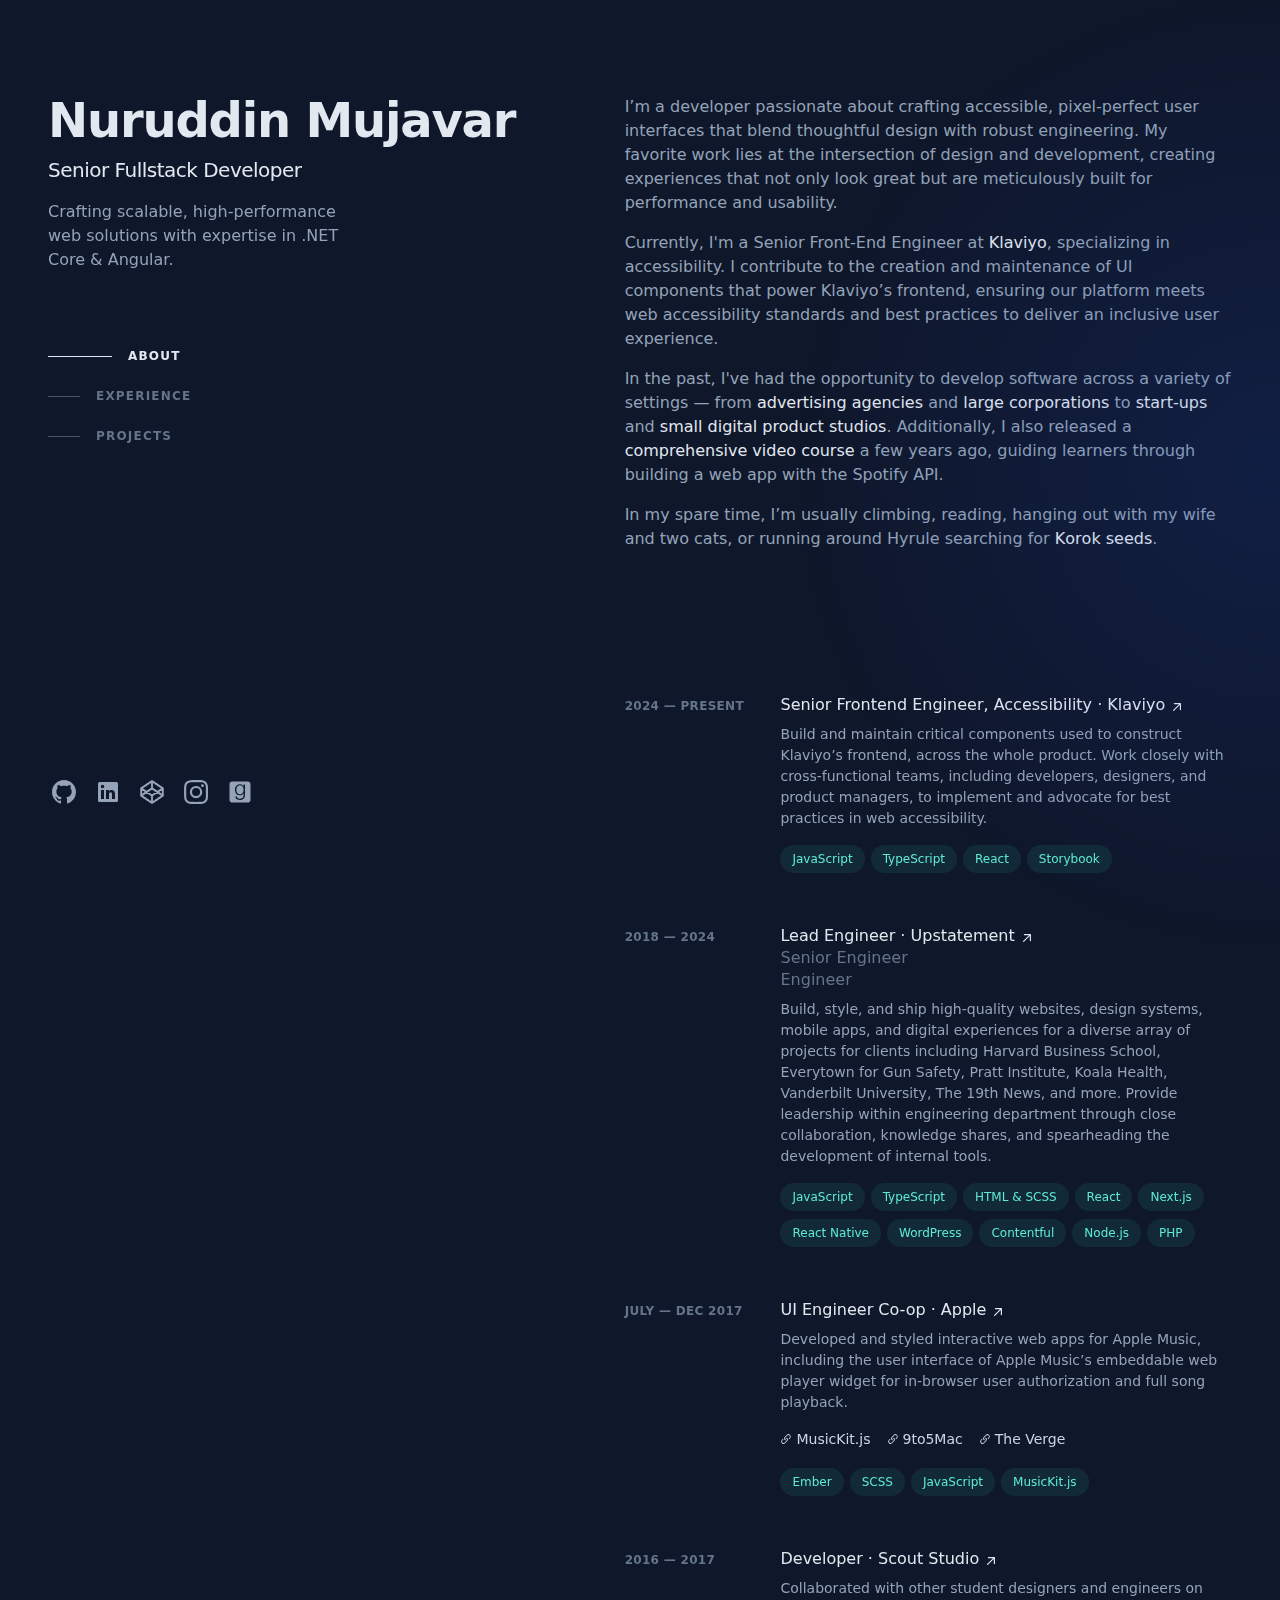
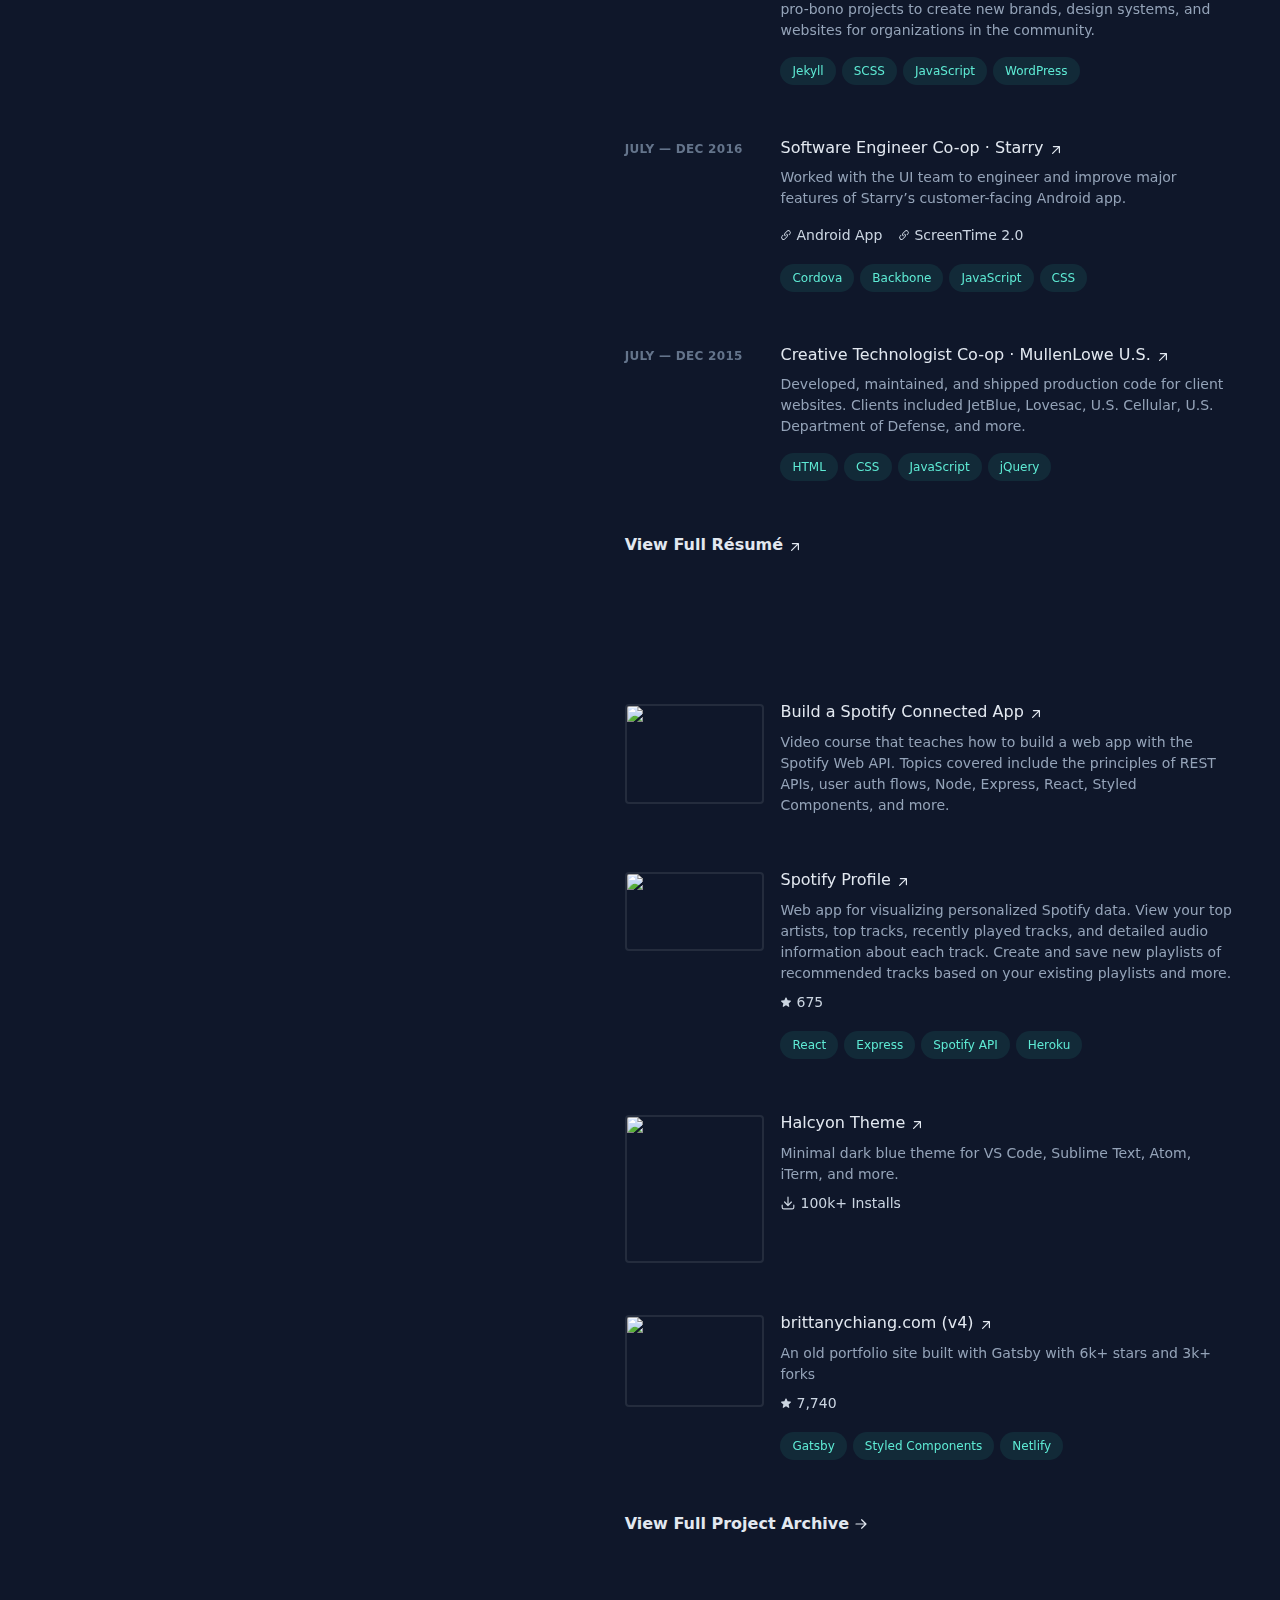
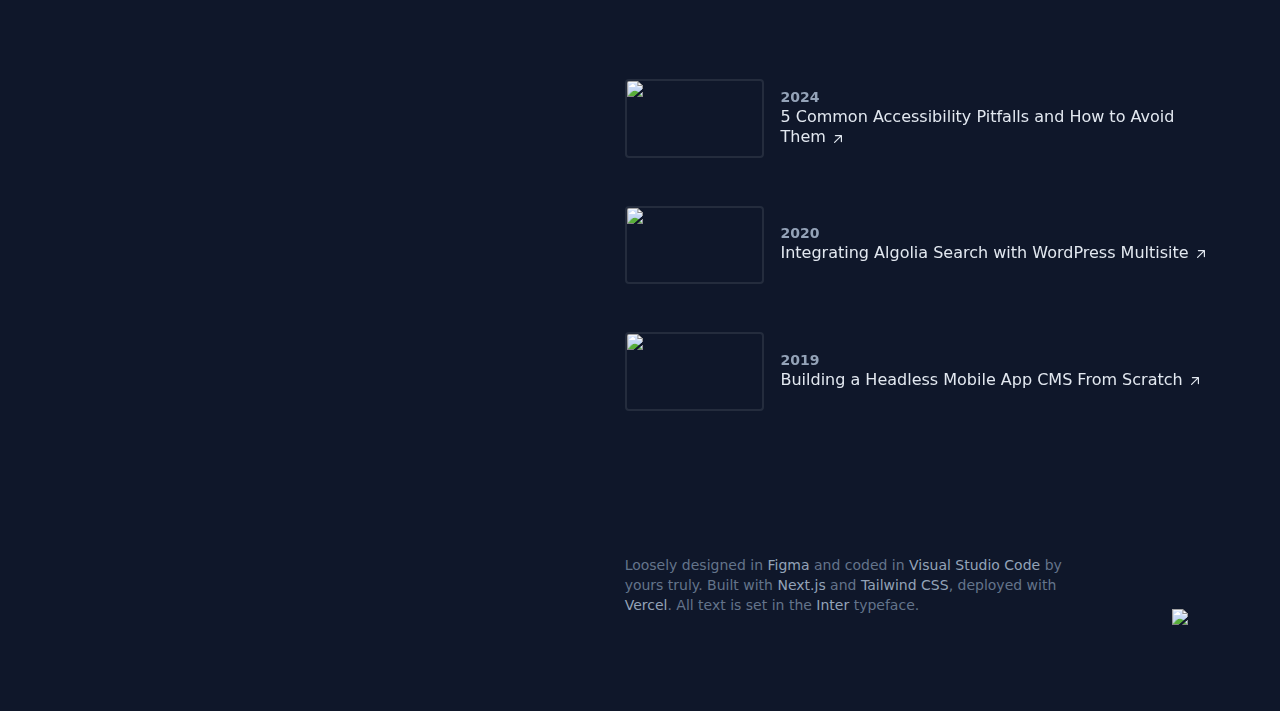
==== index.html @ 022e333f "initial" ====
<!DOCTYPE html>
<html>
   <head>
      <meta charset="utf-8">
      <meta name="viewport" content="width=device-width, initial-scale=1, minimum-scale=1" />
      <link rel="stylesheet" href="./styles.css">
   </head>
   <body style="background-color: rgb(15 23 42 / var(--tw-bg-opacity))">
<div class="__variable_20b187 group/spotlight relative snipcss-XUMZr">
    <div class="pointer-events-none fixed inset-0 z-30 transition duration-300 lg:absolute style-dw1KZ" id="style-dw1KZ"></div>
    <div class="mx-auto min-h-screen max-w-screen-xl px-6 py-12 font-sans md:px-12 md:py-16 lg:py-0"><a href="#content" class="absolute left-0 top-0 block -translate-x-full rounded bg-gradient-to-br from-teal-400 via-blue-500 to-purple-600 px-4 py-3 text-sm font-bold uppercase tracking-widest text-white focus-visible:translate-x-0">Skip to Content</a>
        <div class="lg:flex lg:justify-between lg:gap-4">
            <header class="lg:sticky lg:top-0 lg:flex lg:max-h-screen lg:w-[48%] lg:flex-col lg:justify-between lg:py-24">
                <div>
                    <h1 class="text-4xl font-bold tracking-tight text-slate-200 sm:text-5xl"><a href="/">Nuruddin Mujavar</a></h1>
                    <h2 class="mt-3 text-lg font-medium tracking-tight text-slate-200 sm:text-xl">Senior Fullstack Developer</h2>
                    <p class="mt-4 max-w-xs leading-normal">Crafting scalable, high-performance web solutions with expertise in .NET Core & Angular.</p>
                    <nav class="nav hidden lg:block" aria-label="In-page jump links">
                        <ul class="mt-16 w-max">
                            <li><a class="group flex items-center py-3 active" href="#about"><span class="nav-indicator mr-4 h-px w-8 bg-slate-600 transition-all group-hover:w-16 group-hover:bg-slate-200 group-focus-visible:w-16 group-focus-visible:bg-slate-200 motion-reduce:transition-none"></span><span class="nav-text text-xs font-bold uppercase tracking-widest text-slate-500 group-hover:text-slate-200 group-focus-visible:text-slate-200">About</span></a></li>
                            <li><a class="group flex items-center py-3 " href="#experience"><span class="nav-indicator mr-4 h-px w-8 bg-slate-600 transition-all group-hover:w-16 group-hover:bg-slate-200 group-focus-visible:w-16 group-focus-visible:bg-slate-200 motion-reduce:transition-none"></span><span class="nav-text text-xs font-bold uppercase tracking-widest text-slate-500 group-hover:text-slate-200 group-focus-visible:text-slate-200">Experience</span></a></li>
                            <li><a class="group flex items-center py-3 " href="#projects"><span class="nav-indicator mr-4 h-px w-8 bg-slate-600 transition-all group-hover:w-16 group-hover:bg-slate-200 group-focus-visible:w-16 group-focus-visible:bg-slate-200 motion-reduce:transition-none"></span><span class="nav-text text-xs font-bold uppercase tracking-widest text-slate-500 group-hover:text-slate-200 group-focus-visible:text-slate-200">Projects</span></a></li>
                        </ul>
                    </nav>
                </div>
                <ul class="ml-1 mt-8 flex items-center" aria-label="Social media">
                    <li class="mr-5 shrink-0 text-xs"><a class="block hover:text-slate-200" href="https://github.com/bchiang7" target="_blank" rel="noreferrer noopener" aria-label="GitHub (opens in a new tab)" title="GitHub"><span class="sr-only">GitHub</span><svg xmlns="http://www.w3.org/2000/svg" viewBox="0 0 16 16" fill="currentColor" class="h-6 w-6" aria-hidden="true">
                                <path d="M8 0C3.58 0 0 3.58 0 8c0 3.54 2.29 6.53 5.47 7.59.4.07.55-.17.55-.38 0-.19-.01-.82-.01-1.49-2.01.37-2.53-.49-2.69-.94-.09-.23-.48-.94-.82-1.13-.28-.15-.68-.52-.01-.53.63-.01 1.08.58 1.23.82.72 1.21 1.87.87 2.33.66.07-.52.28-.87.51-1.07-1.78-.2-3.64-.89-3.64-3.95 0-.87.31-1.59.82-2.15-.08-.2-.36-1.02.08-2.12 0 0 .67-.21 2.2.82.64-.18 1.32-.27 2-.27.68 0 1.36.09 2 .27 1.53-1.04 2.2-.82 2.2-.82.44 1.1.16 1.92.08 2.12.51.56.82 1.27.82 2.15 0 3.07-1.87 3.75-3.65 3.95.29.25.54.73.54 1.48 0 1.07-.01 1.93-.01 2.2 0 .21.15.46.55.38A8.013 8.013 0 0016 8c0-4.42-3.58-8-8-8z"></path>
                            </svg></a></li>
                    <li class="mr-5 shrink-0 text-xs"><a class="block hover:text-slate-200" href="https://www.linkedin.com/in/bchiang7/" target="_blank" rel="noreferrer noopener" aria-label="LinkedIn (opens in a new tab)" title="LinkedIn"><span class="sr-only">LinkedIn</span><svg xmlns="http://www.w3.org/2000/svg" viewBox="0 0 24 24" fill="currentColor" class="h-6 w-6" aria-hidden="true">
                                <path d="M20.5 2h-17A1.5 1.5 0 002 3.5v17A1.5 1.5 0 003.5 22h17a1.5 1.5 0 001.5-1.5v-17A1.5 1.5 0 0020.5 2zM8 19H5v-9h3zM6.5 8.25A1.75 1.75 0 118.3 6.5a1.78 1.78 0 01-1.8 1.75zM19 19h-3v-4.74c0-1.42-.6-1.93-1.38-1.93A1.74 1.74 0 0013 14.19a.66.66 0 000 .14V19h-3v-9h2.9v1.3a3.11 3.11 0 012.7-1.4c1.55 0 3.36.86 3.36 3.66z"></path>
                            </svg></a></li>
                    <li class="mr-5 shrink-0 text-xs"><a class="block hover:text-slate-200" href="https://codepen.io/bchiang7" target="_blank" rel="noreferrer noopener" aria-label="CodePen (opens in a new tab)" title="CodePen"><span class="sr-only">CodePen</span><svg xmlns="http://www.w3.org/2000/svg" viewBox="0 0 64 64" fill="none" stroke="currentColor" stroke-width="2" stroke-linecap="round" stroke-linejoin="round" class="h-6 w-6" aria-hidden="true">
                                <path d="M3.06 41.732L32 60.932l28.94-19.2V22.268L32 3.068l-28.94 19.2zm57.878 0L32 22.268 3.06 41.732m0-19.463L32 41.47l28.94-19.2M32 3.068v19.2m0 19.463v19.2" stroke-width="5"></path>
                            </svg></a></li>
                    <li class="mr-5 shrink-0 text-xs"><a class="block hover:text-slate-200" href="https://instagram.com/bchiang7" target="_blank" rel="noreferrer noopener" aria-label="Instagram (opens in a new tab)" title="Instagram"><span class="sr-only">Instagram</span><svg xmlns="http://www.w3.org/2000/svg" viewBox="0 0 1000 1000" fill="currentColor" class="h-6 w-6" aria-hidden="true">
                                <path d="M295.42,6c-53.2,2.51-89.53,11-121.29,23.48-32.87,12.81-60.73,30-88.45,57.82S40.89,143,28.17,175.92c-12.31,31.83-20.65,68.19-23,121.42S2.3,367.68,2.56,503.46,3.42,656.26,6,709.6c2.54,53.19,11,89.51,23.48,121.28,12.83,32.87,30,60.72,57.83,88.45S143,964.09,176,976.83c31.8,12.29,68.17,20.67,121.39,23s70.35,2.87,206.09,2.61,152.83-.86,206.16-3.39S799.1,988,830.88,975.58c32.87-12.86,60.74-30,88.45-57.84S964.1,862,976.81,829.06c12.32-31.8,20.69-68.17,23-121.35,2.33-53.37,2.88-70.41,2.62-206.17s-.87-152.78-3.4-206.1-11-89.53-23.47-121.32c-12.85-32.87-30-60.7-57.82-88.45S862,40.87,829.07,28.19c-31.82-12.31-68.17-20.7-121.39-23S637.33,2.3,501.54,2.56,348.75,3.4,295.42,6m5.84,903.88c-48.75-2.12-75.22-10.22-92.86-17-23.36-9-40-19.88-57.58-37.29s-28.38-34.11-37.5-57.42c-6.85-17.64-15.1-44.08-17.38-92.83-2.48-52.69-3-68.51-3.29-202s.22-149.29,2.53-202c2.08-48.71,10.23-75.21,17-92.84,9-23.39,19.84-40,37.29-57.57s34.1-28.39,57.43-37.51c17.62-6.88,44.06-15.06,92.79-17.38,52.73-2.5,68.53-3,202-3.29s149.31.21,202.06,2.53c48.71,2.12,75.22,10.19,92.83,17,23.37,9,40,19.81,57.57,37.29s28.4,34.07,37.52,57.45c6.89,17.57,15.07,44,17.37,92.76,2.51,52.73,3.08,68.54,3.32,202s-.23,149.31-2.54,202c-2.13,48.75-10.21,75.23-17,92.89-9,23.35-19.85,40-37.31,57.56s-34.09,28.38-57.43,37.5c-17.6,6.87-44.07,15.07-92.76,17.39-52.73,2.48-68.53,3-202.05,3.29s-149.27-.25-202-2.53m407.6-674.61a60,60,0,1,0,59.88-60.1,60,60,0,0,0-59.88,60.1M245.77,503c.28,141.8,115.44,256.49,257.21,256.22S759.52,643.8,759.25,502,643.79,245.48,502,245.76,245.5,361.22,245.77,503m90.06-.18a166.67,166.67,0,1,1,167,166.34,166.65,166.65,0,0,1-167-166.34"></path>
                            </svg></a></li>
                    <li class="mr-5 shrink-0 text-xs"><a class="block hover:text-slate-200" href="https://www.goodreads.com/user/show/143480747-brittany-chiang" target="_blank" rel="noreferrer noopener" aria-label="Goodreads (opens in a new tab)" title="Goodreads"><span class="sr-only">Goodreads</span><svg xmlns="http://www.w3.org/2000/svg" viewBox="0 0 1024 1024" fill="currentColor" class="h-6 w-6" aria-hidden="true">
                                <path d="M663.8 382.4c10.2 74.6-9.4 158-71.8 201.4-44.6 31-105.6 28.2-141.6 11.4-74.2-34.6-99-117.2-93.6-194.4 8.6-121.8 81.8-175.8 150.6-175 93.8-0.4 143.6 63.6 156.4 156.6zM960 176v672c0 61.8-50.2 112-112 112H176c-61.8 0-112-50.2-112-112V176c0-61.8 50.2-112 112-112h672c61.8 0 112 50.2 112 112zM724 626.4s-0.2-68-0.2-434.6h-58v80.6c-1.6 0.6-2.4-1-3.2-2.4-19.2-41.4-71.8-92.6-152-92-103.8 0.8-174.4 62.4-201.2 155.6-8.6 29.8-11.6 60.2-11 91.2 3.4 155.8 90.2 235.6 224.8 230.4 57.8-2.2 109-34 138-90.4 1-2 2.2-3.8 3.4-5.8 0.4 0.2 0.8 0.2 1.2 0.4 0.6 7.6 0.4 61.4 0.2 69-0.4 29.6-4 59-14.4 87-15.6 42-44.6 69.4-89 79-35.6 7.8-71.2 7.6-106.4-2.4-43-12.2-73-38-82.2-83.6-0.6-3.2-2.6-2.6-4.6-2.6h-53.6c1.6 21.2 6.4 40.6 17 58.4 48.4 81 165.4 97 256.4 74.8 99.8-24.6 134.6-109.8 134.8-212.6z" fill=""></path>
                            </svg></a></li>
                </ul>
            </header>
            <main id="content" class="pt-24 lg:w-[52%] lg:py-24">
                <section id="about" class="mb-16 scroll-mt-16 md:mb-24 lg:mb-36 lg:scroll-mt-24" aria-label="About me">
                    <div class="sticky top-0 z-20 -mx-6 mb-4 w-screen bg-slate-900/75 px-6 py-5 backdrop-blur md:-mx-12 md:px-12 lg:sr-only lg:relative lg:top-auto lg:mx-auto lg:w-full lg:px-0 lg:py-0 lg:opacity-0">
                        <h2 class="text-sm font-bold uppercase tracking-widest text-slate-200 lg:sr-only">About</h2>
                    </div>
                    <div>
                        <p class="mb-4">I’m a developer passionate about crafting accessible, pixel-perfect user interfaces that blend thoughtful design with robust engineering. My favorite work lies at the intersection of design and development, creating experiences that not only look great but are meticulously built for performance and usability.</p>
                        <p class="mb-4">Currently, I'm a Senior Front-End Engineer at <a class="font-medium text-slate-200 hover:text-teal-300 focus-visible:text-teal-300" href="https://www.klaviyo.com/" target="_blank" rel="noreferrer noopener" aria-label="Klaviyo (opens in a new tab)">Klaviyo</a>, specializing in accessibility. I contribute to the creation and maintenance of UI components that power Klaviyo’s frontend, ensuring our platform meets web accessibility standards and best practices to deliver an inclusive user experience.</p>
                        <p class="mb-4">In the past, I've had the opportunity to develop software across a variety of settings — from <a class="font-medium text-slate-200 hover:text-teal-300 focus-visible:text-teal-300" href="https://us.mullenlowe.com/" target="_blank" rel="noreferrer noopener" aria-label="advertising agency (opens in a new tab)">advertising agencies</a> and <a class="font-medium text-slate-200 hover:text-teal-300 focus-visible:text-teal-300" href="https://www.apple.com/apple-music/" target="_blank" rel="noreferrer noopener" aria-label="huge corporation (opens in a new tab)">large corporations</a> to <a class="font-medium text-slate-200 hover:text-teal-300 focus-visible:text-teal-300" href="https://starry.com/" target="_blank" rel="noreferrer noopener" aria-label="start-up (opens in a new tab)">start-ups</a> and <a class="font-medium text-slate-200 hover:text-teal-300 focus-visible:text-teal-300" href="https://upstatement.com/" target="_blank" rel="noreferrer noopener" aria-label="digital product studio (opens in a new tab)">small digital product studios</a>. Additionally, I also released a <a class="font-medium text-slate-200 hover:text-teal-300 focus-visible:text-teal-300" href="https://www.newline.co/courses/build-a-spotify-connected-app" target="_blank" rel="noreferrer noopener" aria-label="online video course (opens in a new tab)">comprehensive video course</a> a few years ago, guiding learners through building a web app with the Spotify API.</p>
                        <p>In my spare time, I’m usually climbing, reading, hanging out with my wife and two cats, or running around Hyrule searching for <span class="group/korok inline-flex lg:cursor-[url('/images/koroks/Elma.png'),_pointer] lg:font-medium lg:text-slate-200"><span class="sr-only">Korok seeds</span><span class="group-hover/korok:text-red-400 transition duration-75 group-hover/korok:-translate-y-px delay-[50ms]" aria-hidden="true">K</span><span class="group-hover/korok:text-orange-400 transition duration-75 group-hover/korok:-translate-y-px delay-[75ms]" aria-hidden="true">o</span><span class="group-hover/korok:text-yellow-400 transition duration-75 group-hover/korok:-translate-y-px delay-[100ms]" aria-hidden="true">r</span><span class="group-hover/korok:text-lime-400 transition duration-75 group-hover/korok:-translate-y-px delay-[125ms]" aria-hidden="true">o</span><span class="group-hover/korok:text-green-400 transition duration-75 group-hover/korok:-translate-y-px delay-[150ms]" aria-hidden="true">k</span><span class="group-hover/korok:text-teal-400 transition duration-75 group-hover/korok:-translate-y-px delay-[175ms]" aria-hidden="true">&nbsp;</span><span class="group-hover/korok:text-cyan-400 transition duration-75 group-hover/korok:-translate-y-px delay-[200ms]" aria-hidden="true">s</span><span class="group-hover/korok:text-sky-400 transition duration-75 group-hover/korok:-translate-y-px delay-[225ms]" aria-hidden="true">e</span><span class="group-hover/korok:text-blue-400 transition duration-75 group-hover/korok:-translate-y-px delay-[250ms]" aria-hidden="true">e</span><span class="group-hover/korok:text-indigo-400 transition duration-75 group-hover/korok:-translate-y-px delay-[275ms]" aria-hidden="true">d</span><span class="group-hover/korok:text-violet-400 transition duration-75 group-hover/korok:-translate-y-px delay-[300ms]" aria-hidden="true">s</span></span>.</p>
                    </div>
                </section>
                <section id="experience" class="mb-16 scroll-mt-16 md:mb-24 lg:mb-36 lg:scroll-mt-24" aria-label="Work experience">
                    <div class="sticky top-0 z-20 -mx-6 mb-4 w-screen bg-slate-900/75 px-6 py-5 backdrop-blur md:-mx-12 md:px-12 lg:sr-only lg:relative lg:top-auto lg:mx-auto lg:w-full lg:px-0 lg:py-0 lg:opacity-0">
                        <h2 class="text-sm font-bold uppercase tracking-widest text-slate-200 lg:sr-only">Experience</h2>
                    </div>
                    <div>
                        <ol class="group/list">
                            <li class="mb-12">
                                <div class="group relative grid pb-1 transition-all sm:grid-cols-8 sm:gap-8 md:gap-4 lg:hover:!opacity-100 lg:group-hover/list:opacity-50">
                                    <div class="absolute -inset-x-4 -inset-y-4 z-0 hidden rounded-md transition motion-reduce:transition-none lg:-inset-x-6 lg:block lg:group-hover:bg-slate-800/50 lg:group-hover:shadow-[inset_0_1px_0_0_rgba(148,163,184,0.1)] lg:group-hover:drop-shadow-lg"></div>
                                    <header class="z-10 mb-2 mt-1 text-xs font-semibold uppercase tracking-wide text-slate-500 sm:col-span-2" aria-label="2024 to Present">2024 — Present</header>
                                    <div class="z-10 sm:col-span-6">
                                        <h3 class="font-medium leading-snug text-slate-200">
                                            <div><a class="inline-flex items-baseline font-medium leading-tight text-slate-200 hover:text-teal-300 focus-visible:text-teal-300  group/link text-base" href="https://www.klaviyo.com" target="_blank" rel="noreferrer noopener" aria-label="Senior Frontend Engineer, Accessibility at Klaviyo (opens in a new tab)"><span class="absolute -inset-x-4 -inset-y-2.5 hidden rounded md:-inset-x-6 md:-inset-y-4 lg:block"></span><span>Senior Frontend Engineer, Accessibility · <span class="inline-block">Klaviyo<svg xmlns="http://www.w3.org/2000/svg" viewBox="0 0 20 20" fill="currentColor" class="inline-block h-4 w-4 shrink-0 transition-transform group-hover/link:-translate-y-1 group-hover/link:translate-x-1 group-focus-visible/link:-translate-y-1 group-focus-visible/link:translate-x-1 motion-reduce:transition-none ml-1 translate-y-px" aria-hidden="true">
                                                                <path fill-rule="evenodd" d="M5.22 14.78a.75.75 0 001.06 0l7.22-7.22v5.69a.75.75 0 001.5 0v-7.5a.75.75 0 00-.75-.75h-7.5a.75.75 0 000 1.5h5.69l-7.22 7.22a.75.75 0 000 1.06z" clip-rule="evenodd"></path>
                                                            </svg></span></span></a></div>
                                        </h3>
                                        <p class="mt-2 text-sm leading-normal">Build and maintain critical components used to construct Klaviyo’s frontend, across the whole product. Work closely with cross-functional teams, including developers, designers, and product managers, to implement and advocate for best practices in web accessibility.</p>
                                        <ul class="mt-2 flex flex-wrap" aria-label="Technologies used">
                                            <li class="mr-1.5 mt-2">
                                                <div class="flex items-center rounded-full bg-teal-400/10 px-3 py-1 text-xs font-medium leading-5 text-teal-300 ">JavaScript</div>
                                            </li>
                                            <li class="mr-1.5 mt-2">
                                                <div class="flex items-center rounded-full bg-teal-400/10 px-3 py-1 text-xs font-medium leading-5 text-teal-300 ">TypeScript</div>
                                            </li>
                                            <li class="mr-1.5 mt-2">
                                                <div class="flex items-center rounded-full bg-teal-400/10 px-3 py-1 text-xs font-medium leading-5 text-teal-300 ">React</div>
                                            </li>
                                            <li class="mr-1.5 mt-2">
                                                <div class="flex items-center rounded-full bg-teal-400/10 px-3 py-1 text-xs font-medium leading-5 text-teal-300 ">Storybook</div>
                                            </li>
                                        </ul>
                                    </div>
                                </div>
                            </li>
                            <li class="mb-12">
                                <div class="group relative grid pb-1 transition-all sm:grid-cols-8 sm:gap-8 md:gap-4 lg:hover:!opacity-100 lg:group-hover/list:opacity-50">
                                    <div class="absolute -inset-x-4 -inset-y-4 z-0 hidden rounded-md transition motion-reduce:transition-none lg:-inset-x-6 lg:block lg:group-hover:bg-slate-800/50 lg:group-hover:shadow-[inset_0_1px_0_0_rgba(148,163,184,0.1)] lg:group-hover:drop-shadow-lg"></div>
                                    <header class="z-10 mb-2 mt-1 text-xs font-semibold uppercase tracking-wide text-slate-500 sm:col-span-2" aria-label="2018 to 2024">2018 — 2024</header>
                                    <div class="z-10 sm:col-span-6">
                                        <h3 class="font-medium leading-snug text-slate-200">
                                            <div><a class="inline-flex items-baseline font-medium leading-tight text-slate-200 hover:text-teal-300 focus-visible:text-teal-300  group/link text-base" href="https://upstatement.com" target="_blank" rel="noreferrer noopener" aria-label="Lead Engineer at Upstatement (opens in a new tab)"><span class="absolute -inset-x-4 -inset-y-2.5 hidden rounded md:-inset-x-6 md:-inset-y-4 lg:block"></span><span>Lead Engineer · <span class="inline-block">Upstatement<svg xmlns="http://www.w3.org/2000/svg" viewBox="0 0 20 20" fill="currentColor" class="inline-block h-4 w-4 shrink-0 transition-transform group-hover/link:-translate-y-1 group-hover/link:translate-x-1 group-focus-visible/link:-translate-y-1 group-focus-visible/link:translate-x-1 motion-reduce:transition-none ml-1 translate-y-px" aria-hidden="true">
                                                                <path fill-rule="evenodd" d="M5.22 14.78a.75.75 0 001.06 0l7.22-7.22v5.69a.75.75 0 001.5 0v-7.5a.75.75 0 00-.75-.75h-7.5a.75.75 0 000 1.5h5.69l-7.22 7.22a.75.75 0 000 1.06z" clip-rule="evenodd"></path>
                                                            </svg></span></span></a></div>
                                            <div>
                                                <div class="text-slate-500" aria-hidden="true">Senior Engineer</div>
                                            </div>
                                            <div>
                                                <div class="text-slate-500" aria-hidden="true">Engineer</div>
                                            </div>
                                        </h3>
                                        <p class="mt-2 text-sm leading-normal">Build, style, and ship high-quality websites, design systems, mobile apps, and digital experiences for a diverse array of projects for clients including Harvard Business School, Everytown for Gun Safety, Pratt Institute, Koala Health, Vanderbilt University, The 19th News, and more. Provide leadership within engineering department through close collaboration, knowledge shares, and spearheading the development of internal tools.</p>
                                        <ul class="mt-2 flex flex-wrap" aria-label="Technologies used">
                                            <li class="mr-1.5 mt-2">
                                                <div class="flex items-center rounded-full bg-teal-400/10 px-3 py-1 text-xs font-medium leading-5 text-teal-300 ">JavaScript</div>
                                            </li>
                                            <li class="mr-1.5 mt-2">
                                                <div class="flex items-center rounded-full bg-teal-400/10 px-3 py-1 text-xs font-medium leading-5 text-teal-300 ">TypeScript</div>
                                            </li>
                                            <li class="mr-1.5 mt-2">
                                                <div class="flex items-center rounded-full bg-teal-400/10 px-3 py-1 text-xs font-medium leading-5 text-teal-300 ">HTML &amp; SCSS</div>
                                            </li>
                                            <li class="mr-1.5 mt-2">
                                                <div class="flex items-center rounded-full bg-teal-400/10 px-3 py-1 text-xs font-medium leading-5 text-teal-300 ">React</div>
                                            </li>
                                            <li class="mr-1.5 mt-2">
                                                <div class="flex items-center rounded-full bg-teal-400/10 px-3 py-1 text-xs font-medium leading-5 text-teal-300 ">Next.js</div>
                                            </li>
                                            <li class="mr-1.5 mt-2">
                                                <div class="flex items-center rounded-full bg-teal-400/10 px-3 py-1 text-xs font-medium leading-5 text-teal-300 ">React Native</div>
                                            </li>
                                            <li class="mr-1.5 mt-2">
                                                <div class="flex items-center rounded-full bg-teal-400/10 px-3 py-1 text-xs font-medium leading-5 text-teal-300 ">WordPress</div>
                                            </li>
                                            <li class="mr-1.5 mt-2">
                                                <div class="flex items-center rounded-full bg-teal-400/10 px-3 py-1 text-xs font-medium leading-5 text-teal-300 ">Contentful</div>
                                            </li>
                                            <li class="mr-1.5 mt-2">
                                                <div class="flex items-center rounded-full bg-teal-400/10 px-3 py-1 text-xs font-medium leading-5 text-teal-300 ">Node.js</div>
                                            </li>
                                            <li class="mr-1.5 mt-2">
                                                <div class="flex items-center rounded-full bg-teal-400/10 px-3 py-1 text-xs font-medium leading-5 text-teal-300 ">PHP</div>
                                            </li>
                                        </ul>
                                    </div>
                                </div>
                            </li>
                            <li class="mb-12">
                                <div class="group relative grid pb-1 transition-all sm:grid-cols-8 sm:gap-8 md:gap-4 lg:hover:!opacity-100 lg:group-hover/list:opacity-50">
                                    <div class="absolute -inset-x-4 -inset-y-4 z-0 hidden rounded-md transition motion-reduce:transition-none lg:-inset-x-6 lg:block lg:group-hover:bg-slate-800/50 lg:group-hover:shadow-[inset_0_1px_0_0_rgba(148,163,184,0.1)] lg:group-hover:drop-shadow-lg"></div>
                                    <header class="z-10 mb-2 mt-1 text-xs font-semibold uppercase tracking-wide text-slate-500 sm:col-span-2" aria-label="July to December 2017">July — Dec 2017</header>
                                    <div class="z-10 sm:col-span-6">
                                        <h3 class="font-medium leading-snug text-slate-200">
                                            <div><a class="inline-flex items-baseline font-medium leading-tight text-slate-200 hover:text-teal-300 focus-visible:text-teal-300  group/link text-base" href="https://www.apple.com/apple-music/" target="_blank" rel="noreferrer noopener" aria-label="UI Engineer Co-op at Apple (opens in a new tab)"><span class="absolute -inset-x-4 -inset-y-2.5 hidden rounded md:-inset-x-6 md:-inset-y-4 lg:block"></span><span>UI Engineer Co-op · <span class="inline-block">Apple<svg xmlns="http://www.w3.org/2000/svg" viewBox="0 0 20 20" fill="currentColor" class="inline-block h-4 w-4 shrink-0 transition-transform group-hover/link:-translate-y-1 group-hover/link:translate-x-1 group-focus-visible/link:-translate-y-1 group-focus-visible/link:translate-x-1 motion-reduce:transition-none ml-1 translate-y-px" aria-hidden="true">
                                                                <path fill-rule="evenodd" d="M5.22 14.78a.75.75 0 001.06 0l7.22-7.22v5.69a.75.75 0 001.5 0v-7.5a.75.75 0 00-.75-.75h-7.5a.75.75 0 000 1.5h5.69l-7.22 7.22a.75.75 0 000 1.06z" clip-rule="evenodd"></path>
                                                            </svg></span></span></a></div>
                                        </h3>
                                        <p class="mt-2 text-sm leading-normal">Developed and styled interactive web apps for Apple Music, including the user interface of Apple Music’s embeddable web player widget for in-browser user authorization and full song playback.</p>
                                        <ul class="mt-2 flex flex-wrap" aria-label="Related links">
                                            <li class="mr-4"><a class="relative mt-2 inline-flex items-center text-sm font-medium text-slate-300 hover:text-teal-300 focus-visible:text-teal-300" href="https://developer.apple.com/documentation/musickitjs" target="_blank" rel="noreferrer noopener" aria-label="MusicKit.js (opens in a new tab)"><svg xmlns="http://www.w3.org/2000/svg" viewBox="0 0 20 20" fill="currentColor" class="mr-1 h-3 w-3" aria-hidden="true">
                                                        <path d="M12.232 4.232a2.5 2.5 0 013.536 3.536l-1.225 1.224a.75.75 0 001.061 1.06l1.224-1.224a4 4 0 00-5.656-5.656l-3 3a4 4 0 00.225 5.865.75.75 0 00.977-1.138 2.5 2.5 0 01-.142-3.667l3-3z"></path>
                                                        <path d="M11.603 7.963a.75.75 0 00-.977 1.138 2.5 2.5 0 01.142 3.667l-3 3a2.5 2.5 0 01-3.536-3.536l1.225-1.224a.75.75 0 00-1.061-1.06l-1.224 1.224a4 4 0 105.656 5.656l3-3a4 4 0 00-.225-5.865z"></path>
                                                    </svg><span>MusicKit.js</span></a></li>
                                            <li class="mr-4"><a class="relative mt-2 inline-flex items-center text-sm font-medium text-slate-300 hover:text-teal-300 focus-visible:text-teal-300" href="https://9to5mac.com/2018/06/03/apple-music-embeddable-web-player-listen-browser/" target="_blank" rel="noreferrer noopener" aria-label="9to5Mac (opens in a new tab)"><svg xmlns="http://www.w3.org/2000/svg" viewBox="0 0 20 20" fill="currentColor" class="mr-1 h-3 w-3" aria-hidden="true">
                                                        <path d="M12.232 4.232a2.5 2.5 0 013.536 3.536l-1.225 1.224a.75.75 0 001.061 1.06l1.224-1.224a4 4 0 00-5.656-5.656l-3 3a4 4 0 00.225 5.865.75.75 0 00.977-1.138 2.5 2.5 0 01-.142-3.667l3-3z"></path>
                                                        <path d="M11.603 7.963a.75.75 0 00-.977 1.138 2.5 2.5 0 01.142 3.667l-3 3a2.5 2.5 0 01-3.536-3.536l1.225-1.224a.75.75 0 00-1.061-1.06l-1.224 1.224a4 4 0 105.656 5.656l3-3a4 4 0 00-.225-5.865z"></path>
                                                    </svg><span>9to5Mac</span></a></li>
                                            <li class="mr-4"><a class="relative mt-2 inline-flex items-center text-sm font-medium text-slate-300 hover:text-teal-300 focus-visible:text-teal-300" href="https://www.theverge.com/2017/10/5/16433770/facebook-messenger-apple-music-bot-song-streaming" target="_blank" rel="noreferrer noopener" aria-label="The Verge (opens in a new tab)"><svg xmlns="http://www.w3.org/2000/svg" viewBox="0 0 20 20" fill="currentColor" class="mr-1 h-3 w-3" aria-hidden="true">
                                                        <path d="M12.232 4.232a2.5 2.5 0 013.536 3.536l-1.225 1.224a.75.75 0 001.061 1.06l1.224-1.224a4 4 0 00-5.656-5.656l-3 3a4 4 0 00.225 5.865.75.75 0 00.977-1.138 2.5 2.5 0 01-.142-3.667l3-3z"></path>
                                                        <path d="M11.603 7.963a.75.75 0 00-.977 1.138 2.5 2.5 0 01.142 3.667l-3 3a2.5 2.5 0 01-3.536-3.536l1.225-1.224a.75.75 0 00-1.061-1.06l-1.224 1.224a4 4 0 105.656 5.656l3-3a4 4 0 00-.225-5.865z"></path>
                                                    </svg><span>The Verge</span></a></li>
                                        </ul>
                                        <ul class="mt-2 flex flex-wrap" aria-label="Technologies used">
                                            <li class="mr-1.5 mt-2">
                                                <div class="flex items-center rounded-full bg-teal-400/10 px-3 py-1 text-xs font-medium leading-5 text-teal-300 ">Ember</div>
                                            </li>
                                            <li class="mr-1.5 mt-2">
                                                <div class="flex items-center rounded-full bg-teal-400/10 px-3 py-1 text-xs font-medium leading-5 text-teal-300 ">SCSS</div>
                                            </li>
                                            <li class="mr-1.5 mt-2">
                                                <div class="flex items-center rounded-full bg-teal-400/10 px-3 py-1 text-xs font-medium leading-5 text-teal-300 ">JavaScript</div>
                                            </li>
                                            <li class="mr-1.5 mt-2">
                                                <div class="flex items-center rounded-full bg-teal-400/10 px-3 py-1 text-xs font-medium leading-5 text-teal-300 ">MusicKit.js</div>
                                            </li>
                                        </ul>
                                    </div>
                                </div>
                            </li>
                            <li class="mb-12">
                                <div class="group relative grid pb-1 transition-all sm:grid-cols-8 sm:gap-8 md:gap-4 lg:hover:!opacity-100 lg:group-hover/list:opacity-50">
                                    <div class="absolute -inset-x-4 -inset-y-4 z-0 hidden rounded-md transition motion-reduce:transition-none lg:-inset-x-6 lg:block lg:group-hover:bg-slate-800/50 lg:group-hover:shadow-[inset_0_1px_0_0_rgba(148,163,184,0.1)] lg:group-hover:drop-shadow-lg"></div>
                                    <header class="z-10 mb-2 mt-1 text-xs font-semibold uppercase tracking-wide text-slate-500 sm:col-span-2" aria-label="2016 to 2017">2016 — 2017</header>
                                    <div class="z-10 sm:col-span-6">
                                        <h3 class="font-medium leading-snug text-slate-200">
                                            <div><a class="inline-flex items-baseline font-medium leading-tight text-slate-200 hover:text-teal-300 focus-visible:text-teal-300  group/link text-base" href="https://scout.camd.northeastern.edu/" target="_blank" rel="noreferrer noopener" aria-label="Developer at Scout Studio (opens in a new tab)"><span class="absolute -inset-x-4 -inset-y-2.5 hidden rounded md:-inset-x-6 md:-inset-y-4 lg:block"></span><span>Developer · Scout <span class="inline-block">Studio<svg xmlns="http://www.w3.org/2000/svg" viewBox="0 0 20 20" fill="currentColor" class="inline-block h-4 w-4 shrink-0 transition-transform group-hover/link:-translate-y-1 group-hover/link:translate-x-1 group-focus-visible/link:-translate-y-1 group-focus-visible/link:translate-x-1 motion-reduce:transition-none ml-1 translate-y-px" aria-hidden="true">
                                                                <path fill-rule="evenodd" d="M5.22 14.78a.75.75 0 001.06 0l7.22-7.22v5.69a.75.75 0 001.5 0v-7.5a.75.75 0 00-.75-.75h-7.5a.75.75 0 000 1.5h5.69l-7.22 7.22a.75.75 0 000 1.06z" clip-rule="evenodd"></path>
                                                            </svg></span></span></a></div>
                                        </h3>
                                        <p class="mt-2 text-sm leading-normal">Collaborated with other student designers and engineers on pro-bono projects to create new brands, design systems, and websites for organizations in the community.</p>
                                        <ul class="mt-2 flex flex-wrap" aria-label="Technologies used">
                                            <li class="mr-1.5 mt-2">
                                                <div class="flex items-center rounded-full bg-teal-400/10 px-3 py-1 text-xs font-medium leading-5 text-teal-300 ">Jekyll</div>
                                            </li>
                                            <li class="mr-1.5 mt-2">
                                                <div class="flex items-center rounded-full bg-teal-400/10 px-3 py-1 text-xs font-medium leading-5 text-teal-300 ">SCSS</div>
                                            </li>
                                            <li class="mr-1.5 mt-2">
                                                <div class="flex items-center rounded-full bg-teal-400/10 px-3 py-1 text-xs font-medium leading-5 text-teal-300 ">JavaScript</div>
                                            </li>
                                            <li class="mr-1.5 mt-2">
                                                <div class="flex items-center rounded-full bg-teal-400/10 px-3 py-1 text-xs font-medium leading-5 text-teal-300 ">WordPress</div>
                                            </li>
                                        </ul>
                                    </div>
                                </div>
                            </li>
                            <li class="mb-12">
                                <div class="group relative grid pb-1 transition-all sm:grid-cols-8 sm:gap-8 md:gap-4 lg:hover:!opacity-100 lg:group-hover/list:opacity-50">
                                    <div class="absolute -inset-x-4 -inset-y-4 z-0 hidden rounded-md transition motion-reduce:transition-none lg:-inset-x-6 lg:block lg:group-hover:bg-slate-800/50 lg:group-hover:shadow-[inset_0_1px_0_0_rgba(148,163,184,0.1)] lg:group-hover:drop-shadow-lg"></div>
                                    <header class="z-10 mb-2 mt-1 text-xs font-semibold uppercase tracking-wide text-slate-500 sm:col-span-2" aria-label="July to December 2016">July — Dec 2016</header>
                                    <div class="z-10 sm:col-span-6">
                                        <h3 class="font-medium leading-snug text-slate-200">
                                            <div><a class="inline-flex items-baseline font-medium leading-tight text-slate-200 hover:text-teal-300 focus-visible:text-teal-300  group/link text-base" href="https://starry.com/" target="_blank" rel="noreferrer noopener" aria-label="Software Engineer Co-op at Starry (opens in a new tab)"><span class="absolute -inset-x-4 -inset-y-2.5 hidden rounded md:-inset-x-6 md:-inset-y-4 lg:block"></span><span>Software Engineer Co-op · <span class="inline-block">Starry<svg xmlns="http://www.w3.org/2000/svg" viewBox="0 0 20 20" fill="currentColor" class="inline-block h-4 w-4 shrink-0 transition-transform group-hover/link:-translate-y-1 group-hover/link:translate-x-1 group-focus-visible/link:-translate-y-1 group-focus-visible/link:translate-x-1 motion-reduce:transition-none ml-1 translate-y-px" aria-hidden="true">
                                                                <path fill-rule="evenodd" d="M5.22 14.78a.75.75 0 001.06 0l7.22-7.22v5.69a.75.75 0 001.5 0v-7.5a.75.75 0 00-.75-.75h-7.5a.75.75 0 000 1.5h5.69l-7.22 7.22a.75.75 0 000 1.06z" clip-rule="evenodd"></path>
                                                            </svg></span></span></a></div>
                                        </h3>
                                        <p class="mt-2 text-sm leading-normal">Worked with the UI team to engineer and improve major features of Starry’s customer-facing Android app.</p>
                                        <ul class="mt-2 flex flex-wrap" aria-label="Related links">
                                            <li class="mr-4"><a class="relative mt-2 inline-flex items-center text-sm font-medium text-slate-300 hover:text-teal-300 focus-visible:text-teal-300" href="https://play.google.com/store/apps/details?id=com.starry.management&amp;hl=en_US&amp;gl=US" target="_blank" rel="noreferrer noopener" aria-label="Android App (opens in a new tab)"><svg xmlns="http://www.w3.org/2000/svg" viewBox="0 0 20 20" fill="currentColor" class="mr-1 h-3 w-3" aria-hidden="true">
                                                        <path d="M12.232 4.232a2.5 2.5 0 013.536 3.536l-1.225 1.224a.75.75 0 001.061 1.06l1.224-1.224a4 4 0 00-5.656-5.656l-3 3a4 4 0 00.225 5.865.75.75 0 00.977-1.138 2.5 2.5 0 01-.142-3.667l3-3z"></path>
                                                        <path d="M11.603 7.963a.75.75 0 00-.977 1.138 2.5 2.5 0 01.142 3.667l-3 3a2.5 2.5 0 01-3.536-3.536l1.225-1.224a.75.75 0 00-1.061-1.06l-1.224 1.224a4 4 0 105.656 5.656l3-3a4 4 0 00-.225-5.865z"></path>
                                                    </svg><span>Android App</span></a></li>
                                            <li class="mr-4"><a class="relative mt-2 inline-flex items-center text-sm font-medium text-slate-300 hover:text-teal-300 focus-visible:text-teal-300" href="https://starry.com/blog/product/whats-new-screentime-just-got-better-for-parents" target="_blank" rel="noreferrer noopener" aria-label="ScreenTime 2.0 (opens in a new tab)"><svg xmlns="http://www.w3.org/2000/svg" viewBox="0 0 20 20" fill="currentColor" class="mr-1 h-3 w-3" aria-hidden="true">
                                                        <path d="M12.232 4.232a2.5 2.5 0 013.536 3.536l-1.225 1.224a.75.75 0 001.061 1.06l1.224-1.224a4 4 0 00-5.656-5.656l-3 3a4 4 0 00.225 5.865.75.75 0 00.977-1.138 2.5 2.5 0 01-.142-3.667l3-3z"></path>
                                                        <path d="M11.603 7.963a.75.75 0 00-.977 1.138 2.5 2.5 0 01.142 3.667l-3 3a2.5 2.5 0 01-3.536-3.536l1.225-1.224a.75.75 0 00-1.061-1.06l-1.224 1.224a4 4 0 105.656 5.656l3-3a4 4 0 00-.225-5.865z"></path>
                                                    </svg><span>ScreenTime 2.0</span></a></li>
                                        </ul>
                                        <ul class="mt-2 flex flex-wrap" aria-label="Technologies used">
                                            <li class="mr-1.5 mt-2">
                                                <div class="flex items-center rounded-full bg-teal-400/10 px-3 py-1 text-xs font-medium leading-5 text-teal-300 ">Cordova</div>
                                            </li>
                                            <li class="mr-1.5 mt-2">
                                                <div class="flex items-center rounded-full bg-teal-400/10 px-3 py-1 text-xs font-medium leading-5 text-teal-300 ">Backbone</div>
                                            </li>
                                            <li class="mr-1.5 mt-2">
                                                <div class="flex items-center rounded-full bg-teal-400/10 px-3 py-1 text-xs font-medium leading-5 text-teal-300 ">JavaScript</div>
                                            </li>
                                            <li class="mr-1.5 mt-2">
                                                <div class="flex items-center rounded-full bg-teal-400/10 px-3 py-1 text-xs font-medium leading-5 text-teal-300 ">CSS</div>
                                            </li>
                                        </ul>
                                    </div>
                                </div>
                            </li>
                            <li class="mb-12">
                                <div class="group relative grid pb-1 transition-all sm:grid-cols-8 sm:gap-8 md:gap-4 lg:hover:!opacity-100 lg:group-hover/list:opacity-50">
                                    <div class="absolute -inset-x-4 -inset-y-4 z-0 hidden rounded-md transition motion-reduce:transition-none lg:-inset-x-6 lg:block lg:group-hover:bg-slate-800/50 lg:group-hover:shadow-[inset_0_1px_0_0_rgba(148,163,184,0.1)] lg:group-hover:drop-shadow-lg"></div>
                                    <header class="z-10 mb-2 mt-1 text-xs font-semibold uppercase tracking-wide text-slate-500 sm:col-span-2" aria-label="July to December 2015">July — Dec 2015</header>
                                    <div class="z-10 sm:col-span-6">
                                        <h3 class="font-medium leading-snug text-slate-200">
                                            <div><a class="inline-flex items-baseline font-medium leading-tight text-slate-200 hover:text-teal-300 focus-visible:text-teal-300  group/link text-base" href="https://us.mullenlowe.com/" target="_blank" rel="noreferrer noopener" aria-label="Creative Technologist Co-op at MullenLowe U.S. (opens in a new tab)"><span class="absolute -inset-x-4 -inset-y-2.5 hidden rounded md:-inset-x-6 md:-inset-y-4 lg:block"></span><span>Creative Technologist Co-op · MullenLowe <span class="inline-block">U.S.<svg xmlns="http://www.w3.org/2000/svg" viewBox="0 0 20 20" fill="currentColor" class="inline-block h-4 w-4 shrink-0 transition-transform group-hover/link:-translate-y-1 group-hover/link:translate-x-1 group-focus-visible/link:-translate-y-1 group-focus-visible/link:translate-x-1 motion-reduce:transition-none ml-1 translate-y-px" aria-hidden="true">
                                                                <path fill-rule="evenodd" d="M5.22 14.78a.75.75 0 001.06 0l7.22-7.22v5.69a.75.75 0 001.5 0v-7.5a.75.75 0 00-.75-.75h-7.5a.75.75 0 000 1.5h5.69l-7.22 7.22a.75.75 0 000 1.06z" clip-rule="evenodd"></path>
                                                            </svg></span></span></a></div>
                                        </h3>
                                        <p class="mt-2 text-sm leading-normal">Developed, maintained, and shipped production code for client websites. Clients included JetBlue, Lovesac, U.S. Cellular, U.S. Department of Defense, and more.</p>
                                        <ul class="mt-2 flex flex-wrap" aria-label="Technologies used">
                                            <li class="mr-1.5 mt-2">
                                                <div class="flex items-center rounded-full bg-teal-400/10 px-3 py-1 text-xs font-medium leading-5 text-teal-300 ">HTML</div>
                                            </li>
                                            <li class="mr-1.5 mt-2">
                                                <div class="flex items-center rounded-full bg-teal-400/10 px-3 py-1 text-xs font-medium leading-5 text-teal-300 ">CSS</div>
                                            </li>
                                            <li class="mr-1.5 mt-2">
                                                <div class="flex items-center rounded-full bg-teal-400/10 px-3 py-1 text-xs font-medium leading-5 text-teal-300 ">JavaScript</div>
                                            </li>
                                            <li class="mr-1.5 mt-2">
                                                <div class="flex items-center rounded-full bg-teal-400/10 px-3 py-1 text-xs font-medium leading-5 text-teal-300 ">jQuery</div>
                                            </li>
                                        </ul>
                                    </div>
                                </div>
                            </li>
                        </ol>
                        <div class="mt-12"><a class="inline-flex items-baseline font-medium leading-tight text-slate-200 hover:text-teal-300 focus-visible:text-teal-300 font-semibold text-slate-200 group/link text-base" href="/resume.pdf" target="_blank" rel="noreferrer noopener" aria-label="View Full Résumé (opens in a new tab)"><span>View Full <span class="inline-block">Résumé<svg xmlns="http://www.w3.org/2000/svg" viewBox="0 0 20 20" fill="currentColor" class="inline-block h-4 w-4 shrink-0 transition-transform group-hover/link:-translate-y-1 group-hover/link:translate-x-1 group-focus-visible/link:-translate-y-1 group-focus-visible/link:translate-x-1 motion-reduce:transition-none ml-1 translate-y-px" aria-hidden="true">
                                            <path fill-rule="evenodd" d="M5.22 14.78a.75.75 0 001.06 0l7.22-7.22v5.69a.75.75 0 001.5 0v-7.5a.75.75 0 00-.75-.75h-7.5a.75.75 0 000 1.5h5.69l-7.22 7.22a.75.75 0 000 1.06z" clip-rule="evenodd"></path>
                                        </svg></span></span></a></div>
                    </div>
                </section>
                <section id="projects" class="mb-16 scroll-mt-16 md:mb-24 lg:mb-36 lg:scroll-mt-24" aria-label="Selected projects">
                    <div class="sticky top-0 z-20 -mx-6 mb-4 w-screen bg-slate-900/75 px-6 py-5 backdrop-blur md:-mx-12 md:px-12 lg:sr-only lg:relative lg:top-auto lg:mx-auto lg:w-full lg:px-0 lg:py-0 lg:opacity-0">
                        <h2 class="text-sm font-bold uppercase tracking-widest text-slate-200 lg:sr-only">Projects</h2>
                    </div>
                    <div>
                        <ul class="group/list">
                            <li class="mb-12">
                                <div class="group relative grid gap-4 pb-1 transition-all sm:grid-cols-8 sm:gap-8 md:gap-4 lg:hover:!opacity-100 lg:group-hover/list:opacity-50">
                                    <div class="absolute -inset-x-4 -inset-y-4 z-0 hidden rounded-md transition motion-reduce:transition-none lg:-inset-x-6 lg:block lg:group-hover:bg-slate-800/50 lg:group-hover:shadow-[inset_0_1px_0_0_rgba(148,163,184,0.1)] lg:group-hover:drop-shadow-lg"></div>
                                    <div class="z-10 sm:order-2 sm:col-span-6">
                                        <h3><a class="inline-flex items-baseline font-medium leading-tight text-slate-200 hover:text-teal-300 focus-visible:text-teal-300  group/link text-base" href="https://www.newline.co/courses/build-a-spotify-connected-app" target="_blank" rel="noreferrer noopener" aria-label="Build a Spotify Connected App (opens in a new tab)"><span class="absolute -inset-x-4 -inset-y-2.5 hidden rounded md:-inset-x-6 md:-inset-y-4 lg:block"></span><span>Build a Spotify Connected <span class="inline-block">App<svg xmlns="http://www.w3.org/2000/svg" viewBox="0 0 20 20" fill="currentColor" class="inline-block h-4 w-4 shrink-0 transition-transform group-hover/link:-translate-y-1 group-hover/link:translate-x-1 group-focus-visible/link:-translate-y-1 group-focus-visible/link:translate-x-1 motion-reduce:transition-none ml-1 translate-y-px" aria-hidden="true">
                                                            <path fill-rule="evenodd" d="M5.22 14.78a.75.75 0 001.06 0l7.22-7.22v5.69a.75.75 0 001.5 0v-7.5a.75.75 0 00-.75-.75h-7.5a.75.75 0 000 1.5h5.69l-7.22 7.22a.75.75 0 000 1.06z" clip-rule="evenodd"></path>
                                                        </svg></span></span></a></h3>
                                        <p class="mt-2 text-sm leading-normal">Video course that teaches how to build a web app with the Spotify Web API. Topics covered include the principles of REST APIs, user auth flows, Node, Express, React, Styled Components, and more.</p>
                                    </div><img alt="Build a Spotify Connected App Newline course marketing card" loading="lazy" width="200" height="48" decoding="async" data-nimg="1" class="aspect-video object-cover rounded border-2 border-slate-200/10 transition group-hover:border-slate-200/30 sm:order-1 sm:col-span-2 sm:translate-y-1" style="color:transparent" src="./images/image?url=%2Fimages%2Fprojects%2Fcourse-card.png&amp;w=640&amp;q=75">
                                </div>
                            </li>
                            <li class="mb-12">
                                <div class="group relative grid gap-4 pb-1 transition-all sm:grid-cols-8 sm:gap-8 md:gap-4 lg:hover:!opacity-100 lg:group-hover/list:opacity-50">
                                    <div class="absolute -inset-x-4 -inset-y-4 z-0 hidden rounded-md transition motion-reduce:transition-none lg:-inset-x-6 lg:block lg:group-hover:bg-slate-800/50 lg:group-hover:shadow-[inset_0_1px_0_0_rgba(148,163,184,0.1)] lg:group-hover:drop-shadow-lg"></div>
                                    <div class="z-10 sm:order-2 sm:col-span-6">
                                        <h3><a class="inline-flex items-baseline font-medium leading-tight text-slate-200 hover:text-teal-300 focus-visible:text-teal-300  group/link text-base" href="https://spotify-profile.herokuapp.com/" target="_blank" rel="noreferrer noopener" aria-label="Spotify Profile (opens in a new tab)"><span class="absolute -inset-x-4 -inset-y-2.5 hidden rounded md:-inset-x-6 md:-inset-y-4 lg:block"></span><span>Spotify <span class="inline-block">Profile<svg xmlns="http://www.w3.org/2000/svg" viewBox="0 0 20 20" fill="currentColor" class="inline-block h-4 w-4 shrink-0 transition-transform group-hover/link:-translate-y-1 group-hover/link:translate-x-1 group-focus-visible/link:-translate-y-1 group-focus-visible/link:translate-x-1 motion-reduce:transition-none ml-1 translate-y-px" aria-hidden="true">
                                                            <path fill-rule="evenodd" d="M5.22 14.78a.75.75 0 001.06 0l7.22-7.22v5.69a.75.75 0 001.5 0v-7.5a.75.75 0 00-.75-.75h-7.5a.75.75 0 000 1.5h5.69l-7.22 7.22a.75.75 0 000 1.06z" clip-rule="evenodd"></path>
                                                        </svg></span></span></a></h3>
                                        <p class="mt-2 text-sm leading-normal">Web app for visualizing personalized Spotify data. View your top artists, top tracks, recently played tracks, and detailed audio information about each track. Create and save new playlists of recommended tracks based on your existing playlists and more.</p><a class="relative mt-2 inline-flex items-center text-sm font-medium text-slate-300 hover:text-teal-300 focus-visible:text-teal-300" href="https://github.com/bchiang7/spotify-profile" target="_blank" rel="noreferrer noopener" aria-label="675 stars on GitHub (opens in a new tab)"><svg xmlns="http://www.w3.org/2000/svg" viewBox="0 0 20 20" fill="currentColor" class="mr-1 h-3 w-3" aria-hidden="true">
                                                <path fill-rule="evenodd" d="M10.868 2.884c-.321-.772-1.415-.772-1.736 0l-1.83 4.401-4.753.381c-.833.067-1.171 1.107-.536 1.651l3.62 3.102-1.106 4.637c-.194.813.691 1.456 1.405 1.02L10 15.591l4.069 2.485c.713.436 1.598-.207 1.404-1.02l-1.106-4.637 3.62-3.102c.635-.544.297-1.584-.536-1.65l-4.752-.382-1.831-4.401z" clip-rule="evenodd"></path>
                                            </svg><span>675</span></a>
                                        <ul class="mt-2 flex flex-wrap" aria-label="Technologies used:">
                                            <li class="mr-1.5 mt-2">
                                                <div class="flex items-center rounded-full bg-teal-400/10 px-3 py-1 text-xs font-medium leading-5 text-teal-300 ">React</div>
                                            </li>
                                            <li class="mr-1.5 mt-2">
                                                <div class="flex items-center rounded-full bg-teal-400/10 px-3 py-1 text-xs font-medium leading-5 text-teal-300 ">Express</div>
                                            </li>
                                            <li class="mr-1.5 mt-2">
                                                <div class="flex items-center rounded-full bg-teal-400/10 px-3 py-1 text-xs font-medium leading-5 text-teal-300 ">Spotify API</div>
                                            </li>
                                            <li class="mr-1.5 mt-2">
                                                <div class="flex items-center rounded-full bg-teal-400/10 px-3 py-1 text-xs font-medium leading-5 text-teal-300 ">Heroku</div>
                                            </li>
                                        </ul>
                                    </div><img alt="Spotify Profile app homepage" loading="lazy" width="200" height="48" decoding="async" data-nimg="1" class="aspect-video object-cover rounded border-2 border-slate-200/10 transition group-hover:border-slate-200/30 sm:order-1 sm:col-span-2 sm:translate-y-1" style="color:transparent" src="./images/image?url=%2Fimages%2Fprojects%2Fspotify-profile.png&amp;w=640&amp;q=75">
                                </div>
                            </li>
                            <li class="mb-12">
                                <div class="group relative grid gap-4 pb-1 transition-all sm:grid-cols-8 sm:gap-8 md:gap-4 lg:hover:!opacity-100 lg:group-hover/list:opacity-50">
                                    <div class="absolute -inset-x-4 -inset-y-4 z-0 hidden rounded-md transition motion-reduce:transition-none lg:-inset-x-6 lg:block lg:group-hover:bg-slate-800/50 lg:group-hover:shadow-[inset_0_1px_0_0_rgba(148,163,184,0.1)] lg:group-hover:drop-shadow-lg"></div>
                                    <div class="z-10 sm:order-2 sm:col-span-6">
                                        <h3><a class="inline-flex items-baseline font-medium leading-tight text-slate-200 hover:text-teal-300 focus-visible:text-teal-300  group/link text-base" href="https://halcyon-theme.netlify.app/" target="_blank" rel="noreferrer noopener" aria-label="Halcyon Theme (opens in a new tab)"><span class="absolute -inset-x-4 -inset-y-2.5 hidden rounded md:-inset-x-6 md:-inset-y-4 lg:block"></span><span>Halcyon <span class="inline-block">Theme<svg xmlns="http://www.w3.org/2000/svg" viewBox="0 0 20 20" fill="currentColor" class="inline-block h-4 w-4 shrink-0 transition-transform group-hover/link:-translate-y-1 group-hover/link:translate-x-1 group-focus-visible/link:-translate-y-1 group-focus-visible/link:translate-x-1 motion-reduce:transition-none ml-1 translate-y-px" aria-hidden="true">
                                                            <path fill-rule="evenodd" d="M5.22 14.78a.75.75 0 001.06 0l7.22-7.22v5.69a.75.75 0 001.5 0v-7.5a.75.75 0 00-.75-.75h-7.5a.75.75 0 000 1.5h5.69l-7.22 7.22a.75.75 0 000 1.06z" clip-rule="evenodd"></path>
                                                        </svg></span></span></a></h3>
                                        <p class="mt-2 text-sm leading-normal">Minimal dark blue theme for VS Code, Sublime Text, Atom, iTerm, and more.</p><a class="relative mt-2 inline-flex items-center text-sm font-medium text-slate-300 hover:text-teal-300 focus-visible:text-teal-300" href="https://marketplace.visualstudio.com/items?itemName=brittanychiang.halcyon-vscode" target="_blank" rel="noreferrer noopener" aria-label="Over 100,000 installs on Visual Studio Code Marketplace (opens in a new tab)"><svg xmlns="http://www.w3.org/2000/svg" viewBox="0 0 20 20" fill="currentColor" class="mr-1 h-4 w-4" aria-hidden="true">
                                                <path d="M10.75 2.75a.75.75 0 00-1.5 0v8.614L6.295 8.235a.75.75 0 10-1.09 1.03l4.25 4.5a.75.75 0 001.09 0l4.25-4.5a.75.75 0 00-1.09-1.03l-2.955 3.129V2.75z"></path>
                                                <path d="M3.5 12.75a.75.75 0 00-1.5 0v2.5A2.75 2.75 0 004.75 18h10.5A2.75 2.75 0 0018 15.25v-2.5a.75.75 0 00-1.5 0v2.5c0 .69-.56 1.25-1.25 1.25H4.75c-.69 0-1.25-.56-1.25-1.25v-2.5z"></path>
                                            </svg><span>100k+ Installs</span></a>
                                    </div><img alt="Halcyon Theme homepage hero with screenshot of VS Code editor" loading="lazy" width="200" height="48" decoding="async" data-nimg="1" class="aspect-video object-cover rounded border-2 border-slate-200/10 transition group-hover:border-slate-200/30 sm:order-1 sm:col-span-2 sm:translate-y-1" style="color:transparent" src="./images/image?url=%2Fimages%2Fprojects%2Fhalcyon.png&amp;w=640&amp;q=75">
                                </div>
                            </li>
                            <li class="mb-12">
                                <div class="group relative grid gap-4 pb-1 transition-all sm:grid-cols-8 sm:gap-8 md:gap-4 lg:hover:!opacity-100 lg:group-hover/list:opacity-50">
                                    <div class="absolute -inset-x-4 -inset-y-4 z-0 hidden rounded-md transition motion-reduce:transition-none lg:-inset-x-6 lg:block lg:group-hover:bg-slate-800/50 lg:group-hover:shadow-[inset_0_1px_0_0_rgba(148,163,184,0.1)] lg:group-hover:drop-shadow-lg"></div>
                                    <div class="z-10 sm:order-2 sm:col-span-6">
                                        <h3><a class="inline-flex items-baseline font-medium leading-tight text-slate-200 hover:text-teal-300 focus-visible:text-teal-300  group/link text-base" href="https://v4.brittanychiang.com/" target="_blank" rel="noreferrer noopener" aria-label="brittanychiang.com (v4) (opens in a new tab)"><span class="absolute -inset-x-4 -inset-y-2.5 hidden rounded md:-inset-x-6 md:-inset-y-4 lg:block"></span><span>brittanychiang.com <span class="inline-block">(v4)<svg xmlns="http://www.w3.org/2000/svg" viewBox="0 0 20 20" fill="currentColor" class="inline-block h-4 w-4 shrink-0 transition-transform group-hover/link:-translate-y-1 group-hover/link:translate-x-1 group-focus-visible/link:-translate-y-1 group-focus-visible/link:translate-x-1 motion-reduce:transition-none ml-1 translate-y-px" aria-hidden="true">
                                                            <path fill-rule="evenodd" d="M5.22 14.78a.75.75 0 001.06 0l7.22-7.22v5.69a.75.75 0 001.5 0v-7.5a.75.75 0 00-.75-.75h-7.5a.75.75 0 000 1.5h5.69l-7.22 7.22a.75.75 0 000 1.06z" clip-rule="evenodd"></path>
                                                        </svg></span></span></a></h3>
                                        <p class="mt-2 text-sm leading-normal">An old portfolio site built with Gatsby with 6k+ stars and 3k+ forks</p><a class="relative mt-2 inline-flex items-center text-sm font-medium text-slate-300 hover:text-teal-300 focus-visible:text-teal-300" href="https://github.com/bchiang7/v4" target="_blank" rel="noreferrer noopener" aria-label="7740 stars on GitHub (opens in a new tab)"><svg xmlns="http://www.w3.org/2000/svg" viewBox="0 0 20 20" fill="currentColor" class="mr-1 h-3 w-3" aria-hidden="true">
                                                <path fill-rule="evenodd" d="M10.868 2.884c-.321-.772-1.415-.772-1.736 0l-1.83 4.401-4.753.381c-.833.067-1.171 1.107-.536 1.651l3.62 3.102-1.106 4.637c-.194.813.691 1.456 1.405 1.02L10 15.591l4.069 2.485c.713.436 1.598-.207 1.404-1.02l-1.106-4.637 3.62-3.102c.635-.544.297-1.584-.536-1.65l-4.752-.382-1.831-4.401z" clip-rule="evenodd"></path>
                                            </svg><span>7,740</span></a>
                                        <ul class="mt-2 flex flex-wrap" aria-label="Technologies used:">
                                            <li class="mr-1.5 mt-2">
                                                <div class="flex items-center rounded-full bg-teal-400/10 px-3 py-1 text-xs font-medium leading-5 text-teal-300 ">Gatsby</div>
                                            </li>
                                            <li class="mr-1.5 mt-2">
                                                <div class="flex items-center rounded-full bg-teal-400/10 px-3 py-1 text-xs font-medium leading-5 text-teal-300 ">Styled Components</div>
                                            </li>
                                            <li class="mr-1.5 mt-2">
                                                <div class="flex items-center rounded-full bg-teal-400/10 px-3 py-1 text-xs font-medium leading-5 text-teal-300 ">Netlify</div>
                                            </li>
                                        </ul>
                                    </div><img alt="brittanychiang.com version 4 hero section" loading="lazy" width="200" height="48" decoding="async" data-nimg="1" class="aspect-video object-cover rounded border-2 border-slate-200/10 transition group-hover:border-slate-200/30 sm:order-1 sm:col-span-2 sm:translate-y-1" style="color:transparent" src="./images/image?url=%2Fimages%2Fprojects%2Fv4.png&amp;w=640&amp;q=75">
                                </div>
                            </li>
                        </ul>
                        <div class="mt-12"><a class="inline-flex items-center font-medium leading-tight text-slate-200 font-semibold text-slate-200 group" aria-label="View Full Project Archive" href="/archive"><span><span class="border-b border-transparent pb-px transition group-hover:border-teal-300 motion-reduce:transition-none">View Full Project </span><span class="whitespace-nowrap"><span class="border-b border-transparent pb-px transition group-hover:border-teal-300 motion-reduce:transition-none">Archive</span><svg xmlns="http://www.w3.org/2000/svg" viewBox="0 0 20 20" fill="currentColor" class="ml-1 inline-block h-4 w-4 shrink-0 -translate-y-px transition-transform group-hover:translate-x-2 group-focus-visible:translate-x-2 motion-reduce:transition-none" aria-hidden="true">
                                            <path fill-rule="evenodd" d="M3 10a.75.75 0 01.75-.75h10.638L10.23 5.29a.75.75 0 111.04-1.08l5.5 5.25a.75.75 0 010 1.08l-5.5 5.25a.75.75 0 11-1.04-1.08l4.158-3.96H3.75A.75.75 0 013 10z" clip-rule="evenodd"></path>
                                        </svg></span></span></a></div>
                    </div>
                </section>
                <section id="writing" class="mb-16 scroll-mt-16 md:mb-24 lg:mb-36 lg:scroll-mt-24" aria-label="Blog posts">
                    <div class="sticky top-0 z-20 -mx-6 mb-4 w-screen bg-slate-900/75 px-6 py-5 backdrop-blur md:-mx-12 md:px-12 lg:sr-only lg:relative lg:top-auto lg:mx-auto lg:w-full lg:px-0 lg:py-0 lg:opacity-0">
                        <h2 class="text-sm font-bold uppercase tracking-widest text-slate-200 lg:sr-only">Writing</h2>
                    </div>
                    <div>
                        <ul class="group/list">
                            <li class="mb-12">
                                <div class="group relative grid grid-cols-8 gap-4 transition-all sm:items-center sm:gap-8 md:gap-4 lg:hover:!opacity-100 lg:group-hover/list:opacity-50">
                                    <div class="absolute -inset-x-4 -inset-y-4 z-0 hidden rounded-md transition motion-reduce:transition-none lg:-inset-x-6 lg:block lg:group-hover:bg-slate-800/50 lg:group-hover:shadow-[inset_0_1px_0_0_rgba(148,163,184,0.1)] lg:group-hover:drop-shadow-lg"></div><img alt="Accessibility icon" loading="lazy" width="200" height="48" decoding="async" data-nimg="1" class="aspect-video object-cover z-10 col-span-2 rounded border-2 border-slate-200/10 transition group-hover:border-slate-200/30 sm:col-span-2" style="color:transparent" src="./images/image?url=%2Fimages%2Fwriting%2Fa11y.png&amp;w=640&amp;q=75">
                                    <div class="z-10 col-span-6">
                                        <p class="-mt-1 text-sm font-semibold leading-6">2024</p>
                                        <h3 class="-mt-1"><a class="inline-flex items-baseline font-medium leading-tight text-slate-200 hover:text-teal-300 focus-visible:text-teal-300  group/link text-base" href="https://klaviyo.tech/5-common-accessibility-pitfalls-and-how-to-avoid-them-e316dfc55ff0" target="_blank" rel="noreferrer noopener" aria-label="5 Common Accessibility Pitfalls and How to Avoid Them (opens in a new tab)"><span class="absolute -inset-x-4 -inset-y-2.5 hidden rounded md:-inset-x-6 md:-inset-y-4 lg:block"></span><span>5 Common Accessibility Pitfalls and How to Avoid <span class="inline-block">Them<svg xmlns="http://www.w3.org/2000/svg" viewBox="0 0 20 20" fill="currentColor" class="inline-block h-4 w-4 shrink-0 transition-transform group-hover/link:-translate-y-1 group-hover/link:translate-x-1 group-focus-visible/link:-translate-y-1 group-focus-visible/link:translate-x-1 motion-reduce:transition-none ml-1 translate-y-px" aria-hidden="true">
                                                            <path fill-rule="evenodd" d="M5.22 14.78a.75.75 0 001.06 0l7.22-7.22v5.69a.75.75 0 001.5 0v-7.5a.75.75 0 00-.75-.75h-7.5a.75.75 0 000 1.5h5.69l-7.22 7.22a.75.75 0 000 1.06z" clip-rule="evenodd"></path>
                                                        </svg></span></span></a></h3>
                                    </div>
                                </div>
                            </li>
                            <li class="mb-12">
                                <div class="group relative grid grid-cols-8 gap-4 transition-all sm:items-center sm:gap-8 md:gap-4 lg:hover:!opacity-100 lg:group-hover/list:opacity-50">
                                    <div class="absolute -inset-x-4 -inset-y-4 z-0 hidden rounded-md transition motion-reduce:transition-none lg:-inset-x-6 lg:block lg:group-hover:bg-slate-800/50 lg:group-hover:shadow-[inset_0_1px_0_0_rgba(148,163,184,0.1)] lg:group-hover:drop-shadow-lg"></div><img alt="Telescope" loading="lazy" width="200" height="48" decoding="async" data-nimg="1" class="aspect-video object-cover z-10 col-span-2 rounded border-2 border-slate-200/10 transition group-hover:border-slate-200/30 sm:col-span-2" style="color:transparent" src="./images/image?url=%2Fimages%2Fwriting%2Falgolia-search.jpeg&amp;w=640&amp;q=75">
                                    <div class="z-10 col-span-6">
                                        <p class="-mt-1 text-sm font-semibold leading-6">2020</p>
                                        <h3 class="-mt-1"><a class="inline-flex items-baseline font-medium leading-tight text-slate-200 hover:text-teal-300 focus-visible:text-teal-300  group/link text-base" href="https://upstatement.com/blog/integrating-algolia-search-with-wordpress-multisite/" target="_blank" rel="noreferrer noopener" aria-label="Integrating Algolia Search with WordPress Multisite (opens in a new tab)"><span class="absolute -inset-x-4 -inset-y-2.5 hidden rounded md:-inset-x-6 md:-inset-y-4 lg:block"></span><span>Integrating Algolia Search with WordPress <span class="inline-block">Multisite<svg xmlns="http://www.w3.org/2000/svg" viewBox="0 0 20 20" fill="currentColor" class="inline-block h-4 w-4 shrink-0 transition-transform group-hover/link:-translate-y-1 group-hover/link:translate-x-1 group-focus-visible/link:-translate-y-1 group-focus-visible/link:translate-x-1 motion-reduce:transition-none ml-1 translate-y-px" aria-hidden="true">
                                                            <path fill-rule="evenodd" d="M5.22 14.78a.75.75 0 001.06 0l7.22-7.22v5.69a.75.75 0 001.5 0v-7.5a.75.75 0 00-.75-.75h-7.5a.75.75 0 000 1.5h5.69l-7.22 7.22a.75.75 0 000 1.06z" clip-rule="evenodd"></path>
                                                        </svg></span></span></a></h3>
                                    </div>
                                </div>
                            </li>
                            <li class="mb-12">
                                <div class="group relative grid grid-cols-8 gap-4 transition-all sm:items-center sm:gap-8 md:gap-4 lg:hover:!opacity-100 lg:group-hover/list:opacity-50">
                                    <div class="absolute -inset-x-4 -inset-y-4 z-0 hidden rounded-md transition motion-reduce:transition-none lg:-inset-x-6 lg:block lg:group-hover:bg-slate-800/50 lg:group-hover:shadow-[inset_0_1px_0_0_rgba(148,163,184,0.1)] lg:group-hover:drop-shadow-lg"></div><img alt="Headless horseman" loading="lazy" width="200" height="48" decoding="async" data-nimg="1" class="aspect-video object-cover z-10 col-span-2 rounded border-2 border-slate-200/10 transition group-hover:border-slate-200/30 sm:col-span-2" style="color:transparent" src="./images/image?url=%2Fimages%2Fwriting%2Fheadless.jpeg&amp;w=640&amp;q=75">
                                    <div class="z-10 col-span-6">
                                        <p class="-mt-1 text-sm font-semibold leading-6">2019</p>
                                        <h3 class="-mt-1"><a class="inline-flex items-baseline font-medium leading-tight text-slate-200 hover:text-teal-300 focus-visible:text-teal-300  group/link text-base" href="https://upstatement.com/blog/building-a-headless-mobile-app-cms-from-scratch/" target="_blank" rel="noreferrer noopener" aria-label="Building a Headless Mobile App CMS From Scratch (opens in a new tab)"><span class="absolute -inset-x-4 -inset-y-2.5 hidden rounded md:-inset-x-6 md:-inset-y-4 lg:block"></span><span>Building a Headless Mobile App CMS From <span class="inline-block">Scratch<svg xmlns="http://www.w3.org/2000/svg" viewBox="0 0 20 20" fill="currentColor" class="inline-block h-4 w-4 shrink-0 transition-transform group-hover/link:-translate-y-1 group-hover/link:translate-x-1 group-focus-visible/link:-translate-y-1 group-focus-visible/link:translate-x-1 motion-reduce:transition-none ml-1 translate-y-px" aria-hidden="true">
                                                            <path fill-rule="evenodd" d="M5.22 14.78a.75.75 0 001.06 0l7.22-7.22v5.69a.75.75 0 001.5 0v-7.5a.75.75 0 00-.75-.75h-7.5a.75.75 0 000 1.5h5.69l-7.22 7.22a.75.75 0 000 1.06z" clip-rule="evenodd"></path>
                                                        </svg></span></span></a></h3>
                                    </div>
                                </div>
                            </li>
                        </ul>
                    </div>
                </section>
                <footer class="max-w-md pb-16 text-sm text-slate-500 sm:pb-0">
                    <p>Loosely designed in <a href="https://www.figma.com/" class="font-medium text-slate-400 hover:text-teal-300 focus-visible:text-teal-300" target="_blank" rel="noreferrer noopener" aria-label="Figma (opens in a new tab)">Figma</a> and coded in <a href="https://code.visualstudio.com/" class="font-medium text-slate-400 hover:text-teal-300 focus-visible:text-teal-300" target="_blank" rel="noreferrer noopener" aria-label="Visual Studio Code (opens in a new tab)">Visual Studio Code</a> by yours truly. Built with <a href="https://nextjs.org/" class="font-medium text-slate-400 hover:text-teal-300 focus-visible:text-teal-300" target="_blank" rel="noreferrer noopener" aria-label="Next.js (opens in a new tab)">Next.js</a> and <a href="https://tailwindcss.com/" class="font-medium text-slate-400 hover:text-teal-300 focus-visible:text-teal-300" target="_blank" rel="noreferrer noopener" aria-label="Tailwind CSS (opens in a new tab)">Tailwind CSS</a>, deployed with <a href="https://vercel.com/" class="font-medium text-slate-400 hover:text-teal-300 focus-visible:text-teal-300" target="_blank" rel="noreferrer noopener" aria-label="Vercel (opens in a new tab)">Vercel</a>. All text is set in the <a href="https://rsms.me/inter/" class="font-medium text-slate-400 hover:text-teal-300 focus-visible:text-teal-300" target="_blank" rel="noreferrer noopener" aria-label="Inter (opens in a new tab)">Inter</a> typeface.</p>
                </footer>
            </main>
            <div class="absolute bottom-0 right-0"><button class="hover:-text-teal-300 inline-flex items-center px-2 py-4 font-medium text-slate-400 hover:-translate-y-2 focus-visible:text-teal-300" type="button" aria-haspopup="dialog" aria-expanded="false" aria-controls="radix-:R4l6:" data-state="closed"><span class="sr-only">Click to time travel</span><img alt="Spinning Tardis from Doctor Who" loading="lazy" width="100" height="86" decoding="async" data-nimg="1" style="color:transparent" src="./images/image?url=%2Fimages%2Ftardis%2Frotate.gif&amp;w=256&amp;q=75"></button></div>
        </div>
    </div>
</div>
   </body>
</html>
---- styles.css ----
body {  
    line-height:1.625;
    color:rgb(148 163 184/var(--tw-text-opacity));
    font-family:var(--font-inter),ui-sans-serif,system-ui,-apple-system,BlinkMacSystemFont,"Segoe UI",Roboto,"Helvetica Neue",Arial,"Noto Sans",sans-serif,"Apple Color Emoji","Segoe UI Emoji","Segoe UI Symbol","Noto Color Emoji";
  }  
body { 
/* CSS Variables that may have been missed get put on body */ 
    --tw-translate-x:  0;  
    --tw-translate-y:  0;  
    --tw-rotate:  0;  
    --tw-skew-x:  0;  
    --tw-skew-y:  0;  
    --tw-scale-x:  1;  
    --tw-scale-y:  1;  
    --tw-ring-offset-shadow:  0 0 #0000;  
    --tw-ring-shadow:  0 0 #0000;  
    --tw-shadow:  0 0 #0000;  
    --tw-text-opacity:  1;  
    --font-inter:  "__inter_20b187","__inter_Fallback_20b187"; 
    --tw-translate-x:  0;  
    --tw-translate-y:  0;  
    --tw-rotate:  0;  
    --tw-skew-x:  0;  
    --tw-skew-y:  0;  
    --tw-scale-x:  1;  
    --tw-scale-y:  1;  
    --tw-ring-offset-shadow:  0 0 #0000;  
    --tw-ring-shadow:  0 0 #0000;  
    --tw-shadow:  0 0 #0000;  
    --tw-translate-x:  0;  
    --tw-translate-y:  0;  
    --tw-rotate:  0;  
    --tw-skew-x:  0;  
    --tw-skew-y:  0;  
    --tw-scale-x:  1;  
    --tw-scale-y:  1;  
    --tw-ring-offset-shadow:  0 0 #0000;  
    --tw-ring-shadow:  0 0 #0000;  
    --tw-shadow:  0 0 #0000;  
    --tw-translate-x:  -100%; 
    --tw-gradient-from:  #2dd4bf var(--tw-gradient-from-position);  
    --tw-gradient-to:  rgba(45,212,191,0) var(--tw-gradient-to-position);  
    --tw-gradient-stops:  var(--tw-gradient-from),var(--tw-gradient-to); 
    --tw-gradient-to:  rgba(59,130,246,0) var(--tw-gradient-to-position);  
    --tw-gradient-stops:  var(--tw-gradient-from),#3b82f6 var(--tw-gradient-via-position),var(--tw-gradient-to); 
    --tw-gradient-to:  #9333ea var(--tw-gradient-to-position); 
    --tw-text-opacity:  1;  
    --tw-text-opacity:  1;  
    --tw-translate-y:  -0.5rem;  
    --tw-text-opacity:  1;  
    --tw-backdrop-blur:  blur(8px); 
    --tw-text-opacity:  1;  
    --tw-text-opacity:  1;  
    --tw-text-opacity:  1;  
    --tw-translate-y:  -1px; 
    --tw-text-opacity:  1;  
    --tw-text-opacity:  1;  
    --tw-text-opacity:  1;  
    --tw-text-opacity:  1;  
    --tw-text-opacity:  1;  
    --tw-text-opacity:  1;  
    --tw-text-opacity:  1;  
    --tw-text-opacity:  1;  
    --tw-text-opacity:  1;  
    --tw-text-opacity:  1;  
    --tw-text-opacity:  1;  
    --tw-bg-opacity:  1;  
    --tw-bg-opacity:  1;  
    --tw-bg-opacity:  1;  
    --tw-text-opacity:  1;  
    --tw-text-opacity:  1;  
    --tw-shadow:  inset 0 1px 0 0 rgba(148,163,184,.1);  
    --tw-shadow-colored:  inset 0 1px 0 0 var(--tw-shadow-color);  
    --tw-drop-shadow:  drop-shadow(0 10px 8px rgba(0,0,0,.04)) drop-shadow(0 4px 3px rgba(0,0,0,.1));  
    --tw-translate-y:  0.25rem;  
    --tw-border-opacity:  1;  
    --tw-translate-y:  1px; 
    --tw-text-opacity:  1;  
    --tw-translate-y:  -1px; 
    --tw-text-opacity:  1;  
} 

* { 
    box-sizing: border-box; 
    border: 0 solid #e5e7eb;
} 

* { 
    --tw-translate-x: 0; 
    --tw-translate-y: 0; 
    --tw-rotate: 0; 
    --tw-skew-x: 0; 
    --tw-skew-y: 0; 
    --tw-scale-x: 1; 
    --tw-scale-y: 1; 
    --tw-ring-offset-shadow: 0 0 #0000; 
    --tw-ring-shadow: 0 0 #0000; 
    --tw-shadow: 0 0 #0000; 
} 

body { 
    margin: 0; 
    line-height: inherit;
} 

.text-slate-400 { 
    --tw-text-opacity: 1; 
    color: rgb(148 163 184/var(--tw-text-opacity));
} 

html { 
    line-height: 1.5; 
    -webkit-text-size-adjust: 100%; 
    -moz-tab-size: 4; 
    -o-tab-size: 4; 
    tab-size: 4; 
    font-family: var(--font-inter),ui-sans-serif,system-ui,-apple-system,BlinkMacSystemFont,"Segoe UI",Roboto,"Helvetica Neue",Arial,"Noto Sans",sans-serif,"Apple Color Emoji","Segoe UI Emoji","Segoe UI Symbol","Noto Color Emoji"; 
    font-feature-settings: "ss03","cv02","cv11"; 
    font-variation-settings: normal;
} 

.relative { 
    position: relative;
} 

.__variable_20b187 { 
    --font-inter: "__inter_20b187","__inter_Fallback_20b187";
} 

*,:after,:before { 
    box-sizing: border-box; 
    border: 0 solid #e5e7eb;
} 

*,:after,:before { 
    --tw-translate-x: 0; 
    --tw-translate-y: 0; 
    --tw-rotate: 0; 
    --tw-skew-x: 0; 
    --tw-skew-y: 0; 
    --tw-scale-x: 1; 
    --tw-scale-y: 1; 
    --tw-ring-offset-shadow: 0 0 #0000; 
    --tw-ring-shadow: 0 0 #0000; 
    --tw-shadow: 0 0 #0000; 
} 

:backdrop { 
    --tw-translate-x: 0; 
    --tw-translate-y: 0; 
    --tw-rotate: 0; 
    --tw-skew-x: 0; 
    --tw-skew-y: 0; 
    --tw-scale-x: 1; 
    --tw-scale-y: 1; 
    --tw-ring-offset-shadow: 0 0 #0000; 
    --tw-ring-shadow: 0 0 #0000; 
    --tw-shadow: 0 0 #0000; 
} 

.pointer-events-none { 
    pointer-events: none;
} 

.fixed { 
    position: fixed;
} 

.inset-0 { 
    inset: 0;
} 

.z-30 { 
    z-index: 30;
} 

.transition { 
    transition-property: color,background-color,border-color,text-decoration-color,fill,stroke,opacity,box-shadow,transform,filter,-webkit-backdrop-filter; 
    transition-property: color,background-color,border-color,text-decoration-color,fill,stroke,opacity,box-shadow,transform,filter,backdrop-filter; 
    transition-property: color,background-color,border-color,text-decoration-color,fill,stroke,opacity,box-shadow,transform,filter,backdrop-filter,-webkit-backdrop-filter; 
    transition-timing-function: cubic-bezier(.4,0,.2,1); 
    transition-duration: .15s;
} 

.duration-300 { 
    transition-duration: .3s;
} 

@media (min-width: 1024px){ 
  .lg\:absolute { 
    position: absolute;
  } 
}     

.mx-auto { 
    margin-left: auto; 
    margin-right: auto;
} 

.min-h-screen { 
    min-height: 100vh;
} 

.max-w-screen-xl { 
    max-width: 1280px;
} 

.px-6 { 
    padding-left: 1.5rem; 
    padding-right: 1.5rem;
} 

.py-12 { 
    padding-top: 3rem; 
    padding-bottom: 3rem;
} 

.font-sans { 
    font-family: var(--font-inter),ui-sans-serif,system-ui,-apple-system,BlinkMacSystemFont,"Segoe UI",Roboto,"Helvetica Neue",Arial,"Noto Sans",sans-serif,"Apple Color Emoji","Segoe UI Emoji","Segoe UI Symbol","Noto Color Emoji"; 
    font-feature-settings: "ss03","cv02","cv11";
} 

@media (min-width: 768px){ 
  .md\:px-12 { 
    padding-left: 3rem; 
    padding-right: 3rem;
  } 

  .md\:py-16 { 
    padding-top: 4rem; 
    padding-bottom: 4rem;
  } 
}     

@media (min-width: 1024px){ 
  .lg\:py-0 { 
    padding-top: 0; 
    padding-bottom: 0;
  } 
}     

a { 
    color: inherit; 
    text-decoration: inherit;
} 

@media (prefers-reduced-motion: no-preference){ 
  a { 
    transition-property: color,background-color,border-color,text-decoration-color,fill,stroke,opacity,box-shadow,transform,filter,-webkit-backdrop-filter; 
    transition-property: color,background-color,border-color,text-decoration-color,fill,stroke,opacity,box-shadow,transform,filter,backdrop-filter; 
    transition-property: color,background-color,border-color,text-decoration-color,fill,stroke,opacity,box-shadow,transform,filter,backdrop-filter,-webkit-backdrop-filter; 
    transition-timing-function: cubic-bezier(.4,0,.2,1); 
    transition-duration: .15s;
  } 
}     

.absolute { 
    position: absolute;
} 

.left-0 { 
    left: 0;
} 

.top-0 { 
    top: 0;
} 

.block { 
    display: block;
} 

.-translate-x-full { 
    transform: translate(var(--tw-translate-x),var(--tw-translate-y)) rotate(var(--tw-rotate)) skewX(var(--tw-skew-x)) skewY(var(--tw-skew-y)) scaleX(var(--tw-scale-x)) scaleY(var(--tw-scale-y));
} 

.-translate-x-full { 
    --tw-translate-x: -100%;
} 

.rounded { 
    border-radius: .25rem;
} 

.bg-gradient-to-br { 
    background-image: linear-gradient(to bottom right,var(--tw-gradient-stops));
} 

.from-teal-400 { 
    --tw-gradient-from: #2dd4bf var(--tw-gradient-from-position); 
    --tw-gradient-to: rgba(45,212,191,0) var(--tw-gradient-to-position); 
    --tw-gradient-stops: var(--tw-gradient-from),var(--tw-gradient-to);
} 

.via-blue-500 { 
    --tw-gradient-to: rgba(59,130,246,0) var(--tw-gradient-to-position); 
    --tw-gradient-stops: var(--tw-gradient-from),#3b82f6 var(--tw-gradient-via-position),var(--tw-gradient-to);
} 

.to-purple-600 { 
    --tw-gradient-to: #9333ea var(--tw-gradient-to-position);
} 

.px-4 { 
    padding-left: 1rem; 
    padding-right: 1rem;
} 

.py-3 { 
    padding-top: .75rem; 
    padding-bottom: .75rem;
} 

.text-sm { 
    font-size: .875rem; 
    line-height: 1.25rem;
} 

.font-bold { 
    font-weight: 700;
} 

.uppercase { 
    text-transform: uppercase;
} 

.tracking-widest { 
    letter-spacing: .1em;
} 

.text-white { 
    --tw-text-opacity: 1; 
    color: rgb(255 255 255/var(--tw-text-opacity));
} 

@media (min-width: 1024px){ 
  .lg\:flex { 
    display: flex;
  } 

  .lg\:justify-between { 
    justify-content: space-between;
  } 

  .lg\:gap-4 { 
    gap: 1rem;
  } 

  .lg\:sticky { 
    position: sticky;
  } 

  .lg\:top-0 { 
    top: 0;
  } 

  .lg\:max-h-screen { 
    max-height: 100vh;
  } 

  .lg\:w-\[48\%\] { 
    width: 48%;
  } 

  .lg\:flex-col { 
    flex-direction: column;
  } 

  .lg\:py-24 { 
    padding-top: 6rem; 
    padding-bottom: 6rem;
  } 
}     

.pt-24 { 
    padding-top: 6rem;
} 

@media (min-width: 1024px){ 
  .lg\:w-\[52\%\] { 
    width: 52%;
  } 
}     

.bottom-0 { 
    bottom: 0;
} 

.right-0 { 
    right: 0;
} 

ul { 
    list-style: none; 
    margin: 0; 
    padding: 0;
} 

.ml-1 { 
    margin-left: .25rem;
} 

.mt-8 { 
    margin-top: 2rem;
} 

.flex { 
    display: flex;
} 

.items-center { 
    align-items: center;
} 

.mb-16 { 
    margin-bottom: 4rem;
} 

.scroll-mt-16 { 
    scroll-margin-top: 4rem;
} 

@media (min-width: 768px){ 
  .md\:mb-24 { 
    margin-bottom: 6rem;
  } 
}     

@media (min-width: 1024px){ 
  .lg\:mb-36 { 
    margin-bottom: 9rem;
  } 

  .lg\:scroll-mt-24 { 
    scroll-margin-top: 6rem;
  } 
}     

.max-w-md { 
    max-width: 28rem;
} 

.pb-16 { 
    padding-bottom: 4rem;
} 

.text-slate-500 { 
    --tw-text-opacity: 1; 
    color: rgb(100 116 139/var(--tw-text-opacity));
} 

@media (min-width: 640px){ 
  .sm\:pb-0 { 
    padding-bottom: 0;
  } 
}     

button { 
    font-family: inherit; 
    font-size: 100%; 
    font-weight: inherit; 
    line-height: inherit; 
    color: inherit; 
    margin: 0; 
    padding: 0;
} 

button { 
    text-transform: none;
} 

button { 
    cursor: pointer;
} 

@media (prefers-reduced-motion: no-preference){ 
  button { 
    transition-property: color,background-color,border-color,text-decoration-color,fill,stroke,opacity,box-shadow,transform,filter,-webkit-backdrop-filter; 
    transition-property: color,background-color,border-color,text-decoration-color,fill,stroke,opacity,box-shadow,transform,filter,backdrop-filter; 
    transition-property: color,background-color,border-color,text-decoration-color,fill,stroke,opacity,box-shadow,transform,filter,backdrop-filter,-webkit-backdrop-filter; 
    transition-timing-function: cubic-bezier(.4,0,.2,1); 
    transition-duration: .15s;
  } 
}     

[type="button"],button { 
    -webkit-appearance: button; 
    background-color: transparent; 
    background-image: none;
} 

.inline-flex { 
    display: inline-flex;
} 

.px-2 { 
    padding-left: .5rem; 
    padding-right: .5rem;
} 

.py-4 { 
    padding-top: 1rem; 
    padding-bottom: 1rem;
} 

.font-medium { 
    font-weight: 500;
} 

.hover\:-translate-y-2:hover { 
    --tw-translate-y: -0.5rem; 
    transform: translate(var(--tw-translate-x),var(--tw-translate-y)) rotate(var(--tw-rotate)) skewX(var(--tw-skew-x)) skewY(var(--tw-skew-y)) scaleX(var(--tw-scale-x)) scaleY(var(--tw-scale-y));
} 

h1 { 
    font-size: inherit; 
    font-weight: inherit;
} 

h1 { 
    margin: 0;
} 

.text-4xl { 
    font-size: 2.25rem; 
    line-height: 2.5rem;
} 

.tracking-tight { 
    letter-spacing: -.025em;
} 

.text-slate-200 { 
    --tw-text-opacity: 1; 
    color: rgb(226 232 240/var(--tw-text-opacity));
} 

@media (min-width: 640px){ 
  .sm\:text-5xl { 
    font-size: 3rem; 
    line-height: 1;
  } 
}     

h2 { 
    font-size: inherit; 
    font-weight: inherit;
} 

h2 { 
    margin: 0;
} 

.mt-3 { 
    margin-top: .75rem;
} 

.text-lg { 
    font-size: 1.125rem; 
    line-height: 1.75rem;
} 

@media (min-width: 640px){ 
  .sm\:text-xl { 
    font-size: 1.25rem; 
    line-height: 1.75rem;
  } 
}     

p { 
    margin: 0;
} 

.mt-4 { 
    margin-top: 1rem;
} 

.max-w-xs { 
    max-width: 20rem;
} 

.leading-normal { 
    line-height: 1.5;
} 

.hidden { 
    display: none;
} 

@media (min-width: 1024px){ 
  .lg\:block { 
    display: block;
  } 
}     

.mr-5 { 
    margin-right: 1.25rem;
} 

.shrink-0 { 
    flex-shrink: 0;
} 

.text-xs { 
    font-size: .75rem; 
    line-height: 1rem;
} 

.sticky { 
    position: sticky;
} 

.z-20 { 
    z-index: 20;
} 

.-mx-6 { 
    margin-left: -1.5rem; 
    margin-right: -1.5rem;
} 

.mb-4 { 
    margin-bottom: 1rem;
} 

.w-screen { 
    width: 100vw;
} 

.bg-slate-900\/75 { 
    background-color: rgba(15,23,42,.75);
} 

.py-5 { 
    padding-top: 1.25rem; 
    padding-bottom: 1.25rem;
} 

.backdrop-blur { 
    --tw-backdrop-blur: blur(8px);
} 

.backdrop-blur { 
    -webkit-backdrop-filter: var(--tw-backdrop-blur) var(--tw-backdrop-brightness) var(--tw-backdrop-contrast) var(--tw-backdrop-grayscale) var(--tw-backdrop-hue-rotate) var(--tw-backdrop-invert) var(--tw-backdrop-opacity) var(--tw-backdrop-saturate) var(--tw-backdrop-sepia); 
    backdrop-filter: var(--tw-backdrop-blur) var(--tw-backdrop-brightness) var(--tw-backdrop-contrast) var(--tw-backdrop-grayscale) var(--tw-backdrop-hue-rotate) var(--tw-backdrop-invert) var(--tw-backdrop-opacity) var(--tw-backdrop-saturate) var(--tw-backdrop-sepia);
} 

@media (min-width: 768px){ 
  .md\:-mx-12 { 
    margin-left: -3rem; 
    margin-right: -3rem;
  } 
}     

@media (min-width: 1024px){ 
  .lg\:sr-only { 
    width: 1px; 
    height: 1px; 
    padding: 0; 
    margin: -1px; 
    overflow: hidden; 
    clip: rect(0,0,0,0); 
    white-space: nowrap; 
    border-width: 0;
  } 

  .lg\:sr-only { 
    position: absolute;
  } 

  .lg\:relative { 
    position: relative;
  } 

  .lg\:top-auto { 
    top: auto;
  } 

  .lg\:mx-auto { 
    margin-left: auto; 
    margin-right: auto;
  } 

  .lg\:w-full { 
    width: 100%;
  } 

  .lg\:px-0 { 
    padding-left: 0; 
    padding-right: 0;
  } 

  .lg\:opacity-0 { 
    opacity: 0;
  } 
}     

.sr-only { 
    position: absolute; 
    width: 1px; 
    height: 1px; 
    padding: 0; 
    margin: -1px; 
    overflow: hidden; 
    clip: rect(0,0,0,0); 
    white-space: nowrap; 
    border-width: 0;
} 

img { 
    display: block; 
    vertical-align: middle;
} 

img { 
    max-width: 100%; 
    height: auto;
} 

.mt-16 { 
    margin-top: 4rem;
} 

.w-max { 
    width: -moz-max-content; 
    width: max-content;
} 

.hover\:text-slate-200:hover { 
    --tw-text-opacity: 1; 
    color: rgb(226 232 240/var(--tw-text-opacity));
} 

ol { 
    list-style: none; 
    margin: 0; 
    padding: 0;
} 

.mt-12 { 
    margin-top: 3rem;
} 

.hover\:text-teal-300:hover { 
    --tw-text-opacity: 1; 
    color: rgb(94 234 212/var(--tw-text-opacity));
} 

svg { 
    display: block; 
    vertical-align: middle;
} 

.h-6 { 
    height: 1.5rem;
} 

.w-6 { 
    width: 1.5rem;
} 

@media (min-width: 1024px){ 
  .lg\:cursor-\[url\(\'\/images\/koroks\/Elma\.png\'\)\ { 
    cursor: url(./images/Elma.png),pointer;
  } 

  .lg\:font-medium { 
    font-weight: 500;
  } 

  .lg\:text-slate-200 { 
    --tw-text-opacity: 1; 
    color: rgb(226 232 240/var(--tw-text-opacity));
  } 
}     

.mb-12 { 
    margin-bottom: 3rem;
} 

.items-baseline { 
    align-items: baseline;
} 

.text-base { 
    font-size: 1rem; 
    line-height: 1.5rem;
} 

.font-semibold { 
    font-weight: 600;
} 

.leading-tight { 
    line-height: 1.25;
} 

.delay-\[50ms\] { 
    transition-delay: 50ms;
} 

.duration-75 { 
    transition-duration: 75ms;
} 

.group\/korok:hover .group-hover\/korok\:-translate-y-px { 
    --tw-translate-y: -1px;
} 

.group\/korok:hover .group-hover\/korok\:-translate-y-px { 
    transform: translate(var(--tw-translate-x),var(--tw-translate-y)) rotate(var(--tw-rotate)) skewX(var(--tw-skew-x)) skewY(var(--tw-skew-y)) scaleX(var(--tw-scale-x)) scaleY(var(--tw-scale-y));
} 

.group\/korok:hover .group-hover\/korok\:text-red-400 { 
    --tw-text-opacity: 1; 
    color: rgb(248 113 113/var(--tw-text-opacity));
} 

.delay-\[75ms\] { 
    transition-delay: 75ms;
} 

.group\/korok:hover .group-hover\/korok\:text-orange-400 { 
    --tw-text-opacity: 1; 
    color: rgb(251 146 60/var(--tw-text-opacity));
} 

.delay-\[100ms\] { 
    transition-delay: .1s;
} 

.group\/korok:hover .group-hover\/korok\:text-yellow-400 { 
    --tw-text-opacity: 1; 
    color: rgb(250 204 21/var(--tw-text-opacity));
} 

.delay-\[125ms\] { 
    transition-delay: 125ms;
} 

.group\/korok:hover .group-hover\/korok\:text-lime-400 { 
    --tw-text-opacity: 1; 
    color: rgb(163 230 53/var(--tw-text-opacity));
} 

.delay-\[150ms\] { 
    transition-delay: .15s;
} 

.group\/korok:hover .group-hover\/korok\:text-green-400 { 
    --tw-text-opacity: 1; 
    color: rgb(74 222 128/var(--tw-text-opacity));
} 

.delay-\[175ms\] { 
    transition-delay: 175ms;
} 

.group\/korok:hover .group-hover\/korok\:text-teal-400 { 
    --tw-text-opacity: 1; 
    color: rgb(45 212 191/var(--tw-text-opacity));
} 

.delay-\[200ms\] { 
    transition-delay: .2s;
} 

.group\/korok:hover .group-hover\/korok\:text-cyan-400 { 
    --tw-text-opacity: 1; 
    color: rgb(34 211 238/var(--tw-text-opacity));
} 

.delay-\[225ms\] { 
    transition-delay: 225ms;
} 

.group\/korok:hover .group-hover\/korok\:text-sky-400 { 
    --tw-text-opacity: 1; 
    color: rgb(56 189 248/var(--tw-text-opacity));
} 

.delay-\[250ms\] { 
    transition-delay: .25s;
} 

.group\/korok:hover .group-hover\/korok\:text-blue-400 { 
    --tw-text-opacity: 1; 
    color: rgb(96 165 250/var(--tw-text-opacity));
} 

.delay-\[275ms\] { 
    transition-delay: 275ms;
} 

.group\/korok:hover .group-hover\/korok\:text-indigo-400 { 
    --tw-text-opacity: 1; 
    color: rgb(129 140 248/var(--tw-text-opacity));
} 

.delay-\[300ms\] { 
    transition-delay: .3s;
} 

.group\/korok:hover .group-hover\/korok\:text-violet-400 { 
    --tw-text-opacity: 1; 
    color: rgb(167 139 250/var(--tw-text-opacity));
} 

.grid { 
    display: grid;
} 

.pb-1 { 
    padding-bottom: .25rem;
} 

.transition-all { 
    transition-property: all; 
    transition-timing-function: cubic-bezier(.4,0,.2,1); 
    transition-duration: .15s;
} 

@media (min-width: 640px){ 
  .sm\:grid-cols-8 { 
    grid-template-columns: repeat(8,minmax(0,1fr));
  } 

  .sm\:gap-8 { 
    gap: 2rem;
  } 
}     

@media (min-width: 768px){ 
  .md\:gap-4 { 
    gap: 1rem;
  } 
}     

@media (min-width: 1024px){ 
  .lg\:hover\:\!opacity-100:hover { 
    opacity: 1!important;
  } 

  .group\/list:hover .lg\:group-hover\/list\:opacity-50 { 
    opacity: .5;
  } 
}     

.gap-4 { 
    gap: 1rem;
} 

.grid-cols-8 { 
    grid-template-columns: repeat(8,minmax(0,1fr));
} 

@media (min-width: 640px){ 
  .sm\:items-center { 
    align-items: center;
  } 
}     

.mr-4 { 
    margin-right: 1rem;
} 

.h-px { 
    height: 1px;
} 

.w-8 { 
    width: 2rem;
} 

.bg-slate-600 { 
    --tw-bg-opacity: 1; 
    background-color: rgb(71 85 105/var(--tw-bg-opacity));
} 

.active .nav-indicator  { 
    width: 4rem; 
    --tw-bg-opacity: 1; 
    background-color: rgb(226 232 240/var(--tw-bg-opacity));
} 

.group:hover .group-hover\:w-16 { 
    width: 4rem;
} 

.group:hover .group-hover\:bg-slate-200 { 
    --tw-bg-opacity: 1; 
    background-color: rgb(226 232 240/var(--tw-bg-opacity));
} 

.active .nav-text  { 
    --tw-text-opacity: 1; 
    color: rgb(226 232 240/var(--tw-text-opacity));
} 

.group:hover .group-hover\:text-slate-200 { 
    --tw-text-opacity: 1; 
    color: rgb(226 232 240/var(--tw-text-opacity));
} 

.-inset-x-4 { 
    left: -1rem; 
    right: -1rem;
} 

.-inset-y-4 { 
    top: -1rem; 
    bottom: -1rem;
} 

.z-0 { 
    z-index: 0;
} 

.rounded-md { 
    border-radius: .375rem;
} 

@media (min-width: 1024px){ 
  .lg\:-inset-x-6 { 
    left: -1.5rem; 
    right: -1.5rem;
  } 

  .group:hover .lg\:group-hover\:bg-slate-800\/50 { 
    background-color: rgba(30,41,59,.5);
  } 

  .group:hover .lg\:group-hover\:shadow-\[inset_0_1px_0_0_rgba\(148\,163\,184\,0\.1\)\] { 
    --tw-shadow: inset 0 1px 0 0 rgba(148,163,184,.1); 
    --tw-shadow-colored: inset 0 1px 0 0 var(--tw-shadow-color); 
    box-shadow: var(--tw-ring-offset-shadow,0 0 #0000),var(--tw-ring-shadow,0 0 #0000),var(--tw-shadow);
  } 

  .group:hover .lg\:group-hover\:drop-shadow-lg { 
    --tw-drop-shadow: drop-shadow(0 10px 8px rgba(0,0,0,.04)) drop-shadow(0 4px 3px rgba(0,0,0,.1)); 
    filter: var(--tw-blur) var(--tw-brightness) var(--tw-contrast) var(--tw-grayscale) var(--tw-hue-rotate) var(--tw-invert) var(--tw-saturate) var(--tw-sepia) var(--tw-drop-shadow);
  } 
}     

.z-10 { 
    z-index: 10;
} 

.mb-2 { 
    margin-bottom: .5rem;
} 

.mt-1 { 
    margin-top: .25rem;
} 

.tracking-wide { 
    letter-spacing: .025em;
} 

@media (min-width: 640px){ 
  .sm\:col-span-2 { 
    grid-column: span 2/span 2;
  } 

  .sm\:col-span-6 { 
    grid-column: span 6/span 6;
  } 
}     

.inline-block { 
    display: inline-block;
} 

@media (min-width: 640px){ 
  .sm\:order-2 { 
    order: 2;
  } 
}     

.aspect-video { 
    aspect-ratio: 16/9;
} 

.border-2 { 
    border-width: 2px;
} 

.border-slate-200\/10 { 
    border-color: rgba(226,232,240,.1);
} 

.object-cover { 
    -o-object-fit: cover; 
    object-fit: cover;
} 

@media (min-width: 640px){ 
  .sm\:order-1 { 
    order: 1;
  } 

  .sm\:translate-y-1 { 
    --tw-translate-y: 0.25rem; 
    transform: translate(var(--tw-translate-x),var(--tw-translate-y)) rotate(var(--tw-rotate)) skewX(var(--tw-skew-x)) skewY(var(--tw-skew-y)) scaleX(var(--tw-scale-x)) scaleY(var(--tw-scale-y));
  } 
}     

.group:hover .group-hover\:border-slate-200\/30 { 
    border-color: rgba(226,232,240,.3);
} 

.border-b { 
    border-bottom-width: 1px;
} 

.border-transparent { 
    border-color: transparent;
} 

.pb-px { 
    padding-bottom: 1px;
} 

.group:hover .group-hover\:border-teal-300 { 
    --tw-border-opacity: 1; 
    border-color: rgb(94 234 212/var(--tw-border-opacity));
} 

.whitespace-nowrap { 
    white-space: nowrap;
} 

.col-span-2 { 
    grid-column: span 2/span 2;
} 

.col-span-6 { 
    grid-column: span 6/span 6;
} 

h3 { 
    font-size: inherit; 
    font-weight: inherit;
} 

h3 { 
    margin: 0;
} 

.leading-snug { 
    line-height: 1.375;
} 

.mt-2 { 
    margin-top: .5rem;
} 

.flex-wrap { 
    flex-wrap: wrap;
} 

.h-4 { 
    height: 1rem;
} 

.w-4 { 
    width: 1rem;
} 

.translate-y-px { 
    --tw-translate-y: 1px;
} 

.translate-y-px { 
    transform: translate(var(--tw-translate-x),var(--tw-translate-y)) rotate(var(--tw-rotate)) skewX(var(--tw-skew-x)) skewY(var(--tw-skew-y)) scaleX(var(--tw-scale-x)) scaleY(var(--tw-scale-y));
} 

.transition-transform { 
    transition-property: transform; 
    transition-timing-function: cubic-bezier(.4,0,.2,1); 
    transition-duration: .15s;
} 

.text-slate-300 { 
    --tw-text-opacity: 1; 
    color: rgb(203 213 225/var(--tw-text-opacity));
} 

.-translate-y-px { 
    --tw-translate-y: -1px;
} 

.-translate-y-px { 
    transform: translate(var(--tw-translate-x),var(--tw-translate-y)) rotate(var(--tw-rotate)) skewX(var(--tw-skew-x)) skewY(var(--tw-skew-y)) scaleX(var(--tw-scale-x)) scaleY(var(--tw-scale-y));
} 

.-mt-1 { 
    margin-top: -.25rem;
} 

.leading-6 { 
    line-height: 1.5rem;
} 

.mr-1\.5 { 
    margin-right: .375rem;
} 

.mr-1 { 
    margin-right: .25rem;
} 

.h-3 { 
    height: .75rem;
} 

.w-3 { 
    width: .75rem;
} 

.rounded-full { 
    border-radius: 9999px;
} 

.bg-teal-400\/10 { 
    background-color: rgba(45,212,191,.1);
} 

.px-3 { 
    padding-left: .75rem; 
    padding-right: .75rem;
} 

.py-1 { 
    padding-top: .25rem; 
    padding-bottom: .25rem;
} 

.leading-5 { 
    line-height: 1.25rem;
} 

.text-teal-300 { 
    --tw-text-opacity: 1; 
    color: rgb(94 234 212/var(--tw-text-opacity));
} 

.-inset-y-2\.5 { 
    top: -.625rem; 
    bottom: -.625rem;
} 

@media (min-width: 768px){ 
  .md\:-inset-x-6 { 
    left: -1.5rem; 
    right: -1.5rem;
  } 

  .md\:-inset-y-4 { 
    top: -1rem; 
    bottom: -1rem;
  } 
}     


/* These were inline style tags. Uses id+class to override almost everything */
#style-rcTyI.style-rcTyI {  
   background: radial-gradient(600px at 1272px 470px, rgba(29, 78, 216, 0.15), transparent 80%);  
}  
/* These were inline style tags. Uses id+class to override almost everything */
#style-dw1KZ.style-dw1KZ {  
   background: radial-gradient(600px at 1272px 470px, rgba(29, 78, 216, 0.15), transparent 80%);  
}
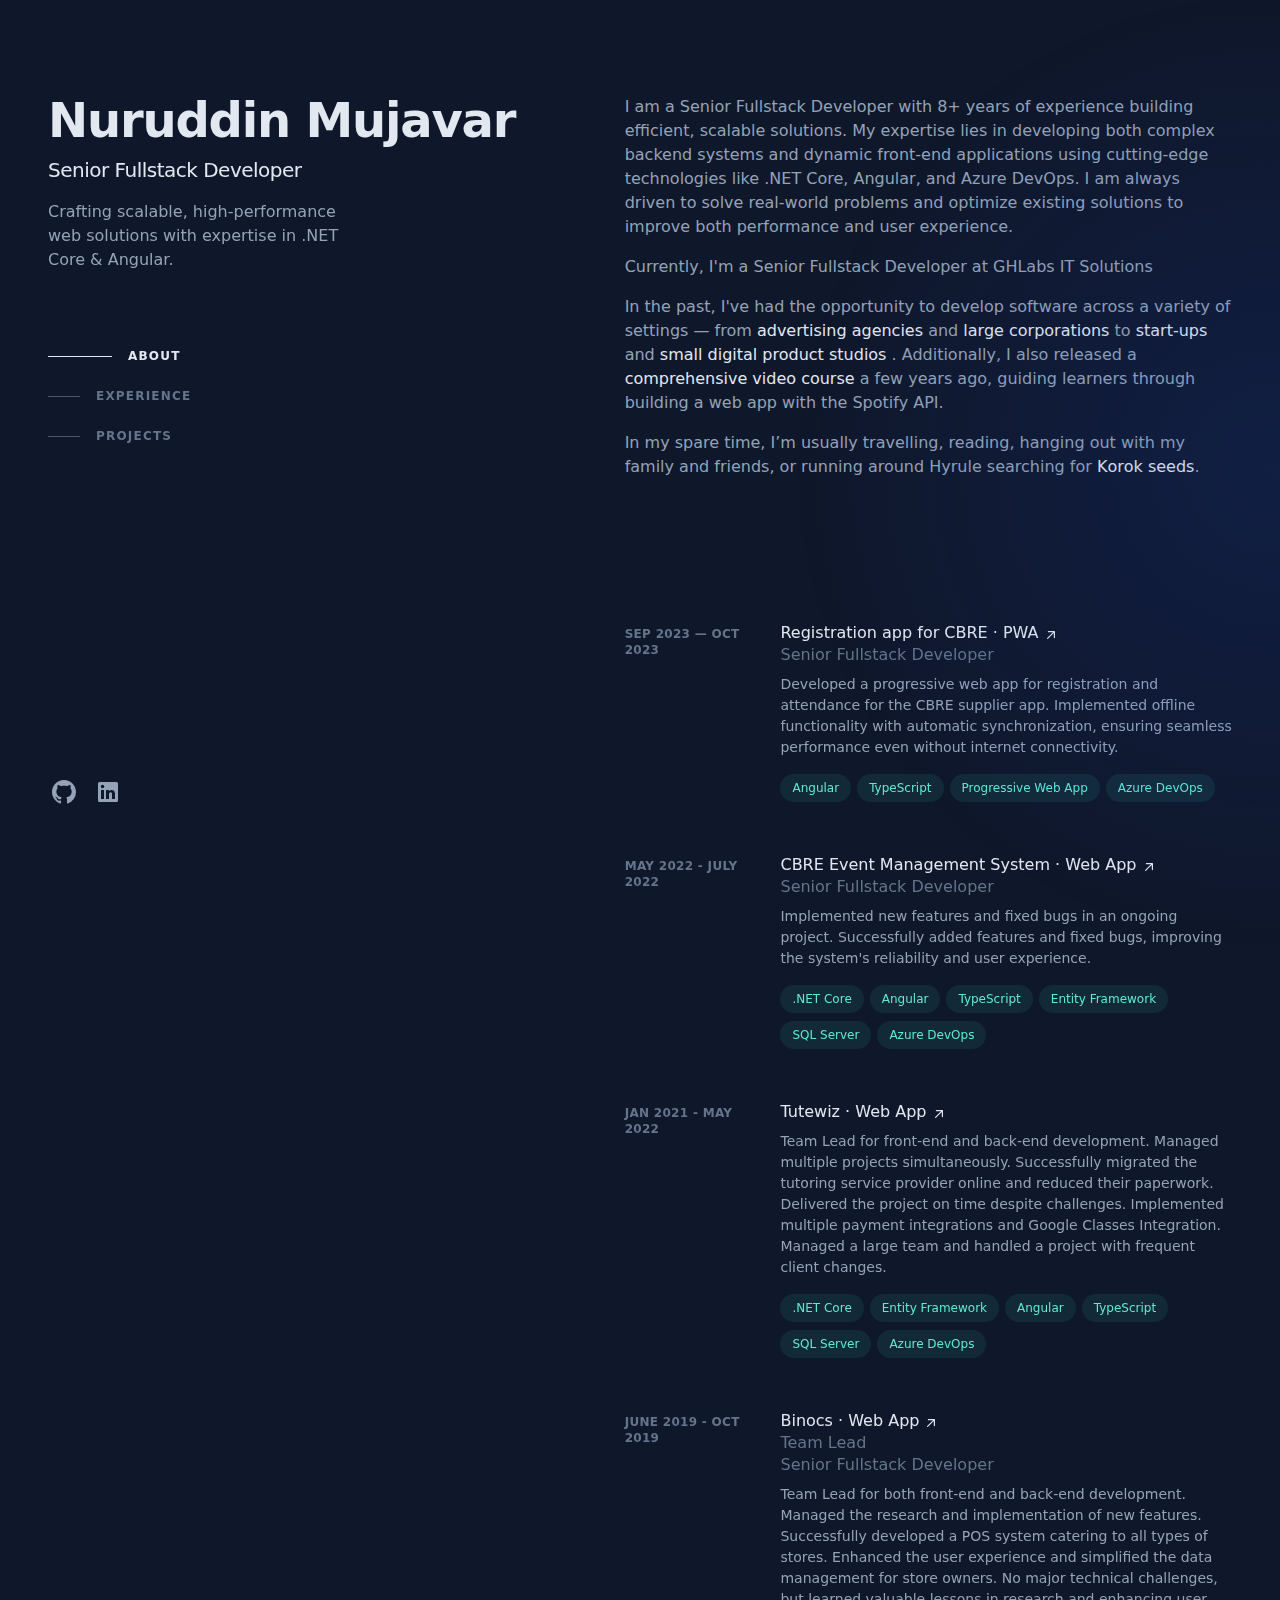
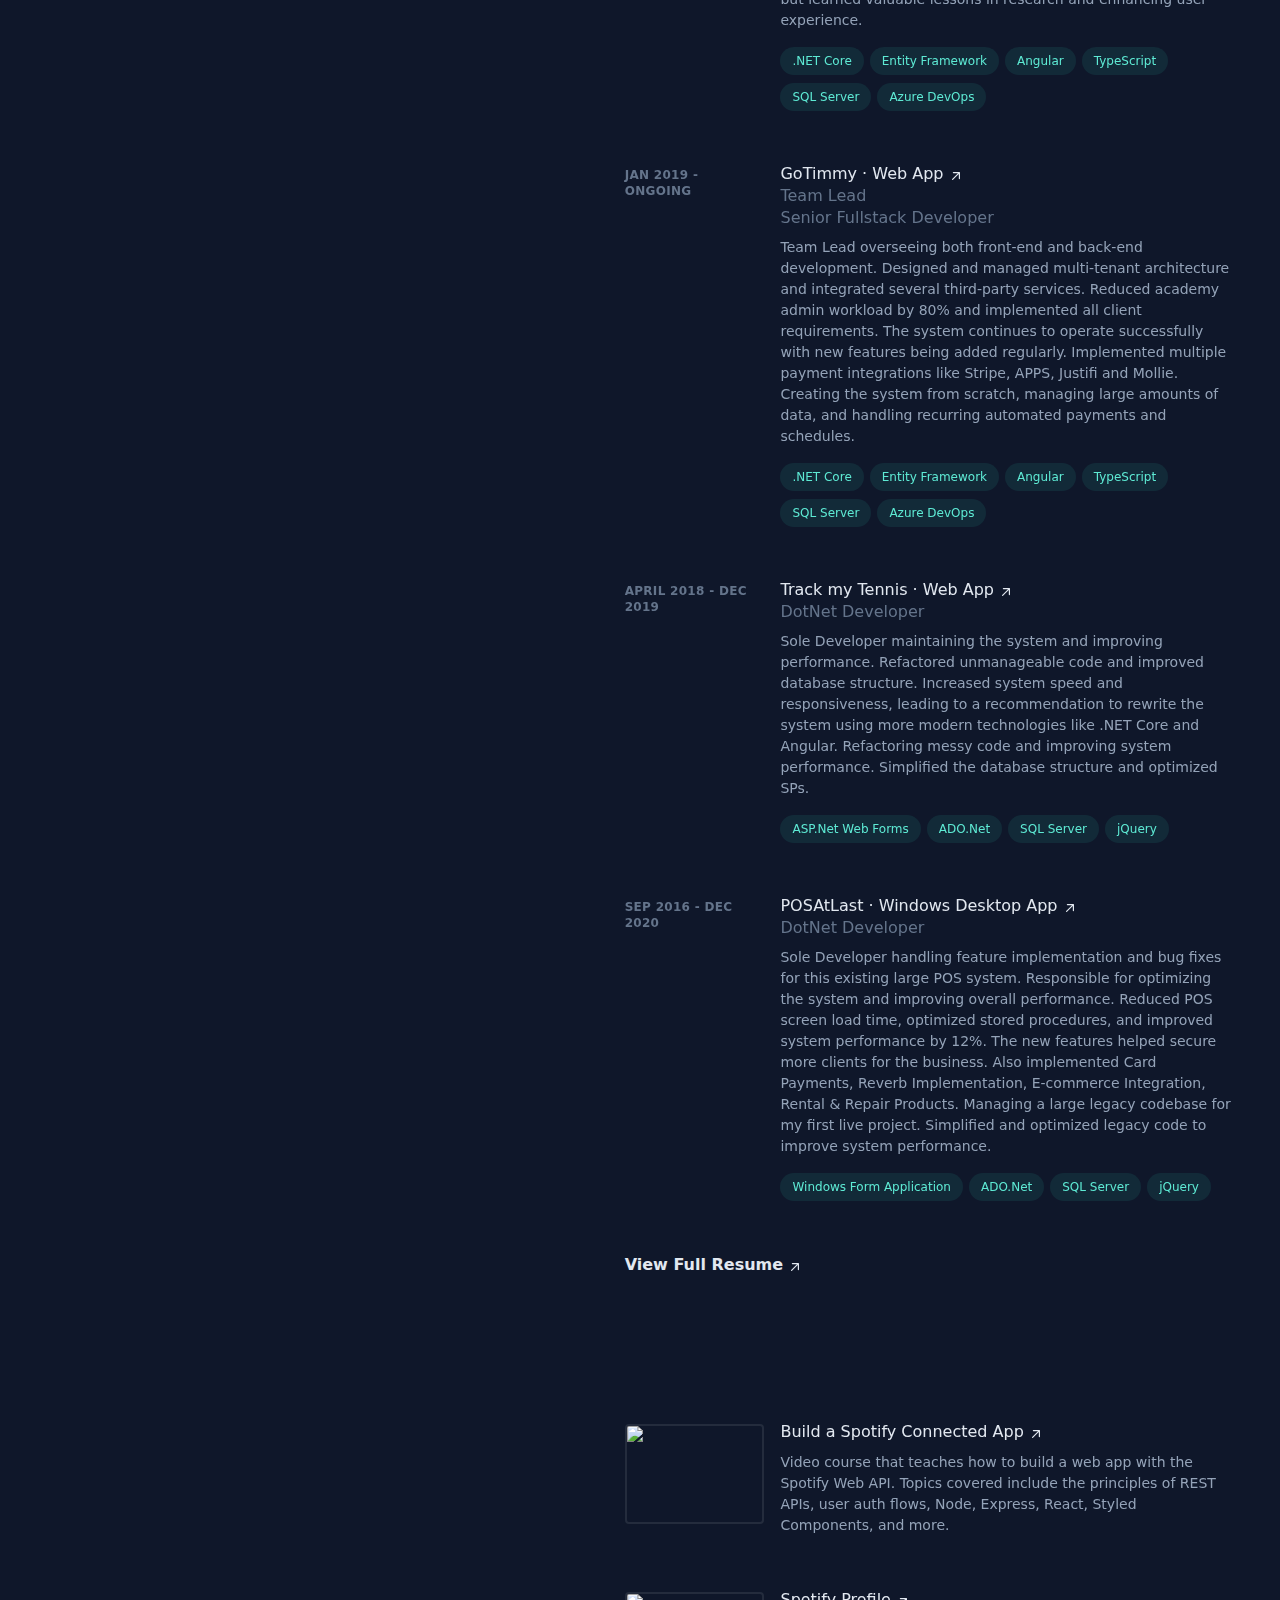
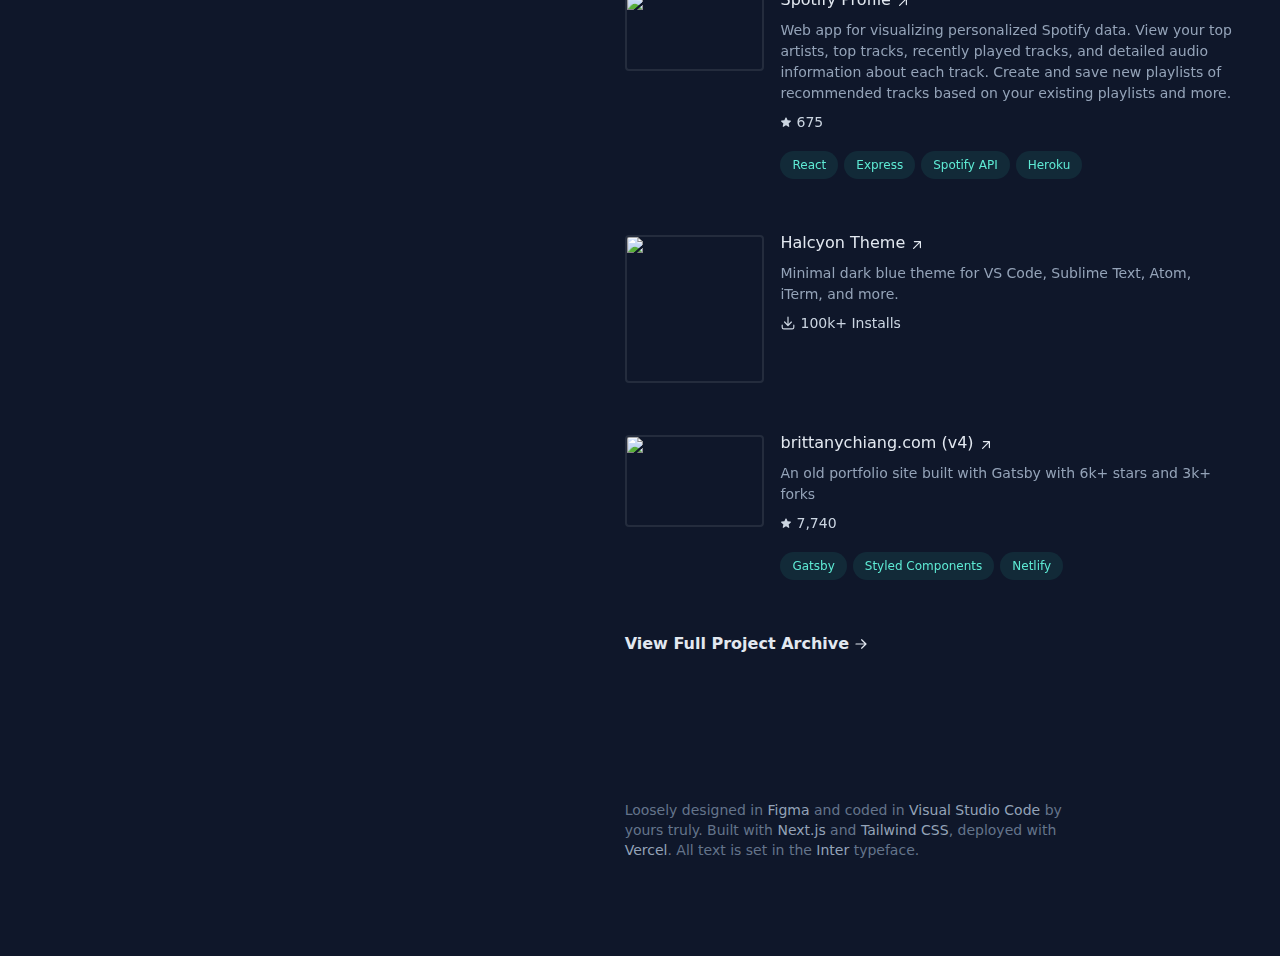
==== commit 56850df3: "commit" ====
--- a/index.html
+++ b/index.html
@@ -1,423 +1,915 @@
 <!DOCTYPE html>
 <html>
-   <head>
-      <meta charset="utf-8">
-      <meta name="viewport" content="width=device-width, initial-scale=1, minimum-scale=1" />
-      <link rel="stylesheet" href="./styles.css">
-   </head>
-   <body style="background-color: rgb(15 23 42 / var(--tw-bg-opacity))">
-<div class="__variable_20b187 group/spotlight relative snipcss-XUMZr">
-    <div class="pointer-events-none fixed inset-0 z-30 transition duration-300 lg:absolute style-dw1KZ" id="style-dw1KZ"></div>
-    <div class="mx-auto min-h-screen max-w-screen-xl px-6 py-12 font-sans md:px-12 md:py-16 lg:py-0"><a href="#content" class="absolute left-0 top-0 block -translate-x-full rounded bg-gradient-to-br from-teal-400 via-blue-500 to-purple-600 px-4 py-3 text-sm font-bold uppercase tracking-widest text-white focus-visible:translate-x-0">Skip to Content</a>
-        <div class="lg:flex lg:justify-between lg:gap-4">
-            <header class="lg:sticky lg:top-0 lg:flex lg:max-h-screen lg:w-[48%] lg:flex-col lg:justify-between lg:py-24">
-                <div>
-                    <h1 class="text-4xl font-bold tracking-tight text-slate-200 sm:text-5xl"><a href="/">Nuruddin Mujavar</a></h1>
-                    <h2 class="mt-3 text-lg font-medium tracking-tight text-slate-200 sm:text-xl">Senior Fullstack Developer</h2>
-                    <p class="mt-4 max-w-xs leading-normal">Crafting scalable, high-performance web solutions with expertise in .NET Core & Angular.</p>
-                    <nav class="nav hidden lg:block" aria-label="In-page jump links">
-                        <ul class="mt-16 w-max">
-                            <li><a class="group flex items-center py-3 active" href="#about"><span class="nav-indicator mr-4 h-px w-8 bg-slate-600 transition-all group-hover:w-16 group-hover:bg-slate-200 group-focus-visible:w-16 group-focus-visible:bg-slate-200 motion-reduce:transition-none"></span><span class="nav-text text-xs font-bold uppercase tracking-widest text-slate-500 group-hover:text-slate-200 group-focus-visible:text-slate-200">About</span></a></li>
-                            <li><a class="group flex items-center py-3 " href="#experience"><span class="nav-indicator mr-4 h-px w-8 bg-slate-600 transition-all group-hover:w-16 group-hover:bg-slate-200 group-focus-visible:w-16 group-focus-visible:bg-slate-200 motion-reduce:transition-none"></span><span class="nav-text text-xs font-bold uppercase tracking-widest text-slate-500 group-hover:text-slate-200 group-focus-visible:text-slate-200">Experience</span></a></li>
-                            <li><a class="group flex items-center py-3 " href="#projects"><span class="nav-indicator mr-4 h-px w-8 bg-slate-600 transition-all group-hover:w-16 group-hover:bg-slate-200 group-focus-visible:w-16 group-focus-visible:bg-slate-200 motion-reduce:transition-none"></span><span class="nav-text text-xs font-bold uppercase tracking-widest text-slate-500 group-hover:text-slate-200 group-focus-visible:text-slate-200">Projects</span></a></li>
-                        </ul>
-                    </nav>
-                </div>
-                <ul class="ml-1 mt-8 flex items-center" aria-label="Social media">
-                    <li class="mr-5 shrink-0 text-xs"><a class="block hover:text-slate-200" href="https://github.com/bchiang7" target="_blank" rel="noreferrer noopener" aria-label="GitHub (opens in a new tab)" title="GitHub"><span class="sr-only">GitHub</span><svg xmlns="http://www.w3.org/2000/svg" viewBox="0 0 16 16" fill="currentColor" class="h-6 w-6" aria-hidden="true">
-                                <path d="M8 0C3.58 0 0 3.58 0 8c0 3.54 2.29 6.53 5.47 7.59.4.07.55-.17.55-.38 0-.19-.01-.82-.01-1.49-2.01.37-2.53-.49-2.69-.94-.09-.23-.48-.94-.82-1.13-.28-.15-.68-.52-.01-.53.63-.01 1.08.58 1.23.82.72 1.21 1.87.87 2.33.66.07-.52.28-.87.51-1.07-1.78-.2-3.64-.89-3.64-3.95 0-.87.31-1.59.82-2.15-.08-.2-.36-1.02.08-2.12 0 0 .67-.21 2.2.82.64-.18 1.32-.27 2-.27.68 0 1.36.09 2 .27 1.53-1.04 2.2-.82 2.2-.82.44 1.1.16 1.92.08 2.12.51.56.82 1.27.82 2.15 0 3.07-1.87 3.75-3.65 3.95.29.25.54.73.54 1.48 0 1.07-.01 1.93-.01 2.2 0 .21.15.46.55.38A8.013 8.013 0 0016 8c0-4.42-3.58-8-8-8z"></path>
-                            </svg></a></li>
-                    <li class="mr-5 shrink-0 text-xs"><a class="block hover:text-slate-200" href="https://www.linkedin.com/in/bchiang7/" target="_blank" rel="noreferrer noopener" aria-label="LinkedIn (opens in a new tab)" title="LinkedIn"><span class="sr-only">LinkedIn</span><svg xmlns="http://www.w3.org/2000/svg" viewBox="0 0 24 24" fill="currentColor" class="h-6 w-6" aria-hidden="true">
-                                <path d="M20.5 2h-17A1.5 1.5 0 002 3.5v17A1.5 1.5 0 003.5 22h17a1.5 1.5 0 001.5-1.5v-17A1.5 1.5 0 0020.5 2zM8 19H5v-9h3zM6.5 8.25A1.75 1.75 0 118.3 6.5a1.78 1.78 0 01-1.8 1.75zM19 19h-3v-4.74c0-1.42-.6-1.93-1.38-1.93A1.74 1.74 0 0013 14.19a.66.66 0 000 .14V19h-3v-9h2.9v1.3a3.11 3.11 0 012.7-1.4c1.55 0 3.36.86 3.36 3.66z"></path>
-                            </svg></a></li>
-                    <li class="mr-5 shrink-0 text-xs"><a class="block hover:text-slate-200" href="https://codepen.io/bchiang7" target="_blank" rel="noreferrer noopener" aria-label="CodePen (opens in a new tab)" title="CodePen"><span class="sr-only">CodePen</span><svg xmlns="http://www.w3.org/2000/svg" viewBox="0 0 64 64" fill="none" stroke="currentColor" stroke-width="2" stroke-linecap="round" stroke-linejoin="round" class="h-6 w-6" aria-hidden="true">
-                                <path d="M3.06 41.732L32 60.932l28.94-19.2V22.268L32 3.068l-28.94 19.2zm57.878 0L32 22.268 3.06 41.732m0-19.463L32 41.47l28.94-19.2M32 3.068v19.2m0 19.463v19.2" stroke-width="5"></path>
-                            </svg></a></li>
-                    <li class="mr-5 shrink-0 text-xs"><a class="block hover:text-slate-200" href="https://instagram.com/bchiang7" target="_blank" rel="noreferrer noopener" aria-label="Instagram (opens in a new tab)" title="Instagram"><span class="sr-only">Instagram</span><svg xmlns="http://www.w3.org/2000/svg" viewBox="0 0 1000 1000" fill="currentColor" class="h-6 w-6" aria-hidden="true">
-                                <path d="M295.42,6c-53.2,2.51-89.53,11-121.29,23.48-32.87,12.81-60.73,30-88.45,57.82S40.89,143,28.17,175.92c-12.31,31.83-20.65,68.19-23,121.42S2.3,367.68,2.56,503.46,3.42,656.26,6,709.6c2.54,53.19,11,89.51,23.48,121.28,12.83,32.87,30,60.72,57.83,88.45S143,964.09,176,976.83c31.8,12.29,68.17,20.67,121.39,23s70.35,2.87,206.09,2.61,152.83-.86,206.16-3.39S799.1,988,830.88,975.58c32.87-12.86,60.74-30,88.45-57.84S964.1,862,976.81,829.06c12.32-31.8,20.69-68.17,23-121.35,2.33-53.37,2.88-70.41,2.62-206.17s-.87-152.78-3.4-206.1-11-89.53-23.47-121.32c-12.85-32.87-30-60.7-57.82-88.45S862,40.87,829.07,28.19c-31.82-12.31-68.17-20.7-121.39-23S637.33,2.3,501.54,2.56,348.75,3.4,295.42,6m5.84,903.88c-48.75-2.12-75.22-10.22-92.86-17-23.36-9-40-19.88-57.58-37.29s-28.38-34.11-37.5-57.42c-6.85-17.64-15.1-44.08-17.38-92.83-2.48-52.69-3-68.51-3.29-202s.22-149.29,2.53-202c2.08-48.71,10.23-75.21,17-92.84,9-23.39,19.84-40,37.29-57.57s34.1-28.39,57.43-37.51c17.62-6.88,44.06-15.06,92.79-17.38,52.73-2.5,68.53-3,202-3.29s149.31.21,202.06,2.53c48.71,2.12,75.22,10.19,92.83,17,23.37,9,40,19.81,57.57,37.29s28.4,34.07,37.52,57.45c6.89,17.57,15.07,44,17.37,92.76,2.51,52.73,3.08,68.54,3.32,202s-.23,149.31-2.54,202c-2.13,48.75-10.21,75.23-17,92.89-9,23.35-19.85,40-37.31,57.56s-34.09,28.38-57.43,37.5c-17.6,6.87-44.07,15.07-92.76,17.39-52.73,2.48-68.53,3-202.05,3.29s-149.27-.25-202-2.53m407.6-674.61a60,60,0,1,0,59.88-60.1,60,60,0,0,0-59.88,60.1M245.77,503c.28,141.8,115.44,256.49,257.21,256.22S759.52,643.8,759.25,502,643.79,245.48,502,245.76,245.5,361.22,245.77,503m90.06-.18a166.67,166.67,0,1,1,167,166.34,166.65,166.65,0,0,1-167-166.34"></path>
-                            </svg></a></li>
-                    <li class="mr-5 shrink-0 text-xs"><a class="block hover:text-slate-200" href="https://www.goodreads.com/user/show/143480747-brittany-chiang" target="_blank" rel="noreferrer noopener" aria-label="Goodreads (opens in a new tab)" title="Goodreads"><span class="sr-only">Goodreads</span><svg xmlns="http://www.w3.org/2000/svg" viewBox="0 0 1024 1024" fill="currentColor" class="h-6 w-6" aria-hidden="true">
-                                <path d="M663.8 382.4c10.2 74.6-9.4 158-71.8 201.4-44.6 31-105.6 28.2-141.6 11.4-74.2-34.6-99-117.2-93.6-194.4 8.6-121.8 81.8-175.8 150.6-175 93.8-0.4 143.6 63.6 156.4 156.6zM960 176v672c0 61.8-50.2 112-112 112H176c-61.8 0-112-50.2-112-112V176c0-61.8 50.2-112 112-112h672c61.8 0 112 50.2 112 112zM724 626.4s-0.2-68-0.2-434.6h-58v80.6c-1.6 0.6-2.4-1-3.2-2.4-19.2-41.4-71.8-92.6-152-92-103.8 0.8-174.4 62.4-201.2 155.6-8.6 29.8-11.6 60.2-11 91.2 3.4 155.8 90.2 235.6 224.8 230.4 57.8-2.2 109-34 138-90.4 1-2 2.2-3.8 3.4-5.8 0.4 0.2 0.8 0.2 1.2 0.4 0.6 7.6 0.4 61.4 0.2 69-0.4 29.6-4 59-14.4 87-15.6 42-44.6 69.4-89 79-35.6 7.8-71.2 7.6-106.4-2.4-43-12.2-73-38-82.2-83.6-0.6-3.2-2.6-2.6-4.6-2.6h-53.6c1.6 21.2 6.4 40.6 17 58.4 48.4 81 165.4 97 256.4 74.8 99.8-24.6 134.6-109.8 134.8-212.6z" fill=""></path>
-                            </svg></a></li>
-                </ul>
-            </header>
-            <main id="content" class="pt-24 lg:w-[52%] lg:py-24">
-                <section id="about" class="mb-16 scroll-mt-16 md:mb-24 lg:mb-36 lg:scroll-mt-24" aria-label="About me">
-                    <div class="sticky top-0 z-20 -mx-6 mb-4 w-screen bg-slate-900/75 px-6 py-5 backdrop-blur md:-mx-12 md:px-12 lg:sr-only lg:relative lg:top-auto lg:mx-auto lg:w-full lg:px-0 lg:py-0 lg:opacity-0">
-                        <h2 class="text-sm font-bold uppercase tracking-widest text-slate-200 lg:sr-only">About</h2>
+
+<head>
+    <title>Nuruddin Mujavar | Fullstack Teamlead | Senior Fullstack Developer</title>
+    <meta charset="utf-8">
+    <meta name="viewport" content="width=device-width, initial-scale=1, minimum-scale=1" />
+    <link rel="stylesheet" href="./styles.css">
+</head>
+
+<body style="background-color: rgb(15 23 42 / var(--tw-bg-opacity))">
+    <div class="__variable_20b187 group/spotlight relative snipcss-XUMZr">
+        <div class="pointer-events-none fixed inset-0 z-30 transition duration-300 lg:absolute style-dw1KZ"
+            id="style-dw1KZ"></div>
+        <div class="mx-auto min-h-screen max-w-screen-xl px-6 py-12 font-sans md:px-12 md:py-16 lg:py-0">
+            <a href="#content"
+                class="absolute left-0 top-0 block -translate-x-full rounded bg-gradient-to-br from-teal-400 via-blue-500 to-purple-600 px-4 py-3 text-sm font-bold uppercase tracking-widest text-white focus-visible:translate-x-0">Skip
+                to Content</a>
+            <div class="lg:flex lg:justify-between lg:gap-4">
+                <header
+                    class="lg:sticky lg:top-0 lg:flex lg:max-h-screen lg:w-[48%] lg:flex-col lg:justify-between lg:py-24">
+                    <div>
+                        <h1 class="text-4xl font-bold tracking-tight text-slate-200 sm:text-5xl"><a href="/">Nuruddin
+                                Mujavar</a></h1>
+                        <h2 class="mt-3 text-lg font-medium tracking-tight text-slate-200 sm:text-xl">Senior Fullstack
+                            Developer</h2>
+                        <p class="mt-4 max-w-xs leading-normal">Crafting scalable, high-performance web solutions with
+                            expertise in .NET Core & Angular.</p>
+                        <nav class="nav hidden lg:block" aria-label="In-page jump links">
+                            <ul class="mt-16 w-max">
+                                <li><a class="group flex items-center py-3 active" href="#about">
+                                        <span
+                                            class="nav-indicator mr-4 h-px w-8 bg-slate-600 transition-all group-hover:w-16 group-hover:bg-slate-200 group-focus-visible:w-16 group-focus-visible:bg-slate-200 motion-reduce:transition-none"></span>
+                                        <span
+                                            class="nav-text text-xs font-bold uppercase tracking-widest text-slate-500 group-hover:text-slate-200 group-focus-visible:text-slate-200">About</span></a>
+                                </li>
+                                <li><a class="group flex items-center py-3 " href="#experience">
+                                        <span
+                                            class="nav-indicator mr-4 h-px w-8 bg-slate-600 transition-all group-hover:w-16 group-hover:bg-slate-200 group-focus-visible:w-16 group-focus-visible:bg-slate-200 motion-reduce:transition-none"></span>
+                                        <span
+                                            class="nav-text text-xs font-bold uppercase tracking-widest text-slate-500 group-hover:text-slate-200 group-focus-visible:text-slate-200">Experience</span></a>
+                                </li>
+                                <li><a class="group flex items-center py-3 " href="#projects">
+                                        <span
+                                            class="nav-indicator mr-4 h-px w-8 bg-slate-600 transition-all group-hover:w-16 group-hover:bg-slate-200 group-focus-visible:w-16 group-focus-visible:bg-slate-200 motion-reduce:transition-none"></span>
+                                        <span
+                                            class="nav-text text-xs font-bold uppercase tracking-widest text-slate-500 group-hover:text-slate-200 group-focus-visible:text-slate-200">Projects</span></a>
+                                </li>
+                            </ul>
+                        </nav>
                     </div>
-                    <div>
-                        <p class="mb-4">I’m a developer passionate about crafting accessible, pixel-perfect user interfaces that blend thoughtful design with robust engineering. My favorite work lies at the intersection of design and development, creating experiences that not only look great but are meticulously built for performance and usability.</p>
-                        <p class="mb-4">Currently, I'm a Senior Front-End Engineer at <a class="font-medium text-slate-200 hover:text-teal-300 focus-visible:text-teal-300" href="https://www.klaviyo.com/" target="_blank" rel="noreferrer noopener" aria-label="Klaviyo (opens in a new tab)">Klaviyo</a>, specializing in accessibility. I contribute to the creation and maintenance of UI components that power Klaviyo’s frontend, ensuring our platform meets web accessibility standards and best practices to deliver an inclusive user experience.</p>
-                        <p class="mb-4">In the past, I've had the opportunity to develop software across a variety of settings — from <a class="font-medium text-slate-200 hover:text-teal-300 focus-visible:text-teal-300" href="https://us.mullenlowe.com/" target="_blank" rel="noreferrer noopener" aria-label="advertising agency (opens in a new tab)">advertising agencies</a> and <a class="font-medium text-slate-200 hover:text-teal-300 focus-visible:text-teal-300" href="https://www.apple.com/apple-music/" target="_blank" rel="noreferrer noopener" aria-label="huge corporation (opens in a new tab)">large corporations</a> to <a class="font-medium text-slate-200 hover:text-teal-300 focus-visible:text-teal-300" href="https://starry.com/" target="_blank" rel="noreferrer noopener" aria-label="start-up (opens in a new tab)">start-ups</a> and <a class="font-medium text-slate-200 hover:text-teal-300 focus-visible:text-teal-300" href="https://upstatement.com/" target="_blank" rel="noreferrer noopener" aria-label="digital product studio (opens in a new tab)">small digital product studios</a>. Additionally, I also released a <a class="font-medium text-slate-200 hover:text-teal-300 focus-visible:text-teal-300" href="https://www.newline.co/courses/build-a-spotify-connected-app" target="_blank" rel="noreferrer noopener" aria-label="online video course (opens in a new tab)">comprehensive video course</a> a few years ago, guiding learners through building a web app with the Spotify API.</p>
-                        <p>In my spare time, I’m usually climbing, reading, hanging out with my wife and two cats, or running around Hyrule searching for <span class="group/korok inline-flex lg:cursor-[url('/images/koroks/Elma.png'),_pointer] lg:font-medium lg:text-slate-200"><span class="sr-only">Korok seeds</span><span class="group-hover/korok:text-red-400 transition duration-75 group-hover/korok:-translate-y-px delay-[50ms]" aria-hidden="true">K</span><span class="group-hover/korok:text-orange-400 transition duration-75 group-hover/korok:-translate-y-px delay-[75ms]" aria-hidden="true">o</span><span class="group-hover/korok:text-yellow-400 transition duration-75 group-hover/korok:-translate-y-px delay-[100ms]" aria-hidden="true">r</span><span class="group-hover/korok:text-lime-400 transition duration-75 group-hover/korok:-translate-y-px delay-[125ms]" aria-hidden="true">o</span><span class="group-hover/korok:text-green-400 transition duration-75 group-hover/korok:-translate-y-px delay-[150ms]" aria-hidden="true">k</span><span class="group-hover/korok:text-teal-400 transition duration-75 group-hover/korok:-translate-y-px delay-[175ms]" aria-hidden="true">&nbsp;</span><span class="group-hover/korok:text-cyan-400 transition duration-75 group-hover/korok:-translate-y-px delay-[200ms]" aria-hidden="true">s</span><span class="group-hover/korok:text-sky-400 transition duration-75 group-hover/korok:-translate-y-px delay-[225ms]" aria-hidden="true">e</span><span class="group-hover/korok:text-blue-400 transition duration-75 group-hover/korok:-translate-y-px delay-[250ms]" aria-hidden="true">e</span><span class="group-hover/korok:text-indigo-400 transition duration-75 group-hover/korok:-translate-y-px delay-[275ms]" aria-hidden="true">d</span><span class="group-hover/korok:text-violet-400 transition duration-75 group-hover/korok:-translate-y-px delay-[300ms]" aria-hidden="true">s</span></span>.</p>
-                    </div>
-                </section>
-                <section id="experience" class="mb-16 scroll-mt-16 md:mb-24 lg:mb-36 lg:scroll-mt-24" aria-label="Work experience">
-                    <div class="sticky top-0 z-20 -mx-6 mb-4 w-screen bg-slate-900/75 px-6 py-5 backdrop-blur md:-mx-12 md:px-12 lg:sr-only lg:relative lg:top-auto lg:mx-auto lg:w-full lg:px-0 lg:py-0 lg:opacity-0">
-                        <h2 class="text-sm font-bold uppercase tracking-widest text-slate-200 lg:sr-only">Experience</h2>
-                    </div>
-                    <div>
-                        <ol class="group/list">
-                            <li class="mb-12">
-                                <div class="group relative grid pb-1 transition-all sm:grid-cols-8 sm:gap-8 md:gap-4 lg:hover:!opacity-100 lg:group-hover/list:opacity-50">
-                                    <div class="absolute -inset-x-4 -inset-y-4 z-0 hidden rounded-md transition motion-reduce:transition-none lg:-inset-x-6 lg:block lg:group-hover:bg-slate-800/50 lg:group-hover:shadow-[inset_0_1px_0_0_rgba(148,163,184,0.1)] lg:group-hover:drop-shadow-lg"></div>
-                                    <header class="z-10 mb-2 mt-1 text-xs font-semibold uppercase tracking-wide text-slate-500 sm:col-span-2" aria-label="2024 to Present">2024 — Present</header>
-                                    <div class="z-10 sm:col-span-6">
-                                        <h3 class="font-medium leading-snug text-slate-200">
-                                            <div><a class="inline-flex items-baseline font-medium leading-tight text-slate-200 hover:text-teal-300 focus-visible:text-teal-300  group/link text-base" href="https://www.klaviyo.com" target="_blank" rel="noreferrer noopener" aria-label="Senior Frontend Engineer, Accessibility at Klaviyo (opens in a new tab)"><span class="absolute -inset-x-4 -inset-y-2.5 hidden rounded md:-inset-x-6 md:-inset-y-4 lg:block"></span><span>Senior Frontend Engineer, Accessibility · <span class="inline-block">Klaviyo<svg xmlns="http://www.w3.org/2000/svg" viewBox="0 0 20 20" fill="currentColor" class="inline-block h-4 w-4 shrink-0 transition-transform group-hover/link:-translate-y-1 group-hover/link:translate-x-1 group-focus-visible/link:-translate-y-1 group-focus-visible/link:translate-x-1 motion-reduce:transition-none ml-1 translate-y-px" aria-hidden="true">
-                                                                <path fill-rule="evenodd" d="M5.22 14.78a.75.75 0 001.06 0l7.22-7.22v5.69a.75.75 0 001.5 0v-7.5a.75.75 0 00-.75-.75h-7.5a.75.75 0 000 1.5h5.69l-7.22 7.22a.75.75 0 000 1.06z" clip-rule="evenodd"></path>
-                                                            </svg></span></span></a></div>
-                                        </h3>
-                                        <p class="mt-2 text-sm leading-normal">Build and maintain critical components used to construct Klaviyo’s frontend, across the whole product. Work closely with cross-functional teams, including developers, designers, and product managers, to implement and advocate for best practices in web accessibility.</p>
-                                        <ul class="mt-2 flex flex-wrap" aria-label="Technologies used">
-                                            <li class="mr-1.5 mt-2">
-                                                <div class="flex items-center rounded-full bg-teal-400/10 px-3 py-1 text-xs font-medium leading-5 text-teal-300 ">JavaScript</div>
-                                            </li>
-                                            <li class="mr-1.5 mt-2">
-                                                <div class="flex items-center rounded-full bg-teal-400/10 px-3 py-1 text-xs font-medium leading-5 text-teal-300 ">TypeScript</div>
-                                            </li>
-                                            <li class="mr-1.5 mt-2">
-                                                <div class="flex items-center rounded-full bg-teal-400/10 px-3 py-1 text-xs font-medium leading-5 text-teal-300 ">React</div>
-                                            </li>
-                                            <li class="mr-1.5 mt-2">
-                                                <div class="flex items-center rounded-full bg-teal-400/10 px-3 py-1 text-xs font-medium leading-5 text-teal-300 ">Storybook</div>
-                                            </li>
-                                        </ul>
-                                    </div>
-                                </div>
-                            </li>
-                            <li class="mb-12">
-                                <div class="group relative grid pb-1 transition-all sm:grid-cols-8 sm:gap-8 md:gap-4 lg:hover:!opacity-100 lg:group-hover/list:opacity-50">
-                                    <div class="absolute -inset-x-4 -inset-y-4 z-0 hidden rounded-md transition motion-reduce:transition-none lg:-inset-x-6 lg:block lg:group-hover:bg-slate-800/50 lg:group-hover:shadow-[inset_0_1px_0_0_rgba(148,163,184,0.1)] lg:group-hover:drop-shadow-lg"></div>
-                                    <header class="z-10 mb-2 mt-1 text-xs font-semibold uppercase tracking-wide text-slate-500 sm:col-span-2" aria-label="2018 to 2024">2018 — 2024</header>
-                                    <div class="z-10 sm:col-span-6">
-                                        <h3 class="font-medium leading-snug text-slate-200">
-                                            <div><a class="inline-flex items-baseline font-medium leading-tight text-slate-200 hover:text-teal-300 focus-visible:text-teal-300  group/link text-base" href="https://upstatement.com" target="_blank" rel="noreferrer noopener" aria-label="Lead Engineer at Upstatement (opens in a new tab)"><span class="absolute -inset-x-4 -inset-y-2.5 hidden rounded md:-inset-x-6 md:-inset-y-4 lg:block"></span><span>Lead Engineer · <span class="inline-block">Upstatement<svg xmlns="http://www.w3.org/2000/svg" viewBox="0 0 20 20" fill="currentColor" class="inline-block h-4 w-4 shrink-0 transition-transform group-hover/link:-translate-y-1 group-hover/link:translate-x-1 group-focus-visible/link:-translate-y-1 group-focus-visible/link:translate-x-1 motion-reduce:transition-none ml-1 translate-y-px" aria-hidden="true">
-                                                                <path fill-rule="evenodd" d="M5.22 14.78a.75.75 0 001.06 0l7.22-7.22v5.69a.75.75 0 001.5 0v-7.5a.75.75 0 00-.75-.75h-7.5a.75.75 0 000 1.5h5.69l-7.22 7.22a.75.75 0 000 1.06z" clip-rule="evenodd"></path>
-                                                            </svg></span></span></a></div>
-                                            <div>
-                                                <div class="text-slate-500" aria-hidden="true">Senior Engineer</div>
-                                            </div>
-                                            <div>
-                                                <div class="text-slate-500" aria-hidden="true">Engineer</div>
-                                            </div>
-                                        </h3>
-                                        <p class="mt-2 text-sm leading-normal">Build, style, and ship high-quality websites, design systems, mobile apps, and digital experiences for a diverse array of projects for clients including Harvard Business School, Everytown for Gun Safety, Pratt Institute, Koala Health, Vanderbilt University, The 19th News, and more. Provide leadership within engineering department through close collaboration, knowledge shares, and spearheading the development of internal tools.</p>
-                                        <ul class="mt-2 flex flex-wrap" aria-label="Technologies used">
-                                            <li class="mr-1.5 mt-2">
-                                                <div class="flex items-center rounded-full bg-teal-400/10 px-3 py-1 text-xs font-medium leading-5 text-teal-300 ">JavaScript</div>
-                                            </li>
-                                            <li class="mr-1.5 mt-2">
-                                                <div class="flex items-center rounded-full bg-teal-400/10 px-3 py-1 text-xs font-medium leading-5 text-teal-300 ">TypeScript</div>
-                                            </li>
-                                            <li class="mr-1.5 mt-2">
-                                                <div class="flex items-center rounded-full bg-teal-400/10 px-3 py-1 text-xs font-medium leading-5 text-teal-300 ">HTML &amp; SCSS</div>
-                                            </li>
-                                            <li class="mr-1.5 mt-2">
-                                                <div class="flex items-center rounded-full bg-teal-400/10 px-3 py-1 text-xs font-medium leading-5 text-teal-300 ">React</div>
-                                            </li>
-                                            <li class="mr-1.5 mt-2">
-                                                <div class="flex items-center rounded-full bg-teal-400/10 px-3 py-1 text-xs font-medium leading-5 text-teal-300 ">Next.js</div>
-                                            </li>
-                                            <li class="mr-1.5 mt-2">
-                                                <div class="flex items-center rounded-full bg-teal-400/10 px-3 py-1 text-xs font-medium leading-5 text-teal-300 ">React Native</div>
-                                            </li>
-                                            <li class="mr-1.5 mt-2">
-                                                <div class="flex items-center rounded-full bg-teal-400/10 px-3 py-1 text-xs font-medium leading-5 text-teal-300 ">WordPress</div>
-                                            </li>
-                                            <li class="mr-1.5 mt-2">
-                                                <div class="flex items-center rounded-full bg-teal-400/10 px-3 py-1 text-xs font-medium leading-5 text-teal-300 ">Contentful</div>
-                                            </li>
-                                            <li class="mr-1.5 mt-2">
-                                                <div class="flex items-center rounded-full bg-teal-400/10 px-3 py-1 text-xs font-medium leading-5 text-teal-300 ">Node.js</div>
-                                            </li>
-                                            <li class="mr-1.5 mt-2">
-                                                <div class="flex items-center rounded-full bg-teal-400/10 px-3 py-1 text-xs font-medium leading-5 text-teal-300 ">PHP</div>
-                                            </li>
-                                        </ul>
-                                    </div>
-                                </div>
-                            </li>
-                            <li class="mb-12">
-                                <div class="group relative grid pb-1 transition-all sm:grid-cols-8 sm:gap-8 md:gap-4 lg:hover:!opacity-100 lg:group-hover/list:opacity-50">
-                                    <div class="absolute -inset-x-4 -inset-y-4 z-0 hidden rounded-md transition motion-reduce:transition-none lg:-inset-x-6 lg:block lg:group-hover:bg-slate-800/50 lg:group-hover:shadow-[inset_0_1px_0_0_rgba(148,163,184,0.1)] lg:group-hover:drop-shadow-lg"></div>
-                                    <header class="z-10 mb-2 mt-1 text-xs font-semibold uppercase tracking-wide text-slate-500 sm:col-span-2" aria-label="July to December 2017">July — Dec 2017</header>
-                                    <div class="z-10 sm:col-span-6">
-                                        <h3 class="font-medium leading-snug text-slate-200">
-                                            <div><a class="inline-flex items-baseline font-medium leading-tight text-slate-200 hover:text-teal-300 focus-visible:text-teal-300  group/link text-base" href="https://www.apple.com/apple-music/" target="_blank" rel="noreferrer noopener" aria-label="UI Engineer Co-op at Apple (opens in a new tab)"><span class="absolute -inset-x-4 -inset-y-2.5 hidden rounded md:-inset-x-6 md:-inset-y-4 lg:block"></span><span>UI Engineer Co-op · <span class="inline-block">Apple<svg xmlns="http://www.w3.org/2000/svg" viewBox="0 0 20 20" fill="currentColor" class="inline-block h-4 w-4 shrink-0 transition-transform group-hover/link:-translate-y-1 group-hover/link:translate-x-1 group-focus-visible/link:-translate-y-1 group-focus-visible/link:translate-x-1 motion-reduce:transition-none ml-1 translate-y-px" aria-hidden="true">
-                                                                <path fill-rule="evenodd" d="M5.22 14.78a.75.75 0 001.06 0l7.22-7.22v5.69a.75.75 0 001.5 0v-7.5a.75.75 0 00-.75-.75h-7.5a.75.75 0 000 1.5h5.69l-7.22 7.22a.75.75 0 000 1.06z" clip-rule="evenodd"></path>
-                                                            </svg></span></span></a></div>
-                                        </h3>
-                                        <p class="mt-2 text-sm leading-normal">Developed and styled interactive web apps for Apple Music, including the user interface of Apple Music’s embeddable web player widget for in-browser user authorization and full song playback.</p>
-                                        <ul class="mt-2 flex flex-wrap" aria-label="Related links">
-                                            <li class="mr-4"><a class="relative mt-2 inline-flex items-center text-sm font-medium text-slate-300 hover:text-teal-300 focus-visible:text-teal-300" href="https://developer.apple.com/documentation/musickitjs" target="_blank" rel="noreferrer noopener" aria-label="MusicKit.js (opens in a new tab)"><svg xmlns="http://www.w3.org/2000/svg" viewBox="0 0 20 20" fill="currentColor" class="mr-1 h-3 w-3" aria-hidden="true">
-                                                        <path d="M12.232 4.232a2.5 2.5 0 013.536 3.536l-1.225 1.224a.75.75 0 001.061 1.06l1.224-1.224a4 4 0 00-5.656-5.656l-3 3a4 4 0 00.225 5.865.75.75 0 00.977-1.138 2.5 2.5 0 01-.142-3.667l3-3z"></path>
-                                                        <path d="M11.603 7.963a.75.75 0 00-.977 1.138 2.5 2.5 0 01.142 3.667l-3 3a2.5 2.5 0 01-3.536-3.536l1.225-1.224a.75.75 0 00-1.061-1.06l-1.224 1.224a4 4 0 105.656 5.656l3-3a4 4 0 00-.225-5.865z"></path>
-                                                    </svg><span>MusicKit.js</span></a></li>
-                                            <li class="mr-4"><a class="relative mt-2 inline-flex items-center text-sm font-medium text-slate-300 hover:text-teal-300 focus-visible:text-teal-300" href="https://9to5mac.com/2018/06/03/apple-music-embeddable-web-player-listen-browser/" target="_blank" rel="noreferrer noopener" aria-label="9to5Mac (opens in a new tab)"><svg xmlns="http://www.w3.org/2000/svg" viewBox="0 0 20 20" fill="currentColor" class="mr-1 h-3 w-3" aria-hidden="true">
-                                                        <path d="M12.232 4.232a2.5 2.5 0 013.536 3.536l-1.225 1.224a.75.75 0 001.061 1.06l1.224-1.224a4 4 0 00-5.656-5.656l-3 3a4 4 0 00.225 5.865.75.75 0 00.977-1.138 2.5 2.5 0 01-.142-3.667l3-3z"></path>
-                                                        <path d="M11.603 7.963a.75.75 0 00-.977 1.138 2.5 2.5 0 01.142 3.667l-3 3a2.5 2.5 0 01-3.536-3.536l1.225-1.224a.75.75 0 00-1.061-1.06l-1.224 1.224a4 4 0 105.656 5.656l3-3a4 4 0 00-.225-5.865z"></path>
-                                                    </svg><span>9to5Mac</span></a></li>
-                                            <li class="mr-4"><a class="relative mt-2 inline-flex items-center text-sm font-medium text-slate-300 hover:text-teal-300 focus-visible:text-teal-300" href="https://www.theverge.com/2017/10/5/16433770/facebook-messenger-apple-music-bot-song-streaming" target="_blank" rel="noreferrer noopener" aria-label="The Verge (opens in a new tab)"><svg xmlns="http://www.w3.org/2000/svg" viewBox="0 0 20 20" fill="currentColor" class="mr-1 h-3 w-3" aria-hidden="true">
-                                                        <path d="M12.232 4.232a2.5 2.5 0 013.536 3.536l-1.225 1.224a.75.75 0 001.061 1.06l1.224-1.224a4 4 0 00-5.656-5.656l-3 3a4 4 0 00.225 5.865.75.75 0 00.977-1.138 2.5 2.5 0 01-.142-3.667l3-3z"></path>
-                                                        <path d="M11.603 7.963a.75.75 0 00-.977 1.138 2.5 2.5 0 01.142 3.667l-3 3a2.5 2.5 0 01-3.536-3.536l1.225-1.224a.75.75 0 00-1.061-1.06l-1.224 1.224a4 4 0 105.656 5.656l3-3a4 4 0 00-.225-5.865z"></path>
-                                                    </svg><span>The Verge</span></a></li>
-                                        </ul>
-                                        <ul class="mt-2 flex flex-wrap" aria-label="Technologies used">
-                                            <li class="mr-1.5 mt-2">
-                                                <div class="flex items-center rounded-full bg-teal-400/10 px-3 py-1 text-xs font-medium leading-5 text-teal-300 ">Ember</div>
-                                            </li>
-                                            <li class="mr-1.5 mt-2">
-                                                <div class="flex items-center rounded-full bg-teal-400/10 px-3 py-1 text-xs font-medium leading-5 text-teal-300 ">SCSS</div>
-                                            </li>
-                                            <li class="mr-1.5 mt-2">
-                                                <div class="flex items-center rounded-full bg-teal-400/10 px-3 py-1 text-xs font-medium leading-5 text-teal-300 ">JavaScript</div>
-                                            </li>
-                                            <li class="mr-1.5 mt-2">
-                                                <div class="flex items-center rounded-full bg-teal-400/10 px-3 py-1 text-xs font-medium leading-5 text-teal-300 ">MusicKit.js</div>
-                                            </li>
-                                        </ul>
-                                    </div>
-                                </div>
-                            </li>
-                            <li class="mb-12">
-                                <div class="group relative grid pb-1 transition-all sm:grid-cols-8 sm:gap-8 md:gap-4 lg:hover:!opacity-100 lg:group-hover/list:opacity-50">
-                                    <div class="absolute -inset-x-4 -inset-y-4 z-0 hidden rounded-md transition motion-reduce:transition-none lg:-inset-x-6 lg:block lg:group-hover:bg-slate-800/50 lg:group-hover:shadow-[inset_0_1px_0_0_rgba(148,163,184,0.1)] lg:group-hover:drop-shadow-lg"></div>
-                                    <header class="z-10 mb-2 mt-1 text-xs font-semibold uppercase tracking-wide text-slate-500 sm:col-span-2" aria-label="2016 to 2017">2016 — 2017</header>
-                                    <div class="z-10 sm:col-span-6">
-                                        <h3 class="font-medium leading-snug text-slate-200">
-                                            <div><a class="inline-flex items-baseline font-medium leading-tight text-slate-200 hover:text-teal-300 focus-visible:text-teal-300  group/link text-base" href="https://scout.camd.northeastern.edu/" target="_blank" rel="noreferrer noopener" aria-label="Developer at Scout Studio (opens in a new tab)"><span class="absolute -inset-x-4 -inset-y-2.5 hidden rounded md:-inset-x-6 md:-inset-y-4 lg:block"></span><span>Developer · Scout <span class="inline-block">Studio<svg xmlns="http://www.w3.org/2000/svg" viewBox="0 0 20 20" fill="currentColor" class="inline-block h-4 w-4 shrink-0 transition-transform group-hover/link:-translate-y-1 group-hover/link:translate-x-1 group-focus-visible/link:-translate-y-1 group-focus-visible/link:translate-x-1 motion-reduce:transition-none ml-1 translate-y-px" aria-hidden="true">
-                                                                <path fill-rule="evenodd" d="M5.22 14.78a.75.75 0 001.06 0l7.22-7.22v5.69a.75.75 0 001.5 0v-7.5a.75.75 0 00-.75-.75h-7.5a.75.75 0 000 1.5h5.69l-7.22 7.22a.75.75 0 000 1.06z" clip-rule="evenodd"></path>
-                                                            </svg></span></span></a></div>
-                                        </h3>
-                                        <p class="mt-2 text-sm leading-normal">Collaborated with other student designers and engineers on pro-bono projects to create new brands, design systems, and websites for organizations in the community.</p>
-                                        <ul class="mt-2 flex flex-wrap" aria-label="Technologies used">
-                                            <li class="mr-1.5 mt-2">
-                                                <div class="flex items-center rounded-full bg-teal-400/10 px-3 py-1 text-xs font-medium leading-5 text-teal-300 ">Jekyll</div>
-                                            </li>
-                                            <li class="mr-1.5 mt-2">
-                                                <div class="flex items-center rounded-full bg-teal-400/10 px-3 py-1 text-xs font-medium leading-5 text-teal-300 ">SCSS</div>
-                                            </li>
-                                            <li class="mr-1.5 mt-2">
-                                                <div class="flex items-center rounded-full bg-teal-400/10 px-3 py-1 text-xs font-medium leading-5 text-teal-300 ">JavaScript</div>
-                                            </li>
-                                            <li class="mr-1.5 mt-2">
-                                                <div class="flex items-center rounded-full bg-teal-400/10 px-3 py-1 text-xs font-medium leading-5 text-teal-300 ">WordPress</div>
-                                            </li>
-                                        </ul>
-                                    </div>
-                                </div>
-                            </li>
-                            <li class="mb-12">
-                                <div class="group relative grid pb-1 transition-all sm:grid-cols-8 sm:gap-8 md:gap-4 lg:hover:!opacity-100 lg:group-hover/list:opacity-50">
-                                    <div class="absolute -inset-x-4 -inset-y-4 z-0 hidden rounded-md transition motion-reduce:transition-none lg:-inset-x-6 lg:block lg:group-hover:bg-slate-800/50 lg:group-hover:shadow-[inset_0_1px_0_0_rgba(148,163,184,0.1)] lg:group-hover:drop-shadow-lg"></div>
-                                    <header class="z-10 mb-2 mt-1 text-xs font-semibold uppercase tracking-wide text-slate-500 sm:col-span-2" aria-label="July to December 2016">July — Dec 2016</header>
-                                    <div class="z-10 sm:col-span-6">
-                                        <h3 class="font-medium leading-snug text-slate-200">
-                                            <div><a class="inline-flex items-baseline font-medium leading-tight text-slate-200 hover:text-teal-300 focus-visible:text-teal-300  group/link text-base" href="https://starry.com/" target="_blank" rel="noreferrer noopener" aria-label="Software Engineer Co-op at Starry (opens in a new tab)"><span class="absolute -inset-x-4 -inset-y-2.5 hidden rounded md:-inset-x-6 md:-inset-y-4 lg:block"></span><span>Software Engineer Co-op · <span class="inline-block">Starry<svg xmlns="http://www.w3.org/2000/svg" viewBox="0 0 20 20" fill="currentColor" class="inline-block h-4 w-4 shrink-0 transition-transform group-hover/link:-translate-y-1 group-hover/link:translate-x-1 group-focus-visible/link:-translate-y-1 group-focus-visible/link:translate-x-1 motion-reduce:transition-none ml-1 translate-y-px" aria-hidden="true">
-                                                                <path fill-rule="evenodd" d="M5.22 14.78a.75.75 0 001.06 0l7.22-7.22v5.69a.75.75 0 001.5 0v-7.5a.75.75 0 00-.75-.75h-7.5a.75.75 0 000 1.5h5.69l-7.22 7.22a.75.75 0 000 1.06z" clip-rule="evenodd"></path>
-                                                            </svg></span></span></a></div>
-                                        </h3>
-                                        <p class="mt-2 text-sm leading-normal">Worked with the UI team to engineer and improve major features of Starry’s customer-facing Android app.</p>
-                                        <ul class="mt-2 flex flex-wrap" aria-label="Related links">
-                                            <li class="mr-4"><a class="relative mt-2 inline-flex items-center text-sm font-medium text-slate-300 hover:text-teal-300 focus-visible:text-teal-300" href="https://play.google.com/store/apps/details?id=com.starry.management&amp;hl=en_US&amp;gl=US" target="_blank" rel="noreferrer noopener" aria-label="Android App (opens in a new tab)"><svg xmlns="http://www.w3.org/2000/svg" viewBox="0 0 20 20" fill="currentColor" class="mr-1 h-3 w-3" aria-hidden="true">
-                                                        <path d="M12.232 4.232a2.5 2.5 0 013.536 3.536l-1.225 1.224a.75.75 0 001.061 1.06l1.224-1.224a4 4 0 00-5.656-5.656l-3 3a4 4 0 00.225 5.865.75.75 0 00.977-1.138 2.5 2.5 0 01-.142-3.667l3-3z"></path>
-                                                        <path d="M11.603 7.963a.75.75 0 00-.977 1.138 2.5 2.5 0 01.142 3.667l-3 3a2.5 2.5 0 01-3.536-3.536l1.225-1.224a.75.75 0 00-1.061-1.06l-1.224 1.224a4 4 0 105.656 5.656l3-3a4 4 0 00-.225-5.865z"></path>
-                                                    </svg><span>Android App</span></a></li>
-                                            <li class="mr-4"><a class="relative mt-2 inline-flex items-center text-sm font-medium text-slate-300 hover:text-teal-300 focus-visible:text-teal-300" href="https://starry.com/blog/product/whats-new-screentime-just-got-better-for-parents" target="_blank" rel="noreferrer noopener" aria-label="ScreenTime 2.0 (opens in a new tab)"><svg xmlns="http://www.w3.org/2000/svg" viewBox="0 0 20 20" fill="currentColor" class="mr-1 h-3 w-3" aria-hidden="true">
-                                                        <path d="M12.232 4.232a2.5 2.5 0 013.536 3.536l-1.225 1.224a.75.75 0 001.061 1.06l1.224-1.224a4 4 0 00-5.656-5.656l-3 3a4 4 0 00.225 5.865.75.75 0 00.977-1.138 2.5 2.5 0 01-.142-3.667l3-3z"></path>
-                                                        <path d="M11.603 7.963a.75.75 0 00-.977 1.138 2.5 2.5 0 01.142 3.667l-3 3a2.5 2.5 0 01-3.536-3.536l1.225-1.224a.75.75 0 00-1.061-1.06l-1.224 1.224a4 4 0 105.656 5.656l3-3a4 4 0 00-.225-5.865z"></path>
-                                                    </svg><span>ScreenTime 2.0</span></a></li>
-                                        </ul>
-                                        <ul class="mt-2 flex flex-wrap" aria-label="Technologies used">
-                                            <li class="mr-1.5 mt-2">
-                                                <div class="flex items-center rounded-full bg-teal-400/10 px-3 py-1 text-xs font-medium leading-5 text-teal-300 ">Cordova</div>
-                                            </li>
-                                            <li class="mr-1.5 mt-2">
-                                                <div class="flex items-center rounded-full bg-teal-400/10 px-3 py-1 text-xs font-medium leading-5 text-teal-300 ">Backbone</div>
-                                            </li>
-                                            <li class="mr-1.5 mt-2">
-                                                <div class="flex items-center rounded-full bg-teal-400/10 px-3 py-1 text-xs font-medium leading-5 text-teal-300 ">JavaScript</div>
-                                            </li>
-                                            <li class="mr-1.5 mt-2">
-                                                <div class="flex items-center rounded-full bg-teal-400/10 px-3 py-1 text-xs font-medium leading-5 text-teal-300 ">CSS</div>
-                                            </li>
-                                        </ul>
-                                    </div>
-                                </div>
-                            </li>
-                            <li class="mb-12">
-                                <div class="group relative grid pb-1 transition-all sm:grid-cols-8 sm:gap-8 md:gap-4 lg:hover:!opacity-100 lg:group-hover/list:opacity-50">
-                                    <div class="absolute -inset-x-4 -inset-y-4 z-0 hidden rounded-md transition motion-reduce:transition-none lg:-inset-x-6 lg:block lg:group-hover:bg-slate-800/50 lg:group-hover:shadow-[inset_0_1px_0_0_rgba(148,163,184,0.1)] lg:group-hover:drop-shadow-lg"></div>
-                                    <header class="z-10 mb-2 mt-1 text-xs font-semibold uppercase tracking-wide text-slate-500 sm:col-span-2" aria-label="July to December 2015">July — Dec 2015</header>
-                                    <div class="z-10 sm:col-span-6">
-                                        <h3 class="font-medium leading-snug text-slate-200">
-                                            <div><a class="inline-flex items-baseline font-medium leading-tight text-slate-200 hover:text-teal-300 focus-visible:text-teal-300  group/link text-base" href="https://us.mullenlowe.com/" target="_blank" rel="noreferrer noopener" aria-label="Creative Technologist Co-op at MullenLowe U.S. (opens in a new tab)"><span class="absolute -inset-x-4 -inset-y-2.5 hidden rounded md:-inset-x-6 md:-inset-y-4 lg:block"></span><span>Creative Technologist Co-op · MullenLowe <span class="inline-block">U.S.<svg xmlns="http://www.w3.org/2000/svg" viewBox="0 0 20 20" fill="currentColor" class="inline-block h-4 w-4 shrink-0 transition-transform group-hover/link:-translate-y-1 group-hover/link:translate-x-1 group-focus-visible/link:-translate-y-1 group-focus-visible/link:translate-x-1 motion-reduce:transition-none ml-1 translate-y-px" aria-hidden="true">
-                                                                <path fill-rule="evenodd" d="M5.22 14.78a.75.75 0 001.06 0l7.22-7.22v5.69a.75.75 0 001.5 0v-7.5a.75.75 0 00-.75-.75h-7.5a.75.75 0 000 1.5h5.69l-7.22 7.22a.75.75 0 000 1.06z" clip-rule="evenodd"></path>
-                                                            </svg></span></span></a></div>
-                                        </h3>
-                                        <p class="mt-2 text-sm leading-normal">Developed, maintained, and shipped production code for client websites. Clients included JetBlue, Lovesac, U.S. Cellular, U.S. Department of Defense, and more.</p>
-                                        <ul class="mt-2 flex flex-wrap" aria-label="Technologies used">
-                                            <li class="mr-1.5 mt-2">
-                                                <div class="flex items-center rounded-full bg-teal-400/10 px-3 py-1 text-xs font-medium leading-5 text-teal-300 ">HTML</div>
-                                            </li>
-                                            <li class="mr-1.5 mt-2">
-                                                <div class="flex items-center rounded-full bg-teal-400/10 px-3 py-1 text-xs font-medium leading-5 text-teal-300 ">CSS</div>
-                                            </li>
-                                            <li class="mr-1.5 mt-2">
-                                                <div class="flex items-center rounded-full bg-teal-400/10 px-3 py-1 text-xs font-medium leading-5 text-teal-300 ">JavaScript</div>
-                                            </li>
-                                            <li class="mr-1.5 mt-2">
-                                                <div class="flex items-center rounded-full bg-teal-400/10 px-3 py-1 text-xs font-medium leading-5 text-teal-300 ">jQuery</div>
-                                            </li>
-                                        </ul>
-                                    </div>
-                                </div>
-                            </li>
-                        </ol>
-                        <div class="mt-12"><a class="inline-flex items-baseline font-medium leading-tight text-slate-200 hover:text-teal-300 focus-visible:text-teal-300 font-semibold text-slate-200 group/link text-base" href="/resume.pdf" target="_blank" rel="noreferrer noopener" aria-label="View Full Résumé (opens in a new tab)"><span>View Full <span class="inline-block">Résumé<svg xmlns="http://www.w3.org/2000/svg" viewBox="0 0 20 20" fill="currentColor" class="inline-block h-4 w-4 shrink-0 transition-transform group-hover/link:-translate-y-1 group-hover/link:translate-x-1 group-focus-visible/link:-translate-y-1 group-focus-visible/link:translate-x-1 motion-reduce:transition-none ml-1 translate-y-px" aria-hidden="true">
-                                            <path fill-rule="evenodd" d="M5.22 14.78a.75.75 0 001.06 0l7.22-7.22v5.69a.75.75 0 001.5 0v-7.5a.75.75 0 00-.75-.75h-7.5a.75.75 0 000 1.5h5.69l-7.22 7.22a.75.75 0 000 1.06z" clip-rule="evenodd"></path>
-                                        </svg></span></span></a></div>
-                    </div>
-                </section>
-                <section id="projects" class="mb-16 scroll-mt-16 md:mb-24 lg:mb-36 lg:scroll-mt-24" aria-label="Selected projects">
-                    <div class="sticky top-0 z-20 -mx-6 mb-4 w-screen bg-slate-900/75 px-6 py-5 backdrop-blur md:-mx-12 md:px-12 lg:sr-only lg:relative lg:top-auto lg:mx-auto lg:w-full lg:px-0 lg:py-0 lg:opacity-0">
-                        <h2 class="text-sm font-bold uppercase tracking-widest text-slate-200 lg:sr-only">Projects</h2>
-                    </div>
-                    <div>
-                        <ul class="group/list">
-                            <li class="mb-12">
-                                <div class="group relative grid gap-4 pb-1 transition-all sm:grid-cols-8 sm:gap-8 md:gap-4 lg:hover:!opacity-100 lg:group-hover/list:opacity-50">
-                                    <div class="absolute -inset-x-4 -inset-y-4 z-0 hidden rounded-md transition motion-reduce:transition-none lg:-inset-x-6 lg:block lg:group-hover:bg-slate-800/50 lg:group-hover:shadow-[inset_0_1px_0_0_rgba(148,163,184,0.1)] lg:group-hover:drop-shadow-lg"></div>
-                                    <div class="z-10 sm:order-2 sm:col-span-6">
-                                        <h3><a class="inline-flex items-baseline font-medium leading-tight text-slate-200 hover:text-teal-300 focus-visible:text-teal-300  group/link text-base" href="https://www.newline.co/courses/build-a-spotify-connected-app" target="_blank" rel="noreferrer noopener" aria-label="Build a Spotify Connected App (opens in a new tab)"><span class="absolute -inset-x-4 -inset-y-2.5 hidden rounded md:-inset-x-6 md:-inset-y-4 lg:block"></span><span>Build a Spotify Connected <span class="inline-block">App<svg xmlns="http://www.w3.org/2000/svg" viewBox="0 0 20 20" fill="currentColor" class="inline-block h-4 w-4 shrink-0 transition-transform group-hover/link:-translate-y-1 group-hover/link:translate-x-1 group-focus-visible/link:-translate-y-1 group-focus-visible/link:translate-x-1 motion-reduce:transition-none ml-1 translate-y-px" aria-hidden="true">
-                                                            <path fill-rule="evenodd" d="M5.22 14.78a.75.75 0 001.06 0l7.22-7.22v5.69a.75.75 0 001.5 0v-7.5a.75.75 0 00-.75-.75h-7.5a.75.75 0 000 1.5h5.69l-7.22 7.22a.75.75 0 000 1.06z" clip-rule="evenodd"></path>
-                                                        </svg></span></span></a></h3>
-                                        <p class="mt-2 text-sm leading-normal">Video course that teaches how to build a web app with the Spotify Web API. Topics covered include the principles of REST APIs, user auth flows, Node, Express, React, Styled Components, and more.</p>
-                                    </div><img alt="Build a Spotify Connected App Newline course marketing card" loading="lazy" width="200" height="48" decoding="async" data-nimg="1" class="aspect-video object-cover rounded border-2 border-slate-200/10 transition group-hover:border-slate-200/30 sm:order-1 sm:col-span-2 sm:translate-y-1" style="color:transparent" src="./images/image?url=%2Fimages%2Fprojects%2Fcourse-card.png&amp;w=640&amp;q=75">
-                                </div>
-                            </li>
-                            <li class="mb-12">
-                                <div class="group relative grid gap-4 pb-1 transition-all sm:grid-cols-8 sm:gap-8 md:gap-4 lg:hover:!opacity-100 lg:group-hover/list:opacity-50">
-                                    <div class="absolute -inset-x-4 -inset-y-4 z-0 hidden rounded-md transition motion-reduce:transition-none lg:-inset-x-6 lg:block lg:group-hover:bg-slate-800/50 lg:group-hover:shadow-[inset_0_1px_0_0_rgba(148,163,184,0.1)] lg:group-hover:drop-shadow-lg"></div>
-                                    <div class="z-10 sm:order-2 sm:col-span-6">
-                                        <h3><a class="inline-flex items-baseline font-medium leading-tight text-slate-200 hover:text-teal-300 focus-visible:text-teal-300  group/link text-base" href="https://spotify-profile.herokuapp.com/" target="_blank" rel="noreferrer noopener" aria-label="Spotify Profile (opens in a new tab)"><span class="absolute -inset-x-4 -inset-y-2.5 hidden rounded md:-inset-x-6 md:-inset-y-4 lg:block"></span><span>Spotify <span class="inline-block">Profile<svg xmlns="http://www.w3.org/2000/svg" viewBox="0 0 20 20" fill="currentColor" class="inline-block h-4 w-4 shrink-0 transition-transform group-hover/link:-translate-y-1 group-hover/link:translate-x-1 group-focus-visible/link:-translate-y-1 group-focus-visible/link:translate-x-1 motion-reduce:transition-none ml-1 translate-y-px" aria-hidden="true">
-                                                            <path fill-rule="evenodd" d="M5.22 14.78a.75.75 0 001.06 0l7.22-7.22v5.69a.75.75 0 001.5 0v-7.5a.75.75 0 00-.75-.75h-7.5a.75.75 0 000 1.5h5.69l-7.22 7.22a.75.75 0 000 1.06z" clip-rule="evenodd"></path>
-                                                        </svg></span></span></a></h3>
-                                        <p class="mt-2 text-sm leading-normal">Web app for visualizing personalized Spotify data. View your top artists, top tracks, recently played tracks, and detailed audio information about each track. Create and save new playlists of recommended tracks based on your existing playlists and more.</p><a class="relative mt-2 inline-flex items-center text-sm font-medium text-slate-300 hover:text-teal-300 focus-visible:text-teal-300" href="https://github.com/bchiang7/spotify-profile" target="_blank" rel="noreferrer noopener" aria-label="675 stars on GitHub (opens in a new tab)"><svg xmlns="http://www.w3.org/2000/svg" viewBox="0 0 20 20" fill="currentColor" class="mr-1 h-3 w-3" aria-hidden="true">
-                                                <path fill-rule="evenodd" d="M10.868 2.884c-.321-.772-1.415-.772-1.736 0l-1.83 4.401-4.753.381c-.833.067-1.171 1.107-.536 1.651l3.62 3.102-1.106 4.637c-.194.813.691 1.456 1.405 1.02L10 15.591l4.069 2.485c.713.436 1.598-.207 1.404-1.02l-1.106-4.637 3.62-3.102c.635-.544.297-1.584-.536-1.65l-4.752-.382-1.831-4.401z" clip-rule="evenodd"></path>
-                                            </svg><span>675</span></a>
-                                        <ul class="mt-2 flex flex-wrap" aria-label="Technologies used:">
-                                            <li class="mr-1.5 mt-2">
-                                                <div class="flex items-center rounded-full bg-teal-400/10 px-3 py-1 text-xs font-medium leading-5 text-teal-300 ">React</div>
-                                            </li>
-                                            <li class="mr-1.5 mt-2">
-                                                <div class="flex items-center rounded-full bg-teal-400/10 px-3 py-1 text-xs font-medium leading-5 text-teal-300 ">Express</div>
-                                            </li>
-                                            <li class="mr-1.5 mt-2">
-                                                <div class="flex items-center rounded-full bg-teal-400/10 px-3 py-1 text-xs font-medium leading-5 text-teal-300 ">Spotify API</div>
-                                            </li>
-                                            <li class="mr-1.5 mt-2">
-                                                <div class="flex items-center rounded-full bg-teal-400/10 px-3 py-1 text-xs font-medium leading-5 text-teal-300 ">Heroku</div>
-                                            </li>
-                                        </ul>
-                                    </div><img alt="Spotify Profile app homepage" loading="lazy" width="200" height="48" decoding="async" data-nimg="1" class="aspect-video object-cover rounded border-2 border-slate-200/10 transition group-hover:border-slate-200/30 sm:order-1 sm:col-span-2 sm:translate-y-1" style="color:transparent" src="./images/image?url=%2Fimages%2Fprojects%2Fspotify-profile.png&amp;w=640&amp;q=75">
-                                </div>
-                            </li>
-                            <li class="mb-12">
-                                <div class="group relative grid gap-4 pb-1 transition-all sm:grid-cols-8 sm:gap-8 md:gap-4 lg:hover:!opacity-100 lg:group-hover/list:opacity-50">
-                                    <div class="absolute -inset-x-4 -inset-y-4 z-0 hidden rounded-md transition motion-reduce:transition-none lg:-inset-x-6 lg:block lg:group-hover:bg-slate-800/50 lg:group-hover:shadow-[inset_0_1px_0_0_rgba(148,163,184,0.1)] lg:group-hover:drop-shadow-lg"></div>
-                                    <div class="z-10 sm:order-2 sm:col-span-6">
-                                        <h3><a class="inline-flex items-baseline font-medium leading-tight text-slate-200 hover:text-teal-300 focus-visible:text-teal-300  group/link text-base" href="https://halcyon-theme.netlify.app/" target="_blank" rel="noreferrer noopener" aria-label="Halcyon Theme (opens in a new tab)"><span class="absolute -inset-x-4 -inset-y-2.5 hidden rounded md:-inset-x-6 md:-inset-y-4 lg:block"></span><span>Halcyon <span class="inline-block">Theme<svg xmlns="http://www.w3.org/2000/svg" viewBox="0 0 20 20" fill="currentColor" class="inline-block h-4 w-4 shrink-0 transition-transform group-hover/link:-translate-y-1 group-hover/link:translate-x-1 group-focus-visible/link:-translate-y-1 group-focus-visible/link:translate-x-1 motion-reduce:transition-none ml-1 translate-y-px" aria-hidden="true">
-                                                            <path fill-rule="evenodd" d="M5.22 14.78a.75.75 0 001.06 0l7.22-7.22v5.69a.75.75 0 001.5 0v-7.5a.75.75 0 00-.75-.75h-7.5a.75.75 0 000 1.5h5.69l-7.22 7.22a.75.75 0 000 1.06z" clip-rule="evenodd"></path>
-                                                        </svg></span></span></a></h3>
-                                        <p class="mt-2 text-sm leading-normal">Minimal dark blue theme for VS Code, Sublime Text, Atom, iTerm, and more.</p><a class="relative mt-2 inline-flex items-center text-sm font-medium text-slate-300 hover:text-teal-300 focus-visible:text-teal-300" href="https://marketplace.visualstudio.com/items?itemName=brittanychiang.halcyon-vscode" target="_blank" rel="noreferrer noopener" aria-label="Over 100,000 installs on Visual Studio Code Marketplace (opens in a new tab)"><svg xmlns="http://www.w3.org/2000/svg" viewBox="0 0 20 20" fill="currentColor" class="mr-1 h-4 w-4" aria-hidden="true">
-                                                <path d="M10.75 2.75a.75.75 0 00-1.5 0v8.614L6.295 8.235a.75.75 0 10-1.09 1.03l4.25 4.5a.75.75 0 001.09 0l4.25-4.5a.75.75 0 00-1.09-1.03l-2.955 3.129V2.75z"></path>
-                                                <path d="M3.5 12.75a.75.75 0 00-1.5 0v2.5A2.75 2.75 0 004.75 18h10.5A2.75 2.75 0 0018 15.25v-2.5a.75.75 0 00-1.5 0v2.5c0 .69-.56 1.25-1.25 1.25H4.75c-.69 0-1.25-.56-1.25-1.25v-2.5z"></path>
-                                            </svg><span>100k+ Installs</span></a>
-                                    </div><img alt="Halcyon Theme homepage hero with screenshot of VS Code editor" loading="lazy" width="200" height="48" decoding="async" data-nimg="1" class="aspect-video object-cover rounded border-2 border-slate-200/10 transition group-hover:border-slate-200/30 sm:order-1 sm:col-span-2 sm:translate-y-1" style="color:transparent" src="./images/image?url=%2Fimages%2Fprojects%2Fhalcyon.png&amp;w=640&amp;q=75">
-                                </div>
-                            </li>
-                            <li class="mb-12">
-                                <div class="group relative grid gap-4 pb-1 transition-all sm:grid-cols-8 sm:gap-8 md:gap-4 lg:hover:!opacity-100 lg:group-hover/list:opacity-50">
-                                    <div class="absolute -inset-x-4 -inset-y-4 z-0 hidden rounded-md transition motion-reduce:transition-none lg:-inset-x-6 lg:block lg:group-hover:bg-slate-800/50 lg:group-hover:shadow-[inset_0_1px_0_0_rgba(148,163,184,0.1)] lg:group-hover:drop-shadow-lg"></div>
-                                    <div class="z-10 sm:order-2 sm:col-span-6">
-                                        <h3><a class="inline-flex items-baseline font-medium leading-tight text-slate-200 hover:text-teal-300 focus-visible:text-teal-300  group/link text-base" href="https://v4.brittanychiang.com/" target="_blank" rel="noreferrer noopener" aria-label="brittanychiang.com (v4) (opens in a new tab)"><span class="absolute -inset-x-4 -inset-y-2.5 hidden rounded md:-inset-x-6 md:-inset-y-4 lg:block"></span><span>brittanychiang.com <span class="inline-block">(v4)<svg xmlns="http://www.w3.org/2000/svg" viewBox="0 0 20 20" fill="currentColor" class="inline-block h-4 w-4 shrink-0 transition-transform group-hover/link:-translate-y-1 group-hover/link:translate-x-1 group-focus-visible/link:-translate-y-1 group-focus-visible/link:translate-x-1 motion-reduce:transition-none ml-1 translate-y-px" aria-hidden="true">
-                                                            <path fill-rule="evenodd" d="M5.22 14.78a.75.75 0 001.06 0l7.22-7.22v5.69a.75.75 0 001.5 0v-7.5a.75.75 0 00-.75-.75h-7.5a.75.75 0 000 1.5h5.69l-7.22 7.22a.75.75 0 000 1.06z" clip-rule="evenodd"></path>
-                                                        </svg></span></span></a></h3>
-                                        <p class="mt-2 text-sm leading-normal">An old portfolio site built with Gatsby with 6k+ stars and 3k+ forks</p><a class="relative mt-2 inline-flex items-center text-sm font-medium text-slate-300 hover:text-teal-300 focus-visible:text-teal-300" href="https://github.com/bchiang7/v4" target="_blank" rel="noreferrer noopener" aria-label="7740 stars on GitHub (opens in a new tab)"><svg xmlns="http://www.w3.org/2000/svg" viewBox="0 0 20 20" fill="currentColor" class="mr-1 h-3 w-3" aria-hidden="true">
-                                                <path fill-rule="evenodd" d="M10.868 2.884c-.321-.772-1.415-.772-1.736 0l-1.83 4.401-4.753.381c-.833.067-1.171 1.107-.536 1.651l3.62 3.102-1.106 4.637c-.194.813.691 1.456 1.405 1.02L10 15.591l4.069 2.485c.713.436 1.598-.207 1.404-1.02l-1.106-4.637 3.62-3.102c.635-.544.297-1.584-.536-1.65l-4.752-.382-1.831-4.401z" clip-rule="evenodd"></path>
-                                            </svg><span>7,740</span></a>
-                                        <ul class="mt-2 flex flex-wrap" aria-label="Technologies used:">
-                                            <li class="mr-1.5 mt-2">
-                                                <div class="flex items-center rounded-full bg-teal-400/10 px-3 py-1 text-xs font-medium leading-5 text-teal-300 ">Gatsby</div>
-                                            </li>
-                                            <li class="mr-1.5 mt-2">
-                                                <div class="flex items-center rounded-full bg-teal-400/10 px-3 py-1 text-xs font-medium leading-5 text-teal-300 ">Styled Components</div>
-                                            </li>
-                                            <li class="mr-1.5 mt-2">
-                                                <div class="flex items-center rounded-full bg-teal-400/10 px-3 py-1 text-xs font-medium leading-5 text-teal-300 ">Netlify</div>
-                                            </li>
-                                        </ul>
-                                    </div><img alt="brittanychiang.com version 4 hero section" loading="lazy" width="200" height="48" decoding="async" data-nimg="1" class="aspect-video object-cover rounded border-2 border-slate-200/10 transition group-hover:border-slate-200/30 sm:order-1 sm:col-span-2 sm:translate-y-1" style="color:transparent" src="./images/image?url=%2Fimages%2Fprojects%2Fv4.png&amp;w=640&amp;q=75">
-                                </div>
-                            </li>
-                        </ul>
-                        <div class="mt-12"><a class="inline-flex items-center font-medium leading-tight text-slate-200 font-semibold text-slate-200 group" aria-label="View Full Project Archive" href="/archive"><span><span class="border-b border-transparent pb-px transition group-hover:border-teal-300 motion-reduce:transition-none">View Full Project </span><span class="whitespace-nowrap"><span class="border-b border-transparent pb-px transition group-hover:border-teal-300 motion-reduce:transition-none">Archive</span><svg xmlns="http://www.w3.org/2000/svg" viewBox="0 0 20 20" fill="currentColor" class="ml-1 inline-block h-4 w-4 shrink-0 -translate-y-px transition-transform group-hover:translate-x-2 group-focus-visible:translate-x-2 motion-reduce:transition-none" aria-hidden="true">
-                                            <path fill-rule="evenodd" d="M3 10a.75.75 0 01.75-.75h10.638L10.23 5.29a.75.75 0 111.04-1.08l5.5 5.25a.75.75 0 010 1.08l-5.5 5.25a.75.75 0 11-1.04-1.08l4.158-3.96H3.75A.75.75 0 013 10z" clip-rule="evenodd"></path>
-                                        </svg></span></span></a></div>
-                    </div>
-                </section>
-                <section id="writing" class="mb-16 scroll-mt-16 md:mb-24 lg:mb-36 lg:scroll-mt-24" aria-label="Blog posts">
-                    <div class="sticky top-0 z-20 -mx-6 mb-4 w-screen bg-slate-900/75 px-6 py-5 backdrop-blur md:-mx-12 md:px-12 lg:sr-only lg:relative lg:top-auto lg:mx-auto lg:w-full lg:px-0 lg:py-0 lg:opacity-0">
-                        <h2 class="text-sm font-bold uppercase tracking-widest text-slate-200 lg:sr-only">Writing</h2>
-                    </div>
-                    <div>
-                        <ul class="group/list">
-                            <li class="mb-12">
-                                <div class="group relative grid grid-cols-8 gap-4 transition-all sm:items-center sm:gap-8 md:gap-4 lg:hover:!opacity-100 lg:group-hover/list:opacity-50">
-                                    <div class="absolute -inset-x-4 -inset-y-4 z-0 hidden rounded-md transition motion-reduce:transition-none lg:-inset-x-6 lg:block lg:group-hover:bg-slate-800/50 lg:group-hover:shadow-[inset_0_1px_0_0_rgba(148,163,184,0.1)] lg:group-hover:drop-shadow-lg"></div><img alt="Accessibility icon" loading="lazy" width="200" height="48" decoding="async" data-nimg="1" class="aspect-video object-cover z-10 col-span-2 rounded border-2 border-slate-200/10 transition group-hover:border-slate-200/30 sm:col-span-2" style="color:transparent" src="./images/image?url=%2Fimages%2Fwriting%2Fa11y.png&amp;w=640&amp;q=75">
-                                    <div class="z-10 col-span-6">
-                                        <p class="-mt-1 text-sm font-semibold leading-6">2024</p>
-                                        <h3 class="-mt-1"><a class="inline-flex items-baseline font-medium leading-tight text-slate-200 hover:text-teal-300 focus-visible:text-teal-300  group/link text-base" href="https://klaviyo.tech/5-common-accessibility-pitfalls-and-how-to-avoid-them-e316dfc55ff0" target="_blank" rel="noreferrer noopener" aria-label="5 Common Accessibility Pitfalls and How to Avoid Them (opens in a new tab)"><span class="absolute -inset-x-4 -inset-y-2.5 hidden rounded md:-inset-x-6 md:-inset-y-4 lg:block"></span><span>5 Common Accessibility Pitfalls and How to Avoid <span class="inline-block">Them<svg xmlns="http://www.w3.org/2000/svg" viewBox="0 0 20 20" fill="currentColor" class="inline-block h-4 w-4 shrink-0 transition-transform group-hover/link:-translate-y-1 group-hover/link:translate-x-1 group-focus-visible/link:-translate-y-1 group-focus-visible/link:translate-x-1 motion-reduce:transition-none ml-1 translate-y-px" aria-hidden="true">
-                                                            <path fill-rule="evenodd" d="M5.22 14.78a.75.75 0 001.06 0l7.22-7.22v5.69a.75.75 0 001.5 0v-7.5a.75.75 0 00-.75-.75h-7.5a.75.75 0 000 1.5h5.69l-7.22 7.22a.75.75 0 000 1.06z" clip-rule="evenodd"></path>
-                                                        </svg></span></span></a></h3>
-                                    </div>
-                                </div>
-                            </li>
-                            <li class="mb-12">
-                                <div class="group relative grid grid-cols-8 gap-4 transition-all sm:items-center sm:gap-8 md:gap-4 lg:hover:!opacity-100 lg:group-hover/list:opacity-50">
-                                    <div class="absolute -inset-x-4 -inset-y-4 z-0 hidden rounded-md transition motion-reduce:transition-none lg:-inset-x-6 lg:block lg:group-hover:bg-slate-800/50 lg:group-hover:shadow-[inset_0_1px_0_0_rgba(148,163,184,0.1)] lg:group-hover:drop-shadow-lg"></div><img alt="Telescope" loading="lazy" width="200" height="48" decoding="async" data-nimg="1" class="aspect-video object-cover z-10 col-span-2 rounded border-2 border-slate-200/10 transition group-hover:border-slate-200/30 sm:col-span-2" style="color:transparent" src="./images/image?url=%2Fimages%2Fwriting%2Falgolia-search.jpeg&amp;w=640&amp;q=75">
-                                    <div class="z-10 col-span-6">
-                                        <p class="-mt-1 text-sm font-semibold leading-6">2020</p>
-                                        <h3 class="-mt-1"><a class="inline-flex items-baseline font-medium leading-tight text-slate-200 hover:text-teal-300 focus-visible:text-teal-300  group/link text-base" href="https://upstatement.com/blog/integrating-algolia-search-with-wordpress-multisite/" target="_blank" rel="noreferrer noopener" aria-label="Integrating Algolia Search with WordPress Multisite (opens in a new tab)"><span class="absolute -inset-x-4 -inset-y-2.5 hidden rounded md:-inset-x-6 md:-inset-y-4 lg:block"></span><span>Integrating Algolia Search with WordPress <span class="inline-block">Multisite<svg xmlns="http://www.w3.org/2000/svg" viewBox="0 0 20 20" fill="currentColor" class="inline-block h-4 w-4 shrink-0 transition-transform group-hover/link:-translate-y-1 group-hover/link:translate-x-1 group-focus-visible/link:-translate-y-1 group-focus-visible/link:translate-x-1 motion-reduce:transition-none ml-1 translate-y-px" aria-hidden="true">
-                                                            <path fill-rule="evenodd" d="M5.22 14.78a.75.75 0 001.06 0l7.22-7.22v5.69a.75.75 0 001.5 0v-7.5a.75.75 0 00-.75-.75h-7.5a.75.75 0 000 1.5h5.69l-7.22 7.22a.75.75 0 000 1.06z" clip-rule="evenodd"></path>
-                                                        </svg></span></span></a></h3>
-                                    </div>
-                                </div>
-                            </li>
-                            <li class="mb-12">
-                                <div class="group relative grid grid-cols-8 gap-4 transition-all sm:items-center sm:gap-8 md:gap-4 lg:hover:!opacity-100 lg:group-hover/list:opacity-50">
-                                    <div class="absolute -inset-x-4 -inset-y-4 z-0 hidden rounded-md transition motion-reduce:transition-none lg:-inset-x-6 lg:block lg:group-hover:bg-slate-800/50 lg:group-hover:shadow-[inset_0_1px_0_0_rgba(148,163,184,0.1)] lg:group-hover:drop-shadow-lg"></div><img alt="Headless horseman" loading="lazy" width="200" height="48" decoding="async" data-nimg="1" class="aspect-video object-cover z-10 col-span-2 rounded border-2 border-slate-200/10 transition group-hover:border-slate-200/30 sm:col-span-2" style="color:transparent" src="./images/image?url=%2Fimages%2Fwriting%2Fheadless.jpeg&amp;w=640&amp;q=75">
-                                    <div class="z-10 col-span-6">
-                                        <p class="-mt-1 text-sm font-semibold leading-6">2019</p>
-                                        <h3 class="-mt-1"><a class="inline-flex items-baseline font-medium leading-tight text-slate-200 hover:text-teal-300 focus-visible:text-teal-300  group/link text-base" href="https://upstatement.com/blog/building-a-headless-mobile-app-cms-from-scratch/" target="_blank" rel="noreferrer noopener" aria-label="Building a Headless Mobile App CMS From Scratch (opens in a new tab)"><span class="absolute -inset-x-4 -inset-y-2.5 hidden rounded md:-inset-x-6 md:-inset-y-4 lg:block"></span><span>Building a Headless Mobile App CMS From <span class="inline-block">Scratch<svg xmlns="http://www.w3.org/2000/svg" viewBox="0 0 20 20" fill="currentColor" class="inline-block h-4 w-4 shrink-0 transition-transform group-hover/link:-translate-y-1 group-hover/link:translate-x-1 group-focus-visible/link:-translate-y-1 group-focus-visible/link:translate-x-1 motion-reduce:transition-none ml-1 translate-y-px" aria-hidden="true">
-                                                            <path fill-rule="evenodd" d="M5.22 14.78a.75.75 0 001.06 0l7.22-7.22v5.69a.75.75 0 001.5 0v-7.5a.75.75 0 00-.75-.75h-7.5a.75.75 0 000 1.5h5.69l-7.22 7.22a.75.75 0 000 1.06z" clip-rule="evenodd"></path>
-                                                        </svg></span></span></a></h3>
-                                    </div>
-                                </div>
-                            </li>
-                        </ul>
-                    </div>
-                </section>
-                <footer class="max-w-md pb-16 text-sm text-slate-500 sm:pb-0">
-                    <p>Loosely designed in <a href="https://www.figma.com/" class="font-medium text-slate-400 hover:text-teal-300 focus-visible:text-teal-300" target="_blank" rel="noreferrer noopener" aria-label="Figma (opens in a new tab)">Figma</a> and coded in <a href="https://code.visualstudio.com/" class="font-medium text-slate-400 hover:text-teal-300 focus-visible:text-teal-300" target="_blank" rel="noreferrer noopener" aria-label="Visual Studio Code (opens in a new tab)">Visual Studio Code</a> by yours truly. Built with <a href="https://nextjs.org/" class="font-medium text-slate-400 hover:text-teal-300 focus-visible:text-teal-300" target="_blank" rel="noreferrer noopener" aria-label="Next.js (opens in a new tab)">Next.js</a> and <a href="https://tailwindcss.com/" class="font-medium text-slate-400 hover:text-teal-300 focus-visible:text-teal-300" target="_blank" rel="noreferrer noopener" aria-label="Tailwind CSS (opens in a new tab)">Tailwind CSS</a>, deployed with <a href="https://vercel.com/" class="font-medium text-slate-400 hover:text-teal-300 focus-visible:text-teal-300" target="_blank" rel="noreferrer noopener" aria-label="Vercel (opens in a new tab)">Vercel</a>. All text is set in the <a href="https://rsms.me/inter/" class="font-medium text-slate-400 hover:text-teal-300 focus-visible:text-teal-300" target="_blank" rel="noreferrer noopener" aria-label="Inter (opens in a new tab)">Inter</a> typeface.</p>
-                </footer>
-            </main>
-            <div class="absolute bottom-0 right-0"><button class="hover:-text-teal-300 inline-flex items-center px-2 py-4 font-medium text-slate-400 hover:-translate-y-2 focus-visible:text-teal-300" type="button" aria-haspopup="dialog" aria-expanded="false" aria-controls="radix-:R4l6:" data-state="closed"><span class="sr-only">Click to time travel</span><img alt="Spinning Tardis from Doctor Who" loading="lazy" width="100" height="86" decoding="async" data-nimg="1" style="color:transparent" src="./images/image?url=%2Fimages%2Ftardis%2Frotate.gif&amp;w=256&amp;q=75"></button></div>
+                    <ul class="ml-1 mt-8 flex items-center" aria-label="Social media">
+                        <li class="mr-5 shrink-0 text-xs"><a class="block hover:text-slate-200"
+                                href="https://github.com/NMSaiyed" target="_blank" rel="noreferrer noopener"
+                                aria-label="GitHub (opens in a new tab)" title="GitHub"><span
+                                    class="sr-only">GitHub</span><svg xmlns="http://www.w3.org/2000/svg"
+                                    viewBox="0 0 16 16" fill="currentColor" class="h-6 w-6" aria-hidden="true">
+                                    <path
+                                        d="M8 0C3.58 0 0 3.58 0 8c0 3.54 2.29 6.53 5.47 7.59.4.07.55-.17.55-.38 0-.19-.01-.82-.01-1.49-2.01.37-2.53-.49-2.69-.94-.09-.23-.48-.94-.82-1.13-.28-.15-.68-.52-.01-.53.63-.01 1.08.58 1.23.82.72 1.21 1.87.87 2.33.66.07-.52.28-.87.51-1.07-1.78-.2-3.64-.89-3.64-3.95 0-.87.31-1.59.82-2.15-.08-.2-.36-1.02.08-2.12 0 0 .67-.21 2.2.82.64-.18 1.32-.27 2-.27.68 0 1.36.09 2 .27 1.53-1.04 2.2-.82 2.2-.82.44 1.1.16 1.92.08 2.12.51.56.82 1.27.82 2.15 0 3.07-1.87 3.75-3.65 3.95.29.25.54.73.54 1.48 0 1.07-.01 1.93-.01 2.2 0 .21.15.46.55.38A8.013 8.013 0 0016 8c0-4.42-3.58-8-8-8z">
+                                    </path>
+                                </svg></a></li>
+                        <li class="mr-5 shrink-0 text-xs"><a class="block hover:text-slate-200"
+                                href="www.linkedin.com/in/nuruddin-mujavar" target="_blank" rel="noreferrer noopener"
+                                aria-label="LinkedIn (opens in a new tab)" title="LinkedIn"><span
+                                    class="sr-only">LinkedIn</span><svg xmlns="http://www.w3.org/2000/svg"
+                                    viewBox="0 0 24 24" fill="currentColor" class="h-6 w-6" aria-hidden="true">
+                                    <path
+                                        d="M20.5 2h-17A1.5 1.5 0 002 3.5v17A1.5 1.5 0 003.5 22h17a1.5 1.5 0 001.5-1.5v-17A1.5 1.5 0 0020.5 2zM8 19H5v-9h3zM6.5 8.25A1.75 1.75 0 118.3 6.5a1.78 1.78 0 01-1.8 1.75zM19 19h-3v-4.74c0-1.42-.6-1.93-1.38-1.93A1.74 1.74 0 0013 14.19a.66.66 0 000 .14V19h-3v-9h2.9v1.3a3.11 3.11 0 012.7-1.4c1.55 0 3.36.86 3.36 3.66z">
+                                    </path>
+                                </svg></a></li>
+                        <!-- <li class="mr-5 shrink-0 text-xs"><a class="block hover:text-slate-200"
+                                href="https://codepen.io/bchiang7" target="_blank" rel="noreferrer noopener"
+                                aria-label="CodePen (opens in a new tab)" title="CodePen"><span
+                                    class="sr-only">CodePen</span><svg xmlns="http://www.w3.org/2000/svg"
+                                    viewBox="0 0 64 64" fill="none" stroke="currentColor" stroke-width="2"
+                                    stroke-linecap="round" stroke-linejoin="round" class="h-6 w-6" aria-hidden="true">
+                                    <path
+                                        d="M3.06 41.732L32 60.932l28.94-19.2V22.268L32 3.068l-28.94 19.2zm57.878 0L32 22.268 3.06 41.732m0-19.463L32 41.47l28.94-19.2M32 3.068v19.2m0 19.463v19.2"
+                                        stroke-width="5"></path>
+                                </svg></a></li> -->
+                        <!-- <li class="mr-5 shrink-0 text-xs"><a class="block hover:text-slate-200"
+                                href="https://instagram.com/bchiang7" target="_blank" rel="noreferrer noopener"
+                                aria-label="Instagram (opens in a new tab)" title="Instagram"><span
+                                    class="sr-only">Instagram</span><svg xmlns="http://www.w3.org/2000/svg"
+                                    viewBox="0 0 1000 1000" fill="currentColor" class="h-6 w-6" aria-hidden="true">
+                                    <path
+                                        d="M295.42,6c-53.2,2.51-89.53,11-121.29,23.48-32.87,12.81-60.73,30-88.45,57.82S40.89,143,28.17,175.92c-12.31,31.83-20.65,68.19-23,121.42S2.3,367.68,2.56,503.46,3.42,656.26,6,709.6c2.54,53.19,11,89.51,23.48,121.28,12.83,32.87,30,60.72,57.83,88.45S143,964.09,176,976.83c31.8,12.29,68.17,20.67,121.39,23s70.35,2.87,206.09,2.61,152.83-.86,206.16-3.39S799.1,988,830.88,975.58c32.87-12.86,60.74-30,88.45-57.84S964.1,862,976.81,829.06c12.32-31.8,20.69-68.17,23-121.35,2.33-53.37,2.88-70.41,2.62-206.17s-.87-152.78-3.4-206.1-11-89.53-23.47-121.32c-12.85-32.87-30-60.7-57.82-88.45S862,40.87,829.07,28.19c-31.82-12.31-68.17-20.7-121.39-23S637.33,2.3,501.54,2.56,348.75,3.4,295.42,6m5.84,903.88c-48.75-2.12-75.22-10.22-92.86-17-23.36-9-40-19.88-57.58-37.29s-28.38-34.11-37.5-57.42c-6.85-17.64-15.1-44.08-17.38-92.83-2.48-52.69-3-68.51-3.29-202s.22-149.29,2.53-202c2.08-48.71,10.23-75.21,17-92.84,9-23.39,19.84-40,37.29-57.57s34.1-28.39,57.43-37.51c17.62-6.88,44.06-15.06,92.79-17.38,52.73-2.5,68.53-3,202-3.29s149.31.21,202.06,2.53c48.71,2.12,75.22,10.19,92.83,17,23.37,9,40,19.81,57.57,37.29s28.4,34.07,37.52,57.45c6.89,17.57,15.07,44,17.37,92.76,2.51,52.73,3.08,68.54,3.32,202s-.23,149.31-2.54,202c-2.13,48.75-10.21,75.23-17,92.89-9,23.35-19.85,40-37.31,57.56s-34.09,28.38-57.43,37.5c-17.6,6.87-44.07,15.07-92.76,17.39-52.73,2.48-68.53,3-202.05,3.29s-149.27-.25-202-2.53m407.6-674.61a60,60,0,1,0,59.88-60.1,60,60,0,0,0-59.88,60.1M245.77,503c.28,141.8,115.44,256.49,257.21,256.22S759.52,643.8,759.25,502,643.79,245.48,502,245.76,245.5,361.22,245.77,503m90.06-.18a166.67,166.67,0,1,1,167,166.34,166.65,166.65,0,0,1-167-166.34">
+                                    </path>
+                                </svg></a></li> -->
+                        <!-- <li class="mr-5 shrink-0 text-xs"><a class="block hover:text-slate-200"
+                                href="https://www.goodreads.com/user/show/143480747-brittany-chiang" target="_blank"
+                                rel="noreferrer noopener" aria-label="Goodreads (opens in a new tab)"
+                                title="Goodreads"><span class="sr-only">Goodreads</span><svg
+                                    xmlns="http://www.w3.org/2000/svg" viewBox="0 0 1024 1024" fill="currentColor"
+                                    class="h-6 w-6" aria-hidden="true">
+                                    <path
+                                        d="M663.8 382.4c10.2 74.6-9.4 158-71.8 201.4-44.6 31-105.6 28.2-141.6 11.4-74.2-34.6-99-117.2-93.6-194.4 8.6-121.8 81.8-175.8 150.6-175 93.8-0.4 143.6 63.6 156.4 156.6zM960 176v672c0 61.8-50.2 112-112 112H176c-61.8 0-112-50.2-112-112V176c0-61.8 50.2-112 112-112h672c61.8 0 112 50.2 112 112zM724 626.4s-0.2-68-0.2-434.6h-58v80.6c-1.6 0.6-2.4-1-3.2-2.4-19.2-41.4-71.8-92.6-152-92-103.8 0.8-174.4 62.4-201.2 155.6-8.6 29.8-11.6 60.2-11 91.2 3.4 155.8 90.2 235.6 224.8 230.4 57.8-2.2 109-34 138-90.4 1-2 2.2-3.8 3.4-5.8 0.4 0.2 0.8 0.2 1.2 0.4 0.6 7.6 0.4 61.4 0.2 69-0.4 29.6-4 59-14.4 87-15.6 42-44.6 69.4-89 79-35.6 7.8-71.2 7.6-106.4-2.4-43-12.2-73-38-82.2-83.6-0.6-3.2-2.6-2.6-4.6-2.6h-53.6c1.6 21.2 6.4 40.6 17 58.4 48.4 81 165.4 97 256.4 74.8 99.8-24.6 134.6-109.8 134.8-212.6z"
+                                        fill=""></path>
+                                </svg></a></li> -->
+                    </ul>
+                </header>
+                <main id="content" class="pt-24 lg:w-[52%] lg:py-24">
+                    <section id="about" class="mb-16 scroll-mt-16 md:mb-24 lg:mb-36 lg:scroll-mt-24"
+                        aria-label="About me">
+                        <div
+                            class="sticky top-0 z-20 -mx-6 mb-4 w-screen bg-slate-900/75 px-6 py-5 backdrop-blur md:-mx-12 md:px-12 lg:sr-only lg:relative lg:top-auto lg:mx-auto lg:w-full lg:px-0 lg:py-0 lg:opacity-0">
+                            <h2 class="text-sm font-bold uppercase tracking-widest text-slate-200 lg:sr-only">About</h2>
+                        </div>
+                        <div>
+                            <p class="mb-4">I am a Senior Fullstack Developer with 8+ years of experience building efficient, scalable solutions.
+                                My expertise lies in developing both complex backend systems and dynamic front-end applications using cutting-edge technologies like .NET Core, Angular, and Azure DevOps.
+                                I am always driven to solve real-world problems and optimize existing solutions to improve both performance and user experience.</p>
+                            <p class="mb-4">Currently, I'm a Senior Fullstack Developer at GHLabs IT Solutions
+                                <!-- <a
+                                    class="font-medium text-slate-200 hover:text-teal-300 focus-visible:text-teal-300"
+                                    href="https://www.klaviyo.com/" target="_blank" rel="noreferrer noopener"
+                                    aria-label="GHLabs (opens in a new tab)">Klaviyo</a>, specializing in
+                                accessibility. I contribute to the creation and maintenance of UI components that power
+                                Klaviyo’s frontend, ensuring our platform meets web accessibility standards and best
+                                practices to deliver an inclusive user experience. -->
+                            </p>
+                            <p class="mb-4">In the past, I've had the opportunity to develop software across a variety
+                                of settings — from 
+                                <a
+                                    class="font-medium text-slate-200 hover:text-teal-300 focus-visible:text-teal-300"
+                                    href="https://us.mullenlowe.com/" target="_blank" rel="noreferrer noopener"
+                                    aria-label="advertising agency (opens in a new tab)">advertising agencies</a> 
+                                    and 
+                                    <a
+                                    class="font-medium text-slate-200 hover:text-teal-300 focus-visible:text-teal-300"
+                                    href="https://www.apple.com/apple-music/" target="_blank" rel="noreferrer noopener"
+                                    aria-label="huge corporation (opens in a new tab)">large corporations</a>
+                                     to 
+                                    <a
+                                    class="font-medium text-slate-200 hover:text-teal-300 focus-visible:text-teal-300"
+                                    href="https://starry.com/" target="_blank" rel="noreferrer noopener"
+                                    aria-label="start-up (opens in a new tab)">start-ups</a>
+                                     and 
+                                    <a
+                                    class="font-medium text-slate-200 hover:text-teal-300 focus-visible:text-teal-300"
+                                    href="https://upstatement.com/" target="_blank" rel="noreferrer noopener"
+                                    aria-label="digital product studio (opens in a new tab)">small digital product
+                                    studios</a>
+                                    . Additionally, I also released a 
+                                    <a
+                                    class="font-medium text-slate-200 hover:text-teal-300 focus-visible:text-teal-300"
+                                    href="https://www.newline.co/courses/build-a-spotify-connected-app" target="_blank"
+                                    rel="noreferrer noopener"
+                                    aria-label="online video course (opens in a new tab)">comprehensive video course</a>
+
+                                a few years ago, guiding learners through building a web app with the Spotify API.</p>
+                            <p>In my spare time, I’m usually travelling, reading, hanging out with my family and friends,
+                                or running around Hyrule searching for <span
+                                    class="group/korok inline-flex lg:cursor-[url('/images/koroks/Elma.png'),_pointer] lg:font-medium lg:text-slate-200"><span
+                                        class="sr-only">Korok seeds</span><span
+                                        class="group-hover/korok:text-red-400 transition duration-75 group-hover/korok:-translate-y-px delay-[50ms]"
+                                        aria-hidden="true">K</span><span
+                                        class="group-hover/korok:text-orange-400 transition duration-75 group-hover/korok:-translate-y-px delay-[75ms]"
+                                        aria-hidden="true">o</span><span
+                                        class="group-hover/korok:text-yellow-400 transition duration-75 group-hover/korok:-translate-y-px delay-[100ms]"
+                                        aria-hidden="true">r</span><span
+                                        class="group-hover/korok:text-lime-400 transition duration-75 group-hover/korok:-translate-y-px delay-[125ms]"
+                                        aria-hidden="true">o</span><span
+                                        class="group-hover/korok:text-green-400 transition duration-75 group-hover/korok:-translate-y-px delay-[150ms]"
+                                        aria-hidden="true">k</span><span
+                                        class="group-hover/korok:text-teal-400 transition duration-75 group-hover/korok:-translate-y-px delay-[175ms]"
+                                        aria-hidden="true">&nbsp;</span><span
+                                        class="group-hover/korok:text-cyan-400 transition duration-75 group-hover/korok:-translate-y-px delay-[200ms]"
+                                        aria-hidden="true">s</span><span
+                                        class="group-hover/korok:text-sky-400 transition duration-75 group-hover/korok:-translate-y-px delay-[225ms]"
+                                        aria-hidden="true">e</span><span
+                                        class="group-hover/korok:text-blue-400 transition duration-75 group-hover/korok:-translate-y-px delay-[250ms]"
+                                        aria-hidden="true">e</span><span
+                                        class="group-hover/korok:text-indigo-400 transition duration-75 group-hover/korok:-translate-y-px delay-[275ms]"
+                                        aria-hidden="true">d</span><span
+                                        class="group-hover/korok:text-violet-400 transition duration-75 group-hover/korok:-translate-y-px delay-[300ms]"
+                                        aria-hidden="true">s</span></span>.</p>
+                        </div>
+                    </section>
+                    <section id="experience" class="mb-16 scroll-mt-16 md:mb-24 lg:mb-36 lg:scroll-mt-24"
+                        aria-label="Work experience">
+                        <div
+                            class="sticky top-0 z-20 -mx-6 mb-4 w-screen bg-slate-900/75 px-6 py-5 backdrop-blur md:-mx-12 md:px-12 lg:sr-only lg:relative lg:top-auto lg:mx-auto lg:w-full lg:px-0 lg:py-0 lg:opacity-0">
+                            <h2 class="text-sm font-bold uppercase tracking-widest text-slate-200 lg:sr-only">Experience
+                            </h2>
+                        </div>
+                        <div>
+                            <ol class="group/list">
+                                <li class="mb-12">
+                                    <div
+                                        class="group relative grid pb-1 transition-all sm:grid-cols-8 sm:gap-8 md:gap-4 lg:hover:!opacity-100 lg:group-hover/list:opacity-50">
+                                        <div
+                                            class="absolute -inset-x-4 -inset-y-4 z-0 hidden rounded-md transition motion-reduce:transition-none lg:-inset-x-6 lg:block lg:group-hover:bg-slate-800/50 lg:group-hover:shadow-[inset_0_1px_0_0_rgba(148,163,184,0.1)] lg:group-hover:drop-shadow-lg">
+                                        </div>
+                                        <header
+                                            class="z-10 mb-2 mt-1 text-xs font-semibold uppercase tracking-wide text-slate-500 sm:col-span-2"
+                                            aria-label="Sep 2023 to Oct 2023">Sep 2023 — Oct 2023</header>
+                                        <div class="z-10 sm:col-span-6">
+                                            <h3 class="font-medium leading-snug text-slate-200">
+                                                <div><a class="inline-flex items-baseline font-medium leading-tight text-slate-200 hover:text-teal-300 focus-visible:text-teal-300  group/link text-base"
+                                                        href="https://www.klaviyo.com" target="_blank"
+                                                        rel="noreferrer noopener"
+                                                        aria-label="Senior Fullstack Developer at GHLabs (opens in a new tab)"><span
+                                                            class="absolute -inset-x-4 -inset-y-2.5 hidden rounded md:-inset-x-6 md:-inset-y-4 lg:block"></span><span>Registration app for CBRE · 
+                                                                <span class="inline-block">PWA<svg
+                                                                    xmlns="http://www.w3.org/2000/svg"
+                                                                    viewBox="0 0 20 20" fill="currentColor"
+                                                                    class="inline-block h-4 w-4 shrink-0 transition-transform group-hover/link:-translate-y-1 group-hover/link:translate-x-1 group-focus-visible/link:-translate-y-1 group-focus-visible/link:translate-x-1 motion-reduce:transition-none ml-1 translate-y-px"
+                                                                    aria-hidden="true">
+                                                                    <path fill-rule="evenodd"
+                                                                        d="M5.22 14.78a.75.75 0 001.06 0l7.22-7.22v5.69a.75.75 0 001.5 0v-7.5a.75.75 0 00-.75-.75h-7.5a.75.75 0 000 1.5h5.69l-7.22 7.22a.75.75 0 000 1.06z"
+                                                                        clip-rule="evenodd"></path>
+                                                                </svg></span></span></a></div>
+                                                                <div>
+                                                                    <div class="text-slate-500" aria-hidden="true">Senior Fullstack Developer</div>
+                                                                </div>
+                                            </h3>
+                                            <p class="mt-2 text-sm leading-normal">Developed a progressive web app for registration and attendance for the CBRE supplier app.
+                                                Implemented offline functionality with automatic synchronization, ensuring seamless performance even without internet connectivity.
+                                            </p>
+                                            <ul class="mt-2 flex flex-wrap" aria-label="Technologies used">
+                                                <li class="mr-1.5 mt-2">
+                                                    <div
+                                                        class="flex items-center rounded-full bg-teal-400/10 px-3 py-1 text-xs font-medium leading-5 text-teal-300 ">
+                                                        Angular</div>
+                                                </li>
+                                                <li class="mr-1.5 mt-2">
+                                                    <div
+                                                        class="flex items-center rounded-full bg-teal-400/10 px-3 py-1 text-xs font-medium leading-5 text-teal-300 ">
+                                                        TypeScript</div>
+                                                </li>
+                                                <li class="mr-1.5 mt-2">
+                                                    <div
+                                                        class="flex items-center rounded-full bg-teal-400/10 px-3 py-1 text-xs font-medium leading-5 text-teal-300 ">
+                                                        Progressive Web App</div>
+                                                </li>
+                                                <li class="mr-1.5 mt-2">
+                                                    <div
+                                                        class="flex items-center rounded-full bg-teal-400/10 px-3 py-1 text-xs font-medium leading-5 text-teal-300 ">
+                                                        Azure DevOps</div>
+                                                </li>
+                                            </ul>
+                                        </div>
+                                    </div>
+                                </li>
+                                <li class="mb-12">
+                                    <div
+                                        class="group relative grid pb-1 transition-all sm:grid-cols-8 sm:gap-8 md:gap-4 lg:hover:!opacity-100 lg:group-hover/list:opacity-50">
+                                        <div
+                                            class="absolute -inset-x-4 -inset-y-4 z-0 hidden rounded-md transition motion-reduce:transition-none lg:-inset-x-6 lg:block lg:group-hover:bg-slate-800/50 lg:group-hover:shadow-[inset_0_1px_0_0_rgba(148,163,184,0.1)] lg:group-hover:drop-shadow-lg">
+                                        </div>
+                                        <header
+                                            class="z-10 mb-2 mt-1 text-xs font-semibold uppercase tracking-wide text-slate-500 sm:col-span-2"
+                                            aria-label="May 2022 to July 2022">May 2022 - July 2022</header>
+                                        <div class="z-10 sm:col-span-6">
+                                            <h3 class="font-medium leading-snug text-slate-200">
+                                                <div><a class="inline-flex items-baseline font-medium leading-tight text-slate-200 hover:text-teal-300 focus-visible:text-teal-300  group/link text-base"
+                                                        href="https://upstatement.com" target="_blank"
+                                                        rel="noreferrer noopener"
+                                                        aria-label="Senior Fullstack Developer at GHLabs (opens in a new tab)"><span
+                                                            class="absolute -inset-x-4 -inset-y-2.5 hidden rounded md:-inset-x-6 md:-inset-y-4 lg:block"></span><span>CBRE Event Management System · 
+                                                                 <span class="inline-block">Web App<svg
+                                                                    xmlns="http://www.w3.org/2000/svg"
+                                                                    viewBox="0 0 20 20" fill="currentColor"
+                                                                    class="inline-block h-4 w-4 shrink-0 transition-transform group-hover/link:-translate-y-1 group-hover/link:translate-x-1 group-focus-visible/link:-translate-y-1 group-focus-visible/link:translate-x-1 motion-reduce:transition-none ml-1 translate-y-px"
+                                                                    aria-hidden="true">
+                                                                    <path fill-rule="evenodd"
+                                                                        d="M5.22 14.78a.75.75 0 001.06 0l7.22-7.22v5.69a.75.75 0 001.5 0v-7.5a.75.75 0 00-.75-.75h-7.5a.75.75 0 000 1.5h5.69l-7.22 7.22a.75.75 0 000 1.06z"
+                                                                        clip-rule="evenodd"></path>
+                                                                </svg></span></span></a></div>
+                                                <div>
+                                                    <div class="text-slate-500" aria-hidden="true">Senior Fullstack Developer</div>
+                                                </div>
+                                            </h3>
+                                            <p class="mt-2 text-sm leading-normal">Implemented new features and fixed bugs in an ongoing project.
+                                                Successfully added features and fixed bugs, improving the system's reliability and user experience.
+                                            </p>
+                                            <ul class="mt-2 flex flex-wrap" aria-label="Technologies used">
+                                                <li class="mr-1.5 mt-2">
+                                                    <div
+                                                        class="flex items-center rounded-full bg-teal-400/10 px-3 py-1 text-xs font-medium leading-5 text-teal-300 ">
+                                                        .NET Core</div>
+                                                </li>
+                                                <li class="mr-1.5 mt-2">
+                                                    <div
+                                                        class="flex items-center rounded-full bg-teal-400/10 px-3 py-1 text-xs font-medium leading-5 text-teal-300 ">
+                                                        Angular</div>
+                                                </li>
+                                                <li class="mr-1.5 mt-2">
+                                                    <div
+                                                        class="flex items-center rounded-full bg-teal-400/10 px-3 py-1 text-xs font-medium leading-5 text-teal-300 ">
+                                                        TypeScript</div>
+                                                </li>
+                                                <li class="mr-1.5 mt-2">
+                                                    <div
+                                                        class="flex items-center rounded-full bg-teal-400/10 px-3 py-1 text-xs font-medium leading-5 text-teal-300 ">
+                                                        Entity Framework</div>
+                                                </li>
+                                                <li class="mr-1.5 mt-2">
+                                                    <div
+                                                        class="flex items-center rounded-full bg-teal-400/10 px-3 py-1 text-xs font-medium leading-5 text-teal-300 ">
+                                                        SQL Server</div>
+                                                </li>
+                                                <li class="mr-1.5 mt-2">
+                                                    <div
+                                                        class="flex items-center rounded-full bg-teal-400/10 px-3 py-1 text-xs font-medium leading-5 text-teal-300 ">
+                                                        Azure DevOps</div>
+                                                </li>
+                                            </ul>
+                                        </div>
+                                    </div>
+                                </li>
+                                <li class="mb-12">
+                                    <div
+                                        class="group relative grid pb-1 transition-all sm:grid-cols-8 sm:gap-8 md:gap-4 lg:hover:!opacity-100 lg:group-hover/list:opacity-50">
+                                        <div
+                                            class="absolute -inset-x-4 -inset-y-4 z-0 hidden rounded-md transition motion-reduce:transition-none lg:-inset-x-6 lg:block lg:group-hover:bg-slate-800/50 lg:group-hover:shadow-[inset_0_1px_0_0_rgba(148,163,184,0.1)] lg:group-hover:drop-shadow-lg">
+                                        </div>
+                                        <header
+                                            class="z-10 mb-2 mt-1 text-xs font-semibold uppercase tracking-wide text-slate-500 sm:col-span-2"
+                                            aria-label="Jan 2021 to May 2022">Jan 2021 - May 2022</header>
+                                        <div class="z-10 sm:col-span-6">
+                                            <h3 class="font-medium leading-snug text-slate-200">
+                                                <div><a class="inline-flex items-baseline font-medium leading-tight text-slate-200 hover:text-teal-300 focus-visible:text-teal-300  group/link text-base"
+                                                        href="https://www.apple.com/apple-music/" target="_blank"
+                                                        rel="noreferrer noopener"
+                                                        aria-label="UI Engineer Co-op at Apple (opens in a new tab)"><span
+                                                            class="absolute -inset-x-4 -inset-y-2.5 hidden rounded md:-inset-x-6 md:-inset-y-4 lg:block"></span><span>Tutewiz · 
+                                                                <span class="inline-block">Web App<svg
+                                                                    xmlns="http://www.w3.org/2000/svg"
+                                                                    viewBox="0 0 20 20" fill="currentColor"
+                                                                    class="inline-block h-4 w-4 shrink-0 transition-transform group-hover/link:-translate-y-1 group-hover/link:translate-x-1 group-focus-visible/link:-translate-y-1 group-focus-visible/link:translate-x-1 motion-reduce:transition-none ml-1 translate-y-px"
+                                                                    aria-hidden="true">
+                                                                    <path fill-rule="evenodd"
+                                                                        d="M5.22 14.78a.75.75 0 001.06 0l7.22-7.22v5.69a.75.75 0 001.5 0v-7.5a.75.75 0 00-.75-.75h-7.5a.75.75 0 000 1.5h5.69l-7.22 7.22a.75.75 0 000 1.06z"
+                                                                        clip-rule="evenodd"></path>
+                                                                </svg></span></span></a></div>
+                                            </h3>
+                                            <p class="mt-2 text-sm leading-normal">Team Lead for front-end and back-end development. Managed multiple projects simultaneously.
+                                                Successfully migrated the tutoring service provider online and reduced their paperwork. Delivered the project on time despite challenges.
+                                                Implemented multiple payment integrations and Google Classes Integration.
+                                                Managed a large team and handled a project with frequent client changes.
+                                            </p>
+                                            <ul class="mt-2 flex flex-wrap" aria-label="Technologies used">
+                                                <li class="mr-1.5 mt-2">
+                                                    <div
+                                                        class="flex items-center rounded-full bg-teal-400/10 px-3 py-1 text-xs font-medium leading-5 text-teal-300 ">
+                                                        .NET Core</div>
+                                                </li>
+                                                <li class="mr-1.5 mt-2">
+                                                    <div
+                                                        class="flex items-center rounded-full bg-teal-400/10 px-3 py-1 text-xs font-medium leading-5 text-teal-300 ">
+                                                        Entity Framework</div>
+                                                </li>
+                                                <li class="mr-1.5 mt-2">
+                                                    <div
+                                                        class="flex items-center rounded-full bg-teal-400/10 px-3 py-1 text-xs font-medium leading-5 text-teal-300 ">
+                                                        Angular</div>
+                                                </li>
+                                                <li class="mr-1.5 mt-2">
+                                                    <div
+                                                        class="flex items-center rounded-full bg-teal-400/10 px-3 py-1 text-xs font-medium leading-5 text-teal-300 ">
+                                                        TypeScript</div>
+                                                </li>
+                                                <li class="mr-1.5 mt-2">
+                                                    <div
+                                                        class="flex items-center rounded-full bg-teal-400/10 px-3 py-1 text-xs font-medium leading-5 text-teal-300 ">
+                                                        SQL Server</div>
+                                                </li>
+                                                <li class="mr-1.5 mt-2">
+                                                    <div
+                                                        class="flex items-center rounded-full bg-teal-400/10 px-3 py-1 text-xs font-medium leading-5 text-teal-300 ">
+                                                        Azure DevOps</div>
+                                                </li>
+                                            </ul>
+                                        </div>
+                                    </div>
+                                </li>
+                                <li class="mb-12">
+                                    <div
+                                        class="group relative grid pb-1 transition-all sm:grid-cols-8 sm:gap-8 md:gap-4 lg:hover:!opacity-100 lg:group-hover/list:opacity-50">
+                                        <div
+                                            class="absolute -inset-x-4 -inset-y-4 z-0 hidden rounded-md transition motion-reduce:transition-none lg:-inset-x-6 lg:block lg:group-hover:bg-slate-800/50 lg:group-hover:shadow-[inset_0_1px_0_0_rgba(148,163,184,0.1)] lg:group-hover:drop-shadow-lg">
+                                        </div>
+                                        <header
+                                            class="z-10 mb-2 mt-1 text-xs font-semibold uppercase tracking-wide text-slate-500 sm:col-span-2"
+                                            aria-label="June 2019 to Oct 2019">June 2019 - Oct 2019</header>
+                                        <div class="z-10 sm:col-span-6">
+                                            <h3 class="font-medium leading-snug text-slate-200">
+                                                <div><a class="inline-flex items-baseline font-medium leading-tight text-slate-200 hover:text-teal-300 focus-visible:text-teal-300  group/link text-base"
+                                                        href="https://scout.camd.northeastern.edu/" target="_blank"
+                                                        rel="noreferrer noopener"
+                                                        aria-label="Binocs POS sytem (opens in a new tab)"><span
+                                                            class="absolute -inset-x-4 -inset-y-2.5 hidden rounded md:-inset-x-6 md:-inset-y-4 lg:block"></span><span>Binocs
+                                                            · <span class="inline-block">Web App<svg
+                                                                    xmlns="http://www.w3.org/2000/svg"
+                                                                    viewBox="0 0 20 20" fill="currentColor"
+                                                                    class="inline-block h-4 w-4 shrink-0 transition-transform group-hover/link:-translate-y-1 group-hover/link:translate-x-1 group-focus-visible/link:-translate-y-1 group-focus-visible/link:translate-x-1 motion-reduce:transition-none ml-1 translate-y-px"
+                                                                    aria-hidden="true">
+                                                                    <path fill-rule="evenodd"
+                                                                        d="M5.22 14.78a.75.75 0 001.06 0l7.22-7.22v5.69a.75.75 0 001.5 0v-7.5a.75.75 0 00-.75-.75h-7.5a.75.75 0 000 1.5h5.69l-7.22 7.22a.75.75 0 000 1.06z"
+                                                                        clip-rule="evenodd"></path>
+                                                                </svg></span></span></a></div>
+                                                                <div>
+                                                                    <div class="text-slate-500" aria-hidden="true">Team Lead</div>
+                                                                </div>
+                                                                <div>
+                                                                    <div class="text-slate-500" aria-hidden="true">Senior Fullstack Developer</div>
+                                                                </div>
+                                            </h3>
+                                            <p class="mt-2 text-sm leading-normal">Team Lead for both front-end and back-end development. Managed the research and implementation of new features.
+                                                Successfully developed a POS system catering to all types of stores. Enhanced the user experience and simplified the data management for store owners.
+                                                No major technical challenges, but learned valuable lessons in research and enhancing user experience.
+                                            </p>
+                                            <ul class="mt-2 flex flex-wrap" aria-label="Technologies used">
+                                                <li class="mr-1.5 mt-2">
+                                                    <div
+                                                        class="flex items-center rounded-full bg-teal-400/10 px-3 py-1 text-xs font-medium leading-5 text-teal-300 ">
+                                                        .NET Core</div>
+                                                </li>
+                                                <li class="mr-1.5 mt-2">
+                                                    <div
+                                                        class="flex items-center rounded-full bg-teal-400/10 px-3 py-1 text-xs font-medium leading-5 text-teal-300 ">
+                                                        Entity Framework</div>
+                                                </li>
+                                                <li class="mr-1.5 mt-2">
+                                                    <div
+                                                        class="flex items-center rounded-full bg-teal-400/10 px-3 py-1 text-xs font-medium leading-5 text-teal-300 ">
+                                                        Angular</div>
+                                                </li>
+                                                <li class="mr-1.5 mt-2">
+                                                    <div
+                                                        class="flex items-center rounded-full bg-teal-400/10 px-3 py-1 text-xs font-medium leading-5 text-teal-300 ">
+                                                        TypeScript</div>
+                                                </li>
+                                                <li class="mr-1.5 mt-2">
+                                                    <div
+                                                        class="flex items-center rounded-full bg-teal-400/10 px-3 py-1 text-xs font-medium leading-5 text-teal-300 ">
+                                                        SQL Server</div>
+                                                </li>
+                                                <li class="mr-1.5 mt-2">
+                                                    <div
+                                                        class="flex items-center rounded-full bg-teal-400/10 px-3 py-1 text-xs font-medium leading-5 text-teal-300 ">
+                                                        Azure DevOps</div>
+                                                </li>
+                                            </ul>
+                                        </div>
+                                    </div>
+                                </li>
+                                <li class="mb-12">
+                                    <div
+                                        class="group relative grid pb-1 transition-all sm:grid-cols-8 sm:gap-8 md:gap-4 lg:hover:!opacity-100 lg:group-hover/list:opacity-50">
+                                        <div
+                                            class="absolute -inset-x-4 -inset-y-4 z-0 hidden rounded-md transition motion-reduce:transition-none lg:-inset-x-6 lg:block lg:group-hover:bg-slate-800/50 lg:group-hover:shadow-[inset_0_1px_0_0_rgba(148,163,184,0.1)] lg:group-hover:drop-shadow-lg">
+                                        </div>
+                                        <header
+                                            class="z-10 mb-2 mt-1 text-xs font-semibold uppercase tracking-wide text-slate-500 sm:col-span-2"
+                                            aria-label="Jan 2019 to Ongoing">Jan 2019 - Ongoing</header>
+                                        <div class="z-10 sm:col-span-6">
+                                            <h3 class="font-medium leading-snug text-slate-200">
+                                                <div><a class="inline-flex items-baseline font-medium leading-tight text-slate-200 hover:text-teal-300 focus-visible:text-teal-300  group/link text-base"
+                                                        href="https://starry.com/" target="_blank"
+                                                        rel="noreferrer noopener"
+                                                        aria-label="Software Engineer Co-op at Starry (opens in a new tab)"><span
+                                                            class="absolute -inset-x-4 -inset-y-2.5 hidden rounded md:-inset-x-6 md:-inset-y-4 lg:block"></span><span>GoTimmy · <span class="inline-block">Web App<svg
+                                                                    xmlns="http://www.w3.org/2000/svg"
+                                                                    viewBox="0 0 20 20" fill="currentColor"
+                                                                    class="inline-block h-4 w-4 shrink-0 transition-transform group-hover/link:-translate-y-1 group-hover/link:translate-x-1 group-focus-visible/link:-translate-y-1 group-focus-visible/link:translate-x-1 motion-reduce:transition-none ml-1 translate-y-px"
+                                                                    aria-hidden="true">
+                                                                    <path fill-rule="evenodd"
+                                                                        d="M5.22 14.78a.75.75 0 001.06 0l7.22-7.22v5.69a.75.75 0 001.5 0v-7.5a.75.75 0 00-.75-.75h-7.5a.75.75 0 000 1.5h5.69l-7.22 7.22a.75.75 0 000 1.06z"
+                                                                        clip-rule="evenodd"></path>
+                                                                </svg></span></span></a></div>
+                                                                <div>
+                                                                    <div class="text-slate-500" aria-hidden="true">Team Lead</div>
+                                                                </div>
+                                                                <div>
+                                                                    <div class="text-slate-500" aria-hidden="true">Senior Fullstack Developer</div>
+                                                                </div>
+                                            </h3>
+                                            <p class="mt-2 text-sm leading-normal">Team Lead overseeing both front-end and back-end development. Designed and managed multi-tenant architecture and integrated several third-party services.
+                                                Reduced academy admin workload by 80% and implemented all client requirements. The system continues to operate successfully with new features being added regularly.
+                                                Implemented multiple payment integrations like Stripe, APPS, Justifi and Mollie.
+                                                Creating the system from scratch, managing large amounts of data, and handling recurring automated payments and schedules.
+                                            </p>
+                                            <ul class="mt-2 flex flex-wrap" aria-label="Technologies used">
+                                                <li class="mr-1.5 mt-2">
+                                                    <div
+                                                        class="flex items-center rounded-full bg-teal-400/10 px-3 py-1 text-xs font-medium leading-5 text-teal-300 ">
+                                                        .NET Core</div>
+                                                </li>
+                                                <li class="mr-1.5 mt-2">
+                                                    <div
+                                                        class="flex items-center rounded-full bg-teal-400/10 px-3 py-1 text-xs font-medium leading-5 text-teal-300 ">
+                                                        Entity Framework</div>
+                                                </li>
+                                                <li class="mr-1.5 mt-2">
+                                                    <div
+                                                        class="flex items-center rounded-full bg-teal-400/10 px-3 py-1 text-xs font-medium leading-5 text-teal-300 ">
+                                                        Angular</div>
+                                                </li>
+                                                <li class="mr-1.5 mt-2">
+                                                    <div
+                                                        class="flex items-center rounded-full bg-teal-400/10 px-3 py-1 text-xs font-medium leading-5 text-teal-300 ">
+                                                        TypeScript</div>
+                                                </li>
+                                                <li class="mr-1.5 mt-2">
+                                                    <div
+                                                        class="flex items-center rounded-full bg-teal-400/10 px-3 py-1 text-xs font-medium leading-5 text-teal-300 ">
+                                                        SQL Server</div>
+                                                </li>
+                                                <li class="mr-1.5 mt-2">
+                                                    <div
+                                                        class="flex items-center rounded-full bg-teal-400/10 px-3 py-1 text-xs font-medium leading-5 text-teal-300 ">
+                                                        Azure DevOps</div>
+                                                </li>
+                                            </ul>
+                                        </div>
+                                    </div>
+                                </li>
+                                <li class="mb-12">
+                                    <div
+                                        class="group relative grid pb-1 transition-all sm:grid-cols-8 sm:gap-8 md:gap-4 lg:hover:!opacity-100 lg:group-hover/list:opacity-50">
+                                        <div
+                                            class="absolute -inset-x-4 -inset-y-4 z-0 hidden rounded-md transition motion-reduce:transition-none lg:-inset-x-6 lg:block lg:group-hover:bg-slate-800/50 lg:group-hover:shadow-[inset_0_1px_0_0_rgba(148,163,184,0.1)] lg:group-hover:drop-shadow-lg">
+                                        </div>
+                                        <header
+                                            class="z-10 mb-2 mt-1 text-xs font-semibold uppercase tracking-wide text-slate-500 sm:col-span-2"
+                                            aria-label="April 2018 to Dec 2019">April 2018 - Dec 2019</header>
+                                        <div class="z-10 sm:col-span-6">
+                                            <h3 class="font-medium leading-snug text-slate-200">
+                                                <div><a class="inline-flex items-baseline font-medium leading-tight text-slate-200 hover:text-teal-300 focus-visible:text-teal-300  group/link text-base"
+                                                        href="https://us.mullenlowe.com/" target="_blank"
+                                                        rel="noreferrer noopener"
+                                                        aria-label="Creative Technologist Co-op at MullenLowe U.S. (opens in a new tab)"><span
+                                                            class="absolute -inset-x-4 -inset-y-2.5 hidden rounded md:-inset-x-6 md:-inset-y-4 lg:block"></span><span>Track my Tennis · <span
+                                                                class="inline-block">Web App<svg
+                                                                    xmlns="http://www.w3.org/2000/svg"
+                                                                    viewBox="0 0 20 20" fill="currentColor"
+                                                                    class="inline-block h-4 w-4 shrink-0 transition-transform group-hover/link:-translate-y-1 group-hover/link:translate-x-1 group-focus-visible/link:-translate-y-1 group-focus-visible/link:translate-x-1 motion-reduce:transition-none ml-1 translate-y-px"
+                                                                    aria-hidden="true">
+                                                                    <path fill-rule="evenodd"
+                                                                        d="M5.22 14.78a.75.75 0 001.06 0l7.22-7.22v5.69a.75.75 0 001.5 0v-7.5a.75.75 0 00-.75-.75h-7.5a.75.75 0 000 1.5h5.69l-7.22 7.22a.75.75 0 000 1.06z"
+                                                                        clip-rule="evenodd"></path>
+                                                                </svg></span></span></a></div>
+                                                                <div>
+                                                                    <div class="text-slate-500" aria-hidden="true">DotNet Developer</div>
+                                                                </div>
+                                            </h3>
+                                            <p class="mt-2 text-sm leading-normal">Sole Developer maintaining the system and improving performance. Refactored unmanageable code and improved database structure.
+                                                Increased system speed and responsiveness, leading to a recommendation to rewrite the system using more modern technologies like .NET Core and Angular.
+                                                Refactoring messy code and improving system performance. Simplified the database structure and optimized SPs.
+                                            </p>
+                                            <ul class="mt-2 flex flex-wrap" aria-label="Technologies used">
+                                                <li class="mr-1.5 mt-2">
+                                                    <div
+                                                        class="flex items-center rounded-full bg-teal-400/10 px-3 py-1 text-xs font-medium leading-5 text-teal-300 ">
+                                                        ASP.Net Web Forms</div>
+                                                </li>
+                                                <li class="mr-1.5 mt-2">
+                                                    <div
+                                                        class="flex items-center rounded-full bg-teal-400/10 px-3 py-1 text-xs font-medium leading-5 text-teal-300 ">
+                                                        ADO.Net</div>
+                                                </li>
+                                                <li class="mr-1.5 mt-2">
+                                                    <div
+                                                        class="flex items-center rounded-full bg-teal-400/10 px-3 py-1 text-xs font-medium leading-5 text-teal-300 ">
+                                                        SQL Server</div>
+                                                </li>
+                                                <li class="mr-1.5 mt-2">
+                                                    <div
+                                                        class="flex items-center rounded-full bg-teal-400/10 px-3 py-1 text-xs font-medium leading-5 text-teal-300 ">
+                                                        jQuery</div>
+                                                </li>
+                                            </ul>
+                                        </div>
+                                    </div>
+                                </li>
+                                <li class="mb-12">
+                                    <div
+                                        class="group relative grid pb-1 transition-all sm:grid-cols-8 sm:gap-8 md:gap-4 lg:hover:!opacity-100 lg:group-hover/list:opacity-50">
+                                        <div
+                                            class="absolute -inset-x-4 -inset-y-4 z-0 hidden rounded-md transition motion-reduce:transition-none lg:-inset-x-6 lg:block lg:group-hover:bg-slate-800/50 lg:group-hover:shadow-[inset_0_1px_0_0_rgba(148,163,184,0.1)] lg:group-hover:drop-shadow-lg">
+                                        </div>
+                                        <header
+                                            class="z-10 mb-2 mt-1 text-xs font-semibold uppercase tracking-wide text-slate-500 sm:col-span-2"
+                                            aria-label="Sep 2016 to Dec 2020">Sep 2016 - Dec 2020</header>
+                                        <div class="z-10 sm:col-span-6">
+                                            <h3 class="font-medium leading-snug text-slate-200">
+                                                <div><a class="inline-flex items-baseline font-medium leading-tight text-slate-200 hover:text-teal-300 focus-visible:text-teal-300  group/link text-base"
+                                                        href="https://us.mullenlowe.com/" target="_blank"
+                                                        rel="noreferrer noopener"
+                                                        aria-label="Creative Technologist Co-op at MullenLowe U.S. (opens in a new tab)"><span
+                                                            class="absolute -inset-x-4 -inset-y-2.5 hidden rounded md:-inset-x-6 md:-inset-y-4 lg:block"></span><span>POSAtLast · <span
+                                                                class="inline-block">Windows Desktop App<svg
+                                                                    xmlns="http://www.w3.org/2000/svg"
+                                                                    viewBox="0 0 20 20" fill="currentColor"
+                                                                    class="inline-block h-4 w-4 shrink-0 transition-transform group-hover/link:-translate-y-1 group-hover/link:translate-x-1 group-focus-visible/link:-translate-y-1 group-focus-visible/link:translate-x-1 motion-reduce:transition-none ml-1 translate-y-px"
+                                                                    aria-hidden="true">
+                                                                    <path fill-rule="evenodd"
+                                                                        d="M5.22 14.78a.75.75 0 001.06 0l7.22-7.22v5.69a.75.75 0 001.5 0v-7.5a.75.75 0 00-.75-.75h-7.5a.75.75 0 000 1.5h5.69l-7.22 7.22a.75.75 0 000 1.06z"
+                                                                        clip-rule="evenodd"></path>
+                                                                </svg></span></span></a></div>
+                                                                <div>
+                                                                    <div class="text-slate-500" aria-hidden="true">DotNet Developer</div>
+                                                                </div>
+                                            </h3>
+                                            <p class="mt-2 text-sm leading-normal">Sole Developer handling feature implementation and bug fixes for this existing large POS system. Responsible for optimizing the system and improving overall performance.
+                                                Reduced POS screen load time, optimized stored procedures, and improved system performance by 12%. The new features helped secure more clients for the business.
+                                                Also implemented Card Payments, Reverb Implementation, E-commerce Integration, Rental & Repair Products.
+                                                Managing a large legacy codebase for my first live project. Simplified and optimized legacy code to improve system performance.
+                                            </p>
+                                            <ul class="mt-2 flex flex-wrap" aria-label="Technologies used">
+                                                <li class="mr-1.5 mt-2">
+                                                    <div
+                                                        class="flex items-center rounded-full bg-teal-400/10 px-3 py-1 text-xs font-medium leading-5 text-teal-300 ">
+                                                        Windows Form Application</div>
+                                                </li>
+                                                <li class="mr-1.5 mt-2">
+                                                    <div
+                                                        class="flex items-center rounded-full bg-teal-400/10 px-3 py-1 text-xs font-medium leading-5 text-teal-300 ">
+                                                        ADO.Net</div>
+                                                </li>
+                                                <li class="mr-1.5 mt-2">
+                                                    <div
+                                                        class="flex items-center rounded-full bg-teal-400/10 px-3 py-1 text-xs font-medium leading-5 text-teal-300 ">
+                                                        SQL Server</div>
+                                                </li>
+                                                <li class="mr-1.5 mt-2">
+                                                    <div
+                                                        class="flex items-center rounded-full bg-teal-400/10 px-3 py-1 text-xs font-medium leading-5 text-teal-300 ">
+                                                        jQuery</div>
+                                                </li>
+                                            </ul>
+                                        </div>
+                                    </div>
+                                </li>
+                            </ol>
+                            <div class="mt-12"><a
+                                    class="inline-flex items-baseline font-medium leading-tight text-slate-200 hover:text-teal-300 focus-visible:text-teal-300 font-semibold text-slate-200 group/link text-base"
+                                    href="./Nuruddin_fullstack_teamlead_cv.pdf" target="_blank" rel="noreferrer noopener"
+                                    aria-label="View Full Résumé (opens in a new tab)"><span>View Full <span
+                                            class="inline-block">Resume<svg xmlns="http://www.w3.org/2000/svg"
+                                                viewBox="0 0 20 20" fill="currentColor"
+                                                class="inline-block h-4 w-4 shrink-0 transition-transform group-hover/link:-translate-y-1 group-hover/link:translate-x-1 group-focus-visible/link:-translate-y-1 group-focus-visible/link:translate-x-1 motion-reduce:transition-none ml-1 translate-y-px"
+                                                aria-hidden="true">
+                                                <path fill-rule="evenodd"
+                                                    d="M5.22 14.78a.75.75 0 001.06 0l7.22-7.22v5.69a.75.75 0 001.5 0v-7.5a.75.75 0 00-.75-.75h-7.5a.75.75 0 000 1.5h5.69l-7.22 7.22a.75.75 0 000 1.06z"
+                                                    clip-rule="evenodd"></path>
+                                            </svg></span></span></a></div>
+                        </div>
+                    </section>
+                    <section id="projects" class="mb-16 scroll-mt-16 md:mb-24 lg:mb-36 lg:scroll-mt-24"
+                        aria-label="Selected projects">
+                        <div
+                            class="sticky top-0 z-20 -mx-6 mb-4 w-screen bg-slate-900/75 px-6 py-5 backdrop-blur md:-mx-12 md:px-12 lg:sr-only lg:relative lg:top-auto lg:mx-auto lg:w-full lg:px-0 lg:py-0 lg:opacity-0">
+                            <h2 class="text-sm font-bold uppercase tracking-widest text-slate-200 lg:sr-only">Projects
+                            </h2>
+                        </div>
+                        <div>
+                            <ul class="group/list">
+                                <li class="mb-12">
+                                    <div
+                                        class="group relative grid gap-4 pb-1 transition-all sm:grid-cols-8 sm:gap-8 md:gap-4 lg:hover:!opacity-100 lg:group-hover/list:opacity-50">
+                                        <div
+                                            class="absolute -inset-x-4 -inset-y-4 z-0 hidden rounded-md transition motion-reduce:transition-none lg:-inset-x-6 lg:block lg:group-hover:bg-slate-800/50 lg:group-hover:shadow-[inset_0_1px_0_0_rgba(148,163,184,0.1)] lg:group-hover:drop-shadow-lg">
+                                        </div>
+                                        <div class="z-10 sm:order-2 sm:col-span-6">
+                                            <h3><a class="inline-flex items-baseline font-medium leading-tight text-slate-200 hover:text-teal-300 focus-visible:text-teal-300  group/link text-base"
+                                                    href="https://www.newline.co/courses/build-a-spotify-connected-app"
+                                                    target="_blank" rel="noreferrer noopener"
+                                                    aria-label="Build a Spotify Connected App (opens in a new tab)"><span
+                                                        class="absolute -inset-x-4 -inset-y-2.5 hidden rounded md:-inset-x-6 md:-inset-y-4 lg:block"></span><span>Build
+                                                        a Spotify Connected <span class="inline-block">App<svg
+                                                                xmlns="http://www.w3.org/2000/svg" viewBox="0 0 20 20"
+                                                                fill="currentColor"
+                                                                class="inline-block h-4 w-4 shrink-0 transition-transform group-hover/link:-translate-y-1 group-hover/link:translate-x-1 group-focus-visible/link:-translate-y-1 group-focus-visible/link:translate-x-1 motion-reduce:transition-none ml-1 translate-y-px"
+                                                                aria-hidden="true">
+                                                                <path fill-rule="evenodd"
+                                                                    d="M5.22 14.78a.75.75 0 001.06 0l7.22-7.22v5.69a.75.75 0 001.5 0v-7.5a.75.75 0 00-.75-.75h-7.5a.75.75 0 000 1.5h5.69l-7.22 7.22a.75.75 0 000 1.06z"
+                                                                    clip-rule="evenodd"></path>
+                                                            </svg></span></span></a></h3>
+                                            <p class="mt-2 text-sm leading-normal">Video course that teaches how to
+                                                build a web app with the Spotify Web API. Topics covered include the
+                                                principles of REST APIs, user auth flows, Node, Express, React, Styled
+                                                Components, and more.</p>
+                                        </div><img alt="Build a Spotify Connected App Newline course marketing card"
+                                            loading="lazy" width="200" height="48" decoding="async" data-nimg="1"
+                                            class="aspect-video object-cover rounded border-2 border-slate-200/10 transition group-hover:border-slate-200/30 sm:order-1 sm:col-span-2 sm:translate-y-1"
+                                            style="color:transparent"
+                                            src="./images/image?url=%2Fimages%2Fprojects%2Fcourse-card.png&amp;w=640&amp;q=75">
+                                    </div>
+                                </li>
+                                <li class="mb-12">
+                                    <div
+                                        class="group relative grid gap-4 pb-1 transition-all sm:grid-cols-8 sm:gap-8 md:gap-4 lg:hover:!opacity-100 lg:group-hover/list:opacity-50">
+                                        <div
+                                            class="absolute -inset-x-4 -inset-y-4 z-0 hidden rounded-md transition motion-reduce:transition-none lg:-inset-x-6 lg:block lg:group-hover:bg-slate-800/50 lg:group-hover:shadow-[inset_0_1px_0_0_rgba(148,163,184,0.1)] lg:group-hover:drop-shadow-lg">
+                                        </div>
+                                        <div class="z-10 sm:order-2 sm:col-span-6">
+                                            <h3><a class="inline-flex items-baseline font-medium leading-tight text-slate-200 hover:text-teal-300 focus-visible:text-teal-300  group/link text-base"
+                                                    href="https://spotify-profile.herokuapp.com/" target="_blank"
+                                                    rel="noreferrer noopener"
+                                                    aria-label="Spotify Profile (opens in a new tab)"><span
+                                                        class="absolute -inset-x-4 -inset-y-2.5 hidden rounded md:-inset-x-6 md:-inset-y-4 lg:block"></span><span>Spotify
+                                                        <span class="inline-block">Profile<svg
+                                                                xmlns="http://www.w3.org/2000/svg" viewBox="0 0 20 20"
+                                                                fill="currentColor"
+                                                                class="inline-block h-4 w-4 shrink-0 transition-transform group-hover/link:-translate-y-1 group-hover/link:translate-x-1 group-focus-visible/link:-translate-y-1 group-focus-visible/link:translate-x-1 motion-reduce:transition-none ml-1 translate-y-px"
+                                                                aria-hidden="true">
+                                                                <path fill-rule="evenodd"
+                                                                    d="M5.22 14.78a.75.75 0 001.06 0l7.22-7.22v5.69a.75.75 0 001.5 0v-7.5a.75.75 0 00-.75-.75h-7.5a.75.75 0 000 1.5h5.69l-7.22 7.22a.75.75 0 000 1.06z"
+                                                                    clip-rule="evenodd"></path>
+                                                            </svg></span></span></a></h3>
+                                            <p class="mt-2 text-sm leading-normal">Web app for visualizing personalized
+                                                Spotify data. View your top artists, top tracks, recently played tracks,
+                                                and detailed audio information about each track. Create and save new
+                                                playlists of recommended tracks based on your existing playlists and
+                                                more.</p><a
+                                                class="relative mt-2 inline-flex items-center text-sm font-medium text-slate-300 hover:text-teal-300 focus-visible:text-teal-300"
+                                                href="https://github.com/bchiang7/spotify-profile" target="_blank"
+                                                rel="noreferrer noopener"
+                                                aria-label="675 stars on GitHub (opens in a new tab)"><svg
+                                                    xmlns="http://www.w3.org/2000/svg" viewBox="0 0 20 20"
+                                                    fill="currentColor" class="mr-1 h-3 w-3" aria-hidden="true">
+                                                    <path fill-rule="evenodd"
+                                                        d="M10.868 2.884c-.321-.772-1.415-.772-1.736 0l-1.83 4.401-4.753.381c-.833.067-1.171 1.107-.536 1.651l3.62 3.102-1.106 4.637c-.194.813.691 1.456 1.405 1.02L10 15.591l4.069 2.485c.713.436 1.598-.207 1.404-1.02l-1.106-4.637 3.62-3.102c.635-.544.297-1.584-.536-1.65l-4.752-.382-1.831-4.401z"
+                                                        clip-rule="evenodd"></path>
+                                                </svg><span>675</span></a>
+                                            <ul class="mt-2 flex flex-wrap" aria-label="Technologies used:">
+                                                <li class="mr-1.5 mt-2">
+                                                    <div
+                                                        class="flex items-center rounded-full bg-teal-400/10 px-3 py-1 text-xs font-medium leading-5 text-teal-300 ">
+                                                        React</div>
+                                                </li>
+                                                <li class="mr-1.5 mt-2">
+                                                    <div
+                                                        class="flex items-center rounded-full bg-teal-400/10 px-3 py-1 text-xs font-medium leading-5 text-teal-300 ">
+                                                        Express</div>
+                                                </li>
+                                                <li class="mr-1.5 mt-2">
+                                                    <div
+                                                        class="flex items-center rounded-full bg-teal-400/10 px-3 py-1 text-xs font-medium leading-5 text-teal-300 ">
+                                                        Spotify API</div>
+                                                </li>
+                                                <li class="mr-1.5 mt-2">
+                                                    <div
+                                                        class="flex items-center rounded-full bg-teal-400/10 px-3 py-1 text-xs font-medium leading-5 text-teal-300 ">
+                                                        Heroku</div>
+                                                </li>
+                                            </ul>
+                                        </div><img alt="Spotify Profile app homepage" loading="lazy" width="200"
+                                            height="48" decoding="async" data-nimg="1"
+                                            class="aspect-video object-cover rounded border-2 border-slate-200/10 transition group-hover:border-slate-200/30 sm:order-1 sm:col-span-2 sm:translate-y-1"
+                                            style="color:transparent"
+                                            src="./images/image?url=%2Fimages%2Fprojects%2Fspotify-profile.png&amp;w=640&amp;q=75">
+                                    </div>
+                                </li>
+                                <li class="mb-12">
+                                    <div
+                                        class="group relative grid gap-4 pb-1 transition-all sm:grid-cols-8 sm:gap-8 md:gap-4 lg:hover:!opacity-100 lg:group-hover/list:opacity-50">
+                                        <div
+                                            class="absolute -inset-x-4 -inset-y-4 z-0 hidden rounded-md transition motion-reduce:transition-none lg:-inset-x-6 lg:block lg:group-hover:bg-slate-800/50 lg:group-hover:shadow-[inset_0_1px_0_0_rgba(148,163,184,0.1)] lg:group-hover:drop-shadow-lg">
+                                        </div>
+                                        <div class="z-10 sm:order-2 sm:col-span-6">
+                                            <h3><a class="inline-flex items-baseline font-medium leading-tight text-slate-200 hover:text-teal-300 focus-visible:text-teal-300  group/link text-base"
+                                                    href="https://halcyon-theme.netlify.app/" target="_blank"
+                                                    rel="noreferrer noopener"
+                                                    aria-label="Halcyon Theme (opens in a new tab)"><span
+                                                        class="absolute -inset-x-4 -inset-y-2.5 hidden rounded md:-inset-x-6 md:-inset-y-4 lg:block"></span><span>Halcyon
+                                                        <span class="inline-block">Theme<svg
+                                                                xmlns="http://www.w3.org/2000/svg" viewBox="0 0 20 20"
+                                                                fill="currentColor"
+                                                                class="inline-block h-4 w-4 shrink-0 transition-transform group-hover/link:-translate-y-1 group-hover/link:translate-x-1 group-focus-visible/link:-translate-y-1 group-focus-visible/link:translate-x-1 motion-reduce:transition-none ml-1 translate-y-px"
+                                                                aria-hidden="true">
+                                                                <path fill-rule="evenodd"
+                                                                    d="M5.22 14.78a.75.75 0 001.06 0l7.22-7.22v5.69a.75.75 0 001.5 0v-7.5a.75.75 0 00-.75-.75h-7.5a.75.75 0 000 1.5h5.69l-7.22 7.22a.75.75 0 000 1.06z"
+                                                                    clip-rule="evenodd"></path>
+                                                            </svg></span></span></a></h3>
+                                            <p class="mt-2 text-sm leading-normal">Minimal dark blue theme for VS Code,
+                                                Sublime Text, Atom, iTerm, and more.</p><a
+                                                class="relative mt-2 inline-flex items-center text-sm font-medium text-slate-300 hover:text-teal-300 focus-visible:text-teal-300"
+                                                href="https://marketplace.visualstudio.com/items?itemName=brittanychiang.halcyon-vscode"
+                                                target="_blank" rel="noreferrer noopener"
+                                                aria-label="Over 100,000 installs on Visual Studio Code Marketplace (opens in a new tab)"><svg
+                                                    xmlns="http://www.w3.org/2000/svg" viewBox="0 0 20 20"
+                                                    fill="currentColor" class="mr-1 h-4 w-4" aria-hidden="true">
+                                                    <path
+                                                        d="M10.75 2.75a.75.75 0 00-1.5 0v8.614L6.295 8.235a.75.75 0 10-1.09 1.03l4.25 4.5a.75.75 0 001.09 0l4.25-4.5a.75.75 0 00-1.09-1.03l-2.955 3.129V2.75z">
+                                                    </path>
+                                                    <path
+                                                        d="M3.5 12.75a.75.75 0 00-1.5 0v2.5A2.75 2.75 0 004.75 18h10.5A2.75 2.75 0 0018 15.25v-2.5a.75.75 0 00-1.5 0v2.5c0 .69-.56 1.25-1.25 1.25H4.75c-.69 0-1.25-.56-1.25-1.25v-2.5z">
+                                                    </path>
+                                                </svg><span>100k+ Installs</span></a>
+                                        </div><img alt="Halcyon Theme homepage hero with screenshot of VS Code editor"
+                                            loading="lazy" width="200" height="48" decoding="async" data-nimg="1"
+                                            class="aspect-video object-cover rounded border-2 border-slate-200/10 transition group-hover:border-slate-200/30 sm:order-1 sm:col-span-2 sm:translate-y-1"
+                                            style="color:transparent"
+                                            src="./images/image?url=%2Fimages%2Fprojects%2Fhalcyon.png&amp;w=640&amp;q=75">
+                                    </div>
+                                </li>
+                                <li class="mb-12">
+                                    <div
+                                        class="group relative grid gap-4 pb-1 transition-all sm:grid-cols-8 sm:gap-8 md:gap-4 lg:hover:!opacity-100 lg:group-hover/list:opacity-50">
+                                        <div
+                                            class="absolute -inset-x-4 -inset-y-4 z-0 hidden rounded-md transition motion-reduce:transition-none lg:-inset-x-6 lg:block lg:group-hover:bg-slate-800/50 lg:group-hover:shadow-[inset_0_1px_0_0_rgba(148,163,184,0.1)] lg:group-hover:drop-shadow-lg">
+                                        </div>
+                                        <div class="z-10 sm:order-2 sm:col-span-6">
+                                            <h3><a class="inline-flex items-baseline font-medium leading-tight text-slate-200 hover:text-teal-300 focus-visible:text-teal-300  group/link text-base"
+                                                    href="https://v4.brittanychiang.com/" target="_blank"
+                                                    rel="noreferrer noopener"
+                                                    aria-label="brittanychiang.com (v4) (opens in a new tab)"><span
+                                                        class="absolute -inset-x-4 -inset-y-2.5 hidden rounded md:-inset-x-6 md:-inset-y-4 lg:block"></span><span>brittanychiang.com
+                                                        <span class="inline-block">(v4)<svg
+                                                                xmlns="http://www.w3.org/2000/svg" viewBox="0 0 20 20"
+                                                                fill="currentColor"
+                                                                class="inline-block h-4 w-4 shrink-0 transition-transform group-hover/link:-translate-y-1 group-hover/link:translate-x-1 group-focus-visible/link:-translate-y-1 group-focus-visible/link:translate-x-1 motion-reduce:transition-none ml-1 translate-y-px"
+                                                                aria-hidden="true">
+                                                                <path fill-rule="evenodd"
+                                                                    d="M5.22 14.78a.75.75 0 001.06 0l7.22-7.22v5.69a.75.75 0 001.5 0v-7.5a.75.75 0 00-.75-.75h-7.5a.75.75 0 000 1.5h5.69l-7.22 7.22a.75.75 0 000 1.06z"
+                                                                    clip-rule="evenodd"></path>
+                                                            </svg></span></span></a></h3>
+                                            <p class="mt-2 text-sm leading-normal">An old portfolio site built with
+                                                Gatsby with 6k+ stars and 3k+ forks</p><a
+                                                class="relative mt-2 inline-flex items-center text-sm font-medium text-slate-300 hover:text-teal-300 focus-visible:text-teal-300"
+                                                href="https://github.com/bchiang7/v4" target="_blank"
+                                                rel="noreferrer noopener"
+                                                aria-label="7740 stars on GitHub (opens in a new tab)"><svg
+                                                    xmlns="http://www.w3.org/2000/svg" viewBox="0 0 20 20"
+                                                    fill="currentColor" class="mr-1 h-3 w-3" aria-hidden="true">
+                                                    <path fill-rule="evenodd"
+                                                        d="M10.868 2.884c-.321-.772-1.415-.772-1.736 0l-1.83 4.401-4.753.381c-.833.067-1.171 1.107-.536 1.651l3.62 3.102-1.106 4.637c-.194.813.691 1.456 1.405 1.02L10 15.591l4.069 2.485c.713.436 1.598-.207 1.404-1.02l-1.106-4.637 3.62-3.102c.635-.544.297-1.584-.536-1.65l-4.752-.382-1.831-4.401z"
+                                                        clip-rule="evenodd"></path>
+                                                </svg><span>7,740</span></a>
+                                            <ul class="mt-2 flex flex-wrap" aria-label="Technologies used:">
+                                                <li class="mr-1.5 mt-2">
+                                                    <div
+                                                        class="flex items-center rounded-full bg-teal-400/10 px-3 py-1 text-xs font-medium leading-5 text-teal-300 ">
+                                                        Gatsby</div>
+                                                </li>
+                                                <li class="mr-1.5 mt-2">
+                                                    <div
+                                                        class="flex items-center rounded-full bg-teal-400/10 px-3 py-1 text-xs font-medium leading-5 text-teal-300 ">
+                                                        Styled Components</div>
+                                                </li>
+                                                <li class="mr-1.5 mt-2">
+                                                    <div
+                                                        class="flex items-center rounded-full bg-teal-400/10 px-3 py-1 text-xs font-medium leading-5 text-teal-300 ">
+                                                        Netlify</div>
+                                                </li>
+                                            </ul>
+                                        </div><img alt="brittanychiang.com version 4 hero section" loading="lazy"
+                                            width="200" height="48" decoding="async" data-nimg="1"
+                                            class="aspect-video object-cover rounded border-2 border-slate-200/10 transition group-hover:border-slate-200/30 sm:order-1 sm:col-span-2 sm:translate-y-1"
+                                            style="color:transparent"
+                                            src="./images/image?url=%2Fimages%2Fprojects%2Fv4.png&amp;w=640&amp;q=75">
+                                    </div>
+                                </li>
+                            </ul>
+                            <div class="mt-12"><a
+                                    class="inline-flex items-center font-medium leading-tight text-slate-200 font-semibold text-slate-200 group"
+                                    aria-label="View Full Project Archive" href="/archive"><span><span
+                                            class="border-b border-transparent pb-px transition group-hover:border-teal-300 motion-reduce:transition-none">View
+                                            Full Project </span><span class="whitespace-nowrap"><span
+                                                class="border-b border-transparent pb-px transition group-hover:border-teal-300 motion-reduce:transition-none">Archive</span><svg
+                                                xmlns="http://www.w3.org/2000/svg" viewBox="0 0 20 20"
+                                                fill="currentColor"
+                                                class="ml-1 inline-block h-4 w-4 shrink-0 -translate-y-px transition-transform group-hover:translate-x-2 group-focus-visible:translate-x-2 motion-reduce:transition-none"
+                                                aria-hidden="true">
+                                                <path fill-rule="evenodd"
+                                                    d="M3 10a.75.75 0 01.75-.75h10.638L10.23 5.29a.75.75 0 111.04-1.08l5.5 5.25a.75.75 0 010 1.08l-5.5 5.25a.75.75 0 11-1.04-1.08l4.158-3.96H3.75A.75.75 0 013 10z"
+                                                    clip-rule="evenodd"></path>
+                                            </svg></span></span></a></div>
+                        </div>
+                    </section>
+                    <footer class="max-w-md pb-16 text-sm text-slate-500 sm:pb-0">
+                        <p>Loosely designed in <a href="https://www.figma.com/"
+                                class="font-medium text-slate-400 hover:text-teal-300 focus-visible:text-teal-300"
+                                target="_blank" rel="noreferrer noopener"
+                                aria-label="Figma (opens in a new tab)">Figma</a> and coded in <a
+                                href="https://code.visualstudio.com/"
+                                class="font-medium text-slate-400 hover:text-teal-300 focus-visible:text-teal-300"
+                                target="_blank" rel="noreferrer noopener"
+                                aria-label="Visual Studio Code (opens in a new tab)">Visual Studio Code</a> by yours
+                            truly. Built with <a href="https://nextjs.org/"
+                                class="font-medium text-slate-400 hover:text-teal-300 focus-visible:text-teal-300"
+                                target="_blank" rel="noreferrer noopener"
+                                aria-label="Next.js (opens in a new tab)">Next.js</a> and <a
+                                href="https://tailwindcss.com/"
+                                class="font-medium text-slate-400 hover:text-teal-300 focus-visible:text-teal-300"
+                                target="_blank" rel="noreferrer noopener"
+                                aria-label="Tailwind CSS (opens in a new tab)">Tailwind CSS</a>, deployed with <a
+                                href="https://vercel.com/"
+                                class="font-medium text-slate-400 hover:text-teal-300 focus-visible:text-teal-300"
+                                target="_blank" rel="noreferrer noopener"
+                                aria-label="Vercel (opens in a new tab)">Vercel</a>. All text is set in the <a
+                                href="https://rsms.me/inter/"
+                                class="font-medium text-slate-400 hover:text-teal-300 focus-visible:text-teal-300"
+                                target="_blank" rel="noreferrer noopener"
+                                aria-label="Inter (opens in a new tab)">Inter</a> typeface.</p>
+                    </footer>
+                </main>
+                <div class="absolute bottom-0 right-0"><button
+                        class="hover:-text-teal-300 inline-flex items-center px-2 py-4 font-medium text-slate-400 hover:-translate-y-2 focus-visible:text-teal-300"
+                        type="button" aria-haspopup="dialog" aria-expanded="false" aria-controls="radix-:R4l6:"
+                        data-state="closed"><span class="sr-only">Click to time travel</span><img
+                            alt="Spinning Tardis from Doctor Who" loading="lazy" width="100" height="86"
+                            decoding="async" data-nimg="1" style="color:transparent"
+                            src="./images/image?url=%2Fimages%2Ftardis%2Frotate.gif&amp;w=256&amp;q=75"></button></div>
+            </div>
         </div>
     </div>
-</div>
-   </body>
-</html>
+</body>
+
+</html>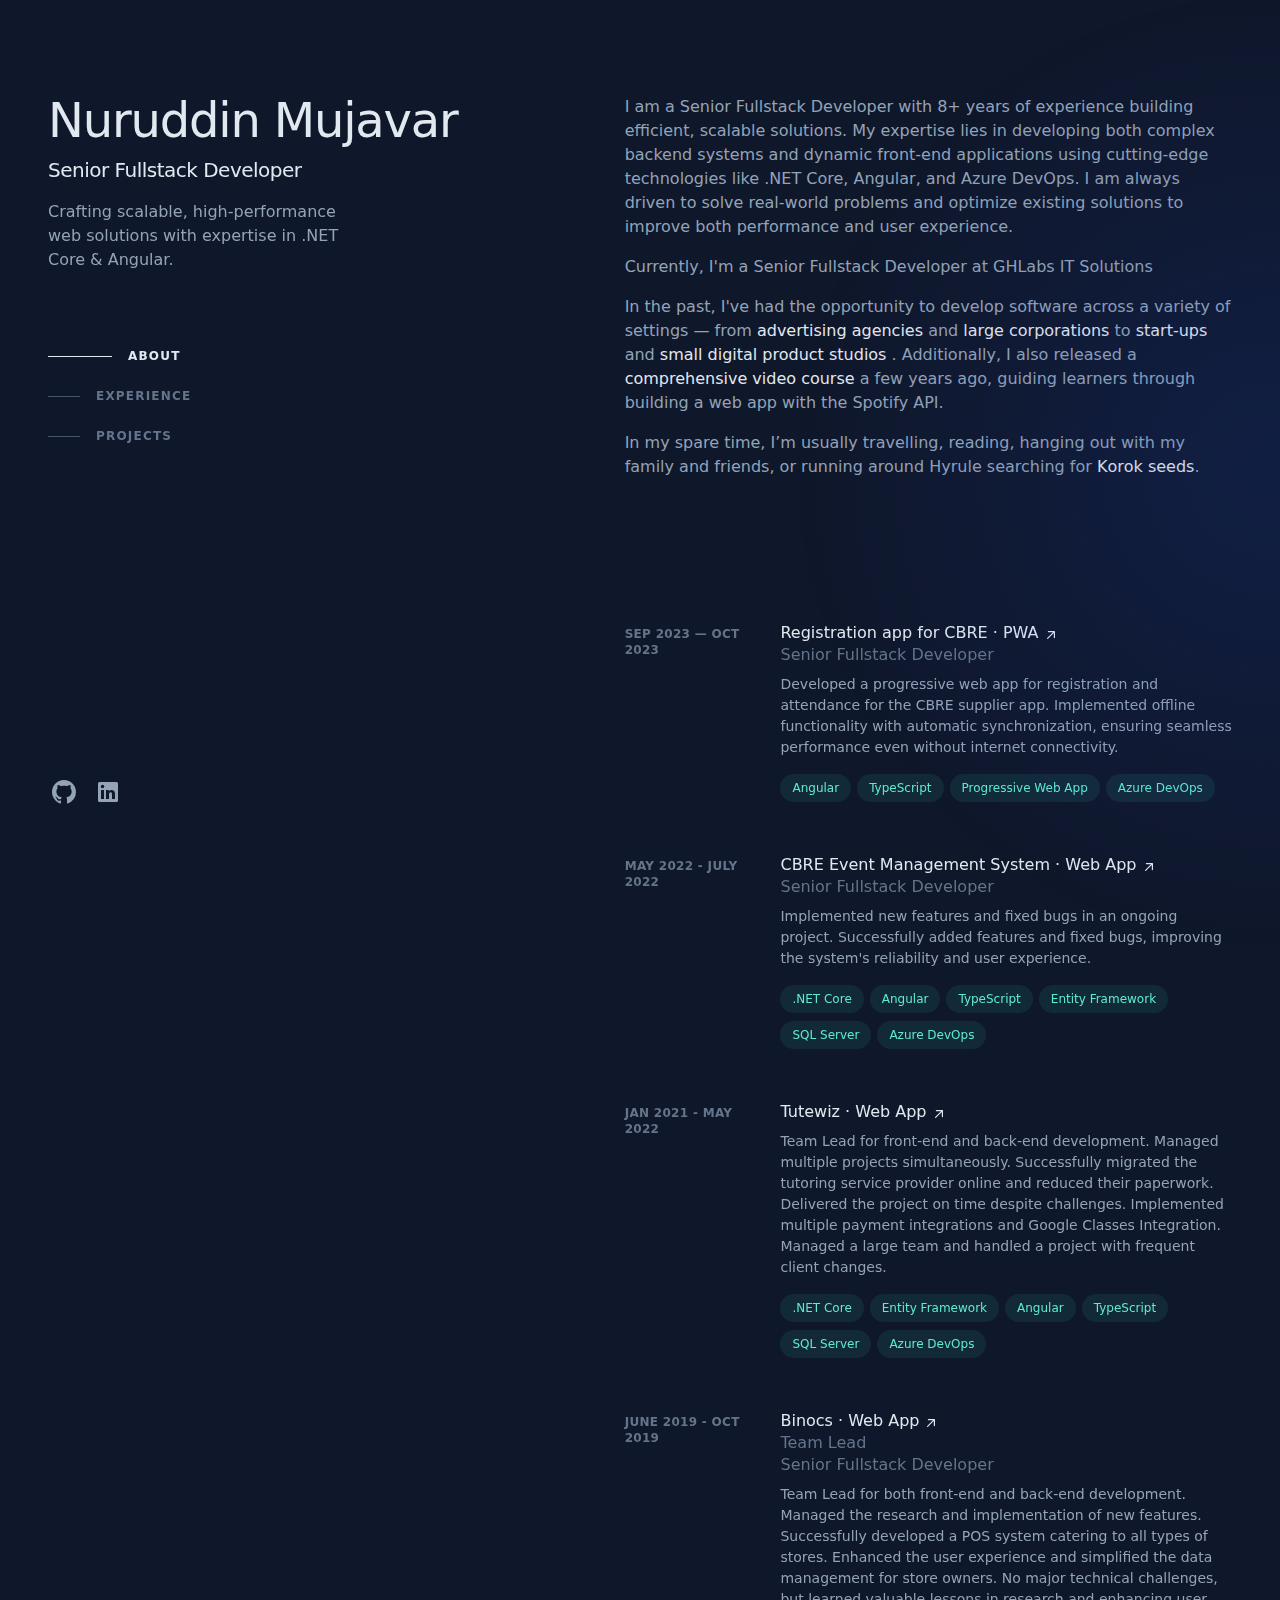
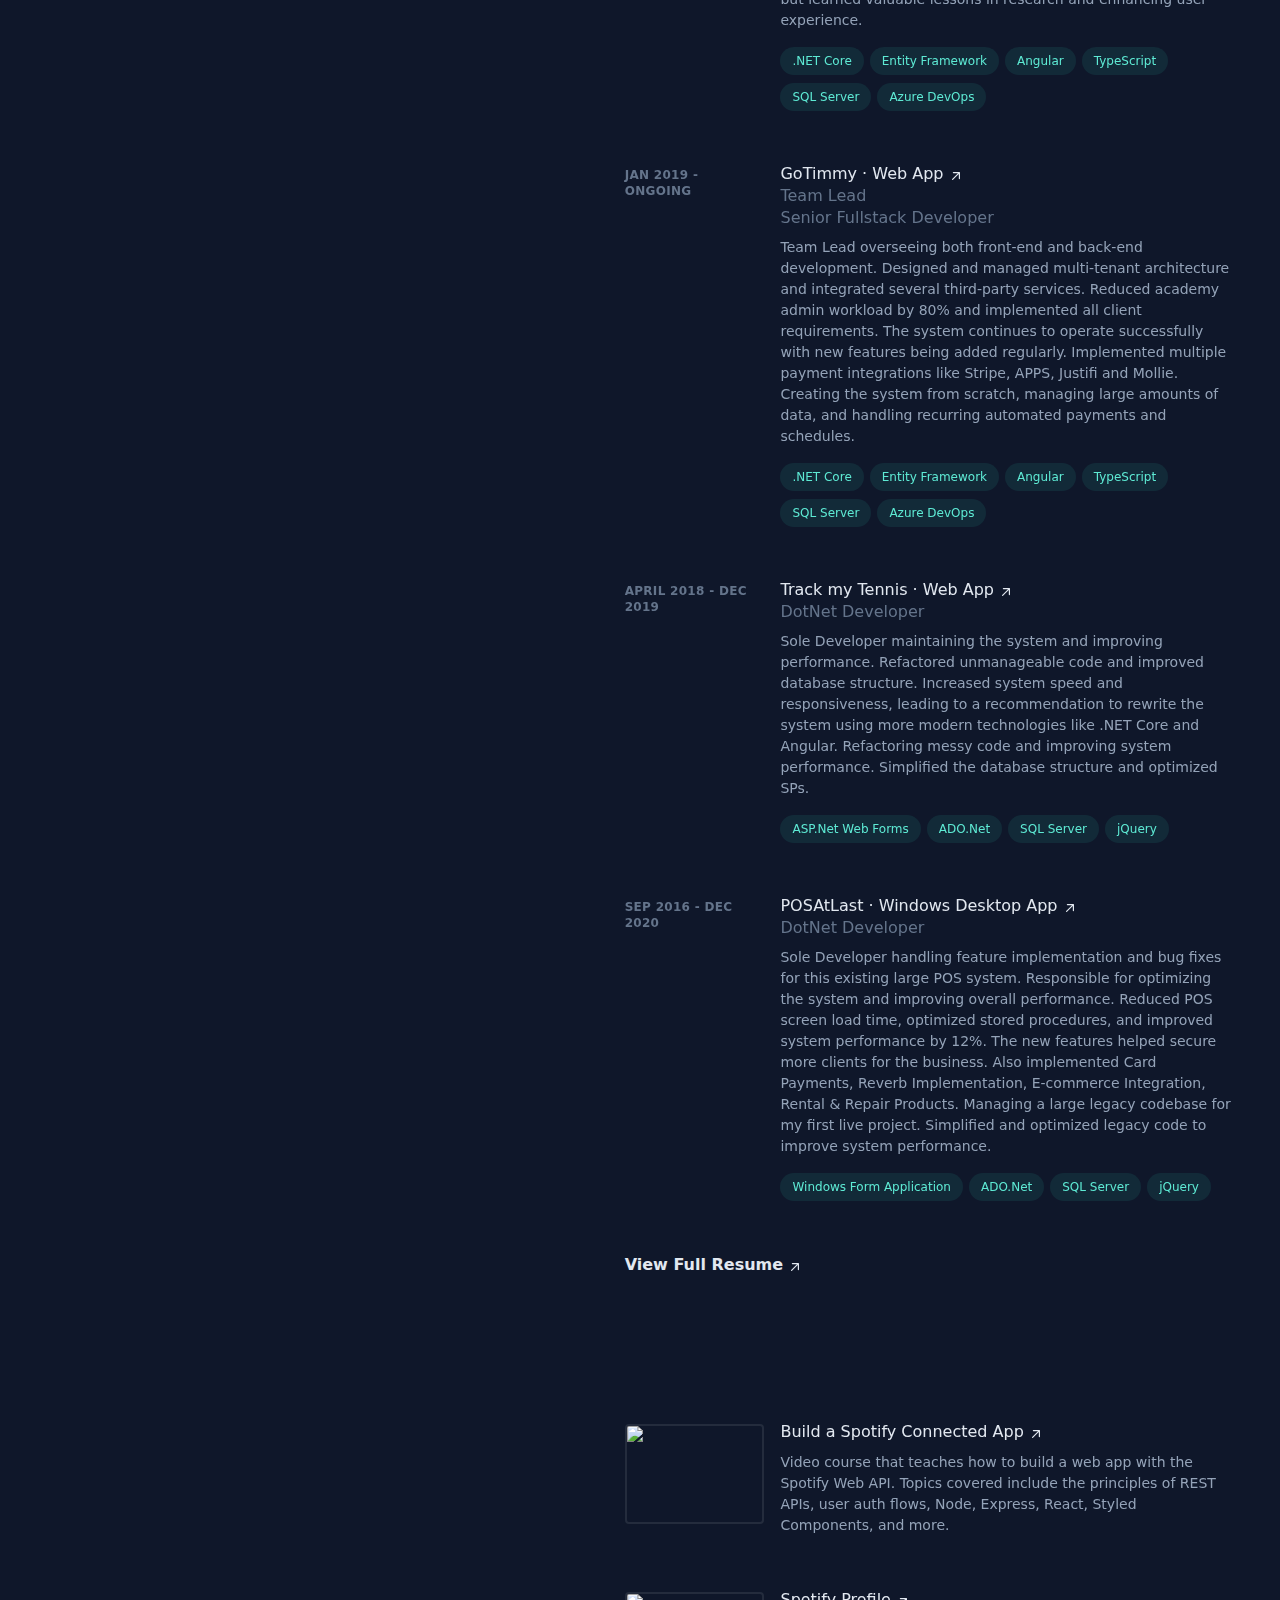
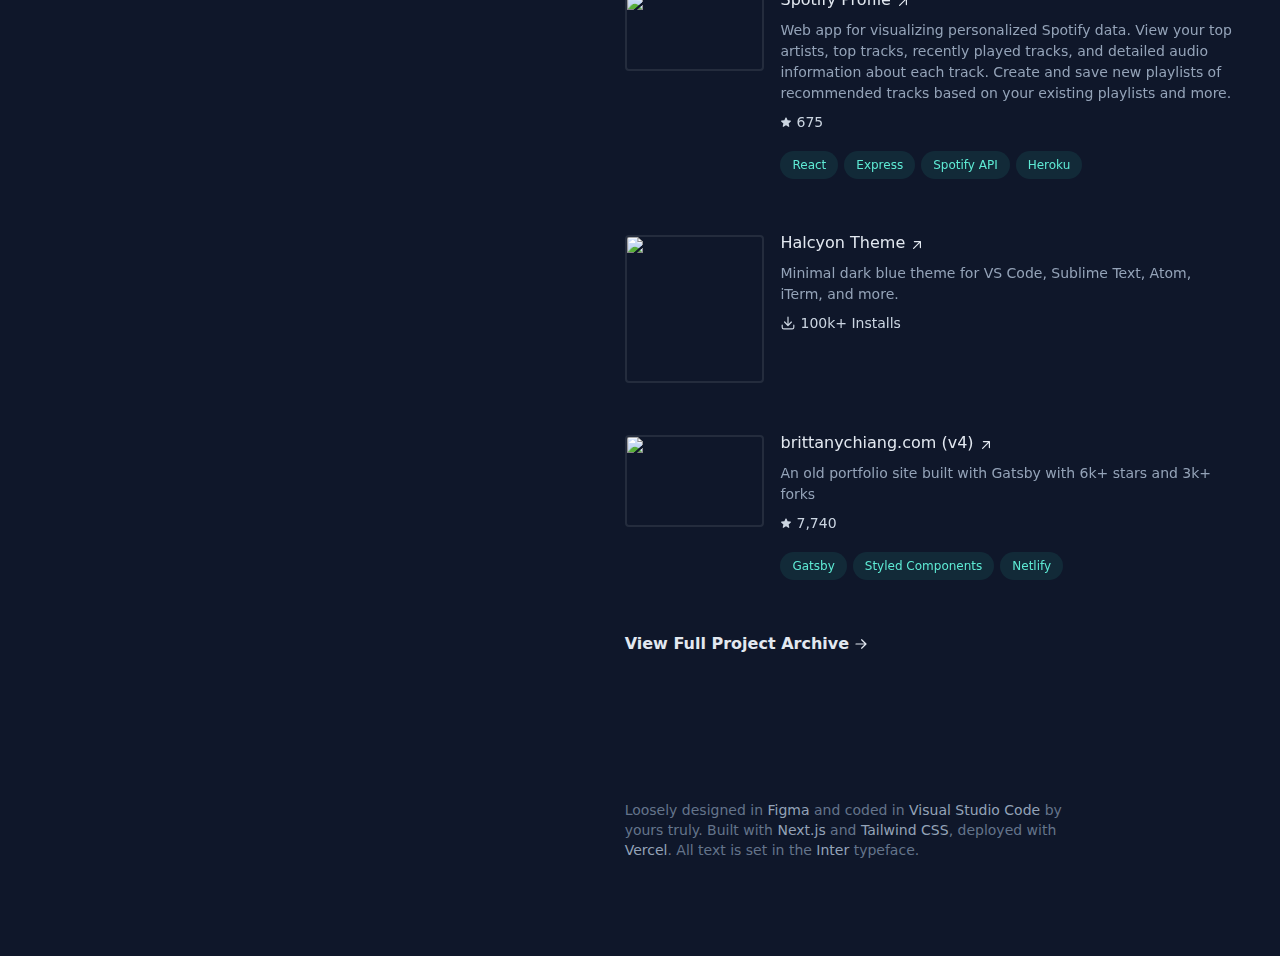
==== commit 680ba92c: "commit" ====
--- a/index.html
+++ b/index.html
@@ -20,8 +20,44 @@
                 <header
                     class="lg:sticky lg:top-0 lg:flex lg:max-h-screen lg:w-[48%] lg:flex-col lg:justify-between lg:py-24">
                     <div>
-                        <h1 class="text-4xl font-bold tracking-tight text-slate-200 sm:text-5xl"><a href="/">Nuruddin
-                                Mujavar</a></h1>
+                        <h1 class="text-4xl font-bold tracking-tight text-slate-200 sm:text-5xl">
+                            <a href="./index.html">
+                                <span class="group/korok inline-flex lg:cursor-[url('./images/koroks/Elma.png'),_pointer] lg:font-medium lg:text-slate-200"><span
+                                        class="sr-only">Nuruddin Mujavar</span><span
+                                        class="group-hover/korok:text-red-400 transition duration-75 group-hover/korok:-translate-y-px delay-[50ms]"
+                                        aria-hidden="true">N</span><span
+                                        class="group-hover/korok:text-orange-400 transition duration-75 group-hover/korok:-translate-y-px delay-[75ms]"
+                                        aria-hidden="true">u</span><span
+                                        class="group-hover/korok:text-yellow-400 transition duration-75 group-hover/korok:-translate-y-px delay-[100ms]"
+                                        aria-hidden="true">r</span><span
+                                        class="group-hover/korok:text-lime-400 transition duration-75 group-hover/korok:-translate-y-px delay-[125ms]"
+                                        aria-hidden="true">u</span><span
+                                        class="group-hover/korok:text-green-400 transition duration-75 group-hover/korok:-translate-y-px delay-[150ms]"
+                                        aria-hidden="true">d</span><span
+                                        class="group-hover/korok:text-green-400 transition duration-75 group-hover/korok:-translate-y-px delay-[150ms]"
+                                        aria-hidden="true">d</span><span
+                                        class="group-hover/korok:text-green-400 transition duration-75 group-hover/korok:-translate-y-px delay-[150ms]"
+                                        aria-hidden="true">i</span><span
+                                        class="group-hover/korok:text-green-400 transition duration-75 group-hover/korok:-translate-y-px delay-[150ms]"
+                                        aria-hidden="true">n</span><span
+                                        class="group-hover/korok:text-teal-400 transition duration-75 group-hover/korok:-translate-y-px delay-[175ms]"
+                                        aria-hidden="true">&nbsp;</span><span
+                                        class="group-hover/korok:text-cyan-400 transition duration-75 group-hover/korok:-translate-y-px delay-[200ms]"
+                                        aria-hidden="true">M</span><span
+                                        class="group-hover/korok:text-sky-400 transition duration-75 group-hover/korok:-translate-y-px delay-[225ms]"
+                                        aria-hidden="true">u</span><span
+                                        class="group-hover/korok:text-blue-400 transition duration-75 group-hover/korok:-translate-y-px delay-[250ms]"
+                                        aria-hidden="true">j</span><span
+                                        class="group-hover/korok:text-indigo-400 transition duration-75 group-hover/korok:-translate-y-px delay-[275ms]"
+                                        aria-hidden="true">a</span><span
+                                        class="group-hover/korok:text-violet-400 transition duration-75 group-hover/korok:-translate-y-px delay-[300ms]"
+                                        aria-hidden="true">v</span><span
+                                        class="group-hover/korok:text-violet-400 transition duration-75 group-hover/korok:-translate-y-px delay-[300ms]"
+                                        aria-hidden="true">a</span><span
+                                        class="group-hover/korok:text-violet-400 transition duration-75 group-hover/korok:-translate-y-px delay-[300ms]"
+                                        aria-hidden="true">r</span></span>
+                                    </a>
+                                    </h1>
                         <h2 class="mt-3 text-lg font-medium tracking-tight text-slate-200 sm:text-xl">Senior Fullstack
                             Developer</h2>
                         <p class="mt-4 max-w-xs leading-normal">Crafting scalable, high-performance web solutions with
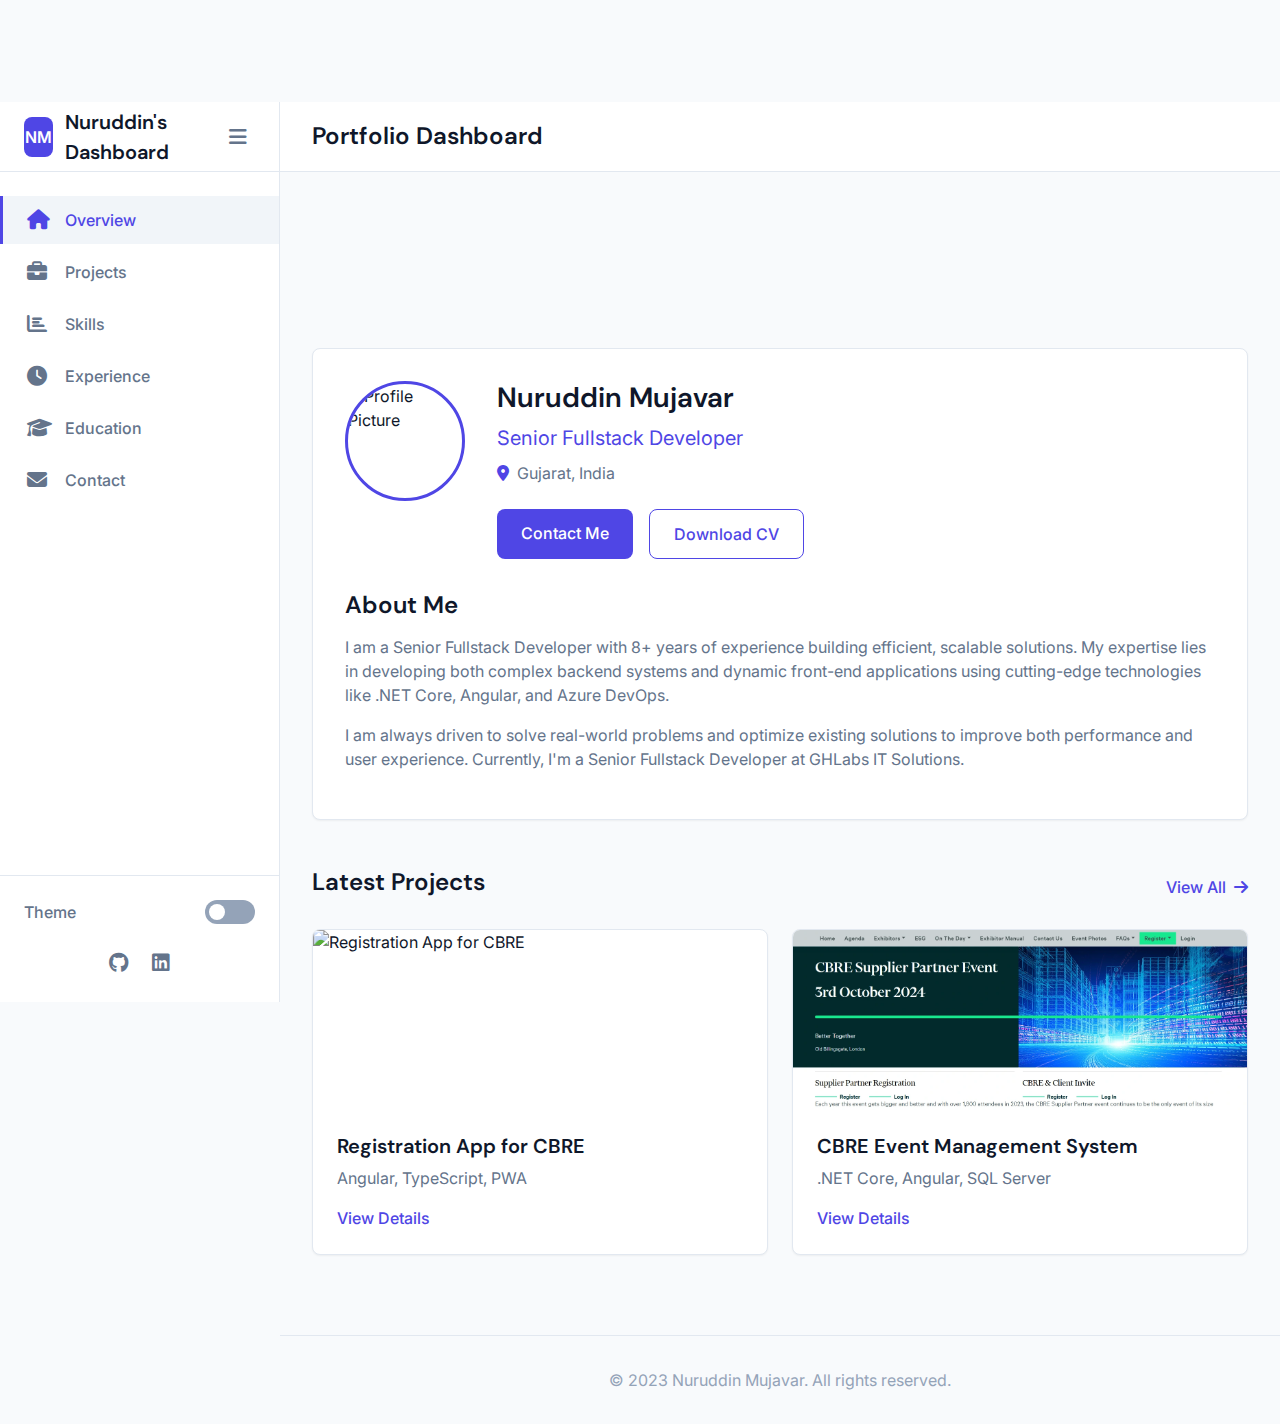
==== commit d288f087: "dashboard portfolio implementation" ====
--- a/index.html
+++ b/index.html
@@ -1,951 +1,631 @@
 <!DOCTYPE html>
-<html>
-
+<html lang="en">
 <head>
-    <title>Nuruddin Mujavar | Fullstack Teamlead | Senior Fullstack Developer</title>
-    <meta charset="utf-8">
-    <meta name="viewport" content="width=device-width, initial-scale=1, minimum-scale=1" />
-    <link rel="stylesheet" href="./styles.css">
+    <meta charset="UTF-8">
+    <meta name="viewport" content="width=device-width, initial-scale=1.0">
+    <title>Nuruddin Mujavar - Portfolio Dashboard</title>
+    <link rel="stylesheet" href="css/styles.css">
+    <link rel="preconnect" href="https://fonts.googleapis.com">
+    <link rel="preconnect" href="https://fonts.gstatic.com" crossorigin>
+    <link href="https://fonts.googleapis.com/css2?family=DM+Sans:opsz,wght@9..40,400;9..40,500;9..40,600;9..40,700&family=Inter:wght@300;400;500;600;700&display=swap" rel="stylesheet">
+    <link rel="stylesheet" href="https://cdnjs.cloudflare.com/ajax/libs/font-awesome/6.4.0/css/all.min.css">
+    <script src="https://cdn.jsdelivr.net/npm/chart.js"></script>
 </head>
-
-<body style="background-color: rgb(15 23 42 / var(--tw-bg-opacity))">
-    <div class="__variable_20b187 group/spotlight relative snipcss-XUMZr">
-        <div class="pointer-events-none fixed inset-0 z-30 transition duration-300 lg:absolute style-dw1KZ"
-            id="style-dw1KZ"></div>
-        <div class="mx-auto min-h-screen max-w-screen-xl px-6 py-12 font-sans md:px-12 md:py-16 lg:py-0">
-            <a href="#content"
-                class="absolute left-0 top-0 block -translate-x-full rounded bg-gradient-to-br from-teal-400 via-blue-500 to-purple-600 px-4 py-3 text-sm font-bold uppercase tracking-widest text-white focus-visible:translate-x-0">Skip
-                to Content</a>
-            <div class="lg:flex lg:justify-between lg:gap-4">
-                <header
-                    class="lg:sticky lg:top-0 lg:flex lg:max-h-screen lg:w-[48%] lg:flex-col lg:justify-between lg:py-24">
-                    <div>
-                        <h1 class="text-4xl font-bold tracking-tight text-slate-200 sm:text-5xl">
-                            <a href="./index.html">
-                                <span class="group/korok inline-flex lg:cursor-[url('./images/koroks/Elma.png'),_pointer] lg:font-medium lg:text-slate-200"><span
-                                        class="sr-only">Nuruddin Mujavar</span><span
-                                        class="group-hover/korok:text-red-400 transition duration-75 group-hover/korok:-translate-y-px delay-[50ms]"
-                                        aria-hidden="true">N</span><span
-                                        class="group-hover/korok:text-orange-400 transition duration-75 group-hover/korok:-translate-y-px delay-[75ms]"
-                                        aria-hidden="true">u</span><span
-                                        class="group-hover/korok:text-yellow-400 transition duration-75 group-hover/korok:-translate-y-px delay-[100ms]"
-                                        aria-hidden="true">r</span><span
-                                        class="group-hover/korok:text-lime-400 transition duration-75 group-hover/korok:-translate-y-px delay-[125ms]"
-                                        aria-hidden="true">u</span><span
-                                        class="group-hover/korok:text-green-400 transition duration-75 group-hover/korok:-translate-y-px delay-[150ms]"
-                                        aria-hidden="true">d</span><span
-                                        class="group-hover/korok:text-green-400 transition duration-75 group-hover/korok:-translate-y-px delay-[150ms]"
-                                        aria-hidden="true">d</span><span
-                                        class="group-hover/korok:text-green-400 transition duration-75 group-hover/korok:-translate-y-px delay-[150ms]"
-                                        aria-hidden="true">i</span><span
-                                        class="group-hover/korok:text-green-400 transition duration-75 group-hover/korok:-translate-y-px delay-[150ms]"
-                                        aria-hidden="true">n</span><span
-                                        class="group-hover/korok:text-teal-400 transition duration-75 group-hover/korok:-translate-y-px delay-[175ms]"
-                                        aria-hidden="true">&nbsp;</span><span
-                                        class="group-hover/korok:text-cyan-400 transition duration-75 group-hover/korok:-translate-y-px delay-[200ms]"
-                                        aria-hidden="true">M</span><span
-                                        class="group-hover/korok:text-sky-400 transition duration-75 group-hover/korok:-translate-y-px delay-[225ms]"
-                                        aria-hidden="true">u</span><span
-                                        class="group-hover/korok:text-blue-400 transition duration-75 group-hover/korok:-translate-y-px delay-[250ms]"
-                                        aria-hidden="true">j</span><span
-                                        class="group-hover/korok:text-indigo-400 transition duration-75 group-hover/korok:-translate-y-px delay-[275ms]"
-                                        aria-hidden="true">a</span><span
-                                        class="group-hover/korok:text-violet-400 transition duration-75 group-hover/korok:-translate-y-px delay-[300ms]"
-                                        aria-hidden="true">v</span><span
-                                        class="group-hover/korok:text-violet-400 transition duration-75 group-hover/korok:-translate-y-px delay-[300ms]"
-                                        aria-hidden="true">a</span><span
-                                        class="group-hover/korok:text-violet-400 transition duration-75 group-hover/korok:-translate-y-px delay-[300ms]"
-                                        aria-hidden="true">r</span></span>
-                                    </a>
-                                    </h1>
-                        <h2 class="mt-3 text-lg font-medium tracking-tight text-slate-200 sm:text-xl">Senior Fullstack
-                            Developer</h2>
-                        <p class="mt-4 max-w-xs leading-normal">Crafting scalable, high-performance web solutions with
-                            expertise in .NET Core & Angular.</p>
-                        <nav class="nav hidden lg:block" aria-label="In-page jump links">
-                            <ul class="mt-16 w-max">
-                                <li><a class="group flex items-center py-3 active" href="#about">
-                                        <span
-                                            class="nav-indicator mr-4 h-px w-8 bg-slate-600 transition-all group-hover:w-16 group-hover:bg-slate-200 group-focus-visible:w-16 group-focus-visible:bg-slate-200 motion-reduce:transition-none"></span>
-                                        <span
-                                            class="nav-text text-xs font-bold uppercase tracking-widest text-slate-500 group-hover:text-slate-200 group-focus-visible:text-slate-200">About</span></a>
-                                </li>
-                                <li><a class="group flex items-center py-3 " href="#experience">
-                                        <span
-                                            class="nav-indicator mr-4 h-px w-8 bg-slate-600 transition-all group-hover:w-16 group-hover:bg-slate-200 group-focus-visible:w-16 group-focus-visible:bg-slate-200 motion-reduce:transition-none"></span>
-                                        <span
-                                            class="nav-text text-xs font-bold uppercase tracking-widest text-slate-500 group-hover:text-slate-200 group-focus-visible:text-slate-200">Experience</span></a>
-                                </li>
-                                <li><a class="group flex items-center py-3 " href="#projects">
-                                        <span
-                                            class="nav-indicator mr-4 h-px w-8 bg-slate-600 transition-all group-hover:w-16 group-hover:bg-slate-200 group-focus-visible:w-16 group-focus-visible:bg-slate-200 motion-reduce:transition-none"></span>
-                                        <span
-                                            class="nav-text text-xs font-bold uppercase tracking-widest text-slate-500 group-hover:text-slate-200 group-focus-visible:text-slate-200">Projects</span></a>
-                                </li>
-                            </ul>
-                        </nav>
-                    </div>
-                    <ul class="ml-1 mt-8 flex items-center" aria-label="Social media">
-                        <li class="mr-5 shrink-0 text-xs"><a class="block hover:text-slate-200"
-                                href="https://github.com/NMSaiyed" target="_blank" rel="noreferrer noopener"
-                                aria-label="GitHub (opens in a new tab)" title="GitHub"><span
-                                    class="sr-only">GitHub</span><svg xmlns="http://www.w3.org/2000/svg"
-                                    viewBox="0 0 16 16" fill="currentColor" class="h-6 w-6" aria-hidden="true">
-                                    <path
-                                        d="M8 0C3.58 0 0 3.58 0 8c0 3.54 2.29 6.53 5.47 7.59.4.07.55-.17.55-.38 0-.19-.01-.82-.01-1.49-2.01.37-2.53-.49-2.69-.94-.09-.23-.48-.94-.82-1.13-.28-.15-.68-.52-.01-.53.63-.01 1.08.58 1.23.82.72 1.21 1.87.87 2.33.66.07-.52.28-.87.51-1.07-1.78-.2-3.64-.89-3.64-3.95 0-.87.31-1.59.82-2.15-.08-.2-.36-1.02.08-2.12 0 0 .67-.21 2.2.82.64-.18 1.32-.27 2-.27.68 0 1.36.09 2 .27 1.53-1.04 2.2-.82 2.2-.82.44 1.1.16 1.92.08 2.12.51.56.82 1.27.82 2.15 0 3.07-1.87 3.75-3.65 3.95.29.25.54.73.54 1.48 0 1.07-.01 1.93-.01 2.2 0 .21.15.46.55.38A8.013 8.013 0 0016 8c0-4.42-3.58-8-8-8z">
-                                    </path>
-                                </svg></a></li>
-                        <li class="mr-5 shrink-0 text-xs"><a class="block hover:text-slate-200"
-                                href="www.linkedin.com/in/nuruddin-mujavar" target="_blank" rel="noreferrer noopener"
-                                aria-label="LinkedIn (opens in a new tab)" title="LinkedIn"><span
-                                    class="sr-only">LinkedIn</span><svg xmlns="http://www.w3.org/2000/svg"
-                                    viewBox="0 0 24 24" fill="currentColor" class="h-6 w-6" aria-hidden="true">
-                                    <path
-                                        d="M20.5 2h-17A1.5 1.5 0 002 3.5v17A1.5 1.5 0 003.5 22h17a1.5 1.5 0 001.5-1.5v-17A1.5 1.5 0 0020.5 2zM8 19H5v-9h3zM6.5 8.25A1.75 1.75 0 118.3 6.5a1.78 1.78 0 01-1.8 1.75zM19 19h-3v-4.74c0-1.42-.6-1.93-1.38-1.93A1.74 1.74 0 0013 14.19a.66.66 0 000 .14V19h-3v-9h2.9v1.3a3.11 3.11 0 012.7-1.4c1.55 0 3.36.86 3.36 3.66z">
-                                    </path>
-                                </svg></a></li>
-                        <!-- <li class="mr-5 shrink-0 text-xs"><a class="block hover:text-slate-200"
-                                href="https://codepen.io/bchiang7" target="_blank" rel="noreferrer noopener"
-                                aria-label="CodePen (opens in a new tab)" title="CodePen"><span
-                                    class="sr-only">CodePen</span><svg xmlns="http://www.w3.org/2000/svg"
-                                    viewBox="0 0 64 64" fill="none" stroke="currentColor" stroke-width="2"
-                                    stroke-linecap="round" stroke-linejoin="round" class="h-6 w-6" aria-hidden="true">
-                                    <path
-                                        d="M3.06 41.732L32 60.932l28.94-19.2V22.268L32 3.068l-28.94 19.2zm57.878 0L32 22.268 3.06 41.732m0-19.463L32 41.47l28.94-19.2M32 3.068v19.2m0 19.463v19.2"
-                                        stroke-width="5"></path>
-                                </svg></a></li> -->
-                        <!-- <li class="mr-5 shrink-0 text-xs"><a class="block hover:text-slate-200"
-                                href="https://instagram.com/bchiang7" target="_blank" rel="noreferrer noopener"
-                                aria-label="Instagram (opens in a new tab)" title="Instagram"><span
-                                    class="sr-only">Instagram</span><svg xmlns="http://www.w3.org/2000/svg"
-                                    viewBox="0 0 1000 1000" fill="currentColor" class="h-6 w-6" aria-hidden="true">
-                                    <path
-                                        d="M295.42,6c-53.2,2.51-89.53,11-121.29,23.48-32.87,12.81-60.73,30-88.45,57.82S40.89,143,28.17,175.92c-12.31,31.83-20.65,68.19-23,121.42S2.3,367.68,2.56,503.46,3.42,656.26,6,709.6c2.54,53.19,11,89.51,23.48,121.28,12.83,32.87,30,60.72,57.83,88.45S143,964.09,176,976.83c31.8,12.29,68.17,20.67,121.39,23s70.35,2.87,206.09,2.61,152.83-.86,206.16-3.39S799.1,988,830.88,975.58c32.87-12.86,60.74-30,88.45-57.84S964.1,862,976.81,829.06c12.32-31.8,20.69-68.17,23-121.35,2.33-53.37,2.88-70.41,2.62-206.17s-.87-152.78-3.4-206.1-11-89.53-23.47-121.32c-12.85-32.87-30-60.7-57.82-88.45S862,40.87,829.07,28.19c-31.82-12.31-68.17-20.7-121.39-23S637.33,2.3,501.54,2.56,348.75,3.4,295.42,6m5.84,903.88c-48.75-2.12-75.22-10.22-92.86-17-23.36-9-40-19.88-57.58-37.29s-28.38-34.11-37.5-57.42c-6.85-17.64-15.1-44.08-17.38-92.83-2.48-52.69-3-68.51-3.29-202s.22-149.29,2.53-202c2.08-48.71,10.23-75.21,17-92.84,9-23.39,19.84-40,37.29-57.57s34.1-28.39,57.43-37.51c17.62-6.88,44.06-15.06,92.79-17.38,52.73-2.5,68.53-3,202-3.29s149.31.21,202.06,2.53c48.71,2.12,75.22,10.19,92.83,17,23.37,9,40,19.81,57.57,37.29s28.4,34.07,37.52,57.45c6.89,17.57,15.07,44,17.37,92.76,2.51,52.73,3.08,68.54,3.32,202s-.23,149.31-2.54,202c-2.13,48.75-10.21,75.23-17,92.89-9,23.35-19.85,40-37.31,57.56s-34.09,28.38-57.43,37.5c-17.6,6.87-44.07,15.07-92.76,17.39-52.73,2.48-68.53,3-202.05,3.29s-149.27-.25-202-2.53m407.6-674.61a60,60,0,1,0,59.88-60.1,60,60,0,0,0-59.88,60.1M245.77,503c.28,141.8,115.44,256.49,257.21,256.22S759.52,643.8,759.25,502,643.79,245.48,502,245.76,245.5,361.22,245.77,503m90.06-.18a166.67,166.67,0,1,1,167,166.34,166.65,166.65,0,0,1-167-166.34">
-                                    </path>
-                                </svg></a></li> -->
-                        <!-- <li class="mr-5 shrink-0 text-xs"><a class="block hover:text-slate-200"
-                                href="https://www.goodreads.com/user/show/143480747-brittany-chiang" target="_blank"
-                                rel="noreferrer noopener" aria-label="Goodreads (opens in a new tab)"
-                                title="Goodreads"><span class="sr-only">Goodreads</span><svg
-                                    xmlns="http://www.w3.org/2000/svg" viewBox="0 0 1024 1024" fill="currentColor"
-                                    class="h-6 w-6" aria-hidden="true">
-                                    <path
-                                        d="M663.8 382.4c10.2 74.6-9.4 158-71.8 201.4-44.6 31-105.6 28.2-141.6 11.4-74.2-34.6-99-117.2-93.6-194.4 8.6-121.8 81.8-175.8 150.6-175 93.8-0.4 143.6 63.6 156.4 156.6zM960 176v672c0 61.8-50.2 112-112 112H176c-61.8 0-112-50.2-112-112V176c0-61.8 50.2-112 112-112h672c61.8 0 112 50.2 112 112zM724 626.4s-0.2-68-0.2-434.6h-58v80.6c-1.6 0.6-2.4-1-3.2-2.4-19.2-41.4-71.8-92.6-152-92-103.8 0.8-174.4 62.4-201.2 155.6-8.6 29.8-11.6 60.2-11 91.2 3.4 155.8 90.2 235.6 224.8 230.4 57.8-2.2 109-34 138-90.4 1-2 2.2-3.8 3.4-5.8 0.4 0.2 0.8 0.2 1.2 0.4 0.6 7.6 0.4 61.4 0.2 69-0.4 29.6-4 59-14.4 87-15.6 42-44.6 69.4-89 79-35.6 7.8-71.2 7.6-106.4-2.4-43-12.2-73-38-82.2-83.6-0.6-3.2-2.6-2.6-4.6-2.6h-53.6c1.6 21.2 6.4 40.6 17 58.4 48.4 81 165.4 97 256.4 74.8 99.8-24.6 134.6-109.8 134.8-212.6z"
-                                        fill=""></path>
-                                </svg></a></li> -->
-                    </ul>
-                </header>
-                <main id="content" class="pt-24 lg:w-[52%] lg:py-24">
-                    <section id="about" class="mb-16 scroll-mt-16 md:mb-24 lg:mb-36 lg:scroll-mt-24"
-                        aria-label="About me">
-                        <div
-                            class="sticky top-0 z-20 -mx-6 mb-4 w-screen bg-slate-900/75 px-6 py-5 backdrop-blur md:-mx-12 md:px-12 lg:sr-only lg:relative lg:top-auto lg:mx-auto lg:w-full lg:px-0 lg:py-0 lg:opacity-0">
-                            <h2 class="text-sm font-bold uppercase tracking-widest text-slate-200 lg:sr-only">About</h2>
-                        </div>
-                        <div>
-                            <p class="mb-4">I am a Senior Fullstack Developer with 8+ years of experience building efficient, scalable solutions.
-                                My expertise lies in developing both complex backend systems and dynamic front-end applications using cutting-edge technologies like .NET Core, Angular, and Azure DevOps.
-                                I am always driven to solve real-world problems and optimize existing solutions to improve both performance and user experience.</p>
-                            <p class="mb-4">Currently, I'm a Senior Fullstack Developer at GHLabs IT Solutions
-                                <!-- <a
-                                    class="font-medium text-slate-200 hover:text-teal-300 focus-visible:text-teal-300"
-                                    href="https://www.klaviyo.com/" target="_blank" rel="noreferrer noopener"
-                                    aria-label="GHLabs (opens in a new tab)">Klaviyo</a>, specializing in
-                                accessibility. I contribute to the creation and maintenance of UI components that power
-                                Klaviyo’s frontend, ensuring our platform meets web accessibility standards and best
-                                practices to deliver an inclusive user experience. -->
-                            </p>
-                            <p class="mb-4">In the past, I've had the opportunity to develop software across a variety
-                                of settings — from 
-                                <a
-                                    class="font-medium text-slate-200 hover:text-teal-300 focus-visible:text-teal-300"
-                                    href="https://us.mullenlowe.com/" target="_blank" rel="noreferrer noopener"
-                                    aria-label="advertising agency (opens in a new tab)">advertising agencies</a> 
-                                    and 
-                                    <a
-                                    class="font-medium text-slate-200 hover:text-teal-300 focus-visible:text-teal-300"
-                                    href="https://www.apple.com/apple-music/" target="_blank" rel="noreferrer noopener"
-                                    aria-label="huge corporation (opens in a new tab)">large corporations</a>
-                                     to 
-                                    <a
-                                    class="font-medium text-slate-200 hover:text-teal-300 focus-visible:text-teal-300"
-                                    href="https://starry.com/" target="_blank" rel="noreferrer noopener"
-                                    aria-label="start-up (opens in a new tab)">start-ups</a>
-                                     and 
-                                    <a
-                                    class="font-medium text-slate-200 hover:text-teal-300 focus-visible:text-teal-300"
-                                    href="https://upstatement.com/" target="_blank" rel="noreferrer noopener"
-                                    aria-label="digital product studio (opens in a new tab)">small digital product
-                                    studios</a>
-                                    . Additionally, I also released a 
-                                    <a
-                                    class="font-medium text-slate-200 hover:text-teal-300 focus-visible:text-teal-300"
-                                    href="https://www.newline.co/courses/build-a-spotify-connected-app" target="_blank"
-                                    rel="noreferrer noopener"
-                                    aria-label="online video course (opens in a new tab)">comprehensive video course</a>
-
-                                a few years ago, guiding learners through building a web app with the Spotify API.</p>
-                            <p>In my spare time, I’m usually travelling, reading, hanging out with my family and friends,
-                                or running around Hyrule searching for <span
-                                    class="group/korok inline-flex lg:cursor-[url('/images/koroks/Elma.png'),_pointer] lg:font-medium lg:text-slate-200"><span
-                                        class="sr-only">Korok seeds</span><span
-                                        class="group-hover/korok:text-red-400 transition duration-75 group-hover/korok:-translate-y-px delay-[50ms]"
-                                        aria-hidden="true">K</span><span
-                                        class="group-hover/korok:text-orange-400 transition duration-75 group-hover/korok:-translate-y-px delay-[75ms]"
-                                        aria-hidden="true">o</span><span
-                                        class="group-hover/korok:text-yellow-400 transition duration-75 group-hover/korok:-translate-y-px delay-[100ms]"
-                                        aria-hidden="true">r</span><span
-                                        class="group-hover/korok:text-lime-400 transition duration-75 group-hover/korok:-translate-y-px delay-[125ms]"
-                                        aria-hidden="true">o</span><span
-                                        class="group-hover/korok:text-green-400 transition duration-75 group-hover/korok:-translate-y-px delay-[150ms]"
-                                        aria-hidden="true">k</span><span
-                                        class="group-hover/korok:text-teal-400 transition duration-75 group-hover/korok:-translate-y-px delay-[175ms]"
-                                        aria-hidden="true">&nbsp;</span><span
-                                        class="group-hover/korok:text-cyan-400 transition duration-75 group-hover/korok:-translate-y-px delay-[200ms]"
-                                        aria-hidden="true">s</span><span
-                                        class="group-hover/korok:text-sky-400 transition duration-75 group-hover/korok:-translate-y-px delay-[225ms]"
-                                        aria-hidden="true">e</span><span
-                                        class="group-hover/korok:text-blue-400 transition duration-75 group-hover/korok:-translate-y-px delay-[250ms]"
-                                        aria-hidden="true">e</span><span
-                                        class="group-hover/korok:text-indigo-400 transition duration-75 group-hover/korok:-translate-y-px delay-[275ms]"
-                                        aria-hidden="true">d</span><span
-                                        class="group-hover/korok:text-violet-400 transition duration-75 group-hover/korok:-translate-y-px delay-[300ms]"
-                                        aria-hidden="true">s</span></span>.</p>
-                        </div>
-                    </section>
-                    <section id="experience" class="mb-16 scroll-mt-16 md:mb-24 lg:mb-36 lg:scroll-mt-24"
-                        aria-label="Work experience">
-                        <div
-                            class="sticky top-0 z-20 -mx-6 mb-4 w-screen bg-slate-900/75 px-6 py-5 backdrop-blur md:-mx-12 md:px-12 lg:sr-only lg:relative lg:top-auto lg:mx-auto lg:w-full lg:px-0 lg:py-0 lg:opacity-0">
-                            <h2 class="text-sm font-bold uppercase tracking-widest text-slate-200 lg:sr-only">Experience
-                            </h2>
-                        </div>
-                        <div>
-                            <ol class="group/list">
-                                <li class="mb-12">
-                                    <div
-                                        class="group relative grid pb-1 transition-all sm:grid-cols-8 sm:gap-8 md:gap-4 lg:hover:!opacity-100 lg:group-hover/list:opacity-50">
-                                        <div
-                                            class="absolute -inset-x-4 -inset-y-4 z-0 hidden rounded-md transition motion-reduce:transition-none lg:-inset-x-6 lg:block lg:group-hover:bg-slate-800/50 lg:group-hover:shadow-[inset_0_1px_0_0_rgba(148,163,184,0.1)] lg:group-hover:drop-shadow-lg">
-                                        </div>
-                                        <header
-                                            class="z-10 mb-2 mt-1 text-xs font-semibold uppercase tracking-wide text-slate-500 sm:col-span-2"
-                                            aria-label="Sep 2023 to Oct 2023">Sep 2023 — Oct 2023</header>
-                                        <div class="z-10 sm:col-span-6">
-                                            <h3 class="font-medium leading-snug text-slate-200">
-                                                <div><a class="inline-flex items-baseline font-medium leading-tight text-slate-200 hover:text-teal-300 focus-visible:text-teal-300  group/link text-base"
-                                                        href="https://www.klaviyo.com" target="_blank"
-                                                        rel="noreferrer noopener"
-                                                        aria-label="Senior Fullstack Developer at GHLabs (opens in a new tab)"><span
-                                                            class="absolute -inset-x-4 -inset-y-2.5 hidden rounded md:-inset-x-6 md:-inset-y-4 lg:block"></span><span>Registration app for CBRE · 
-                                                                <span class="inline-block">PWA<svg
-                                                                    xmlns="http://www.w3.org/2000/svg"
-                                                                    viewBox="0 0 20 20" fill="currentColor"
-                                                                    class="inline-block h-4 w-4 shrink-0 transition-transform group-hover/link:-translate-y-1 group-hover/link:translate-x-1 group-focus-visible/link:-translate-y-1 group-focus-visible/link:translate-x-1 motion-reduce:transition-none ml-1 translate-y-px"
-                                                                    aria-hidden="true">
-                                                                    <path fill-rule="evenodd"
-                                                                        d="M5.22 14.78a.75.75 0 001.06 0l7.22-7.22v5.69a.75.75 0 001.5 0v-7.5a.75.75 0 00-.75-.75h-7.5a.75.75 0 000 1.5h5.69l-7.22 7.22a.75.75 0 000 1.06z"
-                                                                        clip-rule="evenodd"></path>
-                                                                </svg></span></span></a></div>
-                                                                <div>
-                                                                    <div class="text-slate-500" aria-hidden="true">Senior Fullstack Developer</div>
-                                                                </div>
-                                            </h3>
-                                            <p class="mt-2 text-sm leading-normal">Developed a progressive web app for registration and attendance for the CBRE supplier app.
-                                                Implemented offline functionality with automatic synchronization, ensuring seamless performance even without internet connectivity.
-                                            </p>
-                                            <ul class="mt-2 flex flex-wrap" aria-label="Technologies used">
-                                                <li class="mr-1.5 mt-2">
-                                                    <div
-                                                        class="flex items-center rounded-full bg-teal-400/10 px-3 py-1 text-xs font-medium leading-5 text-teal-300 ">
-                                                        Angular</div>
-                                                </li>
-                                                <li class="mr-1.5 mt-2">
-                                                    <div
-                                                        class="flex items-center rounded-full bg-teal-400/10 px-3 py-1 text-xs font-medium leading-5 text-teal-300 ">
-                                                        TypeScript</div>
-                                                </li>
-                                                <li class="mr-1.5 mt-2">
-                                                    <div
-                                                        class="flex items-center rounded-full bg-teal-400/10 px-3 py-1 text-xs font-medium leading-5 text-teal-300 ">
-                                                        Progressive Web App</div>
-                                                </li>
-                                                <li class="mr-1.5 mt-2">
-                                                    <div
-                                                        class="flex items-center rounded-full bg-teal-400/10 px-3 py-1 text-xs font-medium leading-5 text-teal-300 ">
-                                                        Azure DevOps</div>
-                                                </li>
-                                            </ul>
-                                        </div>
-                                    </div>
-                                </li>
-                                <li class="mb-12">
-                                    <div
-                                        class="group relative grid pb-1 transition-all sm:grid-cols-8 sm:gap-8 md:gap-4 lg:hover:!opacity-100 lg:group-hover/list:opacity-50">
-                                        <div
-                                            class="absolute -inset-x-4 -inset-y-4 z-0 hidden rounded-md transition motion-reduce:transition-none lg:-inset-x-6 lg:block lg:group-hover:bg-slate-800/50 lg:group-hover:shadow-[inset_0_1px_0_0_rgba(148,163,184,0.1)] lg:group-hover:drop-shadow-lg">
-                                        </div>
-                                        <header
-                                            class="z-10 mb-2 mt-1 text-xs font-semibold uppercase tracking-wide text-slate-500 sm:col-span-2"
-                                            aria-label="May 2022 to July 2022">May 2022 - July 2022</header>
-                                        <div class="z-10 sm:col-span-6">
-                                            <h3 class="font-medium leading-snug text-slate-200">
-                                                <div><a class="inline-flex items-baseline font-medium leading-tight text-slate-200 hover:text-teal-300 focus-visible:text-teal-300  group/link text-base"
-                                                        href="https://upstatement.com" target="_blank"
-                                                        rel="noreferrer noopener"
-                                                        aria-label="Senior Fullstack Developer at GHLabs (opens in a new tab)"><span
-                                                            class="absolute -inset-x-4 -inset-y-2.5 hidden rounded md:-inset-x-6 md:-inset-y-4 lg:block"></span><span>CBRE Event Management System · 
-                                                                 <span class="inline-block">Web App<svg
-                                                                    xmlns="http://www.w3.org/2000/svg"
-                                                                    viewBox="0 0 20 20" fill="currentColor"
-                                                                    class="inline-block h-4 w-4 shrink-0 transition-transform group-hover/link:-translate-y-1 group-hover/link:translate-x-1 group-focus-visible/link:-translate-y-1 group-focus-visible/link:translate-x-1 motion-reduce:transition-none ml-1 translate-y-px"
-                                                                    aria-hidden="true">
-                                                                    <path fill-rule="evenodd"
-                                                                        d="M5.22 14.78a.75.75 0 001.06 0l7.22-7.22v5.69a.75.75 0 001.5 0v-7.5a.75.75 0 00-.75-.75h-7.5a.75.75 0 000 1.5h5.69l-7.22 7.22a.75.75 0 000 1.06z"
-                                                                        clip-rule="evenodd"></path>
-                                                                </svg></span></span></a></div>
-                                                <div>
-                                                    <div class="text-slate-500" aria-hidden="true">Senior Fullstack Developer</div>
-                                                </div>
-                                            </h3>
-                                            <p class="mt-2 text-sm leading-normal">Implemented new features and fixed bugs in an ongoing project.
-                                                Successfully added features and fixed bugs, improving the system's reliability and user experience.
-                                            </p>
-                                            <ul class="mt-2 flex flex-wrap" aria-label="Technologies used">
-                                                <li class="mr-1.5 mt-2">
-                                                    <div
-                                                        class="flex items-center rounded-full bg-teal-400/10 px-3 py-1 text-xs font-medium leading-5 text-teal-300 ">
-                                                        .NET Core</div>
-                                                </li>
-                                                <li class="mr-1.5 mt-2">
-                                                    <div
-                                                        class="flex items-center rounded-full bg-teal-400/10 px-3 py-1 text-xs font-medium leading-5 text-teal-300 ">
-                                                        Angular</div>
-                                                </li>
-                                                <li class="mr-1.5 mt-2">
-                                                    <div
-                                                        class="flex items-center rounded-full bg-teal-400/10 px-3 py-1 text-xs font-medium leading-5 text-teal-300 ">
-                                                        TypeScript</div>
-                                                </li>
-                                                <li class="mr-1.5 mt-2">
-                                                    <div
-                                                        class="flex items-center rounded-full bg-teal-400/10 px-3 py-1 text-xs font-medium leading-5 text-teal-300 ">
-                                                        Entity Framework</div>
-                                                </li>
-                                                <li class="mr-1.5 mt-2">
-                                                    <div
-                                                        class="flex items-center rounded-full bg-teal-400/10 px-3 py-1 text-xs font-medium leading-5 text-teal-300 ">
-                                                        SQL Server</div>
-                                                </li>
-                                                <li class="mr-1.5 mt-2">
-                                                    <div
-                                                        class="flex items-center rounded-full bg-teal-400/10 px-3 py-1 text-xs font-medium leading-5 text-teal-300 ">
-                                                        Azure DevOps</div>
-                                                </li>
-                                            </ul>
-                                        </div>
-                                    </div>
-                                </li>
-                                <li class="mb-12">
-                                    <div
-                                        class="group relative grid pb-1 transition-all sm:grid-cols-8 sm:gap-8 md:gap-4 lg:hover:!opacity-100 lg:group-hover/list:opacity-50">
-                                        <div
-                                            class="absolute -inset-x-4 -inset-y-4 z-0 hidden rounded-md transition motion-reduce:transition-none lg:-inset-x-6 lg:block lg:group-hover:bg-slate-800/50 lg:group-hover:shadow-[inset_0_1px_0_0_rgba(148,163,184,0.1)] lg:group-hover:drop-shadow-lg">
-                                        </div>
-                                        <header
-                                            class="z-10 mb-2 mt-1 text-xs font-semibold uppercase tracking-wide text-slate-500 sm:col-span-2"
-                                            aria-label="Jan 2021 to May 2022">Jan 2021 - May 2022</header>
-                                        <div class="z-10 sm:col-span-6">
-                                            <h3 class="font-medium leading-snug text-slate-200">
-                                                <div><a class="inline-flex items-baseline font-medium leading-tight text-slate-200 hover:text-teal-300 focus-visible:text-teal-300  group/link text-base"
-                                                        href="https://www.apple.com/apple-music/" target="_blank"
-                                                        rel="noreferrer noopener"
-                                                        aria-label="UI Engineer Co-op at Apple (opens in a new tab)"><span
-                                                            class="absolute -inset-x-4 -inset-y-2.5 hidden rounded md:-inset-x-6 md:-inset-y-4 lg:block"></span><span>Tutewiz · 
-                                                                <span class="inline-block">Web App<svg
-                                                                    xmlns="http://www.w3.org/2000/svg"
-                                                                    viewBox="0 0 20 20" fill="currentColor"
-                                                                    class="inline-block h-4 w-4 shrink-0 transition-transform group-hover/link:-translate-y-1 group-hover/link:translate-x-1 group-focus-visible/link:-translate-y-1 group-focus-visible/link:translate-x-1 motion-reduce:transition-none ml-1 translate-y-px"
-                                                                    aria-hidden="true">
-                                                                    <path fill-rule="evenodd"
-                                                                        d="M5.22 14.78a.75.75 0 001.06 0l7.22-7.22v5.69a.75.75 0 001.5 0v-7.5a.75.75 0 00-.75-.75h-7.5a.75.75 0 000 1.5h5.69l-7.22 7.22a.75.75 0 000 1.06z"
-                                                                        clip-rule="evenodd"></path>
-                                                                </svg></span></span></a></div>
-                                            </h3>
-                                            <p class="mt-2 text-sm leading-normal">Team Lead for front-end and back-end development. Managed multiple projects simultaneously.
-                                                Successfully migrated the tutoring service provider online and reduced their paperwork. Delivered the project on time despite challenges.
-                                                Implemented multiple payment integrations and Google Classes Integration.
-                                                Managed a large team and handled a project with frequent client changes.
-                                            </p>
-                                            <ul class="mt-2 flex flex-wrap" aria-label="Technologies used">
-                                                <li class="mr-1.5 mt-2">
-                                                    <div
-                                                        class="flex items-center rounded-full bg-teal-400/10 px-3 py-1 text-xs font-medium leading-5 text-teal-300 ">
-                                                        .NET Core</div>
-                                                </li>
-                                                <li class="mr-1.5 mt-2">
-                                                    <div
-                                                        class="flex items-center rounded-full bg-teal-400/10 px-3 py-1 text-xs font-medium leading-5 text-teal-300 ">
-                                                        Entity Framework</div>
-                                                </li>
-                                                <li class="mr-1.5 mt-2">
-                                                    <div
-                                                        class="flex items-center rounded-full bg-teal-400/10 px-3 py-1 text-xs font-medium leading-5 text-teal-300 ">
-                                                        Angular</div>
-                                                </li>
-                                                <li class="mr-1.5 mt-2">
-                                                    <div
-                                                        class="flex items-center rounded-full bg-teal-400/10 px-3 py-1 text-xs font-medium leading-5 text-teal-300 ">
-                                                        TypeScript</div>
-                                                </li>
-                                                <li class="mr-1.5 mt-2">
-                                                    <div
-                                                        class="flex items-center rounded-full bg-teal-400/10 px-3 py-1 text-xs font-medium leading-5 text-teal-300 ">
-                                                        SQL Server</div>
-                                                </li>
-                                                <li class="mr-1.5 mt-2">
-                                                    <div
-                                                        class="flex items-center rounded-full bg-teal-400/10 px-3 py-1 text-xs font-medium leading-5 text-teal-300 ">
-                                                        Azure DevOps</div>
-                                                </li>
-                                            </ul>
-                                        </div>
-                                    </div>
-                                </li>
-                                <li class="mb-12">
-                                    <div
-                                        class="group relative grid pb-1 transition-all sm:grid-cols-8 sm:gap-8 md:gap-4 lg:hover:!opacity-100 lg:group-hover/list:opacity-50">
-                                        <div
-                                            class="absolute -inset-x-4 -inset-y-4 z-0 hidden rounded-md transition motion-reduce:transition-none lg:-inset-x-6 lg:block lg:group-hover:bg-slate-800/50 lg:group-hover:shadow-[inset_0_1px_0_0_rgba(148,163,184,0.1)] lg:group-hover:drop-shadow-lg">
-                                        </div>
-                                        <header
-                                            class="z-10 mb-2 mt-1 text-xs font-semibold uppercase tracking-wide text-slate-500 sm:col-span-2"
-                                            aria-label="June 2019 to Oct 2019">June 2019 - Oct 2019</header>
-                                        <div class="z-10 sm:col-span-6">
-                                            <h3 class="font-medium leading-snug text-slate-200">
-                                                <div><a class="inline-flex items-baseline font-medium leading-tight text-slate-200 hover:text-teal-300 focus-visible:text-teal-300  group/link text-base"
-                                                        href="https://scout.camd.northeastern.edu/" target="_blank"
-                                                        rel="noreferrer noopener"
-                                                        aria-label="Binocs POS sytem (opens in a new tab)"><span
-                                                            class="absolute -inset-x-4 -inset-y-2.5 hidden rounded md:-inset-x-6 md:-inset-y-4 lg:block"></span><span>Binocs
-                                                            · <span class="inline-block">Web App<svg
-                                                                    xmlns="http://www.w3.org/2000/svg"
-                                                                    viewBox="0 0 20 20" fill="currentColor"
-                                                                    class="inline-block h-4 w-4 shrink-0 transition-transform group-hover/link:-translate-y-1 group-hover/link:translate-x-1 group-focus-visible/link:-translate-y-1 group-focus-visible/link:translate-x-1 motion-reduce:transition-none ml-1 translate-y-px"
-                                                                    aria-hidden="true">
-                                                                    <path fill-rule="evenodd"
-                                                                        d="M5.22 14.78a.75.75 0 001.06 0l7.22-7.22v5.69a.75.75 0 001.5 0v-7.5a.75.75 0 00-.75-.75h-7.5a.75.75 0 000 1.5h5.69l-7.22 7.22a.75.75 0 000 1.06z"
-                                                                        clip-rule="evenodd"></path>
-                                                                </svg></span></span></a></div>
-                                                                <div>
-                                                                    <div class="text-slate-500" aria-hidden="true">Team Lead</div>
-                                                                </div>
-                                                                <div>
-                                                                    <div class="text-slate-500" aria-hidden="true">Senior Fullstack Developer</div>
-                                                                </div>
-                                            </h3>
-                                            <p class="mt-2 text-sm leading-normal">Team Lead for both front-end and back-end development. Managed the research and implementation of new features.
-                                                Successfully developed a POS system catering to all types of stores. Enhanced the user experience and simplified the data management for store owners.
-                                                No major technical challenges, but learned valuable lessons in research and enhancing user experience.
-                                            </p>
-                                            <ul class="mt-2 flex flex-wrap" aria-label="Technologies used">
-                                                <li class="mr-1.5 mt-2">
-                                                    <div
-                                                        class="flex items-center rounded-full bg-teal-400/10 px-3 py-1 text-xs font-medium leading-5 text-teal-300 ">
-                                                        .NET Core</div>
-                                                </li>
-                                                <li class="mr-1.5 mt-2">
-                                                    <div
-                                                        class="flex items-center rounded-full bg-teal-400/10 px-3 py-1 text-xs font-medium leading-5 text-teal-300 ">
-                                                        Entity Framework</div>
-                                                </li>
-                                                <li class="mr-1.5 mt-2">
-                                                    <div
-                                                        class="flex items-center rounded-full bg-teal-400/10 px-3 py-1 text-xs font-medium leading-5 text-teal-300 ">
-                                                        Angular</div>
-                                                </li>
-                                                <li class="mr-1.5 mt-2">
-                                                    <div
-                                                        class="flex items-center rounded-full bg-teal-400/10 px-3 py-1 text-xs font-medium leading-5 text-teal-300 ">
-                                                        TypeScript</div>
-                                                </li>
-                                                <li class="mr-1.5 mt-2">
-                                                    <div
-                                                        class="flex items-center rounded-full bg-teal-400/10 px-3 py-1 text-xs font-medium leading-5 text-teal-300 ">
-                                                        SQL Server</div>
-                                                </li>
-                                                <li class="mr-1.5 mt-2">
-                                                    <div
-                                                        class="flex items-center rounded-full bg-teal-400/10 px-3 py-1 text-xs font-medium leading-5 text-teal-300 ">
-                                                        Azure DevOps</div>
-                                                </li>
-                                            </ul>
-                                        </div>
-                                    </div>
-                                </li>
-                                <li class="mb-12">
-                                    <div
-                                        class="group relative grid pb-1 transition-all sm:grid-cols-8 sm:gap-8 md:gap-4 lg:hover:!opacity-100 lg:group-hover/list:opacity-50">
-                                        <div
-                                            class="absolute -inset-x-4 -inset-y-4 z-0 hidden rounded-md transition motion-reduce:transition-none lg:-inset-x-6 lg:block lg:group-hover:bg-slate-800/50 lg:group-hover:shadow-[inset_0_1px_0_0_rgba(148,163,184,0.1)] lg:group-hover:drop-shadow-lg">
-                                        </div>
-                                        <header
-                                            class="z-10 mb-2 mt-1 text-xs font-semibold uppercase tracking-wide text-slate-500 sm:col-span-2"
-                                            aria-label="Jan 2019 to Ongoing">Jan 2019 - Ongoing</header>
-                                        <div class="z-10 sm:col-span-6">
-                                            <h3 class="font-medium leading-snug text-slate-200">
-                                                <div><a class="inline-flex items-baseline font-medium leading-tight text-slate-200 hover:text-teal-300 focus-visible:text-teal-300  group/link text-base"
-                                                        href="https://starry.com/" target="_blank"
-                                                        rel="noreferrer noopener"
-                                                        aria-label="Software Engineer Co-op at Starry (opens in a new tab)"><span
-                                                            class="absolute -inset-x-4 -inset-y-2.5 hidden rounded md:-inset-x-6 md:-inset-y-4 lg:block"></span><span>GoTimmy · <span class="inline-block">Web App<svg
-                                                                    xmlns="http://www.w3.org/2000/svg"
-                                                                    viewBox="0 0 20 20" fill="currentColor"
-                                                                    class="inline-block h-4 w-4 shrink-0 transition-transform group-hover/link:-translate-y-1 group-hover/link:translate-x-1 group-focus-visible/link:-translate-y-1 group-focus-visible/link:translate-x-1 motion-reduce:transition-none ml-1 translate-y-px"
-                                                                    aria-hidden="true">
-                                                                    <path fill-rule="evenodd"
-                                                                        d="M5.22 14.78a.75.75 0 001.06 0l7.22-7.22v5.69a.75.75 0 001.5 0v-7.5a.75.75 0 00-.75-.75h-7.5a.75.75 0 000 1.5h5.69l-7.22 7.22a.75.75 0 000 1.06z"
-                                                                        clip-rule="evenodd"></path>
-                                                                </svg></span></span></a></div>
-                                                                <div>
-                                                                    <div class="text-slate-500" aria-hidden="true">Team Lead</div>
-                                                                </div>
-                                                                <div>
-                                                                    <div class="text-slate-500" aria-hidden="true">Senior Fullstack Developer</div>
-                                                                </div>
-                                            </h3>
-                                            <p class="mt-2 text-sm leading-normal">Team Lead overseeing both front-end and back-end development. Designed and managed multi-tenant architecture and integrated several third-party services.
-                                                Reduced academy admin workload by 80% and implemented all client requirements. The system continues to operate successfully with new features being added regularly.
-                                                Implemented multiple payment integrations like Stripe, APPS, Justifi and Mollie.
-                                                Creating the system from scratch, managing large amounts of data, and handling recurring automated payments and schedules.
-                                            </p>
-                                            <ul class="mt-2 flex flex-wrap" aria-label="Technologies used">
-                                                <li class="mr-1.5 mt-2">
-                                                    <div
-                                                        class="flex items-center rounded-full bg-teal-400/10 px-3 py-1 text-xs font-medium leading-5 text-teal-300 ">
-                                                        .NET Core</div>
-                                                </li>
-                                                <li class="mr-1.5 mt-2">
-                                                    <div
-                                                        class="flex items-center rounded-full bg-teal-400/10 px-3 py-1 text-xs font-medium leading-5 text-teal-300 ">
-                                                        Entity Framework</div>
-                                                </li>
-                                                <li class="mr-1.5 mt-2">
-                                                    <div
-                                                        class="flex items-center rounded-full bg-teal-400/10 px-3 py-1 text-xs font-medium leading-5 text-teal-300 ">
-                                                        Angular</div>
-                                                </li>
-                                                <li class="mr-1.5 mt-2">
-                                                    <div
-                                                        class="flex items-center rounded-full bg-teal-400/10 px-3 py-1 text-xs font-medium leading-5 text-teal-300 ">
-                                                        TypeScript</div>
-                                                </li>
-                                                <li class="mr-1.5 mt-2">
-                                                    <div
-                                                        class="flex items-center rounded-full bg-teal-400/10 px-3 py-1 text-xs font-medium leading-5 text-teal-300 ">
-                                                        SQL Server</div>
-                                                </li>
-                                                <li class="mr-1.5 mt-2">
-                                                    <div
-                                                        class="flex items-center rounded-full bg-teal-400/10 px-3 py-1 text-xs font-medium leading-5 text-teal-300 ">
-                                                        Azure DevOps</div>
-                                                </li>
-                                            </ul>
-                                        </div>
-                                    </div>
-                                </li>
-                                <li class="mb-12">
-                                    <div
-                                        class="group relative grid pb-1 transition-all sm:grid-cols-8 sm:gap-8 md:gap-4 lg:hover:!opacity-100 lg:group-hover/list:opacity-50">
-                                        <div
-                                            class="absolute -inset-x-4 -inset-y-4 z-0 hidden rounded-md transition motion-reduce:transition-none lg:-inset-x-6 lg:block lg:group-hover:bg-slate-800/50 lg:group-hover:shadow-[inset_0_1px_0_0_rgba(148,163,184,0.1)] lg:group-hover:drop-shadow-lg">
-                                        </div>
-                                        <header
-                                            class="z-10 mb-2 mt-1 text-xs font-semibold uppercase tracking-wide text-slate-500 sm:col-span-2"
-                                            aria-label="April 2018 to Dec 2019">April 2018 - Dec 2019</header>
-                                        <div class="z-10 sm:col-span-6">
-                                            <h3 class="font-medium leading-snug text-slate-200">
-                                                <div><a class="inline-flex items-baseline font-medium leading-tight text-slate-200 hover:text-teal-300 focus-visible:text-teal-300  group/link text-base"
-                                                        href="https://us.mullenlowe.com/" target="_blank"
-                                                        rel="noreferrer noopener"
-                                                        aria-label="Creative Technologist Co-op at MullenLowe U.S. (opens in a new tab)"><span
-                                                            class="absolute -inset-x-4 -inset-y-2.5 hidden rounded md:-inset-x-6 md:-inset-y-4 lg:block"></span><span>Track my Tennis · <span
-                                                                class="inline-block">Web App<svg
-                                                                    xmlns="http://www.w3.org/2000/svg"
-                                                                    viewBox="0 0 20 20" fill="currentColor"
-                                                                    class="inline-block h-4 w-4 shrink-0 transition-transform group-hover/link:-translate-y-1 group-hover/link:translate-x-1 group-focus-visible/link:-translate-y-1 group-focus-visible/link:translate-x-1 motion-reduce:transition-none ml-1 translate-y-px"
-                                                                    aria-hidden="true">
-                                                                    <path fill-rule="evenodd"
-                                                                        d="M5.22 14.78a.75.75 0 001.06 0l7.22-7.22v5.69a.75.75 0 001.5 0v-7.5a.75.75 0 00-.75-.75h-7.5a.75.75 0 000 1.5h5.69l-7.22 7.22a.75.75 0 000 1.06z"
-                                                                        clip-rule="evenodd"></path>
-                                                                </svg></span></span></a></div>
-                                                                <div>
-                                                                    <div class="text-slate-500" aria-hidden="true">DotNet Developer</div>
-                                                                </div>
-                                            </h3>
-                                            <p class="mt-2 text-sm leading-normal">Sole Developer maintaining the system and improving performance. Refactored unmanageable code and improved database structure.
-                                                Increased system speed and responsiveness, leading to a recommendation to rewrite the system using more modern technologies like .NET Core and Angular.
-                                                Refactoring messy code and improving system performance. Simplified the database structure and optimized SPs.
-                                            </p>
-                                            <ul class="mt-2 flex flex-wrap" aria-label="Technologies used">
-                                                <li class="mr-1.5 mt-2">
-                                                    <div
-                                                        class="flex items-center rounded-full bg-teal-400/10 px-3 py-1 text-xs font-medium leading-5 text-teal-300 ">
-                                                        ASP.Net Web Forms</div>
-                                                </li>
-                                                <li class="mr-1.5 mt-2">
-                                                    <div
-                                                        class="flex items-center rounded-full bg-teal-400/10 px-3 py-1 text-xs font-medium leading-5 text-teal-300 ">
-                                                        ADO.Net</div>
-                                                </li>
-                                                <li class="mr-1.5 mt-2">
-                                                    <div
-                                                        class="flex items-center rounded-full bg-teal-400/10 px-3 py-1 text-xs font-medium leading-5 text-teal-300 ">
-                                                        SQL Server</div>
-                                                </li>
-                                                <li class="mr-1.5 mt-2">
-                                                    <div
-                                                        class="flex items-center rounded-full bg-teal-400/10 px-3 py-1 text-xs font-medium leading-5 text-teal-300 ">
-                                                        jQuery</div>
-                                                </li>
-                                            </ul>
-                                        </div>
-                                    </div>
-                                </li>
-                                <li class="mb-12">
-                                    <div
-                                        class="group relative grid pb-1 transition-all sm:grid-cols-8 sm:gap-8 md:gap-4 lg:hover:!opacity-100 lg:group-hover/list:opacity-50">
-                                        <div
-                                            class="absolute -inset-x-4 -inset-y-4 z-0 hidden rounded-md transition motion-reduce:transition-none lg:-inset-x-6 lg:block lg:group-hover:bg-slate-800/50 lg:group-hover:shadow-[inset_0_1px_0_0_rgba(148,163,184,0.1)] lg:group-hover:drop-shadow-lg">
-                                        </div>
-                                        <header
-                                            class="z-10 mb-2 mt-1 text-xs font-semibold uppercase tracking-wide text-slate-500 sm:col-span-2"
-                                            aria-label="Sep 2016 to Dec 2020">Sep 2016 - Dec 2020</header>
-                                        <div class="z-10 sm:col-span-6">
-                                            <h3 class="font-medium leading-snug text-slate-200">
-                                                <div><a class="inline-flex items-baseline font-medium leading-tight text-slate-200 hover:text-teal-300 focus-visible:text-teal-300  group/link text-base"
-                                                        href="https://us.mullenlowe.com/" target="_blank"
-                                                        rel="noreferrer noopener"
-                                                        aria-label="Creative Technologist Co-op at MullenLowe U.S. (opens in a new tab)"><span
-                                                            class="absolute -inset-x-4 -inset-y-2.5 hidden rounded md:-inset-x-6 md:-inset-y-4 lg:block"></span><span>POSAtLast · <span
-                                                                class="inline-block">Windows Desktop App<svg
-                                                                    xmlns="http://www.w3.org/2000/svg"
-                                                                    viewBox="0 0 20 20" fill="currentColor"
-                                                                    class="inline-block h-4 w-4 shrink-0 transition-transform group-hover/link:-translate-y-1 group-hover/link:translate-x-1 group-focus-visible/link:-translate-y-1 group-focus-visible/link:translate-x-1 motion-reduce:transition-none ml-1 translate-y-px"
-                                                                    aria-hidden="true">
-                                                                    <path fill-rule="evenodd"
-                                                                        d="M5.22 14.78a.75.75 0 001.06 0l7.22-7.22v5.69a.75.75 0 001.5 0v-7.5a.75.75 0 00-.75-.75h-7.5a.75.75 0 000 1.5h5.69l-7.22 7.22a.75.75 0 000 1.06z"
-                                                                        clip-rule="evenodd"></path>
-                                                                </svg></span></span></a></div>
-                                                                <div>
-                                                                    <div class="text-slate-500" aria-hidden="true">DotNet Developer</div>
-                                                                </div>
-                                            </h3>
-                                            <p class="mt-2 text-sm leading-normal">Sole Developer handling feature implementation and bug fixes for this existing large POS system. Responsible for optimizing the system and improving overall performance.
-                                                Reduced POS screen load time, optimized stored procedures, and improved system performance by 12%. The new features helped secure more clients for the business.
-                                                Also implemented Card Payments, Reverb Implementation, E-commerce Integration, Rental & Repair Products.
-                                                Managing a large legacy codebase for my first live project. Simplified and optimized legacy code to improve system performance.
-                                            </p>
-                                            <ul class="mt-2 flex flex-wrap" aria-label="Technologies used">
-                                                <li class="mr-1.5 mt-2">
-                                                    <div
-                                                        class="flex items-center rounded-full bg-teal-400/10 px-3 py-1 text-xs font-medium leading-5 text-teal-300 ">
-                                                        Windows Form Application</div>
-                                                </li>
-                                                <li class="mr-1.5 mt-2">
-                                                    <div
-                                                        class="flex items-center rounded-full bg-teal-400/10 px-3 py-1 text-xs font-medium leading-5 text-teal-300 ">
-                                                        ADO.Net</div>
-                                                </li>
-                                                <li class="mr-1.5 mt-2">
-                                                    <div
-                                                        class="flex items-center rounded-full bg-teal-400/10 px-3 py-1 text-xs font-medium leading-5 text-teal-300 ">
-                                                        SQL Server</div>
-                                                </li>
-                                                <li class="mr-1.5 mt-2">
-                                                    <div
-                                                        class="flex items-center rounded-full bg-teal-400/10 px-3 py-1 text-xs font-medium leading-5 text-teal-300 ">
-                                                        jQuery</div>
-                                                </li>
-                                            </ul>
-                                        </div>
-                                    </div>
-                                </li>
-                            </ol>
-                            <div class="mt-12"><a
-                                    class="inline-flex items-baseline font-medium leading-tight text-slate-200 hover:text-teal-300 focus-visible:text-teal-300 font-semibold text-slate-200 group/link text-base"
-                                    href="./Nuruddin_fullstack_teamlead_cv.pdf" target="_blank" rel="noreferrer noopener"
-                                    aria-label="View Full Résumé (opens in a new tab)"><span>View Full <span
-                                            class="inline-block">Resume<svg xmlns="http://www.w3.org/2000/svg"
-                                                viewBox="0 0 20 20" fill="currentColor"
-                                                class="inline-block h-4 w-4 shrink-0 transition-transform group-hover/link:-translate-y-1 group-hover/link:translate-x-1 group-focus-visible/link:-translate-y-1 group-focus-visible/link:translate-x-1 motion-reduce:transition-none ml-1 translate-y-px"
-                                                aria-hidden="true">
-                                                <path fill-rule="evenodd"
-                                                    d="M5.22 14.78a.75.75 0 001.06 0l7.22-7.22v5.69a.75.75 0 001.5 0v-7.5a.75.75 0 00-.75-.75h-7.5a.75.75 0 000 1.5h5.69l-7.22 7.22a.75.75 0 000 1.06z"
-                                                    clip-rule="evenodd"></path>
-                                            </svg></span></span></a></div>
-                        </div>
-                    </section>
-                    <section id="projects" class="mb-16 scroll-mt-16 md:mb-24 lg:mb-36 lg:scroll-mt-24"
-                        aria-label="Selected projects">
-                        <div
-                            class="sticky top-0 z-20 -mx-6 mb-4 w-screen bg-slate-900/75 px-6 py-5 backdrop-blur md:-mx-12 md:px-12 lg:sr-only lg:relative lg:top-auto lg:mx-auto lg:w-full lg:px-0 lg:py-0 lg:opacity-0">
-                            <h2 class="text-sm font-bold uppercase tracking-widest text-slate-200 lg:sr-only">Projects
-                            </h2>
-                        </div>
-                        <div>
-                            <ul class="group/list">
-                                <li class="mb-12">
-                                    <div
-                                        class="group relative grid gap-4 pb-1 transition-all sm:grid-cols-8 sm:gap-8 md:gap-4 lg:hover:!opacity-100 lg:group-hover/list:opacity-50">
-                                        <div
-                                            class="absolute -inset-x-4 -inset-y-4 z-0 hidden rounded-md transition motion-reduce:transition-none lg:-inset-x-6 lg:block lg:group-hover:bg-slate-800/50 lg:group-hover:shadow-[inset_0_1px_0_0_rgba(148,163,184,0.1)] lg:group-hover:drop-shadow-lg">
-                                        </div>
-                                        <div class="z-10 sm:order-2 sm:col-span-6">
-                                            <h3><a class="inline-flex items-baseline font-medium leading-tight text-slate-200 hover:text-teal-300 focus-visible:text-teal-300  group/link text-base"
-                                                    href="https://www.newline.co/courses/build-a-spotify-connected-app"
-                                                    target="_blank" rel="noreferrer noopener"
-                                                    aria-label="Build a Spotify Connected App (opens in a new tab)"><span
-                                                        class="absolute -inset-x-4 -inset-y-2.5 hidden rounded md:-inset-x-6 md:-inset-y-4 lg:block"></span><span>Build
-                                                        a Spotify Connected <span class="inline-block">App<svg
-                                                                xmlns="http://www.w3.org/2000/svg" viewBox="0 0 20 20"
-                                                                fill="currentColor"
-                                                                class="inline-block h-4 w-4 shrink-0 transition-transform group-hover/link:-translate-y-1 group-hover/link:translate-x-1 group-focus-visible/link:-translate-y-1 group-focus-visible/link:translate-x-1 motion-reduce:transition-none ml-1 translate-y-px"
-                                                                aria-hidden="true">
-                                                                <path fill-rule="evenodd"
-                                                                    d="M5.22 14.78a.75.75 0 001.06 0l7.22-7.22v5.69a.75.75 0 001.5 0v-7.5a.75.75 0 00-.75-.75h-7.5a.75.75 0 000 1.5h5.69l-7.22 7.22a.75.75 0 000 1.06z"
-                                                                    clip-rule="evenodd"></path>
-                                                            </svg></span></span></a></h3>
-                                            <p class="mt-2 text-sm leading-normal">Video course that teaches how to
-                                                build a web app with the Spotify Web API. Topics covered include the
-                                                principles of REST APIs, user auth flows, Node, Express, React, Styled
-                                                Components, and more.</p>
-                                        </div><img alt="Build a Spotify Connected App Newline course marketing card"
-                                            loading="lazy" width="200" height="48" decoding="async" data-nimg="1"
-                                            class="aspect-video object-cover rounded border-2 border-slate-200/10 transition group-hover:border-slate-200/30 sm:order-1 sm:col-span-2 sm:translate-y-1"
-                                            style="color:transparent"
-                                            src="./images/image?url=%2Fimages%2Fprojects%2Fcourse-card.png&amp;w=640&amp;q=75">
-                                    </div>
-                                </li>
-                                <li class="mb-12">
-                                    <div
-                                        class="group relative grid gap-4 pb-1 transition-all sm:grid-cols-8 sm:gap-8 md:gap-4 lg:hover:!opacity-100 lg:group-hover/list:opacity-50">
-                                        <div
-                                            class="absolute -inset-x-4 -inset-y-4 z-0 hidden rounded-md transition motion-reduce:transition-none lg:-inset-x-6 lg:block lg:group-hover:bg-slate-800/50 lg:group-hover:shadow-[inset_0_1px_0_0_rgba(148,163,184,0.1)] lg:group-hover:drop-shadow-lg">
-                                        </div>
-                                        <div class="z-10 sm:order-2 sm:col-span-6">
-                                            <h3><a class="inline-flex items-baseline font-medium leading-tight text-slate-200 hover:text-teal-300 focus-visible:text-teal-300  group/link text-base"
-                                                    href="https://spotify-profile.herokuapp.com/" target="_blank"
-                                                    rel="noreferrer noopener"
-                                                    aria-label="Spotify Profile (opens in a new tab)"><span
-                                                        class="absolute -inset-x-4 -inset-y-2.5 hidden rounded md:-inset-x-6 md:-inset-y-4 lg:block"></span><span>Spotify
-                                                        <span class="inline-block">Profile<svg
-                                                                xmlns="http://www.w3.org/2000/svg" viewBox="0 0 20 20"
-                                                                fill="currentColor"
-                                                                class="inline-block h-4 w-4 shrink-0 transition-transform group-hover/link:-translate-y-1 group-hover/link:translate-x-1 group-focus-visible/link:-translate-y-1 group-focus-visible/link:translate-x-1 motion-reduce:transition-none ml-1 translate-y-px"
-                                                                aria-hidden="true">
-                                                                <path fill-rule="evenodd"
-                                                                    d="M5.22 14.78a.75.75 0 001.06 0l7.22-7.22v5.69a.75.75 0 001.5 0v-7.5a.75.75 0 00-.75-.75h-7.5a.75.75 0 000 1.5h5.69l-7.22 7.22a.75.75 0 000 1.06z"
-                                                                    clip-rule="evenodd"></path>
-                                                            </svg></span></span></a></h3>
-                                            <p class="mt-2 text-sm leading-normal">Web app for visualizing personalized
-                                                Spotify data. View your top artists, top tracks, recently played tracks,
-                                                and detailed audio information about each track. Create and save new
-                                                playlists of recommended tracks based on your existing playlists and
-                                                more.</p><a
-                                                class="relative mt-2 inline-flex items-center text-sm font-medium text-slate-300 hover:text-teal-300 focus-visible:text-teal-300"
-                                                href="https://github.com/bchiang7/spotify-profile" target="_blank"
-                                                rel="noreferrer noopener"
-                                                aria-label="675 stars on GitHub (opens in a new tab)"><svg
-                                                    xmlns="http://www.w3.org/2000/svg" viewBox="0 0 20 20"
-                                                    fill="currentColor" class="mr-1 h-3 w-3" aria-hidden="true">
-                                                    <path fill-rule="evenodd"
-                                                        d="M10.868 2.884c-.321-.772-1.415-.772-1.736 0l-1.83 4.401-4.753.381c-.833.067-1.171 1.107-.536 1.651l3.62 3.102-1.106 4.637c-.194.813.691 1.456 1.405 1.02L10 15.591l4.069 2.485c.713.436 1.598-.207 1.404-1.02l-1.106-4.637 3.62-3.102c.635-.544.297-1.584-.536-1.65l-4.752-.382-1.831-4.401z"
-                                                        clip-rule="evenodd"></path>
-                                                </svg><span>675</span></a>
-                                            <ul class="mt-2 flex flex-wrap" aria-label="Technologies used:">
-                                                <li class="mr-1.5 mt-2">
-                                                    <div
-                                                        class="flex items-center rounded-full bg-teal-400/10 px-3 py-1 text-xs font-medium leading-5 text-teal-300 ">
-                                                        React</div>
-                                                </li>
-                                                <li class="mr-1.5 mt-2">
-                                                    <div
-                                                        class="flex items-center rounded-full bg-teal-400/10 px-3 py-1 text-xs font-medium leading-5 text-teal-300 ">
-                                                        Express</div>
-                                                </li>
-                                                <li class="mr-1.5 mt-2">
-                                                    <div
-                                                        class="flex items-center rounded-full bg-teal-400/10 px-3 py-1 text-xs font-medium leading-5 text-teal-300 ">
-                                                        Spotify API</div>
-                                                </li>
-                                                <li class="mr-1.5 mt-2">
-                                                    <div
-                                                        class="flex items-center rounded-full bg-teal-400/10 px-3 py-1 text-xs font-medium leading-5 text-teal-300 ">
-                                                        Heroku</div>
-                                                </li>
-                                            </ul>
-                                        </div><img alt="Spotify Profile app homepage" loading="lazy" width="200"
-                                            height="48" decoding="async" data-nimg="1"
-                                            class="aspect-video object-cover rounded border-2 border-slate-200/10 transition group-hover:border-slate-200/30 sm:order-1 sm:col-span-2 sm:translate-y-1"
-                                            style="color:transparent"
-                                            src="./images/image?url=%2Fimages%2Fprojects%2Fspotify-profile.png&amp;w=640&amp;q=75">
-                                    </div>
-                                </li>
-                                <li class="mb-12">
-                                    <div
-                                        class="group relative grid gap-4 pb-1 transition-all sm:grid-cols-8 sm:gap-8 md:gap-4 lg:hover:!opacity-100 lg:group-hover/list:opacity-50">
-                                        <div
-                                            class="absolute -inset-x-4 -inset-y-4 z-0 hidden rounded-md transition motion-reduce:transition-none lg:-inset-x-6 lg:block lg:group-hover:bg-slate-800/50 lg:group-hover:shadow-[inset_0_1px_0_0_rgba(148,163,184,0.1)] lg:group-hover:drop-shadow-lg">
-                                        </div>
-                                        <div class="z-10 sm:order-2 sm:col-span-6">
-                                            <h3><a class="inline-flex items-baseline font-medium leading-tight text-slate-200 hover:text-teal-300 focus-visible:text-teal-300  group/link text-base"
-                                                    href="https://halcyon-theme.netlify.app/" target="_blank"
-                                                    rel="noreferrer noopener"
-                                                    aria-label="Halcyon Theme (opens in a new tab)"><span
-                                                        class="absolute -inset-x-4 -inset-y-2.5 hidden rounded md:-inset-x-6 md:-inset-y-4 lg:block"></span><span>Halcyon
-                                                        <span class="inline-block">Theme<svg
-                                                                xmlns="http://www.w3.org/2000/svg" viewBox="0 0 20 20"
-                                                                fill="currentColor"
-                                                                class="inline-block h-4 w-4 shrink-0 transition-transform group-hover/link:-translate-y-1 group-hover/link:translate-x-1 group-focus-visible/link:-translate-y-1 group-focus-visible/link:translate-x-1 motion-reduce:transition-none ml-1 translate-y-px"
-                                                                aria-hidden="true">
-                                                                <path fill-rule="evenodd"
-                                                                    d="M5.22 14.78a.75.75 0 001.06 0l7.22-7.22v5.69a.75.75 0 001.5 0v-7.5a.75.75 0 00-.75-.75h-7.5a.75.75 0 000 1.5h5.69l-7.22 7.22a.75.75 0 000 1.06z"
-                                                                    clip-rule="evenodd"></path>
-                                                            </svg></span></span></a></h3>
-                                            <p class="mt-2 text-sm leading-normal">Minimal dark blue theme for VS Code,
-                                                Sublime Text, Atom, iTerm, and more.</p><a
-                                                class="relative mt-2 inline-flex items-center text-sm font-medium text-slate-300 hover:text-teal-300 focus-visible:text-teal-300"
-                                                href="https://marketplace.visualstudio.com/items?itemName=brittanychiang.halcyon-vscode"
-                                                target="_blank" rel="noreferrer noopener"
-                                                aria-label="Over 100,000 installs on Visual Studio Code Marketplace (opens in a new tab)"><svg
-                                                    xmlns="http://www.w3.org/2000/svg" viewBox="0 0 20 20"
-                                                    fill="currentColor" class="mr-1 h-4 w-4" aria-hidden="true">
-                                                    <path
-                                                        d="M10.75 2.75a.75.75 0 00-1.5 0v8.614L6.295 8.235a.75.75 0 10-1.09 1.03l4.25 4.5a.75.75 0 001.09 0l4.25-4.5a.75.75 0 00-1.09-1.03l-2.955 3.129V2.75z">
-                                                    </path>
-                                                    <path
-                                                        d="M3.5 12.75a.75.75 0 00-1.5 0v2.5A2.75 2.75 0 004.75 18h10.5A2.75 2.75 0 0018 15.25v-2.5a.75.75 0 00-1.5 0v2.5c0 .69-.56 1.25-1.25 1.25H4.75c-.69 0-1.25-.56-1.25-1.25v-2.5z">
-                                                    </path>
-                                                </svg><span>100k+ Installs</span></a>
-                                        </div><img alt="Halcyon Theme homepage hero with screenshot of VS Code editor"
-                                            loading="lazy" width="200" height="48" decoding="async" data-nimg="1"
-                                            class="aspect-video object-cover rounded border-2 border-slate-200/10 transition group-hover:border-slate-200/30 sm:order-1 sm:col-span-2 sm:translate-y-1"
-                                            style="color:transparent"
-                                            src="./images/image?url=%2Fimages%2Fprojects%2Fhalcyon.png&amp;w=640&amp;q=75">
-                                    </div>
-                                </li>
-                                <li class="mb-12">
-                                    <div
-                                        class="group relative grid gap-4 pb-1 transition-all sm:grid-cols-8 sm:gap-8 md:gap-4 lg:hover:!opacity-100 lg:group-hover/list:opacity-50">
-                                        <div
-                                            class="absolute -inset-x-4 -inset-y-4 z-0 hidden rounded-md transition motion-reduce:transition-none lg:-inset-x-6 lg:block lg:group-hover:bg-slate-800/50 lg:group-hover:shadow-[inset_0_1px_0_0_rgba(148,163,184,0.1)] lg:group-hover:drop-shadow-lg">
-                                        </div>
-                                        <div class="z-10 sm:order-2 sm:col-span-6">
-                                            <h3><a class="inline-flex items-baseline font-medium leading-tight text-slate-200 hover:text-teal-300 focus-visible:text-teal-300  group/link text-base"
-                                                    href="https://v4.brittanychiang.com/" target="_blank"
-                                                    rel="noreferrer noopener"
-                                                    aria-label="brittanychiang.com (v4) (opens in a new tab)"><span
-                                                        class="absolute -inset-x-4 -inset-y-2.5 hidden rounded md:-inset-x-6 md:-inset-y-4 lg:block"></span><span>brittanychiang.com
-                                                        <span class="inline-block">(v4)<svg
-                                                                xmlns="http://www.w3.org/2000/svg" viewBox="0 0 20 20"
-                                                                fill="currentColor"
-                                                                class="inline-block h-4 w-4 shrink-0 transition-transform group-hover/link:-translate-y-1 group-hover/link:translate-x-1 group-focus-visible/link:-translate-y-1 group-focus-visible/link:translate-x-1 motion-reduce:transition-none ml-1 translate-y-px"
-                                                                aria-hidden="true">
-                                                                <path fill-rule="evenodd"
-                                                                    d="M5.22 14.78a.75.75 0 001.06 0l7.22-7.22v5.69a.75.75 0 001.5 0v-7.5a.75.75 0 00-.75-.75h-7.5a.75.75 0 000 1.5h5.69l-7.22 7.22a.75.75 0 000 1.06z"
-                                                                    clip-rule="evenodd"></path>
-                                                            </svg></span></span></a></h3>
-                                            <p class="mt-2 text-sm leading-normal">An old portfolio site built with
-                                                Gatsby with 6k+ stars and 3k+ forks</p><a
-                                                class="relative mt-2 inline-flex items-center text-sm font-medium text-slate-300 hover:text-teal-300 focus-visible:text-teal-300"
-                                                href="https://github.com/bchiang7/v4" target="_blank"
-                                                rel="noreferrer noopener"
-                                                aria-label="7740 stars on GitHub (opens in a new tab)"><svg
-                                                    xmlns="http://www.w3.org/2000/svg" viewBox="0 0 20 20"
-                                                    fill="currentColor" class="mr-1 h-3 w-3" aria-hidden="true">
-                                                    <path fill-rule="evenodd"
-                                                        d="M10.868 2.884c-.321-.772-1.415-.772-1.736 0l-1.83 4.401-4.753.381c-.833.067-1.171 1.107-.536 1.651l3.62 3.102-1.106 4.637c-.194.813.691 1.456 1.405 1.02L10 15.591l4.069 2.485c.713.436 1.598-.207 1.404-1.02l-1.106-4.637 3.62-3.102c.635-.544.297-1.584-.536-1.65l-4.752-.382-1.831-4.401z"
-                                                        clip-rule="evenodd"></path>
-                                                </svg><span>7,740</span></a>
-                                            <ul class="mt-2 flex flex-wrap" aria-label="Technologies used:">
-                                                <li class="mr-1.5 mt-2">
-                                                    <div
-                                                        class="flex items-center rounded-full bg-teal-400/10 px-3 py-1 text-xs font-medium leading-5 text-teal-300 ">
-                                                        Gatsby</div>
-                                                </li>
-                                                <li class="mr-1.5 mt-2">
-                                                    <div
-                                                        class="flex items-center rounded-full bg-teal-400/10 px-3 py-1 text-xs font-medium leading-5 text-teal-300 ">
-                                                        Styled Components</div>
-                                                </li>
-                                                <li class="mr-1.5 mt-2">
-                                                    <div
-                                                        class="flex items-center rounded-full bg-teal-400/10 px-3 py-1 text-xs font-medium leading-5 text-teal-300 ">
-                                                        Netlify</div>
-                                                </li>
-                                            </ul>
-                                        </div><img alt="brittanychiang.com version 4 hero section" loading="lazy"
-                                            width="200" height="48" decoding="async" data-nimg="1"
-                                            class="aspect-video object-cover rounded border-2 border-slate-200/10 transition group-hover:border-slate-200/30 sm:order-1 sm:col-span-2 sm:translate-y-1"
-                                            style="color:transparent"
-                                            src="./images/image?url=%2Fimages%2Fprojects%2Fv4.png&amp;w=640&amp;q=75">
-                                    </div>
-                                </li>
-                            </ul>
-                            <div class="mt-12"><a
-                                    class="inline-flex items-center font-medium leading-tight text-slate-200 font-semibold text-slate-200 group"
-                                    aria-label="View Full Project Archive" href="/archive"><span><span
-                                            class="border-b border-transparent pb-px transition group-hover:border-teal-300 motion-reduce:transition-none">View
-                                            Full Project </span><span class="whitespace-nowrap"><span
-                                                class="border-b border-transparent pb-px transition group-hover:border-teal-300 motion-reduce:transition-none">Archive</span><svg
-                                                xmlns="http://www.w3.org/2000/svg" viewBox="0 0 20 20"
-                                                fill="currentColor"
-                                                class="ml-1 inline-block h-4 w-4 shrink-0 -translate-y-px transition-transform group-hover:translate-x-2 group-focus-visible:translate-x-2 motion-reduce:transition-none"
-                                                aria-hidden="true">
-                                                <path fill-rule="evenodd"
-                                                    d="M3 10a.75.75 0 01.75-.75h10.638L10.23 5.29a.75.75 0 111.04-1.08l5.5 5.25a.75.75 0 010 1.08l-5.5 5.25a.75.75 0 11-1.04-1.08l4.158-3.96H3.75A.75.75 0 013 10z"
-                                                    clip-rule="evenodd"></path>
-                                            </svg></span></span></a></div>
-                        </div>
-                    </section>
-                    <footer class="max-w-md pb-16 text-sm text-slate-500 sm:pb-0">
-                        <p>Loosely designed in <a href="https://www.figma.com/"
-                                class="font-medium text-slate-400 hover:text-teal-300 focus-visible:text-teal-300"
-                                target="_blank" rel="noreferrer noopener"
-                                aria-label="Figma (opens in a new tab)">Figma</a> and coded in <a
-                                href="https://code.visualstudio.com/"
-                                class="font-medium text-slate-400 hover:text-teal-300 focus-visible:text-teal-300"
-                                target="_blank" rel="noreferrer noopener"
-                                aria-label="Visual Studio Code (opens in a new tab)">Visual Studio Code</a> by yours
-                            truly. Built with <a href="https://nextjs.org/"
-                                class="font-medium text-slate-400 hover:text-teal-300 focus-visible:text-teal-300"
-                                target="_blank" rel="noreferrer noopener"
-                                aria-label="Next.js (opens in a new tab)">Next.js</a> and <a
-                                href="https://tailwindcss.com/"
-                                class="font-medium text-slate-400 hover:text-teal-300 focus-visible:text-teal-300"
-                                target="_blank" rel="noreferrer noopener"
-                                aria-label="Tailwind CSS (opens in a new tab)">Tailwind CSS</a>, deployed with <a
-                                href="https://vercel.com/"
-                                class="font-medium text-slate-400 hover:text-teal-300 focus-visible:text-teal-300"
-                                target="_blank" rel="noreferrer noopener"
-                                aria-label="Vercel (opens in a new tab)">Vercel</a>. All text is set in the <a
-                                href="https://rsms.me/inter/"
-                                class="font-medium text-slate-400 hover:text-teal-300 focus-visible:text-teal-300"
-                                target="_blank" rel="noreferrer noopener"
-                                aria-label="Inter (opens in a new tab)">Inter</a> typeface.</p>
-                    </footer>
-                </main>
-                <div class="absolute bottom-0 right-0"><button
-                        class="hover:-text-teal-300 inline-flex items-center px-2 py-4 font-medium text-slate-400 hover:-translate-y-2 focus-visible:text-teal-300"
-                        type="button" aria-haspopup="dialog" aria-expanded="false" aria-controls="radix-:R4l6:"
-                        data-state="closed"><span class="sr-only">Click to time travel</span><img
-                            alt="Spinning Tardis from Doctor Who" loading="lazy" width="100" height="86"
-                            decoding="async" data-nimg="1" style="color:transparent"
-                            src="./images/image?url=%2Fimages%2Ftardis%2Frotate.gif&amp;w=256&amp;q=75"></button></div>
+<body>
+    <div class="app-container">
+        <!-- Sidebar Navigation -->
+        <aside class="sidebar">
+            <div class="sidebar-header">
+                <div class="logo">
+                    <div class="logo-icon">NM</div>
+                    <span class="logo-text">Nuruddin's Dashboard</span>
+                </div>
+                <button class="menu-toggle" aria-label="Toggle menu">
+                    <i class="fas fa-bars"></i>
+                </button>
             </div>
-        </div>
+            
+            <nav class="sidebar-nav">
+                <ul>
+                    <li class="active">
+                        <a href="#overview">
+                            <i class="fas fa-home"></i>
+                            <span>Overview</span>
+                        </a>
+                    </li>
+                    <li>
+                        <a href="#projects">
+                            <i class="fas fa-briefcase"></i>
+                            <span>Projects</span>
+                        </a>
+                    </li>
+                    <li>
+                        <a href="#skills">
+                            <i class="fas fa-chart-bar"></i>
+                            <span>Skills</span>
+                        </a>
+                    </li>
+                    <li>
+                        <a href="#experience">
+                            <i class="fas fa-clock"></i>
+                            <span>Experience</span>
+                        </a>
+                    </li>
+                    <li>
+                        <a href="#education">
+                            <i class="fas fa-graduation-cap"></i>
+                            <span>Education</span>
+                        </a>
+                    </li>
+                    <li>
+                        <a href="#contact">
+                            <i class="fas fa-envelope"></i>
+                            <span>Contact</span>
+                        </a>
+                    </li>
+                </ul>
+            </nav>
+            
+            <div class="sidebar-footer">
+                <div class="theme-switch">
+                    <span>Theme</span>
+                    <label class="switch">
+                        <input type="checkbox" id="theme-toggle">
+                        <span class="slider round"></span>
+                    </label>
+                </div>
+                <div class="social-links">
+                    <a href="https://github.com/nmsaiyed" target="_blank" aria-label="GitHub"><i class="fab fa-github"></i></a>
+                    <a href="https://www.linkedin.com/in/nuruddin-mujavar" target="_blank" aria-label="LinkedIn"><i class="fab fa-linkedin"></i></a>
+                    <!-- <a href="#" target="_blank" aria-label="Twitter"><i class="fab fa-twitter"></i></a> -->
+                </div>
+            </div>
+        </aside>
+        
+        <!-- Main Content Area -->
+        <main class="main-content">
+            <header class="content-header">
+                <div class="header-title">
+                    <h2>Portfolio Dashboard</h2>
+                </div>
+                <div class="user-controls">
+                    <div class="user-info">
+                        <div class="user-avatar">
+                            <!-- <img src="images/avatar.jpg" alt="User Avatar"> -->
+                        </div>
+                        <!-- <span class="user-name">Nuruddin Mujavar</span> -->
+                    </div>
+                </div>
+            </header>
+            
+            <div class="content-container">
+                <!-- Overview Section -->
+                <section id="overview" class="content-section active">
+                    <div class="section-header">
+                        <h1>Overview</h1>
+                        <p class="section-description">Welcome to my portfolio dashboard</p>
+                    </div>
+                    
+                    <div class="overview-cards">
+                        <div class="metric-card">
+                            <div class="metric-icon">
+                                <i class="fas fa-code"></i>
+                            </div>
+                            <div class="metric-content">
+                                <h3>15+</h3>
+                                <p>Projects Completed</p>
+                            </div>
+                        </div>
+                        
+                        <div class="metric-card">
+                            <div class="metric-icon">
+                                <i class="fas fa-briefcase"></i>
+                            </div>
+                            <div class="metric-content">
+                                <h3>8+ Years</h3>
+                                <p>Work Experience</p>
+                            </div>
+                        </div>
+                        
+                        <!-- <div class="metric-card">
+                            <div class="metric-icon">
+                                <i class="fas fa-coffee"></i>
+                            </div>
+                            <div class="metric-content">
+                                <h3>2,000+</h3>
+                                <p>Cups of Coffee</p>
+                            </div>
+                        </div> -->
+                        
+                        <div class="metric-card">
+                            <div class="metric-icon">
+                                <i class="fas fa-users"></i>
+                            </div>
+                            <div class="metric-content">
+                                <h3>30+</h3>
+                                <p>Happy Clients</p>
+                            </div>
+                        </div>
+                    </div>
+                    
+                    <div class="overview-profile">
+                        <div class="profile-intro">
+                            <div class="profile-avatar">
+                                <img src="images/profile.jpg" alt="Profile Picture">
+                            </div>
+                            <div class="profile-info">
+                                <h2>Nuruddin Mujavar</h2>
+                                <p class="profile-title">Senior Fullstack Developer</p>
+                                <p class="profile-location"><i class="fas fa-map-marker-alt"></i> Gujarat, India</p>
+                                <div class="profile-actions">
+                                    <a href="#contact" class="btn primary-btn">Contact Me</a>
+                                    <a href="./Nuruddin_fullstack_teamlead_cv.pdf" target="_blank" class="btn outline-btn">Download CV</a>
+                                </div>
+                            </div>
+                        </div>
+                        <div class="profile-summary">
+                            <h3>About Me</h3>
+                            <p>I am a Senior Fullstack Developer with 8+ years of experience building efficient, scalable solutions. My expertise lies in developing both complex backend systems and dynamic front-end applications using cutting-edge technologies like .NET Core, Angular, and Azure DevOps.</p>
+                            <p>I am always driven to solve real-world problems and optimize existing solutions to improve both performance and user experience. Currently, I'm a Senior Fullstack Developer at GHLabs IT Solutions.</p>
+                        </div>
+                    </div>
+                    
+                    <div class="latest-projects">
+                        <div class="section-subheader">
+                            <h3>Latest Projects</h3>
+                            <a href="#projects" class="view-all">View All <i class="fas fa-arrow-right"></i></a>
+                        </div>
+                        
+                        <div class="projects-preview">
+                            <div class="project-preview-card">
+                                <div class="project-preview-image">
+                                    <img src="images/project1.jpg" alt="Registration App for CBRE">
+                                </div>
+                                <div class="project-preview-content">
+                                    <h4>Registration App for CBRE</h4>
+                                    <p>Angular, TypeScript, PWA</p>
+                                    <a href="https://registration.bluerunner.co.uk/login" target="_blank" class="project-link">View Details</a>
+                                </div>
+                            </div>
+                            
+                            <div class="project-preview-card">
+                                <div class="project-preview-image">
+                                    <img src="images/SupplierEventSiteImg.webp" alt="CBRE Event Management System">
+                                </div>
+                                <div class="project-preview-content">
+                                    <h4>CBRE Event Management System</h4>
+                                    <p>.NET Core, Angular, SQL Server</p>
+                                    <a href="https://supplierevent.cbre.co.uk/" target="_blank" class="project-link">View Details</a>
+                                </div>
+                            </div>
+                        </div>
+                    </div>
+                </section>
+                
+                <!-- Projects Section -->
+                <section id="projects" class="content-section">
+                    <div class="section-header">
+                        <h1>Projects</h1>
+                        <p class="section-description">A showcase of my recent work</p>
+                    </div>
+                    
+                    <div class="projects-filter">
+                        <button class="filter-btn active" data-filter="all">All</button>
+                        <button class="filter-btn" data-filter="web">Web Applications</button>
+                        <button class="filter-btn" data-filter="pwa">Progressive Web Apps</button>
+                        <button class="filter-btn" data-filter="fullstack">.NET & Angular</button>
+                    </div>
+                    
+                    <div class="projects-grid">
+                        <div class="project-card" data-category="web">
+                            <div class="project-image">
+                                <img src="images/project1.jpg" alt="Registration App for CBRE">
+                            </div>
+                            <div class="project-content">
+                                <h3>Registration App for CBRE</h3>
+                                <p>A progressive web app for registration and attendance with offline functionality and automatic synchronization.</p>
+                                <div class="project-tech">
+                                    <span>Angular</span>
+                                    <span>TypeScript</span>
+                                    <span>PWA</span>
+                                </div>
+                                <div class="project-links">
+                                    <a href="https://registration.bluerunner.co.uk/login" target="_blank"><i class="fas fa-external-link-alt"></i> Live Demo</a>
+                                    <!-- <a href="#" target="_blank"><i class="fab fa-github"></i> Code</a> -->
+                                </div>
+                            </div>
+                        </div>
+                        
+                        <div class="project-card" data-category="web">
+                            <div class="project-image">
+                                <img src="images/SupplierEventSiteImg.webp" alt="CBRE Event Management System">
+                            </div>
+                            <div class="project-content">
+                                <h3>CBRE Event Management System</h3>
+                                <p>A web application for managing events with features for registration, scheduling, and attendance tracking.</p>
+                                <div class="project-tech">
+                                    <span>.NET Core</span>
+                                    <span>Angular</span>
+                                    <span>SQL Server</span>
+                                </div>
+                                <div class="project-links">
+                                    <a href="https://supplierevent.cbre.co.uk/" target="_blank"><i class="fas fa-external-link-alt"></i> Live Demo</a>
+                                    <!-- <a href="#" target="_blank"><i class="fab fa-github"></i> Code</a> -->
+                                </div>
+                            </div>
+                        </div>
+                        
+                        <div class="project-card" data-category="web">
+                            <div class="project-image">
+                                <img src="images/TutewizSiteImg.webp" alt="Tutewiz">
+                            </div>
+                            <div class="project-content">
+                                <h3>Tutewiz</h3>
+                                <p>An online tutoring platform with payment integrations and Google Classes Integration, helping tutoring services move online.</p>
+                                <div class="project-tech">
+                                    <span>.NET Core</span>
+                                    <span>Angular</span>
+                                    <span>Entity Framework</span>
+                                </div>
+                                <div class="project-links">
+                                    <a href="https://www.tutewiz.com/" target="_blank"><i class="fas fa-external-link-alt"></i> Live Demo</a>
+                                    <!-- <a href="#" target="_blank"><i class="fab fa-github"></i> Code</a> -->
+                                </div>
+                            </div>
+                        </div>
+                        
+                        <div class="project-card" data-category="web">
+                            <div class="project-image">
+                                <img src="images/GoTimmySiteImg.webp" alt="GoTimmy">
+                            </div>
+                            <div class="project-content">
+                                <h3>GoTimmy</h3>
+                                <p>A multi-tenant web application with third-party service integrations, including payment systems like Stripe, APPS, Justifi and Mollie.</p>
+                                <div class="project-tech">
+                                    <span>.NET Core</span>
+                                    <span>Angular</span>
+                                    <span>SQL Server</span>
+                                </div>
+                                <div class="project-links">
+                                    <a href="https://gotimmy.com/" target="_blank"><i class="fas fa-external-link-alt"></i> Live Demo</a>
+                                    <!-- <a href="#" target="_blank"><i class="fab fa-github"></i> Code</a> -->
+                                </div>
+                            </div>
+                        </div>
+                    </div>
+                </section>
+                
+                <!-- Skills Section -->
+                <section id="skills" class="content-section">
+                    <div class="section-header">
+                        <h1>Skills</h1>
+                        <p class="section-description">My technical expertise and capabilities</p>
+                    </div>
+                    
+                    <div class="skills-overview">
+                        <div class="skills-chart-container">
+                            <h3>Technical Proficiency</h3>
+                            <div class="chart-wrapper">
+                                <canvas id="skills-radar-chart"></canvas>
+                            </div>
+                        </div>
+                        
+                        <div class="skills-breakdown">
+                            <h3>Skills Breakdown</h3>
+                            
+                            <div class="skill-category">
+                                <h4>Frontend Development</h4>
+                                <div class="skill-bars">
+                                    <div class="skill-item">
+                                        <div class="skill-info">
+                                            <span class="skill-name">Angular</span>
+                                            <span class="skill-percentage">90%</span>
+                                        </div>
+                                        <div class="skill-progress">
+                                            <div class="skill-progress-bar" style="width: 90%;"></div>
+                                        </div>
+                                    </div>
+                                    
+                                    <div class="skill-item">
+                                        <div class="skill-info">
+                                            <span class="skill-name">TypeScript</span>
+                                            <span class="skill-percentage">85%</span>
+                                        </div>
+                                        <div class="skill-progress">
+                                            <div class="skill-progress-bar" style="width: 85%;"></div>
+                                        </div>
+                                    </div>
+                                    
+                                    <div class="skill-item">
+                                        <div class="skill-info">
+                                            <span class="skill-name">HTML5/CSS3</span>
+                                            <span class="skill-percentage">95%</span>
+                                        </div>
+                                        <div class="skill-progress">
+                                            <div class="skill-progress-bar" style="width: 95%;"></div>
+                                        </div>
+                                    </div>
+                                </div>
+                            </div>
+                            
+                            <div class="skill-category">
+                                <h4>Backend Development</h4>
+                                <div class="skill-bars">
+                                    <div class="skill-item">
+                                        <div class="skill-info">
+                                            <span class="skill-name">.NET Core</span>
+                                            <span class="skill-percentage">90%</span>
+                                        </div>
+                                        <div class="skill-progress">
+                                            <div class="skill-progress-bar" style="width: 90%;"></div>
+                                        </div>
+                                    </div>
+                                    
+                                    <div class="skill-item">
+                                        <div class="skill-info">
+                                            <span class="skill-name">Entity Framework</span>
+                                            <span class="skill-percentage">85%</span>
+                                        </div>
+                                        <div class="skill-progress">
+                                            <div class="skill-progress-bar" style="width: 85%;"></div>
+                                        </div>
+                                    </div>
+                                    
+                                    <div class="skill-item">
+                                        <div class="skill-info">
+                                            <span class="skill-name">SQL Server</span>
+                                            <span class="skill-percentage">85%</span>
+                                        </div>
+                                        <div class="skill-progress">
+                                            <div class="skill-progress-bar" style="width: 85%;"></div>
+                                        </div>
+                                    </div>
+                                </div>
+                            </div>
+                            
+                            <div class="skill-category">
+                                <h4>Tools & Technologies</h4>
+                                <div class="skill-tags">
+                                    <span class="skill-tag">Git</span>
+                                    <span class="skill-tag">Azure DevOps</span>
+                                    <span class="skill-tag">Docker</span>
+                                    <span class="skill-tag">Progressive Web Apps</span>
+                                    <span class="skill-tag">RESTful APIs</span>
+                                    <span class="skill-tag">RxJS</span>
+                                    <span class="skill-tag">SASS</span>
+                                    <span class="skill-tag">Unit Testing</span>
+                                    <span class="skill-tag">CI/CD</span>
+                                    <span class="skill-tag">Microservices</span>
+                                </div>
+                            </div>
+                        </div>
+                    </div>
+                </section>
+                
+                <!-- Experience Section -->
+                <section id="experience" class="content-section">
+                    <div class="section-header">
+                        <h1>Experience</h1>
+                        <p class="section-description">My professional journey</p>
+                    </div>
+                    
+                    <div class="timeline">
+                        <div class="timeline-item">
+                            <div class="timeline-dot"></div>
+                            <div class="timeline-date">
+                                <span>Sep 2023 - Oct 2023</span>
+                            </div>
+                            <div class="timeline-content">
+                                <h3>Senior Fullstack Developer</h3>
+                                <h4>Registration app for CBRE · PWA</h4>
+                                <p>Developed a progressive web app for registration and attendance for the CBRE supplier app. Implemented offline functionality with automatic synchronization, ensuring seamless performance even without internet connectivity.</p>
+                                <div class="timeline-tech">
+                                    <span>Angular</span>
+                                    <span>TypeScript</span>
+                                    <span>Progressive Web App</span>
+                                    <span>Azure DevOps</span>
+                                </div>
+                            </div>
+                        </div>
+                        
+                        <div class="timeline-item">
+                            <div class="timeline-dot"></div>
+                            <div class="timeline-date">
+                                <span>May 2022 - July 2022</span>
+                            </div>
+                            <div class="timeline-content">
+                                <h3>Senior Fullstack Developer</h3>
+                                <h4>CBRE Event Management System · Web App</h4>
+                                <p>Implemented new features and fixed bugs in an ongoing project. Successfully added features and fixed bugs, improving the system's reliability and user experience.</p>
+                                <div class="timeline-tech">
+                                    <span>.NET Core</span>
+                                    <span>Angular</span>
+                                    <span>TypeScript</span>
+                                    <span>Entity Framework</span>
+                                    <span>SQL Server</span>
+                                    <span>Azure DevOps</span>
+                                </div>
+                            </div>
+                        </div>
+                        
+                        <div class="timeline-item">
+                            <div class="timeline-dot"></div>
+                            <div class="timeline-date">
+                                <span>Jan 2021 - May 2022</span>
+                            </div>
+                            <div class="timeline-content">
+                                <h3>Team Lead</h3>
+                                <h4>Tutewiz · Web App</h4>
+                                <p>Team Lead for front-end and back-end development. Managed multiple projects simultaneously. Successfully migrated the tutoring service provider online and reduced their paperwork. Delivered the project on time despite challenges. Implemented multiple payment integrations and Google Classes Integration.</p>
+                                <div class="timeline-tech">
+                                    <span>.NET Core</span>
+                                    <span>Entity Framework</span>
+                                    <span>Angular</span>
+                                    <span>TypeScript</span>
+                                    <span>SQL Server</span>
+                                    <span>Azure DevOps</span>
+                                </div>
+                            </div>
+                        </div>
+                    </div>
+                </section>
+                
+                <!-- Education Section -->
+                <section id="education" class="content-section">
+                    <div class="section-header">
+                        <h1>Education</h1>
+                        <p class="section-description">My academic background and certifications</p>
+                    </div>
+                    
+                    <div class="education-container">
+                        <div class="education-cards">
+                            <!-- <div class="education-card">
+                                <div class="education-icon">
+                                    <i class="fas fa-university"></i>
+                                </div>
+                                <div class="education-content">
+                                    <h3>Master of Computer Science</h3>
+                                    <h4>University of Technology</h4>
+                                    <p class="education-date">2014 - 2016</p>
+                                    <p>Specialized in Software Engineering with focus on distributed systems and cloud computing.</p>
+                                </div>
+                            </div> -->
+                            
+                            <div class="education-card">
+                                <div class="education-icon">
+                                    <i class="fas fa-university"></i>
+                                </div>
+                                <div class="education-content">
+                                    <h3>Bachelor of Computer Applications</h3>
+                                    <h4>Saurashtra University in Gujarat, India</h4>
+                                    <p class="education-date">2012 - 2015</p>
+                                    <p>Graduated with honors. Coursework in programming knowledge, developing applications, Analytical Thinking, and creativity.</p>
+                                </div>
+                            </div>
+                        </div>
+                        
+                        <!-- <div class="certifications">
+                            <h3>Certifications</h3>
+                            <div class="certification-grid">
+                                <div class="certification-card">
+                                    <div class="certification-logo">
+                                        <i class="fab fa-aws"></i>
+                                    </div>
+                                    <div class="certification-details">
+                                        <h4>AWS Certified Developer</h4>
+                                        <p>Amazon Web Services</p>
+                                        <span class="certification-date">2022</span>
+                                    </div>
+                                </div>
+                                
+                                <div class="certification-card">
+                                    <div class="certification-logo">
+                                        <i class="fab fa-react"></i>
+                                    </div>
+                                    <div class="certification-details">
+                                        <h4>React Developer Certification</h4>
+                                        <p>Meta (formerly Facebook)</p>
+                                        <span class="certification-date">2021</span>
+                                    </div>
+                                </div>
+                                
+                                <div class="certification-card">
+                                    <div class="certification-logo">
+                                        <i class="fas fa-code"></i>
+                                    </div>
+                                    <div class="certification-details">
+                                        <h4>Full Stack Web Development</h4>
+                                        <p>Coding Academy</p>
+                                        <span class="certification-date">2019</span>
+                                    </div>
+                                </div>
+                            </div>
+                        </div> -->
+                    </div>
+                </section>
+                
+                <!-- Contact Section -->
+                <section id="contact" class="content-section">
+                    <div class="section-header">
+                        <h1>Contact</h1>
+                        <p class="section-description">Let's work together</p>
+                    </div>
+                    
+                    <div class="contact-container">
+                        <div class="contact-info">
+                            <h3>Get In Touch</h3>
+                            <p>I'm always open to new opportunities, collaborations, or just a friendly chat. Feel free to reach out through any of the following channels:</p>
+                            
+                            <div class="contact-methods">
+                                <div class="contact-method">
+                                    <div class="contact-icon">
+                                        <i class="fas fa-envelope"></i>
+                                    </div>
+                                    <div class="contact-details">
+                                        <h4>Email</h4>
+                                        <p><a href="mailto:mujavarnuruddin@gmail.com">mujavarnuruddin@gmail.com</a></p>
+                                    </div>
+                                </div>
+                                
+                                <div class="contact-method">
+                                    <div class="contact-icon">
+                                        <i class="fas fa-map-marker-alt"></i>
+                                    </div>
+                                    <div class="contact-details">
+                                        <h4>Location</h4>
+                                        <p>Gujarat, India</p>
+                                    </div>
+                                </div>
+                                
+                                <div class="contact-method">
+                                    <div class="contact-icon">
+                                        <i class="fab fa-linkedin"></i>
+                                    </div>
+                                    <div class="contact-details">
+                                        <h4>LinkedIn</h4>
+                                        <p><a href="https://www.linkedin.com/in/nuruddin-mujavar" target="_blank">linkedin.com/in/nuruddin-mujavar</a></p>
+                                    </div>
+                                </div>
+                            </div>
+                        </div>
+                        
+                        <div class="contact-form">
+                            <h3>Send a Message</h3>
+                            <form id="contact-form">
+                                <div class="form-group">
+                                    <label for="name">Name</label>
+                                    <input type="text" id="name" name="name" required>
+                                </div>
+                                
+                                <div class="form-group">
+                                    <label for="email">Email</label>
+                                    <input type="email" id="email" name="email" required>
+                                </div>
+                                
+                                <div class="form-group">
+                                    <label for="subject">Subject</label>
+                                    <input type="text" id="subject" name="subject" required>
+                                </div>
+                                
+                                <div class="form-group">
+                                    <label for="message">Message</label>
+                                    <textarea id="message" name="message" rows="5" required></textarea>
+                                </div>
+                                
+                                <button type="submit" class="btn primary-btn">Send Message</button>
+                            </form>
+                        </div>
+                    </div>
+                </section>
+            </div>
+            
+            <footer class="main-footer">
+                <p>&copy; 2023 Nuruddin Mujavar. All rights reserved.</p>
+            </footer>
+        </main>
     </div>
+    
+    <script src="js/main.js"></script>
+    <script src="js/charts.js"></script>
 </body>
-
-</html>+</html> --- a/css/styles.css
+++ b/css/styles.css
@@ -0,0 +1,1289 @@
+/* ================================
+   Dashboard Portfolio Styles
+   ================================ */
+
+/* === CSS Variables === */
+:root {
+    /* Main Colors */
+    --primary-color: #4f46e5;
+    --primary-light: #6366f1;
+    --primary-dark: #4338ca;
+    --secondary-color: #ec4899;
+    
+    /* Light Theme Colors */
+    --bg-color: #f8fafc;
+    --bg-card: #ffffff;
+    --bg-sidebar: #ffffff;
+    --text-primary: #0f172a;
+    --text-secondary: #64748b;
+    --text-muted: #94a3b8;
+    --border-color: #e2e8f0;
+    --hover-color: #f1f5f9;
+    
+    /* Shadows */
+    --shadow-sm: 0 1px 2px 0 rgba(0, 0, 0, 0.05);
+    --shadow-md: 0 4px 6px -1px rgba(0, 0, 0, 0.1), 0 2px 4px -1px rgba(0, 0, 0, 0.06);
+    --shadow-lg: 0 10px 15px -3px rgba(0, 0, 0, 0.1), 0 4px 6px -2px rgba(0, 0, 0, 0.05);
+    
+    /* Sizing */
+    --sidebar-width: 280px;
+    --sidebar-collapsed-width: 80px;
+    --header-height: 70px;
+    --border-radius-sm: 0.25rem;
+    --border-radius-md: 0.5rem;
+    --border-radius-lg: 1rem;
+    
+    /* Transitions */
+    --transition-slow: 0.5s ease;
+    --transition-normal: 0.3s ease;
+    --transition-fast: 0.15s ease;
+    
+    /* Fonts */
+    --font-heading: 'DM Sans', sans-serif;
+    --font-body: 'Inter', sans-serif;
+}
+
+/* Dark Theme Colors */
+body[data-theme="dark"] {
+    --bg-color: #0f172a;
+    --bg-card: #1e293b;
+    --bg-sidebar: #1e293b;
+    --text-primary: #f8fafc;
+    --text-secondary: #cbd5e1;
+    --text-muted: #94a3b8;
+    --border-color: #334155;
+    --hover-color: #1e293b;
+    
+    --shadow-sm: 0 1px 2px 0 rgba(0, 0, 0, 0.3);
+    --shadow-md: 0 4px 6px -1px rgba(0, 0, 0, 0.3), 0 2px 4px -1px rgba(0, 0, 0, 0.2);
+    --shadow-lg: 0 10px 15px -3px rgba(0, 0, 0, 0.3), 0 4px 6px -2px rgba(0, 0, 0, 0.2);
+}
+
+/* === Base Styles === */
+*, *::before, *::after {
+    box-sizing: border-box;
+    margin: 0;
+    padding: 0;
+}
+
+html {
+    scroll-behavior: smooth;
+}
+
+body {
+    font-family: var(--font-body);
+    font-size: 16px;
+    line-height: 1.5;
+    color: var(--text-primary);
+    background-color: var(--bg-color);
+    transition: background-color var(--transition-normal), color var(--transition-normal);
+}
+
+a {
+    color: var(--primary-color);
+    text-decoration: none;
+    transition: color var(--transition-fast);
+}
+
+a:hover {
+    color: var(--primary-light);
+}
+
+ul {
+    list-style-type: none;
+}
+
+button {
+    cursor: pointer;
+    font-family: var(--font-body);
+}
+
+img {
+    max-width: 100%;
+    height: auto;
+    display: block;
+}
+
+h1, h2, h3, h4, h5, h6 {
+    font-family: var(--font-heading);
+    font-weight: 600;
+    line-height: 1.2;
+    margin-bottom: 0.5rem;
+    color: var(--text-primary);
+}
+
+h1 {
+    font-size: 2rem;
+}
+
+h2 {
+    font-size: 1.75rem;
+}
+
+h3 {
+    font-size: 1.5rem;
+}
+
+h4 {
+    font-size: 1.25rem;
+}
+
+p {
+    margin-bottom: 1rem;
+    color: var(--text-secondary);
+}
+
+/* === Layout Components === */
+
+/* App Container */
+.app-container {
+    display: flex;
+    min-height: 100vh;
+}
+
+/* Sidebar */
+.sidebar {
+    width: var(--sidebar-width);
+    background-color: var(--bg-sidebar);
+    border-right: 1px solid var(--border-color);
+    height: 100vh;
+    position: fixed;
+    top: 0;
+    left: 0;
+    display: flex;
+    flex-direction: column;
+    transition: width var(--transition-normal), transform var(--transition-normal);
+    z-index: 100;
+    overflow-y: auto;
+}
+
+.sidebar.collapsed {
+    width: var(--sidebar-collapsed-width);
+}
+
+.sidebar-header {
+    height: var(--header-height);
+    display: flex;
+    align-items: center;
+    justify-content: space-between;
+    padding: 0 1.5rem;
+    border-bottom: 1px solid var(--border-color);
+}
+
+.logo {
+    display: flex;
+    align-items: center;
+}
+
+.logo-icon {
+    width: 40px;
+    height: 40px;
+    background-color: var(--primary-color);
+    border-radius: var(--border-radius-md);
+    color: white;
+    display: flex;
+    align-items: center;
+    justify-content: center;
+    font-weight: 600;
+    font-size: 1rem;
+}
+
+.logo-text {
+    margin-left: 0.75rem;
+    font-family: var(--font-heading);
+    font-weight: 600;
+    font-size: 1.25rem;
+    color: var(--text-primary);
+    transition: opacity var(--transition-normal), visibility var(--transition-normal);
+}
+
+.sidebar.collapsed .logo-text {
+    opacity: 0;
+    visibility: hidden;
+}
+
+.menu-toggle {
+    background: none;
+    border: none;
+    color: var(--text-secondary);
+    font-size: 1.25rem;
+    padding: 0.5rem;
+    border-radius: var(--border-radius-sm);
+    transition: color var(--transition-fast), background-color var(--transition-fast);
+}
+
+.menu-toggle:hover {
+    color: var(--primary-color);
+    background-color: var(--hover-color);
+}
+
+.sidebar-nav {
+    flex: 1;
+    padding: 1.5rem 0;
+}
+
+.sidebar-nav ul li {
+    margin-bottom: 0.25rem;
+}
+
+.sidebar-nav ul li a {
+    display: flex;
+    align-items: center;
+    padding: 0.75rem 1.5rem;
+    color: var(--text-secondary);
+    font-weight: 500;
+    border-left: 3px solid transparent;
+    transition: color var(--transition-fast), background-color var(--transition-fast), border-color var(--transition-fast);
+}
+
+.sidebar-nav ul li a:hover,
+.sidebar-nav ul li.active a {
+    color: var(--primary-color);
+    background-color: var(--hover-color);
+}
+
+.sidebar-nav ul li.active a {
+    border-left-color: var(--primary-color);
+}
+
+.sidebar-nav ul li a i {
+    font-size: 1.25rem;
+    min-width: 30px;
+}
+
+.sidebar-nav ul li a span {
+    margin-left: 0.5rem;
+    transition: opacity var(--transition-normal), visibility var(--transition-normal);
+}
+
+.sidebar.collapsed .sidebar-nav ul li a span {
+    opacity: 0;
+    visibility: hidden;
+}
+
+.sidebar-footer {
+    padding: 1.5rem;
+    border-top: 1px solid var(--border-color);
+}
+
+.theme-switch {
+    display: flex;
+    align-items: center;
+    justify-content: space-between;
+    margin-bottom: 1.5rem;
+}
+
+.theme-switch span {
+    color: var(--text-secondary);
+    font-weight: 500;
+    transition: opacity var(--transition-normal), visibility var(--transition-normal);
+}
+
+.sidebar.collapsed .theme-switch span {
+    opacity: 0;
+    visibility: hidden;
+}
+
+/* Toggle Switch */
+.switch {
+    position: relative;
+    display: inline-block;
+    width: 50px;
+    height: 24px;
+}
+
+.switch input {
+    opacity: 0;
+    width: 0;
+    height: 0;
+}
+
+.slider {
+    position: absolute;
+    cursor: pointer;
+    top: 0;
+    left: 0;
+    right: 0;
+    bottom: 0;
+    background-color: var(--text-muted);
+    transition: var(--transition-normal);
+}
+
+.slider:before {
+    position: absolute;
+    content: "";
+    height: 16px;
+    width: 16px;
+    left: 4px;
+    bottom: 4px;
+    background-color: white;
+    transition: var(--transition-normal);
+}
+
+input:checked + .slider {
+    background-color: var(--primary-color);
+}
+
+input:checked + .slider:before {
+    transform: translateX(26px);
+}
+
+.slider.round {
+    border-radius: 34px;
+}
+
+.slider.round:before {
+    border-radius: 50%;
+}
+
+.social-links {
+    display: flex;
+    align-items: center;
+    justify-content: center;
+}
+
+.social-links a {
+    color: var(--text-secondary);
+    margin: 0 0.75rem;
+    font-size: 1.25rem;
+    transition: color var(--transition-fast);
+}
+
+.social-links a:hover {
+    color: var(--primary-color);
+}
+
+/* Main Content */
+.main-content {
+    flex: 1;
+    margin-left: var(--sidebar-width);
+    transition: margin-left var(--transition-normal);
+}
+
+.sidebar.collapsed ~ .main-content {
+    margin-left: var(--sidebar-collapsed-width);
+}
+
+.content-header {
+    height: var(--header-height);
+    display: flex;
+    align-items: center;
+    justify-content: space-between;
+    padding: 0 2rem;
+    background-color: var(--bg-card);
+    border-bottom: 1px solid var(--border-color);
+    position: sticky;
+    top: 0;
+    z-index: 10;
+    transition: background-color var(--transition-normal);
+}
+
+.header-title h2 {
+    color: var(--text-primary);
+    margin-bottom: 0;
+    font-size: 1.5rem;
+    font-weight: 600;
+}
+
+.user-controls {
+    display: flex;
+    align-items: center;
+    margin-left: auto;
+}
+
+.user-info {
+    display: flex;
+    align-items: center;
+    cursor: pointer;
+}
+
+.user-avatar {
+    width: 40px;
+    height: 40px;
+    border-radius: 50%;
+    overflow: hidden;
+    margin-right: 0.75rem;
+}
+
+.user-avatar img {
+    width: 100%;
+    height: 100%;
+    object-fit: cover;
+}
+
+.user-name {
+    font-weight: 500;
+    color: var(--text-primary);
+}
+
+.content-container {
+    padding: 2rem;
+}
+
+/* Sections */
+.content-section {
+    display: none;
+    animation: fadeIn 0.5s ease;
+}
+
+.content-section.active {
+    display: block;
+}
+
+@keyframes fadeIn {
+    from { opacity: 0; }
+    to { opacity: 1; }
+}
+
+.section-header {
+    margin-bottom: 2rem;
+}
+
+.section-description {
+    color: var(--text-secondary);
+    font-size: 1.1rem;
+    margin-bottom: 0;
+}
+
+/* Buttons */
+.btn {
+    display: inline-block;
+    padding: 0.75rem 1.5rem;
+    border-radius: var(--border-radius-md);
+    font-weight: 500;
+    text-align: center;
+    cursor: pointer;
+    transition: all var(--transition-fast);
+    border: none;
+    outline: none;
+}
+
+.primary-btn {
+    background-color: var(--primary-color);
+    color: white;
+}
+
+.primary-btn:hover {
+    background-color: var(--primary-dark);
+    color: white;
+}
+
+.outline-btn {
+    background-color: transparent;
+    border: 1px solid var(--primary-color);
+    color: var(--primary-color);
+}
+
+.outline-btn:hover {
+    background-color: var(--primary-color);
+    color: white;
+}
+
+/* === Overview Section === */
+.overview-cards {
+    display: grid;
+    grid-template-columns: repeat(3, 1fr);
+    gap: 1.5rem;
+    margin-bottom: 2rem;
+}
+
+.metric-card {
+    background-color: var(--bg-card);
+    border-radius: var(--border-radius-md);
+    padding: 1.5rem;
+    display: flex;
+    align-items: center;
+    box-shadow: var(--shadow-sm);
+    border: 1px solid var(--border-color);
+    transition: transform var(--transition-fast), box-shadow var(--transition-fast);
+}
+
+.metric-card:hover {
+    transform: translateY(-5px);
+    box-shadow: var(--shadow-md);
+}
+
+.metric-icon {
+    width: 50px;
+    height: 50px;
+    border-radius: var(--border-radius-md);
+    background-color: var(--primary-color);
+    color: white;
+    display: flex;
+    align-items: center;
+    justify-content: center;
+    font-size: 1.5rem;
+    margin-right: 1rem;
+}
+
+.metric-content h3 {
+    font-size: 1.75rem;
+    margin-bottom: 0.25rem;
+}
+
+.metric-content p {
+    margin-bottom: 0;
+    font-size: 0.9rem;
+}
+
+.overview-profile {
+    background-color: var(--bg-card);
+    border-radius: var(--border-radius-md);
+    padding: 2rem;
+    box-shadow: var(--shadow-sm);
+    border: 1px solid var(--border-color);
+    margin-bottom: 2rem;
+}
+
+.profile-intro {
+    display: flex;
+    margin-bottom: 2rem;
+}
+
+.profile-avatar {
+    width: 120px;
+    height: 120px;
+    border-radius: 50%;
+    overflow: hidden;
+    margin-right: 2rem;
+    border: 3px solid var(--primary-color);
+}
+
+.profile-info h2 {
+    font-size: 1.75rem;
+    margin-bottom: 0.5rem;
+}
+
+.profile-title {
+    font-size: 1.25rem;
+    color: var(--primary-color);
+    margin-bottom: 0.5rem;
+}
+
+.profile-location {
+    display: flex;
+    align-items: center;
+    margin-bottom: 1.5rem;
+    color: var(--text-secondary);
+}
+
+.profile-location i {
+    margin-right: 0.5rem;
+    color: var(--primary-color);
+}
+
+.profile-actions {
+    display: flex;
+    gap: 1rem;
+}
+
+.profile-summary h3 {
+    margin-bottom: 1rem;
+}
+
+.latest-projects {
+    margin-top: 3rem;
+}
+
+.section-subheader {
+    display: flex;
+    justify-content: space-between;
+    align-items: center;
+    margin-bottom: 1.5rem;
+}
+
+.view-all {
+    color: var(--primary-color);
+    font-weight: 500;
+    display: flex;
+    align-items: center;
+}
+
+.view-all i {
+    margin-left: 0.5rem;
+    transition: transform var(--transition-fast);
+}
+
+.view-all:hover i {
+    transform: translateX(3px);
+}
+
+.projects-preview {
+    display: grid;
+    grid-template-columns: repeat(2, 1fr);
+    gap: 1.5rem;
+}
+
+.project-preview-card {
+    background-color: var(--bg-card);
+    border-radius: var(--border-radius-md);
+    overflow: hidden;
+    box-shadow: var(--shadow-sm);
+    border: 1px solid var(--border-color);
+    transition: transform var(--transition-fast), box-shadow var(--transition-fast);
+}
+
+.project-preview-card:hover {
+    transform: translateY(-5px);
+    box-shadow: var(--shadow-md);
+}
+
+.project-preview-image {
+    height: 180px;
+    overflow: hidden;
+}
+
+.project-preview-image img {
+    width: 100%;
+    height: 100%;
+    object-fit: cover;
+    transition: transform var(--transition-normal);
+}
+
+.project-preview-card:hover .project-preview-image img {
+    transform: scale(1.05);
+}
+
+.project-preview-content {
+    padding: 1.5rem;
+}
+
+.project-preview-content h4 {
+    margin-bottom: 0.5rem;
+}
+
+.project-preview-content p {
+    margin-bottom: 1rem;
+    color: var(--text-secondary);
+}
+
+.project-link {
+    color: var(--primary-color);
+    font-weight: 500;
+}
+
+/* === Projects Section === */
+.projects-filter {
+    display: flex;
+    margin-bottom: 2rem;
+    gap: 0.75rem;
+}
+
+.filter-btn {
+    padding: 0.5rem 1.25rem;
+    border-radius: var(--border-radius-md);
+    background-color: var(--bg-card);
+    border: 1px solid var(--border-color);
+    color: var(--text-secondary);
+    font-weight: 500;
+    transition: all var(--transition-fast);
+}
+
+.filter-btn:hover, .filter-btn.active {
+    background-color: var(--primary-color);
+    border-color: var(--primary-color);
+    color: white;
+}
+
+.projects-grid {
+    display: grid;
+    grid-template-columns: repeat(2, 1fr);
+    gap: 2rem;
+}
+
+.project-card {
+    background-color: var(--bg-card);
+    border-radius: var(--border-radius-md);
+    overflow: hidden;
+    box-shadow: var(--shadow-sm);
+    border: 1px solid var(--border-color);
+    transition: transform var(--transition-fast), box-shadow var(--transition-fast);
+}
+
+.project-card:hover {
+    transform: translateY(-5px);
+    box-shadow: var(--shadow-md);
+}
+
+.project-image {
+    height: 240px;
+    overflow: hidden;
+}
+
+.project-image img {
+    width: 100%;
+    height: 100%;
+    object-fit: cover;
+    transition: transform var(--transition-normal);
+}
+
+.project-card:hover .project-image img {
+    transform: scale(1.05);
+}
+
+.project-content {
+    padding: 1.5rem;
+}
+
+.project-tech {
+    display: flex;
+    flex-wrap: wrap;
+    gap: 0.5rem;
+    margin: 1rem 0;
+}
+
+.project-tech span {
+    background-color: var(--bg-color);
+    color: var(--text-secondary);
+    padding: 0.25rem 0.75rem;
+    border-radius: var(--border-radius-sm);
+    font-size: 0.8rem;
+}
+
+.project-links {
+    display: flex;
+    gap: 1.5rem;
+}
+
+.project-links a {
+    color: var(--primary-color);
+    font-weight: 500;
+    display: flex;
+    align-items: center;
+}
+
+.project-links a i {
+    margin-right: 0.5rem;
+}
+
+/* === Skills Section === */
+.skills-overview {
+    display: grid;
+    grid-template-columns: 1fr 1.5fr;
+    gap: 2rem;
+}
+
+.skills-chart-container {
+    background-color: var(--bg-card);
+    border-radius: var(--border-radius-md);
+    padding: 1.5rem;
+    box-shadow: var(--shadow-sm);
+    border: 1px solid var(--border-color);
+}
+
+.skills-chart-container h3 {
+    text-align: center;
+    margin-bottom: 1.5rem;
+}
+
+.chart-wrapper {
+    height: 300px;
+    display: flex;
+    align-items: center;
+    justify-content: center;
+}
+
+.skills-breakdown {
+    background-color: var(--bg-card);
+    border-radius: var(--border-radius-md);
+    padding: 1.5rem;
+    box-shadow: var(--shadow-sm);
+    border: 1px solid var(--border-color);
+}
+
+.skills-breakdown h3 {
+    margin-bottom: 1.5rem;
+}
+
+.skill-category {
+    margin-bottom: 2rem;
+}
+
+.skill-category:last-child {
+    margin-bottom: 0;
+}
+
+.skill-category h4 {
+    margin-bottom: 1rem;
+    color: var(--primary-color);
+}
+
+.skill-bars {
+    display: flex;
+    flex-direction: column;
+    gap: 1.25rem;
+}
+
+.skill-item {
+    width: 100%;
+}
+
+.skill-info {
+    display: flex;
+    justify-content: space-between;
+    margin-bottom: 0.5rem;
+}
+
+.skill-name {
+    font-weight: 500;
+    color: var(--text-primary);
+}
+
+.skill-percentage {
+    font-weight: 500;
+    color: var(--primary-color);
+}
+
+.skill-progress {
+    height: 8px;
+    background-color: var(--bg-color);
+    border-radius: 4px;
+    overflow: hidden;
+}
+
+.skill-progress-bar {
+    height: 100%;
+    background-color: var(--primary-color);
+    border-radius: 4px;
+    transition: width 1s ease;
+}
+
+.skill-tags {
+    display: flex;
+    flex-wrap: wrap;
+    gap: 0.75rem;
+}
+
+.skill-tag {
+    background-color: var(--bg-color);
+    color: var(--primary-color);
+    border: 1px solid var(--primary-color);
+    padding: 0.5rem 1rem;
+    border-radius: var(--border-radius-md);
+    font-size: 0.9rem;
+    font-weight: 500;
+    transition: all var(--transition-fast);
+}
+
+.skill-tag:hover {
+    background-color: var(--primary-color);
+    color: white;
+}
+
+/* === Experience Section === */
+.timeline {
+    position: relative;
+    padding-left: 2rem;
+}
+
+.timeline::before {
+    content: '';
+    position: absolute;
+    left: 0;
+    top: 8px;
+    bottom: 8px;
+    width: 2px;
+    background-color: var(--border-color);
+}
+
+.timeline-item {
+    position: relative;
+    margin-bottom: 3rem;
+    padding-bottom: 1rem;
+}
+
+.timeline-item:last-child {
+    margin-bottom: 0;
+}
+
+.timeline-dot {
+    position: absolute;
+    left: -39px;
+    top: 8px;
+    width: 16px;
+    height: 16px;
+    background-color: var(--primary-color);
+    border-radius: 50%;
+    z-index: 2;
+}
+
+.timeline-date {
+    margin-bottom: 0.5rem;
+}
+
+.timeline-date span {
+    background-color: var(--bg-color);
+    padding: 0.35rem 1rem;
+    border-radius: var(--border-radius-md);
+    font-size: 0.9rem;
+    font-weight: 500;
+    color: var(--primary-color);
+}
+
+.timeline-content {
+    background-color: var(--bg-card);
+    border-radius: var(--border-radius-md);
+    padding: 1.5rem;
+    box-shadow: var(--shadow-sm);
+    border: 1px solid var(--border-color);
+}
+
+.timeline-content h3 {
+    margin-bottom: 0.25rem;
+}
+
+.timeline-content h4 {
+    color: var(--text-secondary);
+    font-weight: 500;
+    margin-bottom: 1rem;
+}
+
+.timeline-tech {
+    margin-top: 1rem;
+    display: flex;
+    flex-wrap: wrap;
+    gap: 0.5rem;
+}
+
+.timeline-tech span {
+    background-color: var(--bg-color);
+    color: var(--text-secondary);
+    padding: 0.25rem 0.75rem;
+    border-radius: var(--border-radius-sm);
+    font-size: 0.8rem;
+}
+
+/* === Education Section === */
+.education-container {
+    display: grid;
+    grid-template-columns: 1fr 1fr;
+    gap: 2rem;
+}
+
+.education-cards {
+    display: flex;
+    flex-direction: column;
+    gap: 1.5rem;
+}
+
+.education-card {
+    background-color: var(--bg-card);
+    border-radius: var(--border-radius-md);
+    padding: 1.5rem;
+    box-shadow: var(--shadow-sm);
+    border: 1px solid var(--border-color);
+    display: flex;
+    align-items: flex-start;
+}
+
+.education-icon {
+    width: 50px;
+    height: 50px;
+    border-radius: var(--border-radius-md);
+    background-color: var(--primary-color);
+    color: white;
+    display: flex;
+    align-items: center;
+    justify-content: center;
+    font-size: 1.5rem;
+    margin-right: 1.5rem;
+    flex-shrink: 0;
+}
+
+.education-content h3 {
+    margin-bottom: 0.25rem;
+}
+
+.education-content h4 {
+    color: var(--text-secondary);
+    font-weight: 500;
+    margin-bottom: 0.5rem;
+}
+
+.education-date {
+    color: var(--primary-color);
+    font-weight: 500;
+    margin-bottom: 0.75rem;
+}
+
+.certifications h3 {
+    margin-bottom: 1.5rem;
+}
+
+.certification-grid {
+    display: grid;
+    grid-template-columns: repeat(2, 1fr);
+    gap: 1.5rem;
+}
+
+.certification-card {
+    background-color: var(--bg-card);
+    border-radius: var(--border-radius-md);
+    padding: 1.5rem;
+    box-shadow: var(--shadow-sm);
+    border: 1px solid var(--border-color);
+    display: flex;
+    align-items: center;
+}
+
+.certification-logo {
+    width: 50px;
+    height: 50px;
+    border-radius: 50%;
+    background-color: var(--bg-color);
+    display: flex;
+    align-items: center;
+    justify-content: center;
+    font-size: 1.5rem;
+    color: var(--primary-color);
+    margin-right: 1rem;
+    flex-shrink: 0;
+}
+
+.certification-details h4 {
+    margin-bottom: 0.25rem;
+}
+
+.certification-details p {
+    margin-bottom: 0.5rem;
+    font-size: 0.9rem;
+}
+
+.certification-date {
+    font-size: 0.85rem;
+    color: var(--text-muted);
+}
+
+/* === Contact Section === */
+.contact-container {
+    display: grid;
+    grid-template-columns: 1fr 1.5fr;
+    gap: 2rem;
+}
+
+.contact-info {
+    background-color: var(--bg-card);
+    border-radius: var(--border-radius-md);
+    padding: 2rem;
+    box-shadow: var(--shadow-sm);
+    border: 1px solid var(--border-color);
+}
+
+.contact-methods {
+    margin-top: 2rem;
+}
+
+.contact-method {
+    display: flex;
+    align-items: flex-start;
+    margin-bottom: 1.5rem;
+}
+
+.contact-method:last-child {
+    margin-bottom: 0;
+}
+
+.contact-icon {
+    width: 40px;
+    height: 40px;
+    border-radius: 50%;
+    background-color: var(--bg-color);
+    display: flex;
+    align-items: center;
+    justify-content: center;
+    font-size: 1.2rem;
+    color: var(--primary-color);
+    margin-right: 1rem;
+    flex-shrink: 0;
+}
+
+.contact-details h4 {
+    margin-bottom: 0.25rem;
+}
+
+.contact-details p {
+    margin-bottom: 0;
+}
+
+.contact-form {
+    background-color: var(--bg-card);
+    border-radius: var(--border-radius-md);
+    padding: 2rem;
+    box-shadow: var(--shadow-sm);
+    border: 1px solid var(--border-color);
+}
+
+.form-group {
+    margin-bottom: 1.5rem;
+}
+
+.form-group label {
+    display: block;
+    margin-bottom: 0.5rem;
+    font-weight: 500;
+    color: var(--text-primary);
+}
+
+.form-group input,
+.form-group textarea {
+    width: 100%;
+    padding: 0.75rem 1rem;
+    border-radius: var(--border-radius-md);
+    border: 1px solid var(--border-color);
+    background-color: var(--bg-color);
+    font-family: var(--font-body);
+    font-size: 1rem;
+    color: var(--text-primary);
+    transition: border-color var(--transition-fast);
+}
+
+.form-group input:focus,
+.form-group textarea:focus {
+    outline: none;
+    border-color: var(--primary-color);
+}
+
+/* Error messages for form validation */
+.error-message {
+    color: #e53e3e;
+    font-size: 0.875rem;
+    margin-top: 0.5rem;
+}
+
+.form-group input.error,
+.form-group textarea.error {
+    border-color: #e53e3e;
+}
+
+/* Footer */
+.main-footer {
+    text-align: center;
+    padding: 2rem 0;
+    margin-top: 3rem;
+    border-top: 1px solid var(--border-color);
+}
+
+.main-footer p {
+    color: var(--text-muted);
+    margin-bottom: 0;
+}
+
+/* === Responsive Design === */
+@media (max-width: 1200px) {
+    .overview-cards {
+        grid-template-columns: repeat(2, 1fr);
+    }
+    
+    .skills-overview {
+        grid-template-columns: 1fr;
+        gap: 2rem;
+    }
+    
+    .chart-wrapper {
+        height: 250px;
+    }
+    
+    .education-container {
+        grid-template-columns: 1fr;
+    }
+    
+    .certification-grid {
+        grid-template-columns: repeat(3, 1fr);
+    }
+}
+
+@media (max-width: 992px) {
+    :root {
+        --sidebar-width: 80px;
+    }
+    
+    .sidebar {
+        width: var(--sidebar-width);
+    }
+    
+    .logo-text,
+    .sidebar-nav ul li a span,
+    .theme-switch span {
+        display: none;
+    }
+    
+    .main-content {
+        margin-left: var(--sidebar-width);
+    }
+    
+    .sidebar.expanded {
+        width: 280px;
+        box-shadow: var(--shadow-lg);
+    }
+    
+    .sidebar.expanded .logo-text,
+    .sidebar.expanded .sidebar-nav ul li a span,
+    .sidebar.expanded .theme-switch span {
+        display: block;
+        opacity: 1;
+        visibility: visible;
+    }
+    
+    .projects-grid {
+        grid-template-columns: 1fr;
+    }
+    
+    .contact-container {
+        grid-template-columns: 1fr;
+    }
+    
+    .certification-grid {
+        grid-template-columns: repeat(2, 1fr);
+    }
+}
+
+@media (max-width: 768px) {
+    .content-header {
+        padding: 0 1.5rem;
+    }
+    
+    .content-container {
+        padding: 1.5rem;
+    }
+    
+    .overview-cards {
+        grid-template-columns: 1fr;
+    }
+    
+    .profile-intro {
+        flex-direction: column;
+        align-items: center;
+        text-align: center;
+    }
+    
+    .profile-avatar {
+        margin-right: 0;
+        margin-bottom: 1.5rem;
+    }
+    
+    .profile-actions {
+        justify-content: center;
+    }
+    
+    .projects-preview {
+        grid-template-columns: 1fr;
+    }
+    
+    .projects-filter {
+        flex-wrap: wrap;
+    }
+    
+    .certification-grid {
+        grid-template-columns: 1fr;
+    }
+}
+
+@media (max-width: 576px) {
+    .user-name {
+        display: none;
+    }
+    
+    .user-controls {
+        margin-left: auto;
+    }
+} 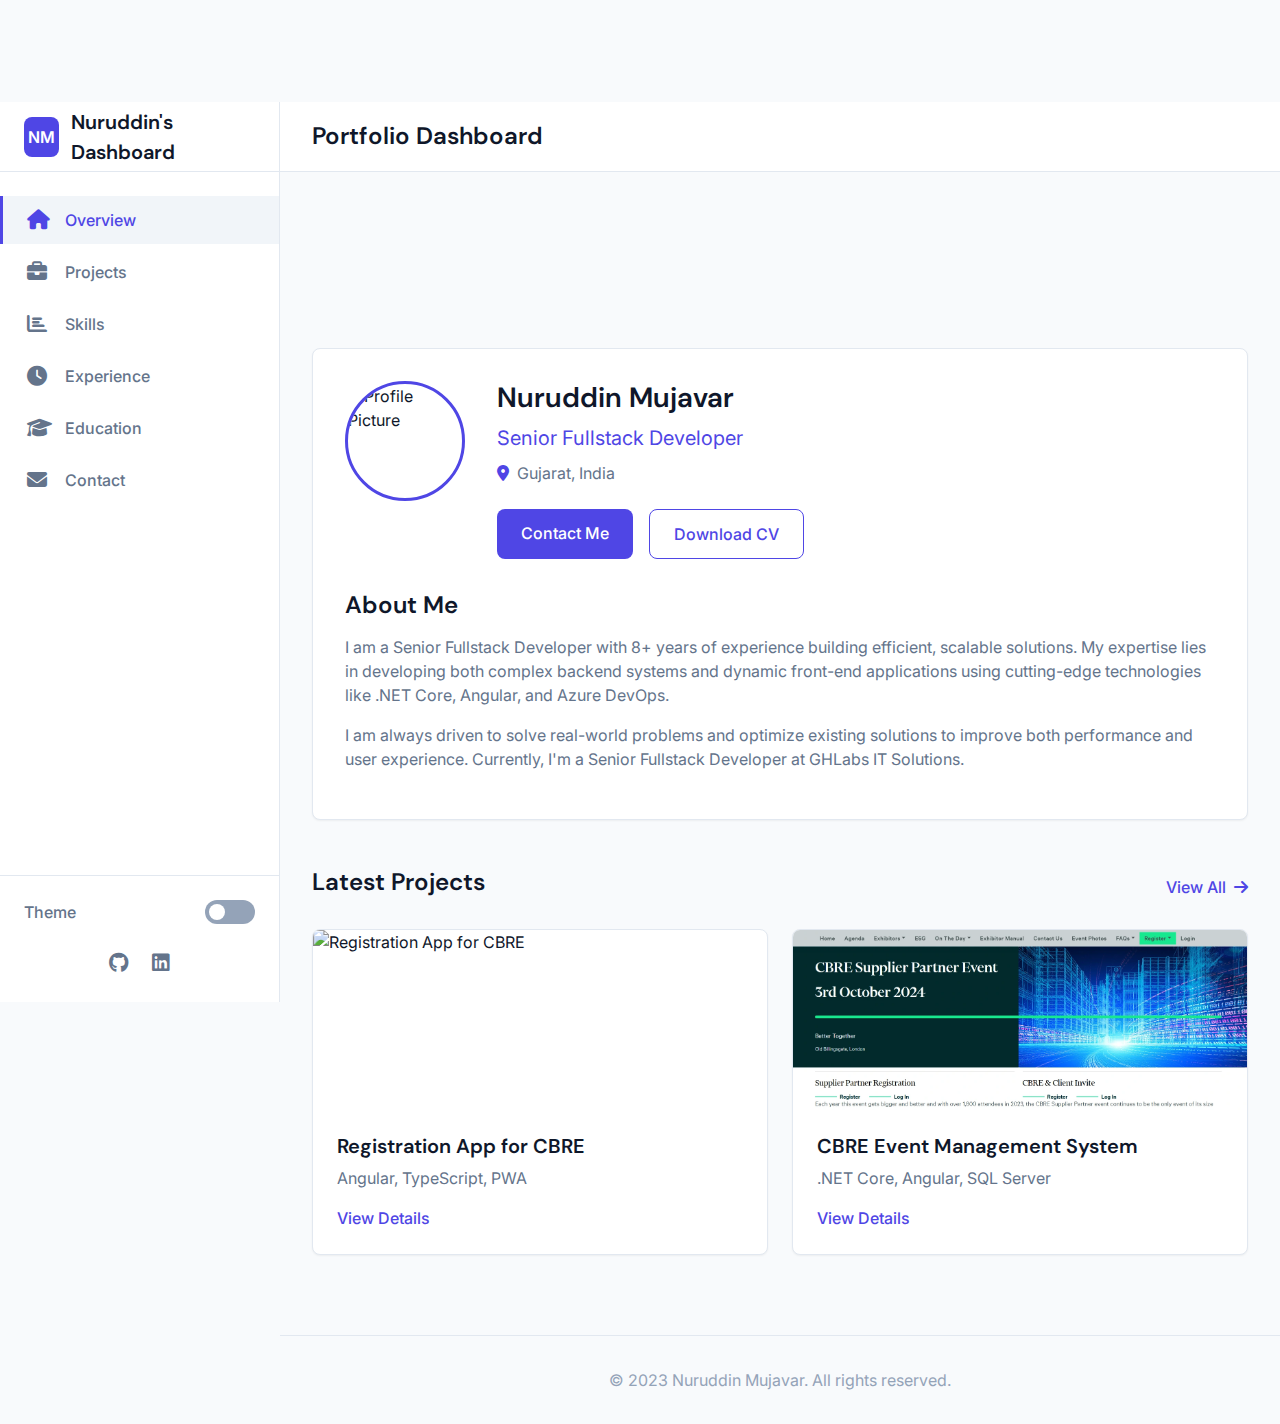
==== commit c44b787d: "removed menu icon button" ====
--- a/index.html
+++ b/index.html
@@ -20,9 +20,9 @@
                     <div class="logo-icon">NM</div>
                     <span class="logo-text">Nuruddin's Dashboard</span>
                 </div>
-                <button class="menu-toggle" aria-label="Toggle menu">
+                <!-- <button class="menu-toggle" aria-label="Toggle menu">
                     <i class="fas fa-bars"></i>
-                </button>
+                </button> -->
             </div>
             
             <nav class="sidebar-nav">
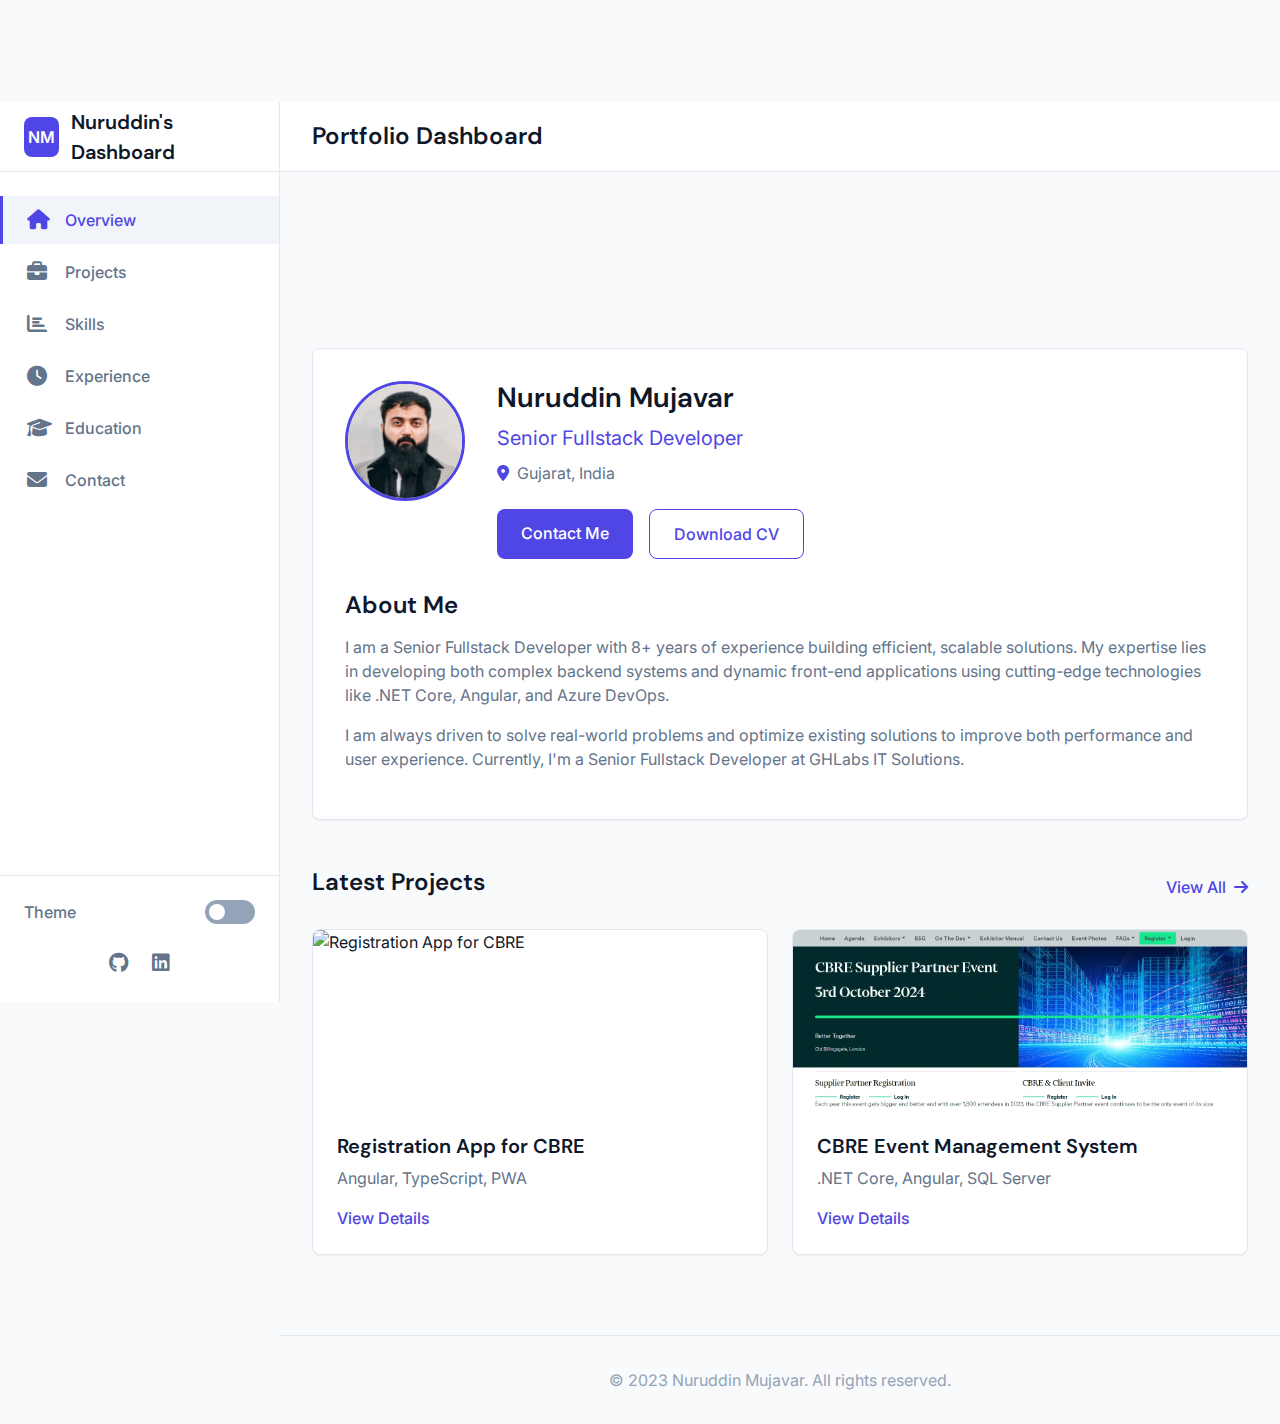
==== commit 1137aec7: "added profile image" ====
--- a/index.html
+++ b/index.html
@@ -151,7 +151,7 @@
                     <div class="overview-profile">
                         <div class="profile-intro">
                             <div class="profile-avatar">
-                                <img src="images/profile.jpg" alt="Profile Picture">
+                                <img src="images/profile.webp" alt="Profile Picture">
                             </div>
                             <div class="profile-info">
                                 <h2>Nuruddin Mujavar</h2>
